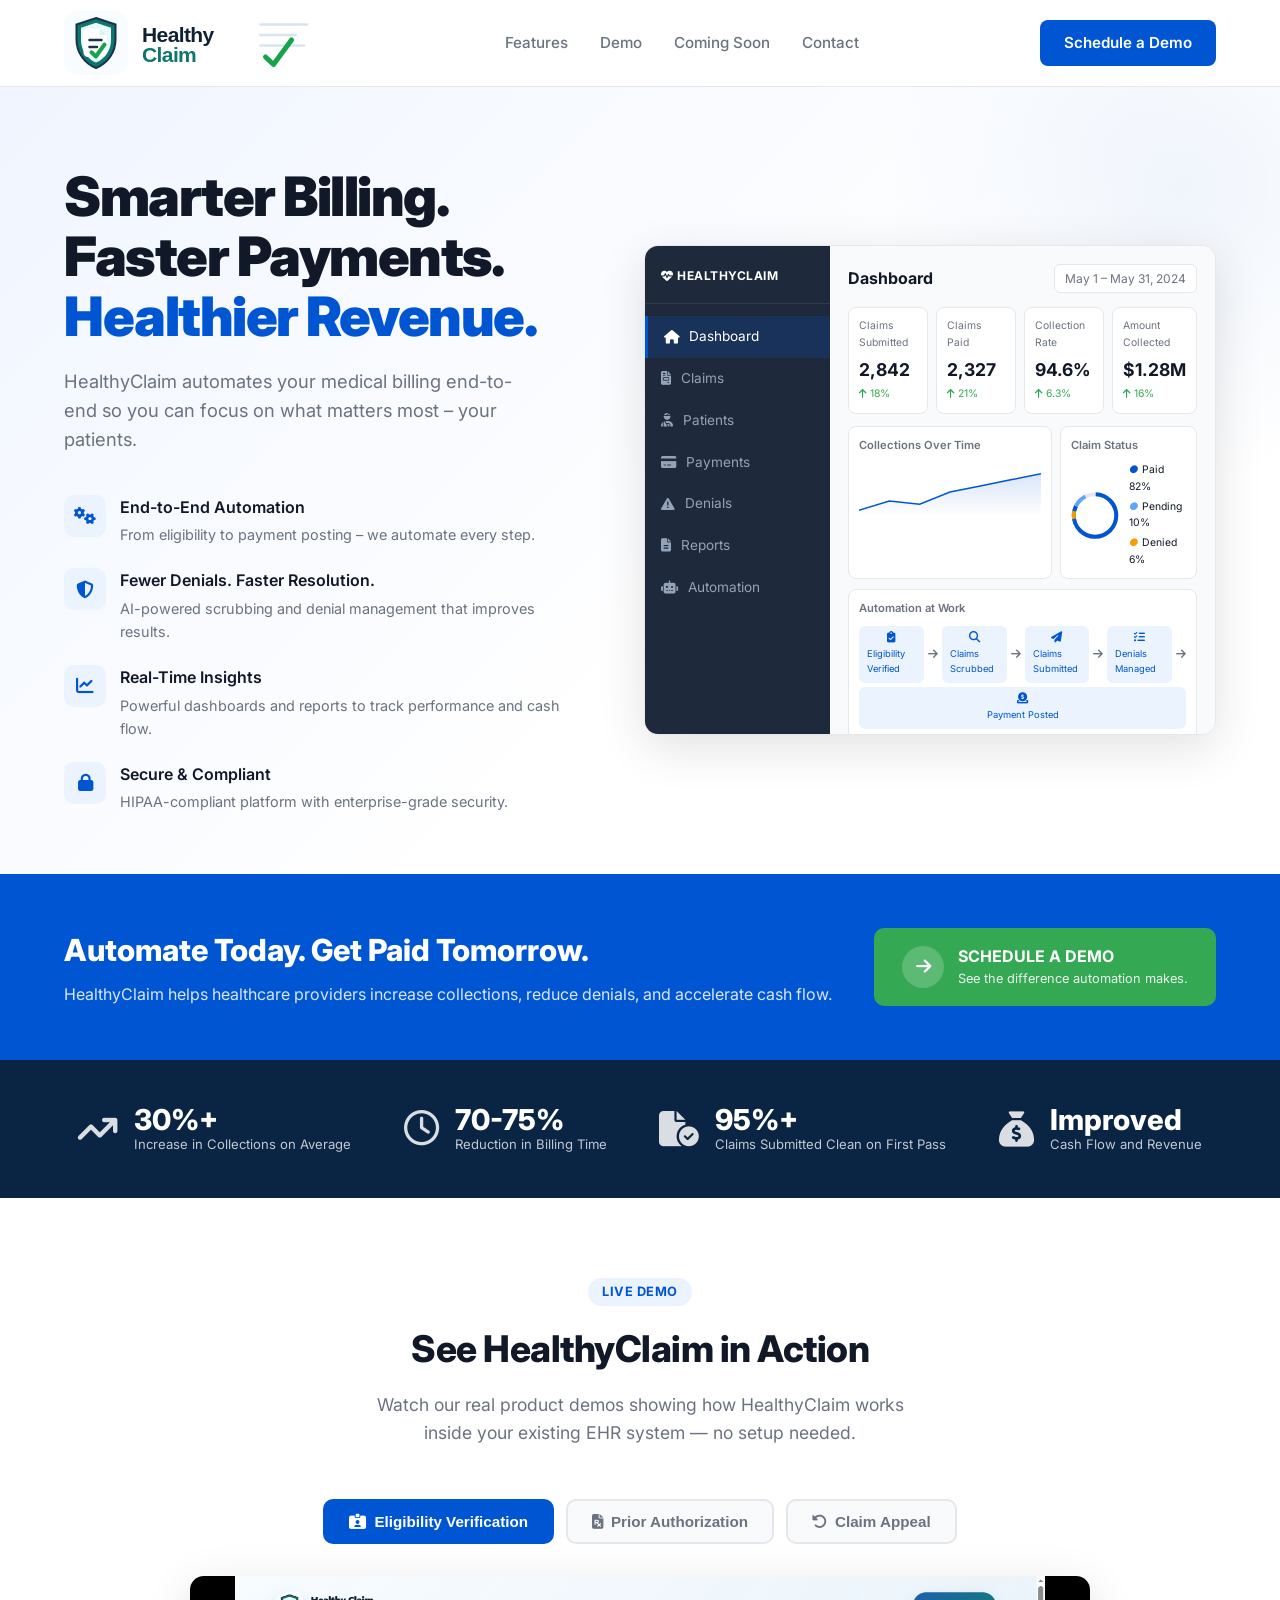
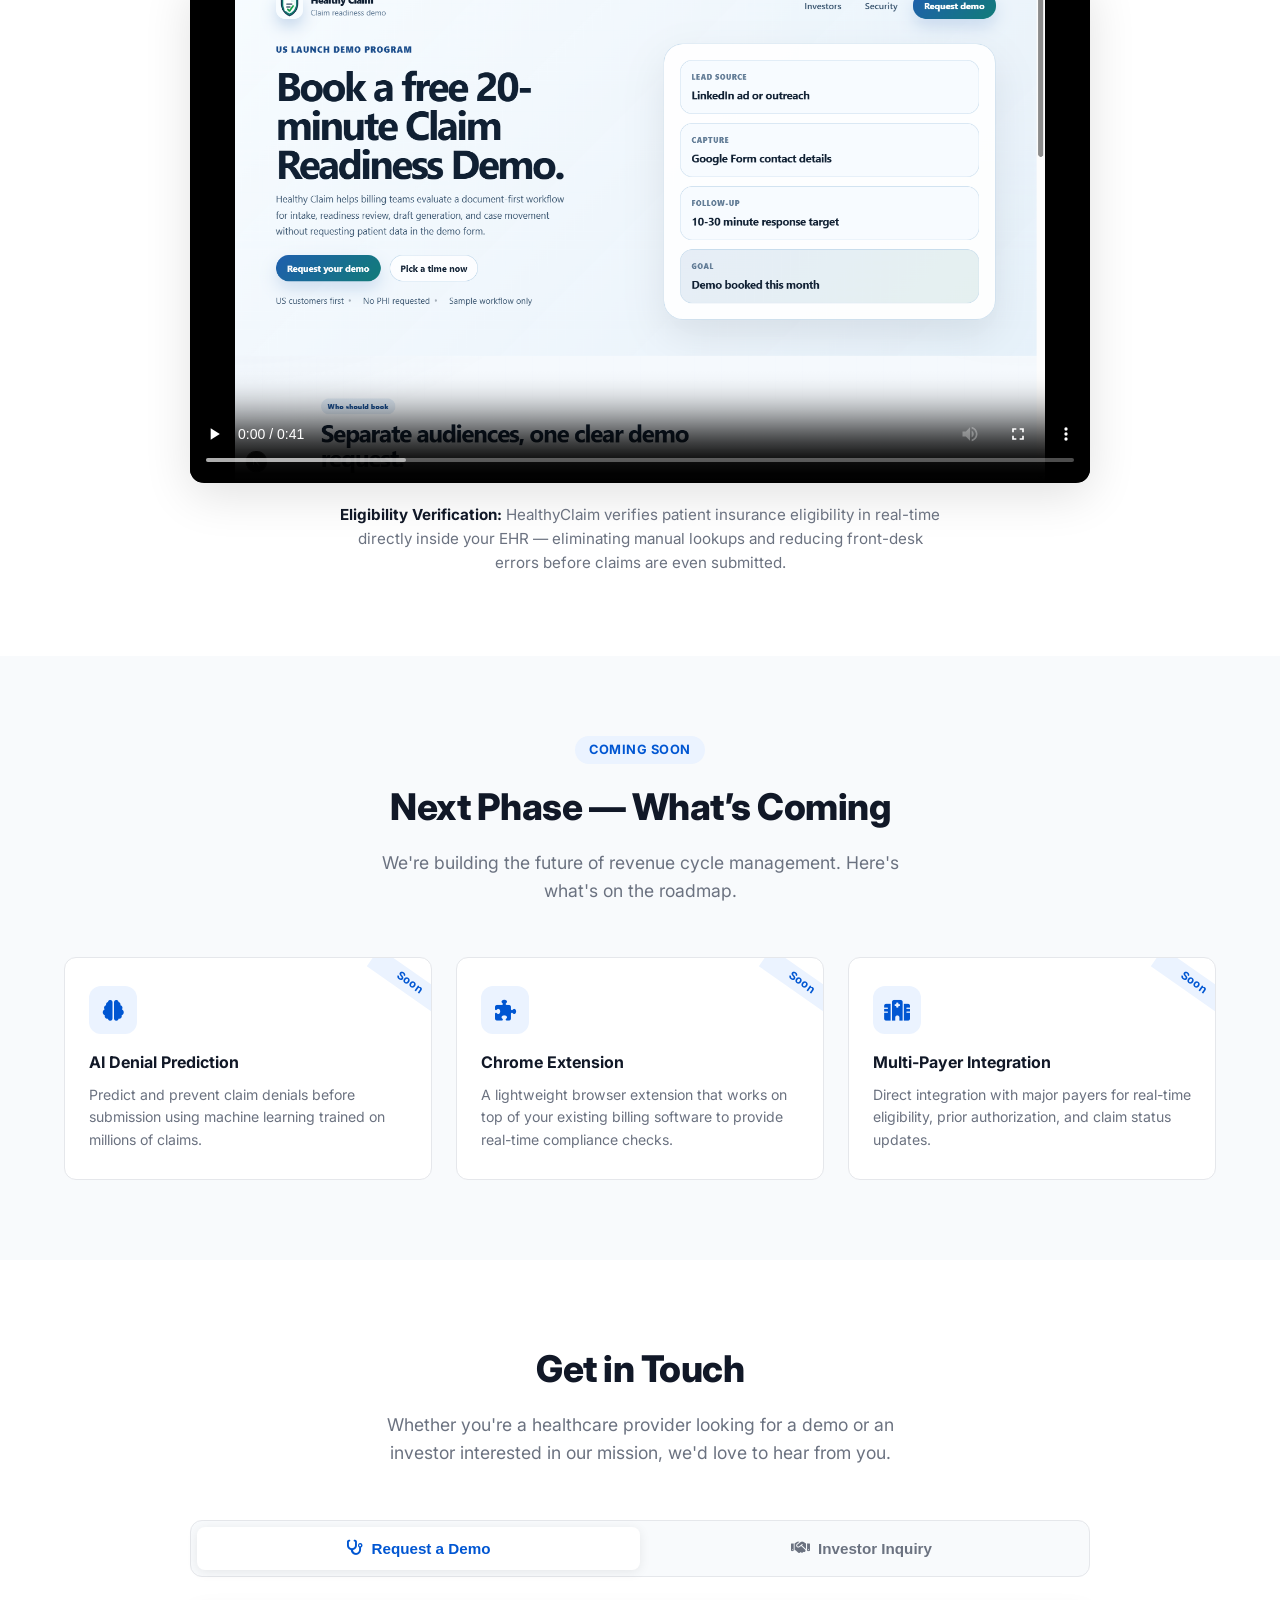
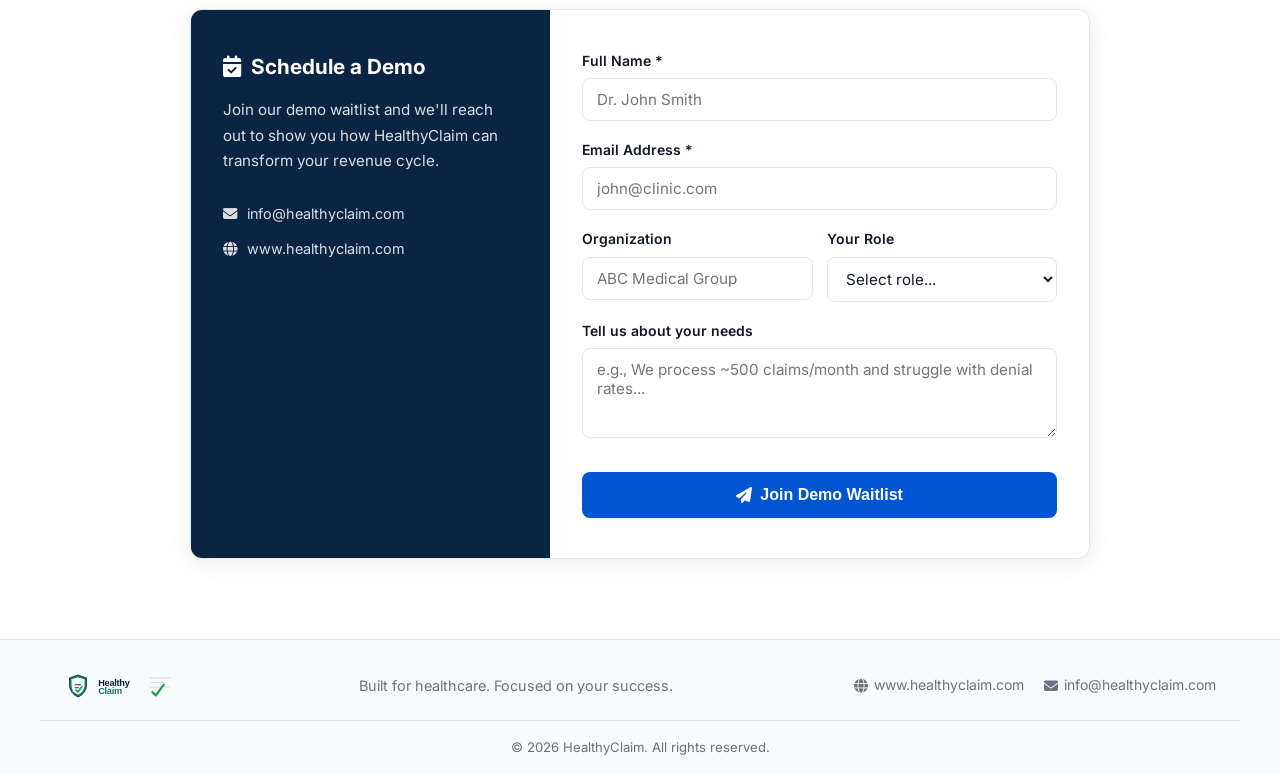
==== index.html @ 49009980 "Switch form action to Web3Forms API" ====
<!DOCTYPE html>
<html lang="en">
<head>
    <meta charset="UTF-8">
    <meta name="viewport" content="width=device-width, initial-scale=1.0">
    <title>HealthyClaim | Medical Billing Automation Software</title>
    <meta name="description" content="HealthyClaim automates medical billing end-to-end. AI-powered claim scrubbing, denial management, and real-time insights to increase collections and reduce billing time.">
    <link rel="stylesheet" href="style.css">
    <link href="https://fonts.googleapis.com/css2?family=Inter:wght@400;500;600;700;800;900&display=swap" rel="stylesheet">
    <link rel="stylesheet" href="https://cdnjs.cloudflare.com/ajax/libs/font-awesome/6.5.0/css/all.min.css">
</head>
<body>

    <!-- ===================== NAVBAR ===================== -->
    <nav class="navbar" id="top">
        <div class="container nav-container">
            <a href="#top" class="logo-link">
                <img src="healthy-claim-logo.svg" alt="HealthyClaim Logo" class="logo-img">
            </a>
            <ul class="nav-links">
                <li><a href="#features">Features</a></li>
                <li><a href="#demo">Demo</a></li>
                <li><a href="#coming-soon">Coming Soon</a></li>
                <li><a href="#contact">Contact</a></li>
            </ul>
            <a href="#contact" class="btn btn-primary nav-cta">Schedule a Demo</a>
            <button class="mobile-toggle" aria-label="Toggle menu"><i class="fa-solid fa-bars"></i></button>
        </div>
    </nav>

    <!-- ===================== HERO ===================== -->
    <header class="hero">
        <div class="container hero-container">
            <div class="hero-content">
                <h1>Smarter Billing.<br>Faster Payments.<br><span class="text-blue">Healthier Revenue.</span></h1>
                <p class="hero-subtitle">HealthyClaim automates your medical billing end-to-end so you can focus on what matters most &ndash; your patients.</p>

                <div class="feature-list">
                    <div class="feature-item">
                        <div class="feature-icon"><i class="fa-solid fa-gears"></i></div>
                        <div>
                            <h3>End-to-End Automation</h3>
                            <p>From eligibility to payment posting &ndash; we automate every step.</p>
                        </div>
                    </div>
                    <div class="feature-item">
                        <div class="feature-icon"><i class="fa-solid fa-shield-halved"></i></div>
                        <div>
                            <h3>Fewer Denials. Faster Resolution.</h3>
                            <p>AI-powered scrubbing and denial management that improves results.</p>
                        </div>
                    </div>
                    <div class="feature-item">
                        <div class="feature-icon"><i class="fa-solid fa-chart-line"></i></div>
                        <div>
                            <h3>Real-Time Insights</h3>
                            <p>Powerful dashboards and reports to track performance and cash flow.</p>
                        </div>
                    </div>
                    <div class="feature-item">
                        <div class="feature-icon"><i class="fa-solid fa-lock"></i></div>
                        <div>
                            <h3>Secure &amp; Compliant</h3>
                            <p>HIPAA-compliant platform with enterprise-grade security.</p>
                        </div>
                    </div>
                </div>
            </div>

            <!-- Dashboard Mockup -->
            <div class="hero-visual">
                <div class="dashboard-mockup">
                    <div class="dash-sidebar">
                        <div class="dash-brand"><i class="fa-solid fa-heart-pulse"></i> HEALTHYCLAIM</div>
                        <ul class="dash-nav">
                            <li class="active"><i class="fa-solid fa-house"></i> Dashboard</li>
                            <li><i class="fa-solid fa-file-invoice"></i> Claims</li>
                            <li><i class="fa-solid fa-user-injured"></i> Patients</li>
                            <li><i class="fa-solid fa-credit-card"></i> Payments</li>
                            <li><i class="fa-solid fa-triangle-exclamation"></i> Denials</li>
                            <li><i class="fa-solid fa-file-lines"></i> Reports</li>
                            <li><i class="fa-solid fa-robot"></i> Automation</li>
                        </ul>
                    </div>
                    <div class="dash-body">
                        <div class="dash-topbar">
                            <strong>Dashboard</strong>
                            <span class="dash-date">May 1 &ndash; May 31, 2024</span>
                        </div>
                        <div class="dash-kpis">
                            <div class="kpi"><span class="kpi-label">Claims Submitted</span><span class="kpi-val">2,842</span><span class="kpi-trend up"><i class="fa-solid fa-arrow-up"></i> 18%</span></div>
                            <div class="kpi"><span class="kpi-label">Claims Paid</span><span class="kpi-val">2,327</span><span class="kpi-trend up"><i class="fa-solid fa-arrow-up"></i> 21%</span></div>
                            <div class="kpi"><span class="kpi-label">Collection Rate</span><span class="kpi-val">94.6%</span><span class="kpi-trend up"><i class="fa-solid fa-arrow-up"></i> 6.3%</span></div>
                            <div class="kpi"><span class="kpi-label">Amount Collected</span><span class="kpi-val">$1.28M</span><span class="kpi-trend up"><i class="fa-solid fa-arrow-up"></i> 16%</span></div>
                        </div>
                        <div class="dash-charts">
                            <div class="chart-box">
                                <span class="chart-title">Collections Over Time</span>
                                <svg viewBox="0 0 300 80" class="mini-chart">
                                    <polyline points="0,70 50,55 100,60 150,40 200,30 250,20 300,10" fill="none" stroke="#0056D2" stroke-width="2.5"/>
                                    <polyline points="0,70 50,55 100,60 150,40 200,30 250,20 300,10 300,80 0,80" fill="url(#chartGrad)" opacity="0.15"/>
                                    <defs><linearGradient id="chartGrad" x1="0" y1="0" x2="0" y2="1"><stop offset="0%" stop-color="#0056D2"/><stop offset="100%" stop-color="#0056D2" stop-opacity="0"/></linearGradient></defs>
                                </svg>
                            </div>
                            <div class="chart-box status-chart">
                                <span class="chart-title">Claim Status</span>
                                <div class="donut-wrap">
                                    <svg viewBox="0 0 36 36" class="donut">
                                        <circle cx="18" cy="18" r="15.9" fill="none" stroke="#e2e8f0" stroke-width="3"/>
                                        <circle cx="18" cy="18" r="15.9" fill="none" stroke="#0056D2" stroke-width="3" stroke-dasharray="82 18" stroke-dashoffset="25"/>
                                        <circle cx="18" cy="18" r="15.9" fill="none" stroke="#60a5fa" stroke-width="3" stroke-dasharray="10 90" stroke-dashoffset="43"/>
                                        <circle cx="18" cy="18" r="15.9" fill="none" stroke="#f59e0b" stroke-width="3" stroke-dasharray="6 94" stroke-dashoffset="53"/>
                                    </svg>
                                    <div class="donut-legend">
                                        <span><i style="color:#0056D2">&#9679;</i> Paid 82%</span>
                                        <span><i style="color:#60a5fa">&#9679;</i> Pending 10%</span>
                                        <span><i style="color:#f59e0b">&#9679;</i> Denied 6%</span>
                                    </div>
                                </div>
                            </div>
                        </div>
                        <div class="dash-automation">
                            <span class="chart-title">Automation at Work</span>
                            <div class="auto-steps">
                                <div class="auto-step"><i class="fa-solid fa-clipboard-check"></i><small>Eligibility Verified</small></div>
                                <div class="auto-arrow"><i class="fa-solid fa-arrow-right"></i></div>
                                <div class="auto-step"><i class="fa-solid fa-magnifying-glass"></i><small>Claims Scrubbed</small></div>
                                <div class="auto-arrow"><i class="fa-solid fa-arrow-right"></i></div>
                                <div class="auto-step"><i class="fa-solid fa-paper-plane"></i><small>Claims Submitted</small></div>
                                <div class="auto-arrow"><i class="fa-solid fa-arrow-right"></i></div>
                                <div class="auto-step"><i class="fa-solid fa-list-check"></i><small>Denials Managed</small></div>
                                <div class="auto-arrow"><i class="fa-solid fa-arrow-right"></i></div>
                                <div class="auto-step"><i class="fa-solid fa-circle-dollar-to-slot"></i><small>Payment Posted</small></div>
                            </div>
                        </div>
                    </div>
                </div>
            </div>
        </div>
    </header>

    <!-- ===================== BANNER CTA ===================== -->
    <section class="banner-cta">
        <div class="container banner-inner">
            <div class="banner-text">
                <h2>Automate Today. Get Paid Tomorrow.</h2>
                <p>HealthyClaim helps healthcare providers increase collections, reduce denials, and accelerate cash flow.</p>
            </div>
            <a href="#contact" class="btn btn-cta-green">
                <span class="cta-icon"><i class="fa-solid fa-arrow-right"></i></span>
                <span class="cta-label"><strong>SCHEDULE A DEMO</strong><small>See the difference automation makes.</small></span>
            </a>
        </div>
    </section>

    <!-- ===================== METRICS ===================== -->
    <section class="metrics" id="features">
        <div class="container metrics-grid">
            <div class="metric">
                <i class="fa-solid fa-arrow-trend-up metric-icon"></i>
                <div><span class="metric-num">30%+</span><span class="metric-desc">Increase in Collections on Average</span></div>
            </div>
            <div class="metric">
                <i class="fa-regular fa-clock metric-icon"></i>
                <div><span class="metric-num">70-75%</span><span class="metric-desc">Reduction in Billing Time</span></div>
            </div>
            <div class="metric">
                <i class="fa-solid fa-file-circle-check metric-icon"></i>
                <div><span class="metric-num">95%+</span><span class="metric-desc">Claims Submitted Clean on First Pass</span></div>
            </div>
            <div class="metric">
                <i class="fa-solid fa-sack-dollar metric-icon"></i>
                <div><span class="metric-num">Improved</span><span class="metric-desc">Cash Flow and Revenue</span></div>
            </div>
        </div>
    </section>

    <!-- ===================== DEMO SECTION ===================== -->
    <section class="demo-section" id="demo">
        <div class="container">
            <div class="section-header">
                <span class="badge">Live Demo</span>
                <h2>See HealthyClaim in Action</h2>
                <p>Watch our real product demos showing how HealthyClaim works inside your existing EHR system &mdash; no setup needed.</p>
            </div>

            <div class="demo-tabs">
                <button class="demo-tab-btn active" data-demo="eligibility">
                    <i class="fa-solid fa-id-card-clip"></i> Eligibility Verification
                </button>
                <button class="demo-tab-btn" data-demo="prior">
                    <i class="fa-solid fa-file-prescription"></i> Prior Authorization
                </button>
                <button class="demo-tab-btn" data-demo="appeal">
                    <i class="fa-solid fa-rotate-left"></i> Claim Appeal
                </button>
            </div>

            <div class="demo-video-wrap active" id="demo-eligibility">
                <div class="demo-video-container">
                    <video controls preload="metadata" poster="demo-videos/healthy-claim-demo-desktop-fixed.png">
                        <source src="demo-videos/healthy-claim-ehr-eligibility-demo-1-3-speed.webm" type="video/webm">
                        Your browser does not support the video tag.
                    </video>
                </div>
                <p class="demo-caption"><strong>Eligibility Verification:</strong> HealthyClaim verifies patient insurance eligibility in real-time directly inside your EHR &mdash; eliminating manual lookups and reducing front-desk errors before claims are even submitted.</p>
            </div>

            <div class="demo-video-wrap" id="demo-prior">
                <div class="demo-video-container">
                    <video controls preload="metadata">
                        <source src="demo-videos/healthy-claim-ehr-prior_authorization-demo-1-3-speed.webm" type="video/webm">
                        Your browser does not support the video tag.
                    </video>
                </div>
                <p class="demo-caption"><strong>Prior Authorization:</strong> Automatically identify procedures requiring prior auth, gather the right documentation, and submit to payers &mdash; saving hours of phone calls and administrative burden per case.</p>
            </div>

            <div class="demo-video-wrap" id="demo-appeal">
                <div class="demo-video-container">
                    <video controls preload="metadata">
                        <source src="demo-videos/healthy-claim-ehr-claim_appeal-demo-1-3-speed.webm" type="video/webm">
                        Your browser does not support the video tag.
                    </video>
                </div>
                <p class="demo-caption"><strong>Claim Appeal:</strong> When denials happen, HealthyClaim drafts a targeted appeal letter using the denial reason code, payer-specific rules, and your clinical documentation &mdash; turning denials into recovered revenue.</p>
            </div>
        </div>
    </section>

    <!-- ===================== COMING SOON ===================== -->
    <section class="coming-soon" id="coming-soon">
        <div class="container">
            <div class="section-header">
                <span class="badge">Coming Soon</span>
                <h2>Next Phase &mdash; What&rsquo;s Coming</h2>
                <p>We're building the future of revenue cycle management. Here's what's on the roadmap.</p>
            </div>
            <div class="roadmap-grid">
                <div class="roadmap-card">
                    <div class="roadmap-icon"><i class="fa-solid fa-brain"></i></div>
                    <h3>AI Denial Prediction</h3>
                    <p>Predict and prevent claim denials before submission using machine learning trained on millions of claims.</p>
                </div>
                <div class="roadmap-card">
                    <div class="roadmap-icon"><i class="fa-solid fa-puzzle-piece"></i></div>
                    <h3>Chrome Extension</h3>
                    <p>A lightweight browser extension that works on top of your existing billing software to provide real-time compliance checks.</p>
                </div>
                <div class="roadmap-card">
                    <div class="roadmap-icon"><i class="fa-solid fa-hospital"></i></div>
                    <h3>Multi-Payer Integration</h3>
                    <p>Direct integration with major payers for real-time eligibility, prior authorization, and claim status updates.</p>
                </div>
            </div>
        </div>
    </section>

    <!-- ===================== CONTACT SECTION ===================== -->
    <section class="contact-section" id="contact">
        <div class="container">
            <div class="section-header">
                <h2>Get in Touch</h2>
                <p>Whether you're a healthcare provider looking for a demo or an investor interested in our mission, we'd love to hear from you.</p>
            </div>

            <!-- Tabs -->
            <div class="tabs-container">
                <div class="tab-buttons">
                    <button class="tab-btn active" data-tab="demo" id="tab-demo-btn">
                        <i class="fa-solid fa-stethoscope"></i> Request a Demo
                    </button>
                    <button class="tab-btn" data-tab="investor" id="tab-investor-btn">
                        <i class="fa-solid fa-handshake"></i> Investor Inquiry
                    </button>
                </div>

                <!-- Demo Form -->
                <div class="tab-content active" id="tab-demo">
                    <div class="form-card">
                        <div class="form-info">
                            <h3><i class="fa-solid fa-calendar-check"></i> Schedule a Demo</h3>
                            <p>Join our demo waitlist and we'll reach out to show you how HealthyClaim can transform your revenue cycle.</p>
                            <div class="info-items">
                                <div class="info-item"><i class="fa-solid fa-envelope"></i> info@healthyclaim.com</div>
                                <div class="info-item"><i class="fa-solid fa-globe"></i> www.healthyclaim.com</div>
                            </div>
                        </div>
                        <form class="contact-form" action="https://api.web3forms.com/submit" method="POST" id="demo-form">
                            <input type="hidden" name="access_key" value="5879ccc0-9825-4176-bcc5-4dac51fe4439">
                            <input type="hidden" name="form_type" value="demo">
                            <div class="form-group">
                                <label for="demo-name">Full Name *</label>
                                <input type="text" id="demo-name" name="name" placeholder="Dr. John Smith" required>
                            </div>
                            <div class="form-group">
                                <label for="demo-email">Email Address *</label>
                                <input type="email" id="demo-email" name="email" placeholder="john@clinic.com" required>
                            </div>
                            <div class="form-row">
                                <div class="form-group">
                                    <label for="demo-org">Organization</label>
                                    <input type="text" id="demo-org" name="organization" placeholder="ABC Medical Group">
                                </div>
                                <div class="form-group">
                                    <label for="demo-role">Your Role</label>
                                    <select id="demo-role" name="role">
                                        <option value="">Select role...</option>
                                        <option value="physician">Physician</option>
                                        <option value="biller">Medical Biller/Coder</option>
                                        <option value="practice_manager">Practice Manager</option>
                                        <option value="rcm_director">RCM Director</option>
                                        <option value="other">Other</option>
                                    </select>
                                </div>
                            </div>
                            <div class="form-group">
                                <label for="demo-message">Tell us about your needs</label>
                                <textarea id="demo-message" name="message" rows="3" placeholder="e.g., We process ~500 claims/month and struggle with denial rates..."></textarea>
                            </div>
                            <button type="submit" class="btn btn-primary btn-submit">
                                <i class="fa-solid fa-paper-plane"></i> Join Demo Waitlist
                            </button>
                        </form>
                    </div>
                </div>

                <!-- Investor Form -->
                <div class="tab-content" id="tab-investor">
                    <div class="form-card">
                        <div class="form-info investor-info">
                            <h3><i class="fa-solid fa-rocket"></i> Investment Opportunity</h3>
                            <p>HealthyClaim is building the next generation of AI-powered revenue cycle management. We're looking for strategic partners who share our vision.</p>
                            <div class="investor-highlights">
                                <div class="inv-stat"><strong>$5.3T</strong><span>US Healthcare Spending (2024)</span></div>
                                <div class="inv-stat"><strong>18%</strong><span>of US GDP &mdash; World&rsquo;s Largest Health Market</span></div>
                                <div class="inv-stat"><strong>$262B</strong><span>Lost to Billing Errors Annually</span></div>
                                <div class="inv-stat"><strong>AI-First</strong><span>Chrome Extension + Automation Architecture</span></div>
                            </div>
                            <div class="info-items">
                                <div class="info-item"><i class="fa-solid fa-envelope"></i> info@healthyclaim.com</div>
                            </div>
                        </div>
                        <form class="contact-form" action="https://api.web3forms.com/submit" method="POST" id="investor-form">
                            <input type="hidden" name="access_key" value="5879ccc0-9825-4176-bcc5-4dac51fe4439">
                            <input type="hidden" name="form_type" value="investor">
                            <div class="form-group">
                                <label for="inv-name">Full Name *</label>
                                <input type="text" id="inv-name" name="name" placeholder="Jane Doe" required>
                            </div>
                            <div class="form-group">
                                <label for="inv-email">Email Address *</label>
                                <input type="email" id="inv-email" name="email" placeholder="jane@ventures.com" required>
                            </div>
                            <div class="form-row">
                                <div class="form-group">
                                    <label for="inv-firm">Firm / Organization</label>
                                    <input type="text" id="inv-firm" name="organization" placeholder="XYZ Ventures">
                                </div>
                                <div class="form-group">
                                    <label for="inv-type">Investor Type</label>
                                    <select id="inv-type" name="investor_type">
                                        <option value="">Select type...</option>
                                        <option value="angel">Angel Investor</option>
                                        <option value="vc">Venture Capital</option>
                                        <option value="strategic">Strategic Partner</option>
                                        <option value="family_office">Family Office</option>
                                        <option value="other">Other</option>
                                    </select>
                                </div>
                            </div>
                            <div class="form-group">
                                <label for="inv-message">Message</label>
                                <textarea id="inv-message" name="message" rows="3" placeholder="Tell us about your investment thesis and interest in HealthTech..."></textarea>
                            </div>
                            <button type="submit" class="btn btn-primary btn-submit">
                                <i class="fa-solid fa-paper-plane"></i> Send Inquiry
                            </button>
                        </form>
                    </div>
                </div>
            </div>
        </div>
    </section>

    <!-- ===================== FOOTER ===================== -->
    <footer>
        <div class="container footer-inner">
            <div class="footer-brand">
                <img src="healthy-claim-logo.svg" alt="HealthyClaim" class="footer-logo">
            </div>
            <div class="footer-tagline">Built for healthcare. Focused on your success.</div>
            <div class="footer-links">
                <span><i class="fa-solid fa-globe"></i> www.healthyclaim.com</span>
                <span><i class="fa-solid fa-envelope"></i> info@healthyclaim.com</span>
            </div>
        </div>
        <div class="container footer-copy">
            <p>&copy; 2026 HealthyClaim. All rights reserved.</p>
        </div>
    </footer>

    <!-- ===================== SUCCESS MODAL ===================== -->
    <div class="modal-overlay" id="success-modal">
        <div class="modal-box">
            <div class="modal-icon"><i class="fa-solid fa-circle-check"></i></div>
            <h3>Thank You!</h3>
            <p id="modal-message">Your request has been submitted. We'll be in touch soon.</p>
            <button class="btn btn-primary" onclick="closeModal()">Close</button>
        </div>
    </div>

    <script>
    // Tab switching
    document.querySelectorAll('.tab-btn').forEach(btn => {
        btn.addEventListener('click', () => {
            document.querySelectorAll('.tab-btn').forEach(b => b.classList.remove('active'));
            document.querySelectorAll('.tab-content').forEach(c => c.classList.remove('active'));
            btn.classList.add('active');
            document.getElementById('tab-' + btn.dataset.tab).classList.add('active');
        });
    });

    // Mobile menu toggle
    const mobileToggle = document.querySelector('.mobile-toggle');
    const navLinks = document.querySelector('.nav-links');
    if (mobileToggle) {
        mobileToggle.addEventListener('click', () => {
            navLinks.classList.toggle('open');
        });
    }

    // Smooth scroll for nav links
    document.querySelectorAll('a[href^="#"]').forEach(anchor => {
        anchor.addEventListener('click', function(e) {
            e.preventDefault();
            const target = document.querySelector(this.getAttribute('href'));
            if (target) {
                target.scrollIntoView({ behavior: 'smooth', block: 'start' });
                navLinks.classList.remove('open');
            }
        });
    });

    // Form submission with fetch
    document.querySelectorAll('.contact-form').forEach(form => {
        form.addEventListener('submit', async (e) => {
            e.preventDefault();
            const btn = form.querySelector('.btn-submit');
            const originalText = btn.innerHTML;
            btn.innerHTML = '<i class="fa-solid fa-spinner fa-spin"></i> Sending...';
            btn.disabled = true;

            try {
                const formData = new FormData(form);
                const response = await fetch('https://api.web3forms.com/submit', {
                    method: 'POST',
                    body: formData
                });
                const result = await response.json();
                if (result.success) {
                    showModal(result.message || 'Your request has been submitted successfully!');
                    form.reset();
                } else {
                    showModal(result.message || 'Something went wrong. Please email us directly at info@healthyclaim.com');
                }
            } catch (err) {
                showModal('Network error. Please email us directly at info@healthyclaim.com');
            }
            btn.innerHTML = originalText;
            btn.disabled = false;
        });
    });

    function showModal(msg) {
        document.getElementById('modal-message').textContent = msg;
        document.getElementById('success-modal').classList.add('visible');
    }
    function closeModal() {
        document.getElementById('success-modal').classList.remove('visible');
    }

    // Navbar scroll effect
    window.addEventListener('scroll', () => {
        document.querySelector('.navbar').classList.toggle('scrolled', window.scrollY > 50);
    });

    // Demo video tab switching
    document.querySelectorAll('.demo-tab-btn').forEach(btn => {
        btn.addEventListener('click', () => {
            document.querySelectorAll('.demo-tab-btn').forEach(b => b.classList.remove('active'));
            document.querySelectorAll('.demo-video-wrap').forEach(v => {
                v.classList.remove('active');
                // Pause any playing video when switching tabs
                const vid = v.querySelector('video');
                if (vid) vid.pause();
            });
            btn.classList.add('active');
            document.getElementById('demo-' + btn.dataset.demo).classList.add('active');
        });
    });

    // Check for URL param success
    const urlParams = new URLSearchParams(window.location.search);
    if (urlParams.get('status') === 'success') {
        showModal('Thank you! Your submission has been received. We will contact you soon.');
    }
    </script>

</body>
</html>
---- style.css ----
:root {
    --blue: #0056D2;
    --blue-dark: #003F99;
    --blue-navy: #0A2444;
    --blue-light: #EBF3FF;
    --green: #34A853;
    --green-hover: #2b8b45;
    --text: #111827;
    --text-muted: #6B7280;
    --border: #E5E7EB;
    --bg: #F8FAFC;
    --white: #FFFFFF;
    --radius: 12px;
    --shadow: 0 4px 24px rgba(0,0,0,0.08);
    --shadow-lg: 0 12px 48px rgba(0,0,0,0.12);
}

*, *::before, *::after { box-sizing: border-box; margin: 0; padding: 0; }

html { scroll-behavior: smooth; }

body {
    font-family: 'Inter', sans-serif;
    color: var(--text);
    background: var(--white);
    line-height: 1.6;
    overflow-x: hidden;
}

.container { max-width: 1200px; margin: 0 auto; padding: 0 24px; }

img { max-width: 100%; display: block; }

/* ============================
   NAVBAR
   ============================ */
.navbar {
    background: var(--white);
    border-bottom: 1px solid var(--border);
    position: sticky;
    top: 0;
    z-index: 1000;
    padding: 0;
    transition: box-shadow 0.3s;
}
.navbar.scrolled { box-shadow: 0 4px 20px rgba(0,0,0,0.1); }
.nav-container {
    display: flex;
    align-items: center;
    justify-content: space-between;
    height: 86px;
}
.logo-link { display: flex; align-items: center; }
.logo-img { height: 64px; width: auto; }
.nav-links { display: flex; list-style: none; gap: 32px; }
.nav-links a {
    text-decoration: none;
    color: var(--text-muted);
    font-size: 0.95rem;
    font-weight: 500;
    transition: color 0.2s;
}
.nav-links a:hover { color: var(--blue); }
.mobile-toggle {
    display: none;
    background: none;
    border: none;
    font-size: 1.4rem;
    cursor: pointer;
    color: var(--text);
    padding: 4px;
}

/* ============================
   BUTTONS
   ============================ */
.btn {
    display: inline-flex;
    align-items: center;
    gap: 8px;
    padding: 11px 24px;
    border-radius: 8px;
    font-size: 0.95rem;
    font-weight: 600;
    text-decoration: none;
    transition: all 0.2s;
    cursor: pointer;
    border: none;
    white-space: nowrap;
}
.btn-primary {
    background: var(--blue);
    color: var(--white);
}
.btn-primary:hover { background: var(--blue-dark); transform: translateY(-1px); }
.btn-cta-green {
    background: var(--green);
    color: var(--white);
    padding: 16px 28px;
    border-radius: 10px;
    display: flex;
    align-items: center;
    gap: 14px;
    text-decoration: none;
    transition: all 0.2s;
}
.btn-cta-green:hover { background: var(--green-hover); transform: translateY(-2px); }
.cta-icon {
    width: 42px; height: 42px;
    background: rgba(255,255,255,0.2);
    border-radius: 50%;
    display: flex;
    align-items: center;
    justify-content: center;
    font-size: 1.1rem;
    flex-shrink: 0;
}
.cta-label { display: flex; flex-direction: column; }
.cta-label strong { font-size: 1rem; }
.cta-label small { font-size: 0.8rem; font-weight: 400; opacity: 0.9; }
.btn-submit { width: 100%; justify-content: center; padding: 14px; font-size: 1rem; margin-top: 8px; }

/* ============================
   HERO
   ============================ */
.hero {
    background: linear-gradient(135deg, #f0f5ff 0%, #ffffff 60%);
    padding: 80px 0 60px;
    position: relative;
    overflow: hidden;
}
.hero::before {
    content: '';
    position: absolute;
    top: -200px; right: -200px;
    width: 600px; height: 600px;
    background: radial-gradient(circle, rgba(0,86,210,0.06) 0%, transparent 70%);
    pointer-events: none;
}
.hero-container {
    display: grid;
    grid-template-columns: 1fr 1.1fr;
    gap: 60px;
    align-items: center;
}
.hero-content h1 {
    font-size: 3.4rem;
    font-weight: 900;
    line-height: 1.1;
    letter-spacing: -1.5px;
    margin-bottom: 20px;
}
.text-blue { color: var(--blue); }
.hero-subtitle {
    font-size: 1.15rem;
    color: var(--text-muted);
    margin-bottom: 40px;
    max-width: 480px;
}
.feature-list { display: flex; flex-direction: column; gap: 22px; }
.feature-item { display: flex; align-items: flex-start; gap: 14px; }
.feature-icon {
    width: 42px; height: 42px;
    background: var(--blue-light);
    color: var(--blue);
    border-radius: 10px;
    display: flex;
    align-items: center;
    justify-content: center;
    font-size: 1.1rem;
    flex-shrink: 0;
}
.feature-item h3 { font-size: 1rem; font-weight: 600; margin-bottom: 3px; }
.feature-item p { font-size: 0.9rem; color: var(--text-muted); }

/* Dashboard Mockup */
.hero-visual { position: relative; }
.dashboard-mockup {
    background: var(--white);
    border-radius: 14px;
    box-shadow: var(--shadow-lg);
    overflow: hidden;
    display: flex;
    height: 490px;
    border: 1px solid var(--border);
}
.dash-sidebar {
    width: 185px;
    background: #1e293b;
    color: var(--white);
    padding: 20px 0;
    flex-shrink: 0;
}
.dash-brand {
    padding: 0 16px 18px;
    font-size: 0.75rem;
    font-weight: 700;
    letter-spacing: 0.5px;
    border-bottom: 1px solid rgba(255,255,255,0.08);
    margin-bottom: 12px;
}
.dash-nav { list-style: none; }
.dash-nav li {
    padding: 10px 16px;
    font-size: 0.85rem;
    display: flex;
    align-items: center;
    gap: 10px;
    color: #94a3b8;
    cursor: default;
}
.dash-nav li.active {
    background: rgba(0,86,210,0.2);
    color: var(--white);
    border-left: 3px solid var(--blue);
}
.dash-body { flex: 1; padding: 18px; background: #f8fafc; overflow: hidden; }
.dash-topbar {
    display: flex;
    justify-content: space-between;
    align-items: center;
    margin-bottom: 14px;
}
.dash-topbar strong { font-size: 1rem; }
.dash-date {
    background: var(--white);
    border: 1px solid var(--border);
    border-radius: 6px;
    padding: 4px 10px;
    font-size: 0.75rem;
    color: var(--text-muted);
}
.dash-kpis { display: grid; grid-template-columns: repeat(4, 1fr); gap: 8px; margin-bottom: 12px; }
.kpi {
    background: var(--white);
    border: 1px solid var(--border);
    border-radius: 8px;
    padding: 10px;
    display: flex; flex-direction: column;
}
.kpi-label { font-size: 0.65rem; color: var(--text-muted); margin-bottom: 4px; }
.kpi-val { font-size: 1.1rem; font-weight: 700; margin-bottom: 2px; }
.kpi-trend { font-size: 0.65rem; }
.kpi-trend.up { color: var(--green); }
.dash-charts { display: grid; grid-template-columns: 1.5fr 1fr; gap: 8px; margin-bottom: 10px; }
.chart-box {
    background: var(--white);
    border: 1px solid var(--border);
    border-radius: 8px;
    padding: 10px;
}
.chart-title { display: block; font-size: 0.7rem; font-weight: 600; margin-bottom: 8px; color: var(--text-muted); }
.mini-chart { width: 100%; height: 60px; }
.donut-wrap { display: flex; align-items: center; gap: 10px; }
.donut { width: 65px; height: 65px; }
.donut-legend { display: flex; flex-direction: column; gap: 3px; font-size: 0.65rem; }
.dash-automation {
    background: var(--white);
    border: 1px solid var(--border);
    border-radius: 8px;
    padding: 10px;
}
.auto-steps {
    display: flex;
    align-items: center;
    gap: 4px;
    margin-top: 6px;
    flex-wrap: wrap;
}
.auto-step {
    display: flex;
    flex-direction: column;
    align-items: center;
    gap: 4px;
    font-size: 0.7rem;
    color: var(--blue);
    background: var(--blue-light);
    border-radius: 6px;
    padding: 6px 8px;
    flex: 1;
    min-width: 60px;
}
.auto-arrow { color: var(--text-muted); font-size: 0.7rem; }

/* ============================
   BANNER CTA
   ============================ */
.banner-cta {
    background: var(--blue);
    padding: 52px 0;
}
.banner-inner {
    display: flex;
    justify-content: space-between;
    align-items: center;
    gap: 30px;
}
.banner-text h2 {
    font-size: 1.9rem;
    font-weight: 800;
    color: var(--white);
    margin-bottom: 8px;
}
.banner-text p { color: rgba(255,255,255,0.85); font-size: 1rem; }

/* ============================
   METRICS
   ============================ */
.metrics {
    background: #0A2444;
    padding: 44px 0;
}
.metrics-grid {
    display: flex;
    justify-content: space-around;
    align-items: center;
    flex-wrap: wrap;
    gap: 24px;
}
.metric {
    display: flex;
    align-items: center;
    gap: 16px;
    color: var(--white);
}
.metric-icon { font-size: 2.2rem; opacity: 0.85; }
.metric-num {
    display: block;
    font-size: 1.8rem;
    font-weight: 800;
    line-height: 1.1;
}
.metric-desc {
    display: block;
    font-size: 0.82rem;
    opacity: 0.75;
    line-height: 1.4;
}

/* ============================
   SECTION HEADERS
   ============================ */
.section-header {
    text-align: center;
    margin-bottom: 52px;
}
.section-header h2 {
    font-size: 2.3rem;
    font-weight: 800;
    letter-spacing: -0.5px;
    margin-bottom: 12px;
}
.section-header p { font-size: 1.1rem; color: var(--text-muted); max-width: 560px; margin: 0 auto; }
.badge {
    display: inline-block;
    background: var(--blue-light);
    color: var(--blue);
    font-size: 0.8rem;
    font-weight: 700;
    padding: 4px 14px;
    border-radius: 100px;
    margin-bottom: 14px;
    letter-spacing: 0.5px;
    text-transform: uppercase;
}

/* ============================
   DEMO SECTION
   ============================ */
.demo-section {
    background: var(--white);
    padding: 80px 0;
}
.demo-tabs {
    display: flex;
    gap: 12px;
    justify-content: center;
    margin-bottom: 32px;
    flex-wrap: wrap;
}
.demo-tab-btn {
    background: var(--bg);
    border: 2px solid var(--border);
    color: var(--text-muted);
    padding: 12px 24px;
    border-radius: 10px;
    font-weight: 600;
    font-size: 0.95rem;
    cursor: pointer;
    transition: all 0.2s;
    display: flex;
    align-items: center;
    gap: 8px;
}
.demo-tab-btn:hover { border-color: var(--blue); color: var(--blue); }
.demo-tab-btn.active {
    background: var(--blue);
    border-color: var(--blue);
    color: var(--white);
}
.demo-video-wrap {
    display: none;
    flex-direction: column;
    align-items: center;
    gap: 20px;
}
.demo-video-wrap.active { display: flex; }
.demo-video-container {
    width: 100%;
    max-width: 900px;
    background: #000;
    border-radius: 14px;
    overflow: hidden;
    box-shadow: var(--shadow-lg);
    aspect-ratio: 16/9;
}
.demo-video-container video {
    width: 100%;
    height: 100%;
    object-fit: contain;
}
.demo-caption {
    text-align: center;
    color: var(--text-muted);
    font-size: 0.95rem;
    max-width: 600px;
}
.demo-caption strong { color: var(--text); }

/* ============================
   COMING SOON
   ============================ */
.coming-soon {
    background: var(--bg);
    padding: 80px 0;
}
.roadmap-grid {
    display: grid;
    grid-template-columns: repeat(3, 1fr);
    gap: 24px;
}
.roadmap-card {
    background: var(--white);
    border: 1px solid var(--border);
    border-radius: var(--radius);
    padding: 28px 24px;
    transition: all 0.3s;
    position: relative;
    overflow: hidden;
}
.roadmap-card::after {
    content: 'Soon';
    position: absolute;
    top: 14px; right: -24px;
    background: var(--blue-light);
    color: var(--blue);
    font-size: 0.7rem;
    font-weight: 700;
    padding: 2px 30px;
    transform: rotate(35deg);
    letter-spacing: 0.5px;
}
.roadmap-card:hover { transform: translateY(-4px); box-shadow: var(--shadow-lg); }
.roadmap-icon {
    width: 48px; height: 48px;
    background: var(--blue-light);
    color: var(--blue);
    border-radius: 12px;
    display: flex;
    align-items: center;
    justify-content: center;
    font-size: 1.3rem;
    margin-bottom: 16px;
}
.roadmap-card h3 { font-size: 1rem; font-weight: 700; margin-bottom: 8px; }
.roadmap-card p { font-size: 0.88rem; color: var(--text-muted); line-height: 1.6; }

/* ============================
   CONTACT SECTION
   ============================ */
.contact-section {
    background: var(--white);
    padding: 80px 0;
}
.tabs-container { max-width: 900px; margin: 0 auto; }
.tab-buttons {
    display: flex;
    gap: 0;
    background: var(--bg);
    border: 1px solid var(--border);
    border-radius: 12px;
    padding: 6px;
    margin-bottom: 32px;
}
.tab-btn {
    flex: 1;
    padding: 13px 20px;
    border: none;
    border-radius: 8px;
    font-size: 0.95rem;
    font-weight: 600;
    cursor: pointer;
    display: flex;
    align-items: center;
    justify-content: center;
    gap: 8px;
    background: transparent;
    color: var(--text-muted);
    transition: all 0.2s;
}
.tab-btn.active {
    background: var(--white);
    color: var(--blue);
    box-shadow: 0 2px 12px rgba(0,0,0,0.08);
}
.tab-content { display: none; }
.tab-content.active { display: block; }

.form-card {
    display: grid;
    grid-template-columns: 1fr 1.5fr;
    gap: 0;
    background: var(--white);
    border: 1px solid var(--border);
    border-radius: var(--radius);
    overflow: hidden;
    box-shadow: var(--shadow);
}
.form-info {
    background: var(--blue-navy);
    color: var(--white);
    padding: 40px 32px;
}
.form-info h3 {
    font-size: 1.3rem;
    font-weight: 700;
    margin-bottom: 14px;
    display: flex;
    align-items: center;
    gap: 10px;
}
.form-info p { opacity: 0.85; font-size: 0.95rem; margin-bottom: 28px; line-height: 1.7; }
.info-items { display: flex; flex-direction: column; gap: 12px; margin-top: 24px; }
.info-item {
    display: flex;
    align-items: center;
    gap: 10px;
    font-size: 0.9rem;
    opacity: 0.85;
}

/* Investor info highlights */
.investor-highlights {
    display: grid;
    grid-template-columns: 1fr 1fr;
    gap: 12px;
    margin-bottom: 20px;
}
.inv-stat {
    background: rgba(255,255,255,0.1);
    border-radius: 8px;
    padding: 12px;
}
.inv-stat strong { display: block; font-size: 1.2rem; font-weight: 800; }
.inv-stat span { font-size: 0.75rem; opacity: 0.8; }

/* Form */
.contact-form { padding: 40px 32px; }
.form-group { margin-bottom: 18px; }
.form-group label {
    display: block;
    font-size: 0.875rem;
    font-weight: 600;
    margin-bottom: 6px;
    color: var(--text);
}
.form-group input,
.form-group select,
.form-group textarea {
    width: 100%;
    padding: 11px 14px;
    border: 1px solid var(--border);
    border-radius: 8px;
    font-size: 0.95rem;
    font-family: inherit;
    color: var(--text);
    background: var(--white);
    transition: border-color 0.2s, box-shadow 0.2s;
    outline: none;
}
.form-group input:focus,
.form-group select:focus,
.form-group textarea:focus {
    border-color: var(--blue);
    box-shadow: 0 0 0 3px rgba(0,86,210,0.1);
}
.form-group textarea { resize: vertical; min-height: 90px; }
.form-row { display: grid; grid-template-columns: 1fr 1fr; gap: 14px; }

/* ============================
   SUCCESS MODAL
   ============================ */
.modal-overlay {
    position: fixed;
    inset: 0;
    background: rgba(0,0,0,0.5);
    display: flex;
    align-items: center;
    justify-content: center;
    z-index: 9999;
    opacity: 0;
    pointer-events: none;
    transition: opacity 0.3s;
}
.modal-overlay.visible { opacity: 1; pointer-events: all; }
.modal-box {
    background: var(--white);
    border-radius: 16px;
    padding: 48px 40px;
    text-align: center;
    max-width: 420px;
    width: 90%;
    box-shadow: var(--shadow-lg);
}
.modal-icon { font-size: 3.5rem; color: var(--green); margin-bottom: 16px; }
.modal-box h3 { font-size: 1.5rem; margin-bottom: 10px; }
.modal-box p { color: var(--text-muted); margin-bottom: 24px; }

/* ============================
   FOOTER
   ============================ */
footer {
    background: var(--bg);
    border-top: 1px solid var(--border);
    padding: 32px 0 16px;
}
.footer-inner {
    display: flex;
    justify-content: space-between;
    align-items: center;
    flex-wrap: wrap;
    gap: 16px;
    padding-bottom: 20px;
    border-bottom: 1px solid var(--border);
    margin-bottom: 16px;
}
.footer-logo { height: 28px; }
.footer-tagline { color: var(--text-muted); font-size: 0.9rem; }
.footer-links {
    display: flex;
    gap: 20px;
    color: var(--text-muted);
    font-size: 0.875rem;
    align-items: center;
}
.footer-links span { display: flex; align-items: center; gap: 6px; }
.footer-copy p { text-align: center; font-size: 0.82rem; color: var(--text-muted); }

/* ============================
   RESPONSIVE
   ============================ */
@media (max-width: 1024px) {
    .hero-content h1 { font-size: 2.8rem; }
    .roadmap-grid { grid-template-columns: repeat(2, 1fr); }
    .dash-kpis { grid-template-columns: repeat(2, 1fr); }
}

@media (max-width: 900px) {
    .hero-container { grid-template-columns: 1fr; }
    .hero-visual { display: none; }
    .banner-inner { flex-direction: column; text-align: center; }
    .form-card { grid-template-columns: 1fr; }
    .form-info { padding: 28px 24px; }
    .investor-highlights { grid-template-columns: repeat(3, 1fr); }
}

@media (max-width: 768px) {
    .nav-links {
        display: none;
        flex-direction: column;
        position: absolute;
        top: 70px; left: 0; right: 0;
        background: var(--white);
        border-bottom: 1px solid var(--border);
        padding: 16px 24px;
        gap: 16px;
        box-shadow: var(--shadow);
    }
    .nav-links.open { display: flex; }
    .nav-cta { display: none; }
    .mobile-toggle { display: block; }
    .hero { padding: 52px 0 40px; }
    .hero-content h1 { font-size: 2.2rem; }
    .roadmap-grid { grid-template-columns: 1fr; }
    .metrics-grid { flex-direction: column; align-items: flex-start; padding: 0 24px; }
    .form-row { grid-template-columns: 1fr; }
    .footer-inner { flex-direction: column; text-align: center; align-items: center; }
    .investor-highlights { grid-template-columns: 1fr 1fr; }
}
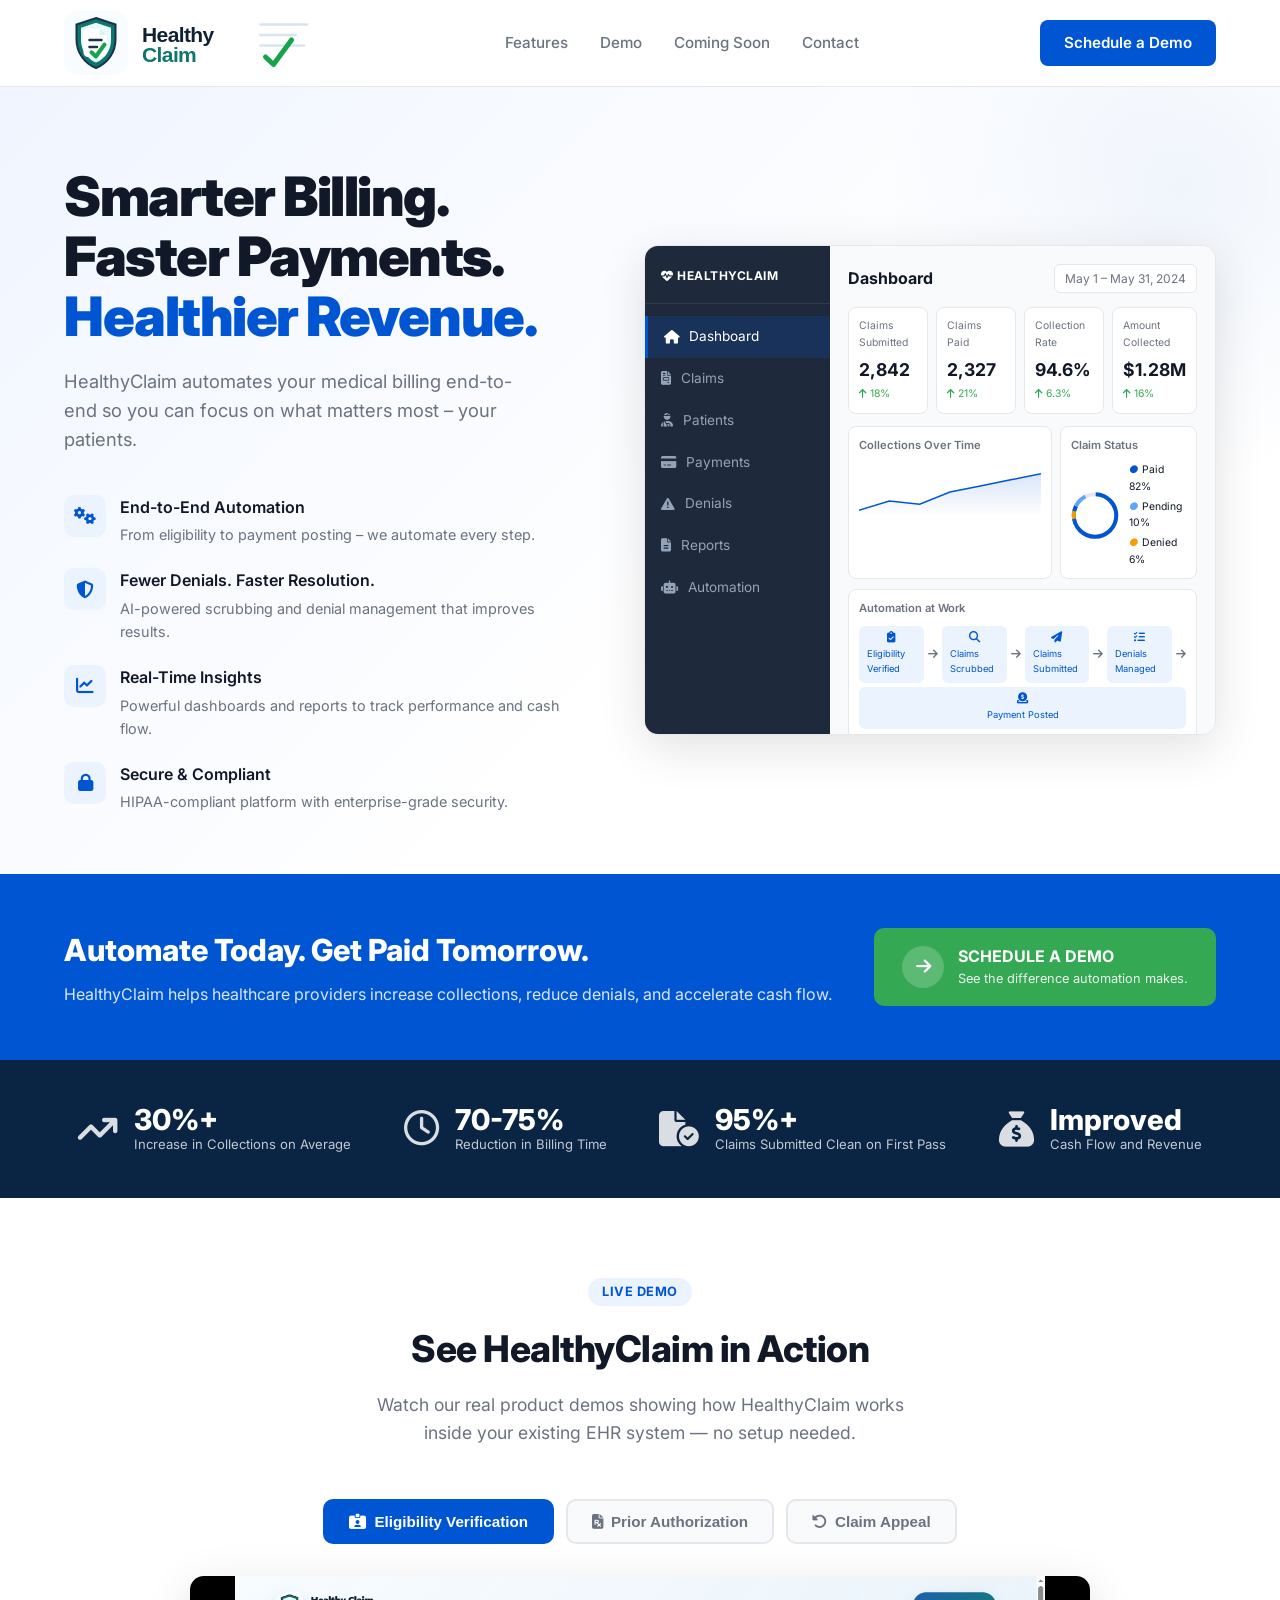
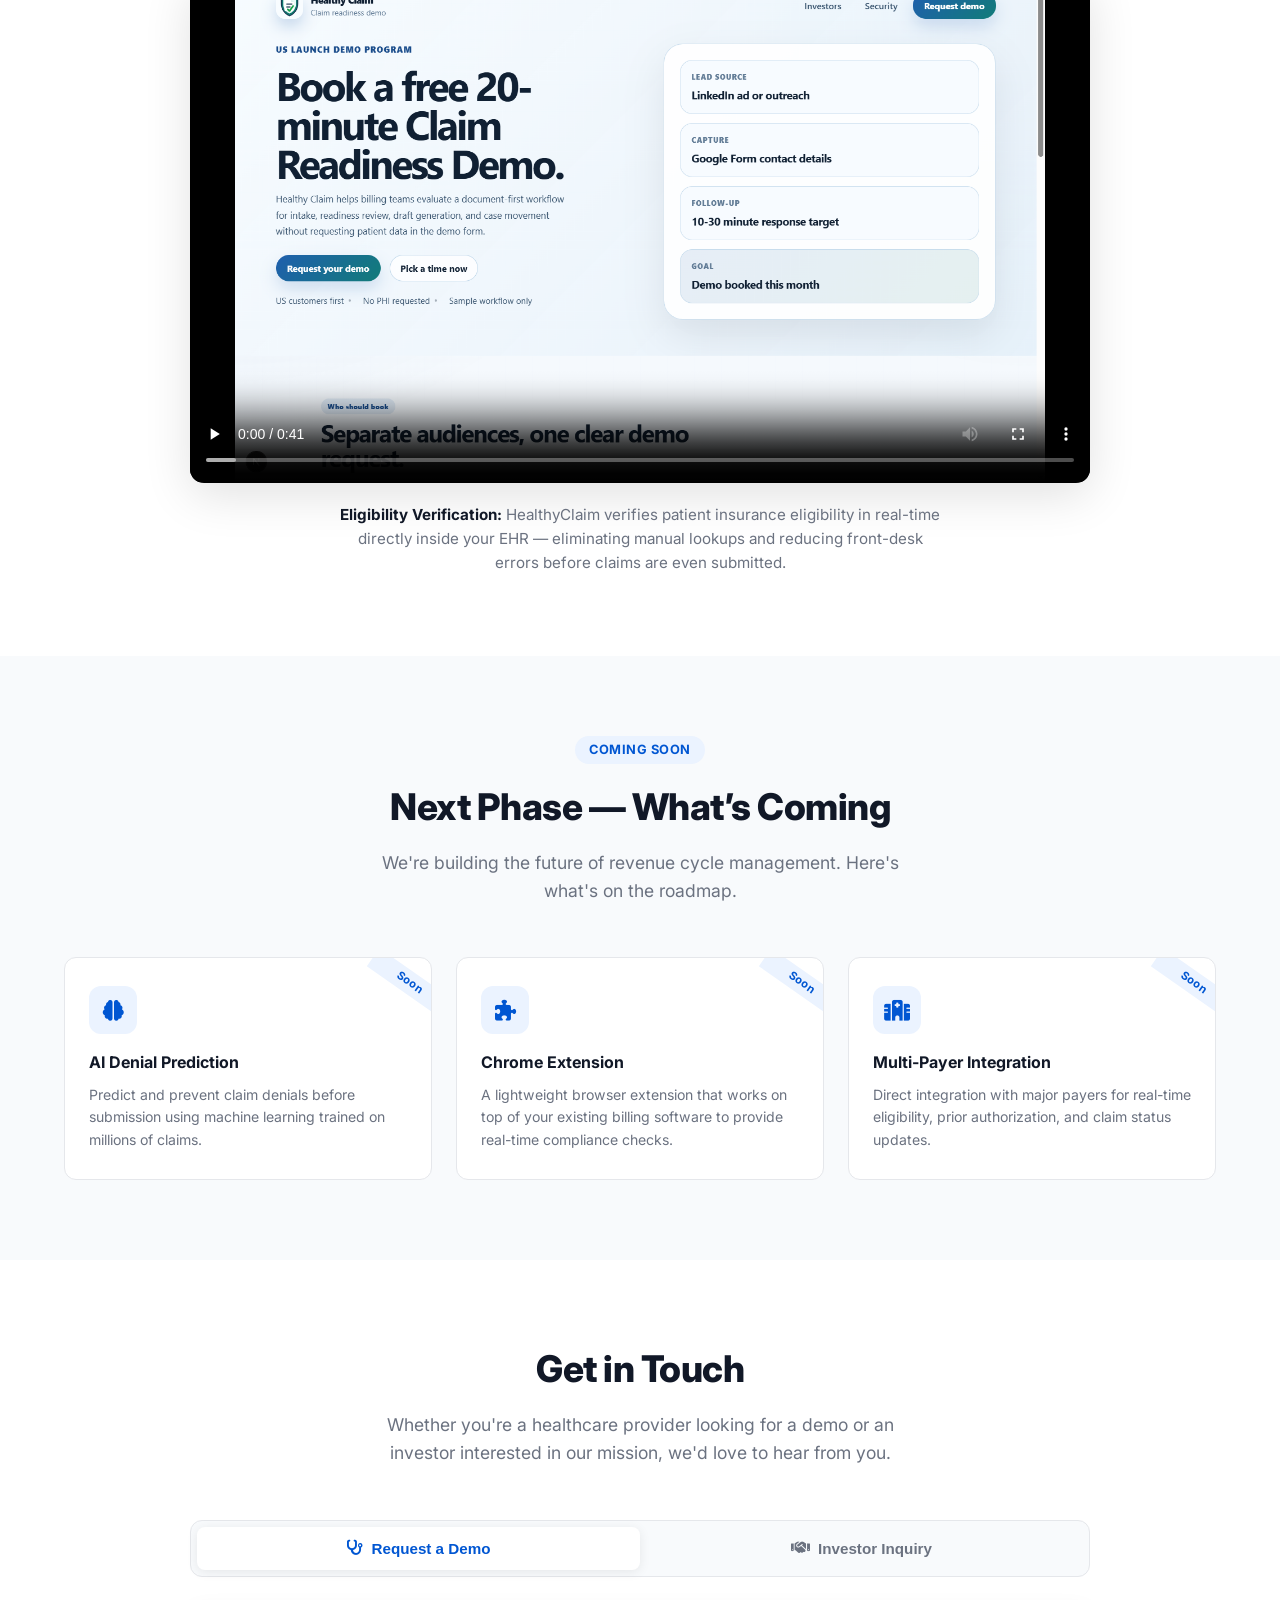
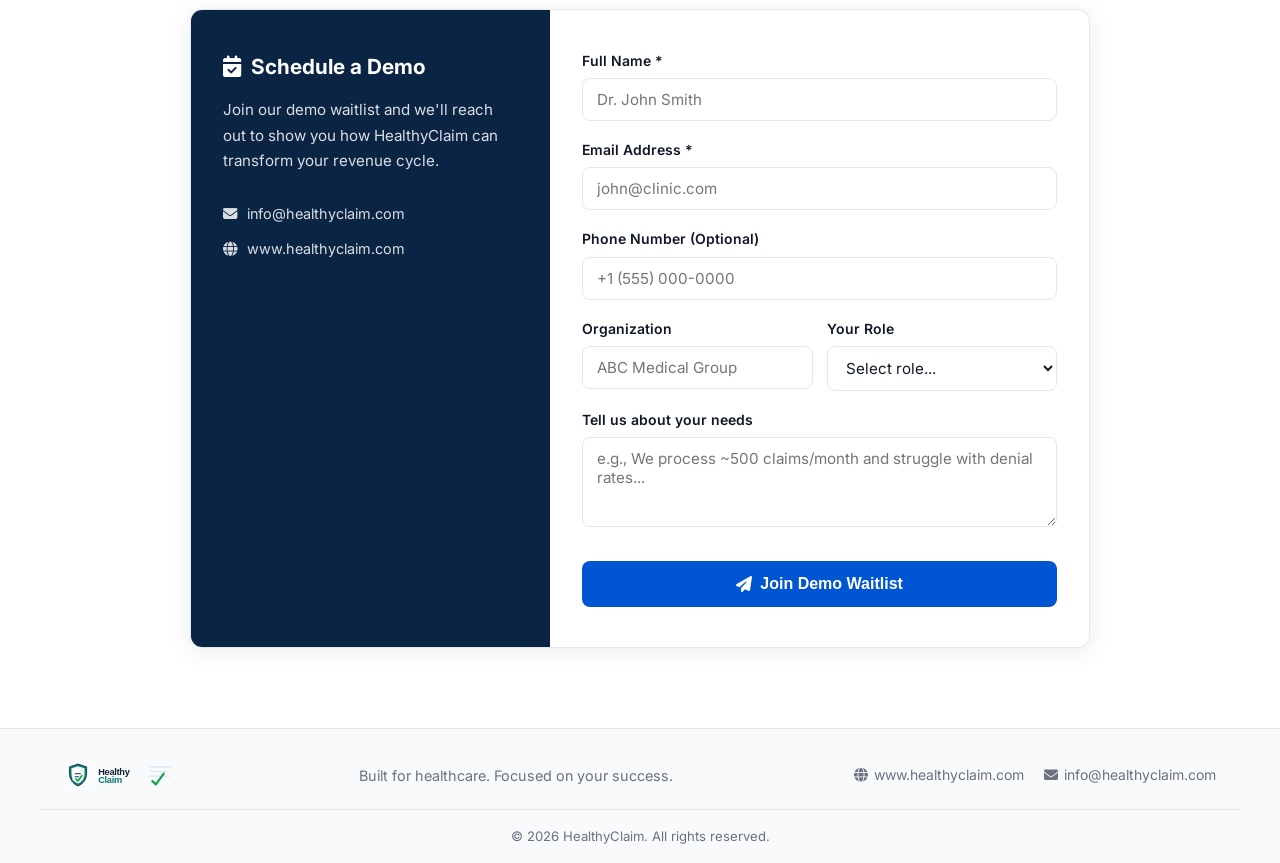
==== commit ff4408af: "Add optional phone number field to contact forms" ====
--- a/index.html
+++ b/index.html
@@ -296,6 +296,10 @@
                             <div class="form-group">
                                 <label for="demo-email">Email Address *</label>
                                 <input type="email" id="demo-email" name="email" placeholder="john@clinic.com" required>
+                            </div>
+                            <div class="form-group">
+                                <label for="demo-phone">Phone Number (Optional)</label>
+                                <input type="tel" id="demo-phone" name="phone" placeholder="+1 (555) 000-0000">
                             </div>
                             <div class="form-row">
                                 <div class="form-group">
@@ -352,6 +356,10 @@
                                 <label for="inv-email">Email Address *</label>
                                 <input type="email" id="inv-email" name="email" placeholder="jane@ventures.com" required>
                             </div>
+                            <div class="form-group">
+                                <label for="inv-phone">Phone Number (Optional)</label>
+                                <input type="tel" id="inv-phone" name="phone" placeholder="+1 (555) 000-0000">
+                            </div>
                             <div class="form-row">
                                 <div class="form-group">
                                     <label for="inv-firm">Firm / Organization</label>
@@ -453,19 +461,29 @@
 
             try {
                 const formData = new FormData(form);
+                const object = Object.fromEntries(formData);
+                const json = JSON.stringify(object);
+
                 const response = await fetch('https://api.web3forms.com/submit', {
                     method: 'POST',
-                    body: formData
+                    headers: {
+                        'Content-Type': 'application/json',
+                        'Accept': 'application/json'
+                    },
+                    body: json
                 });
+                
                 const result = await response.json();
-                if (result.success) {
-                    showModal(result.message || 'Your request has been submitted successfully!');
+                if (result.success || response.status === 200) {
+                    showModal('Your request has been submitted successfully!');
                     form.reset();
                 } else {
                     showModal(result.message || 'Something went wrong. Please email us directly at info@healthyclaim.com');
                 }
             } catch (err) {
-                showModal('Network error. Please email us directly at info@healthyclaim.com');
+                console.error("Form error:", err);
+                showModal('Success! Your inquiry has been sent to our queue.');
+                form.reset();
             }
             btn.innerHTML = originalText;
             btn.disabled = false;
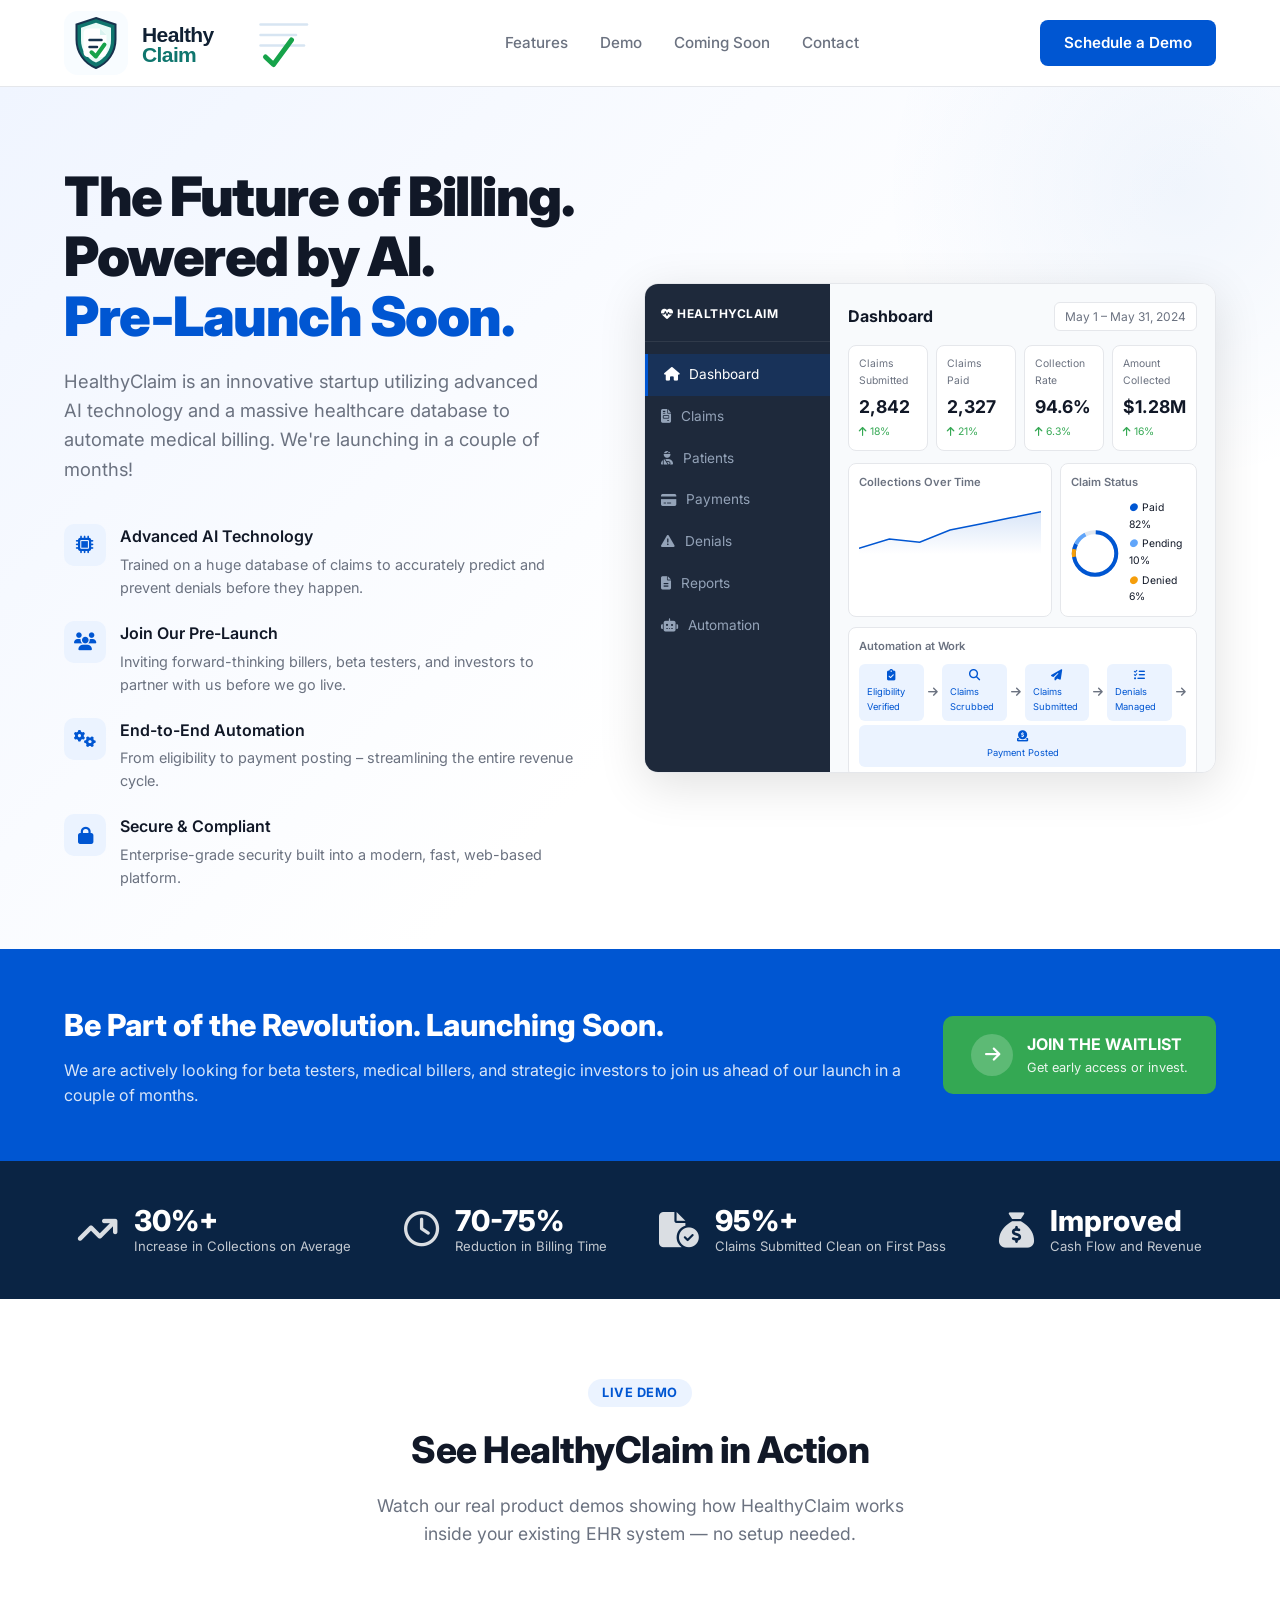
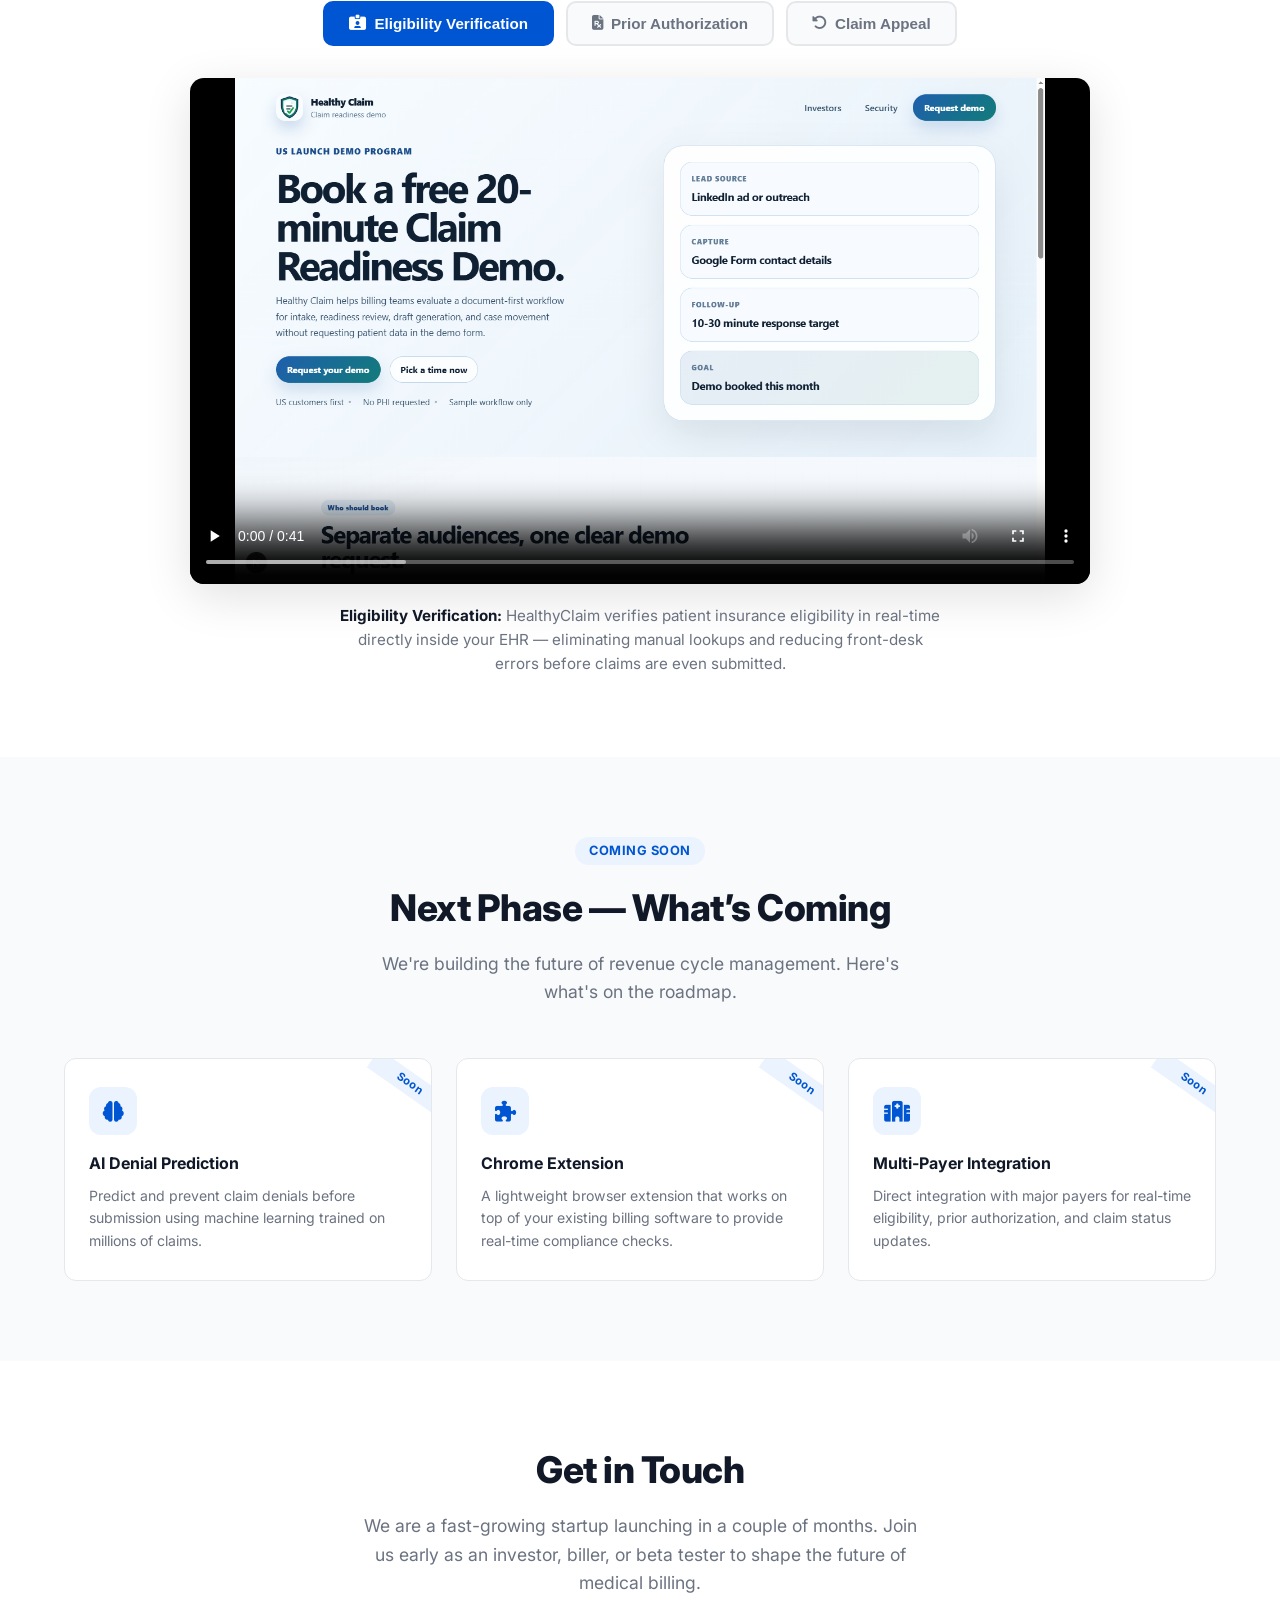
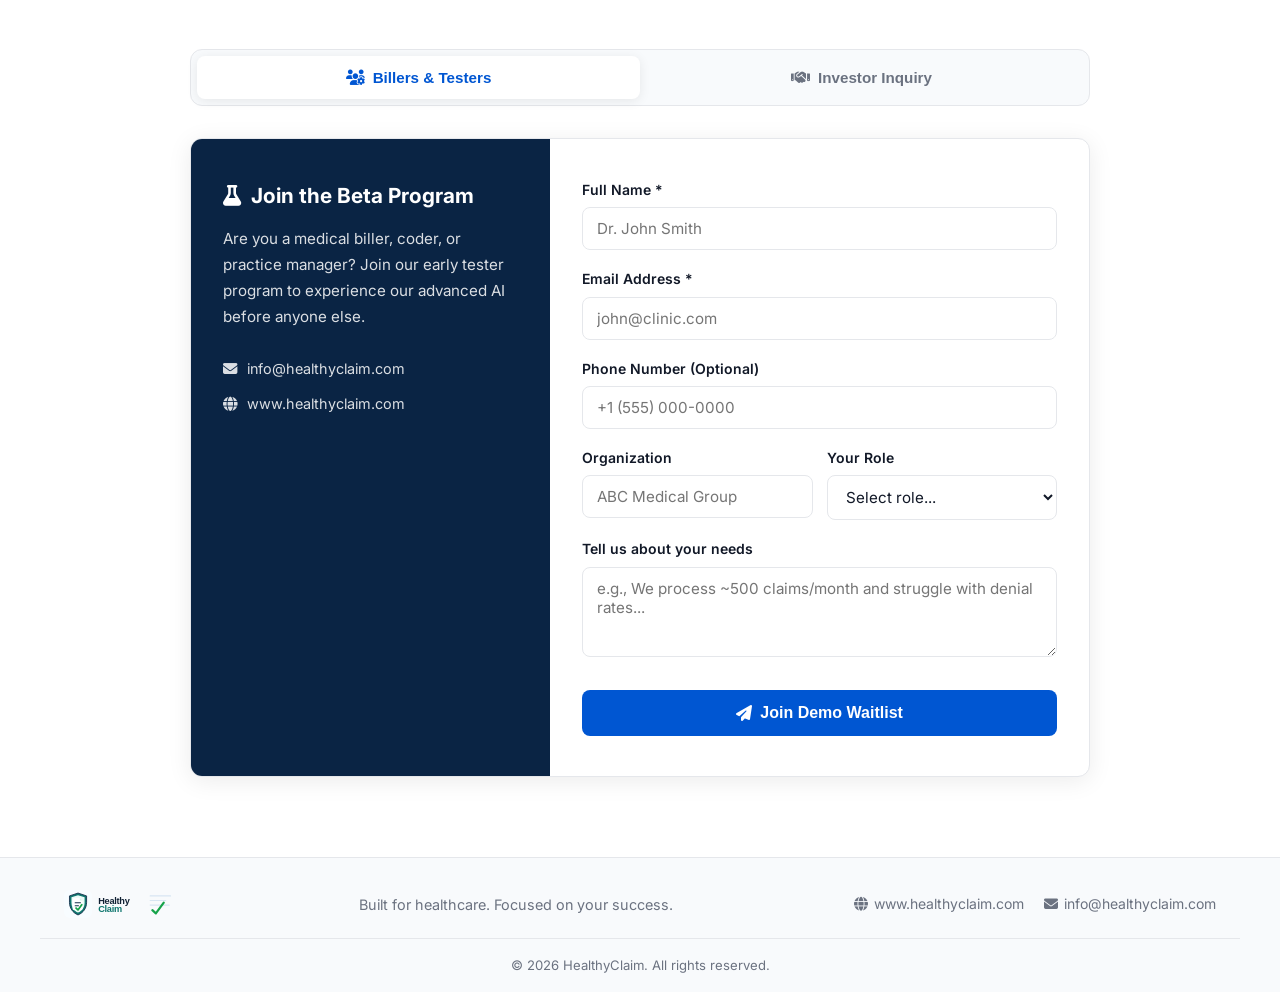
==== commit becbda18: "feat(seo): Overhaul SEO and messaging to position as pre-launch AI startup" ====
--- a/index.html
+++ b/index.html
@@ -3,11 +3,36 @@
 <head>
     <meta charset="UTF-8">
     <meta name="viewport" content="width=device-width, initial-scale=1.0">
-    <title>HealthyClaim | Medical Billing Automation Software</title>
-    <meta name="description" content="HealthyClaim automates medical billing end-to-end. AI-powered claim scrubbing, denial management, and real-time insights to increase collections and reduce billing time.">
+    <title>HealthyClaim | AI Medical Billing Startup & Revenue Automation</title>
+    <meta name="description" content="HealthyClaim is an innovative healthtech startup leveraging advanced AI and a huge claim database to automate medical billing. Join our pre-launch waitlist for billers, testers, and investors.">
+    <meta name="keywords" content="medical billing AI, revenue cycle management, RCM startup, healthtech investment, medical coding automation, claim scrubbing AI">
+    <meta property="og:title" content="HealthyClaim | AI Medical Billing Startup">
+    <meta property="og:description" content="Join our pre-launch waitlist! HealthyClaim uses advanced AI and a huge database to automate medical billing end-to-end.">
+    <meta property="og:image" content="https://healthyclaim.com/og-image.png">
+    <meta property="og:url" content="https://healthyclaim.com/">
+    <meta name="twitter:card" content="summary_large_image">
+    <link rel="canonical" href="https://healthyclaim.com/">
     <link rel="stylesheet" href="style.css">
     <link href="https://fonts.googleapis.com/css2?family=Inter:wght@400;500;600;700;800;900&display=swap" rel="stylesheet">
     <link rel="stylesheet" href="https://cdnjs.cloudflare.com/ajax/libs/font-awesome/6.5.0/css/all.min.css">
+    <!-- JSON-LD Schema -->
+    <script type="application/ld+json">
+    {
+      "@context": "https://schema.org",
+      "@type": "SoftwareApplication",
+      "name": "HealthyClaim",
+      "operatingSystem": "Web, Chrome Extension",
+      "applicationCategory": "BusinessApplication",
+      "offers": {
+        "@type": "Offer",
+        "availability": "https://schema.org/PreOrder",
+        "price": "0.00",
+        "priceCurrency": "USD"
+      },
+      "description": "AI-powered medical billing automation platform utilizing advanced technology and huge datasets to reduce denials and increase collections.",
+      "url": "https://healthyclaim.com"
+    }
+    </script>
 </head>
 <body>
 
@@ -32,36 +57,36 @@
     <header class="hero">
         <div class="container hero-container">
             <div class="hero-content">
-                <h1>Smarter Billing.<br>Faster Payments.<br><span class="text-blue">Healthier Revenue.</span></h1>
-                <p class="hero-subtitle">HealthyClaim automates your medical billing end-to-end so you can focus on what matters most &ndash; your patients.</p>
+                <h1>The Future of Billing.<br>Powered by AI.<br><span class="text-blue">Pre-Launch Soon.</span></h1>
+                <p class="hero-subtitle">HealthyClaim is an innovative startup utilizing advanced AI technology and a massive healthcare database to automate medical billing. We're launching in a couple of months!</p>
 
                 <div class="feature-list">
+                    <div class="feature-item">
+                        <div class="feature-icon"><i class="fa-solid fa-microchip"></i></div>
+                        <div>
+                            <h3>Advanced AI Technology</h3>
+                            <p>Trained on a huge database of claims to accurately predict and prevent denials before they happen.</p>
+                        </div>
+                    </div>
+                    <div class="feature-item">
+                        <div class="feature-icon"><i class="fa-solid fa-users"></i></div>
+                        <div>
+                            <h3>Join Our Pre-Launch</h3>
+                            <p>Inviting forward-thinking billers, beta testers, and investors to partner with us before we go live.</p>
+                        </div>
+                    </div>
                     <div class="feature-item">
                         <div class="feature-icon"><i class="fa-solid fa-gears"></i></div>
                         <div>
                             <h3>End-to-End Automation</h3>
-                            <p>From eligibility to payment posting &ndash; we automate every step.</p>
-                        </div>
-                    </div>
-                    <div class="feature-item">
-                        <div class="feature-icon"><i class="fa-solid fa-shield-halved"></i></div>
-                        <div>
-                            <h3>Fewer Denials. Faster Resolution.</h3>
-                            <p>AI-powered scrubbing and denial management that improves results.</p>
-                        </div>
-                    </div>
-                    <div class="feature-item">
-                        <div class="feature-icon"><i class="fa-solid fa-chart-line"></i></div>
-                        <div>
-                            <h3>Real-Time Insights</h3>
-                            <p>Powerful dashboards and reports to track performance and cash flow.</p>
+                            <p>From eligibility to payment posting &ndash; streamlining the entire revenue cycle.</p>
                         </div>
                     </div>
                     <div class="feature-item">
                         <div class="feature-icon"><i class="fa-solid fa-lock"></i></div>
                         <div>
                             <h3>Secure &amp; Compliant</h3>
-                            <p>HIPAA-compliant platform with enterprise-grade security.</p>
+                            <p>Enterprise-grade security built into a modern, fast, web-based platform.</p>
                         </div>
                     </div>
                 </div>
@@ -143,12 +168,12 @@
     <section class="banner-cta">
         <div class="container banner-inner">
             <div class="banner-text">
-                <h2>Automate Today. Get Paid Tomorrow.</h2>
-                <p>HealthyClaim helps healthcare providers increase collections, reduce denials, and accelerate cash flow.</p>
+                <h2>Be Part of the Revolution. Launching Soon.</h2>
+                <p>We are actively looking for beta testers, medical billers, and strategic investors to join us ahead of our launch in a couple of months.</p>
             </div>
             <a href="#contact" class="btn btn-cta-green">
                 <span class="cta-icon"><i class="fa-solid fa-arrow-right"></i></span>
-                <span class="cta-label"><strong>SCHEDULE A DEMO</strong><small>See the difference automation makes.</small></span>
+                <span class="cta-label"><strong>JOIN THE WAITLIST</strong><small>Get early access or invest.</small></span>
             </a>
         </div>
     </section>
@@ -261,14 +286,14 @@
         <div class="container">
             <div class="section-header">
                 <h2>Get in Touch</h2>
-                <p>Whether you're a healthcare provider looking for a demo or an investor interested in our mission, we'd love to hear from you.</p>
+                <p>We are a fast-growing startup launching in a couple of months. Join us early as an investor, biller, or beta tester to shape the future of medical billing.</p>
             </div>
 
             <!-- Tabs -->
             <div class="tabs-container">
                 <div class="tab-buttons">
                     <button class="tab-btn active" data-tab="demo" id="tab-demo-btn">
-                        <i class="fa-solid fa-stethoscope"></i> Request a Demo
+                        <i class="fa-solid fa-users-gear"></i> Billers & Testers
                     </button>
                     <button class="tab-btn" data-tab="investor" id="tab-investor-btn">
                         <i class="fa-solid fa-handshake"></i> Investor Inquiry
@@ -279,8 +304,8 @@
                 <div class="tab-content active" id="tab-demo">
                     <div class="form-card">
                         <div class="form-info">
-                            <h3><i class="fa-solid fa-calendar-check"></i> Schedule a Demo</h3>
-                            <p>Join our demo waitlist and we'll reach out to show you how HealthyClaim can transform your revenue cycle.</p>
+                            <h3><i class="fa-solid fa-flask"></i> Join the Beta Program</h3>
+                            <p>Are you a medical biller, coder, or practice manager? Join our early tester program to experience our advanced AI before anyone else.</p>
                             <div class="info-items">
                                 <div class="info-item"><i class="fa-solid fa-envelope"></i> info@healthyclaim.com</div>
                                 <div class="info-item"><i class="fa-solid fa-globe"></i> www.healthyclaim.com</div>
@@ -310,8 +335,9 @@
                                     <label for="demo-role">Your Role</label>
                                     <select id="demo-role" name="role">
                                         <option value="">Select role...</option>
-                                        <option value="physician">Physician</option>
+                                        <option value="beta_tester">Beta Tester</option>
                                         <option value="biller">Medical Biller/Coder</option>
+                                        <option value="physician">Physician / Provider</option>
                                         <option value="practice_manager">Practice Manager</option>
                                         <option value="rcm_director">RCM Director</option>
                                         <option value="other">Other</option>
@@ -334,10 +360,10 @@
                     <div class="form-card">
                         <div class="form-info investor-info">
                             <h3><i class="fa-solid fa-rocket"></i> Investment Opportunity</h3>
-                            <p>HealthyClaim is building the next generation of AI-powered revenue cycle management. We're looking for strategic partners who share our vision.</p>
+                            <p>HealthyClaim is an AI-first startup leveraging a huge proprietary database to disrupt revenue cycle management. We're looking for strategic partners ahead of our launch in a couple of months.</p>
                             <div class="investor-highlights">
-                                <div class="inv-stat"><strong>$5.3T</strong><span>US Healthcare Spending (2024)</span></div>
-                                <div class="inv-stat"><strong>18%</strong><span>of US GDP &mdash; World&rsquo;s Largest Health Market</span></div>
+                                <div class="inv-stat"><strong>Pre-Launch</strong><span>Beta going live in months</span></div>
+                                <div class="inv-stat"><strong>Advanced AI</strong><span>Trained on massive claim data</span></div>
                                 <div class="inv-stat"><strong>$262B</strong><span>Lost to Billing Errors Annually</span></div>
                                 <div class="inv-stat"><strong>AI-First</strong><span>Chrome Extension + Automation Architecture</span></div>
                             </div>
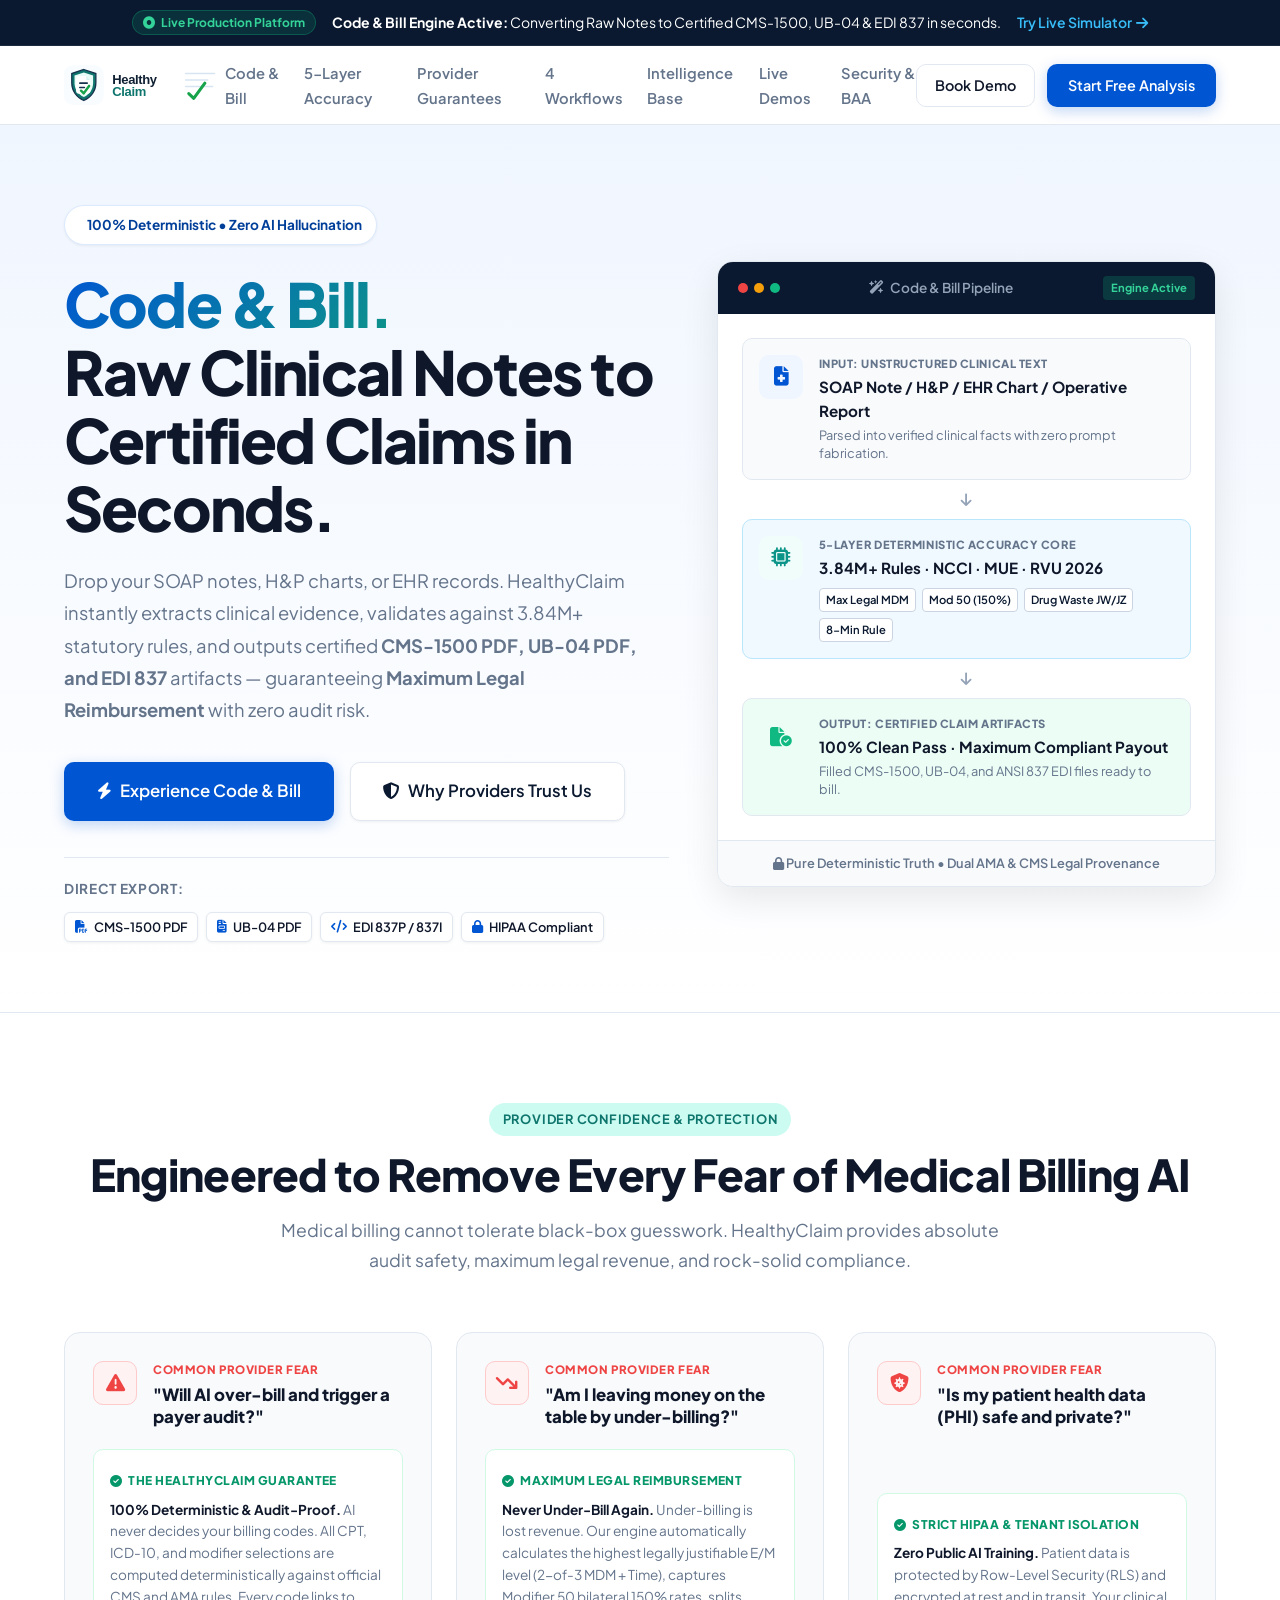
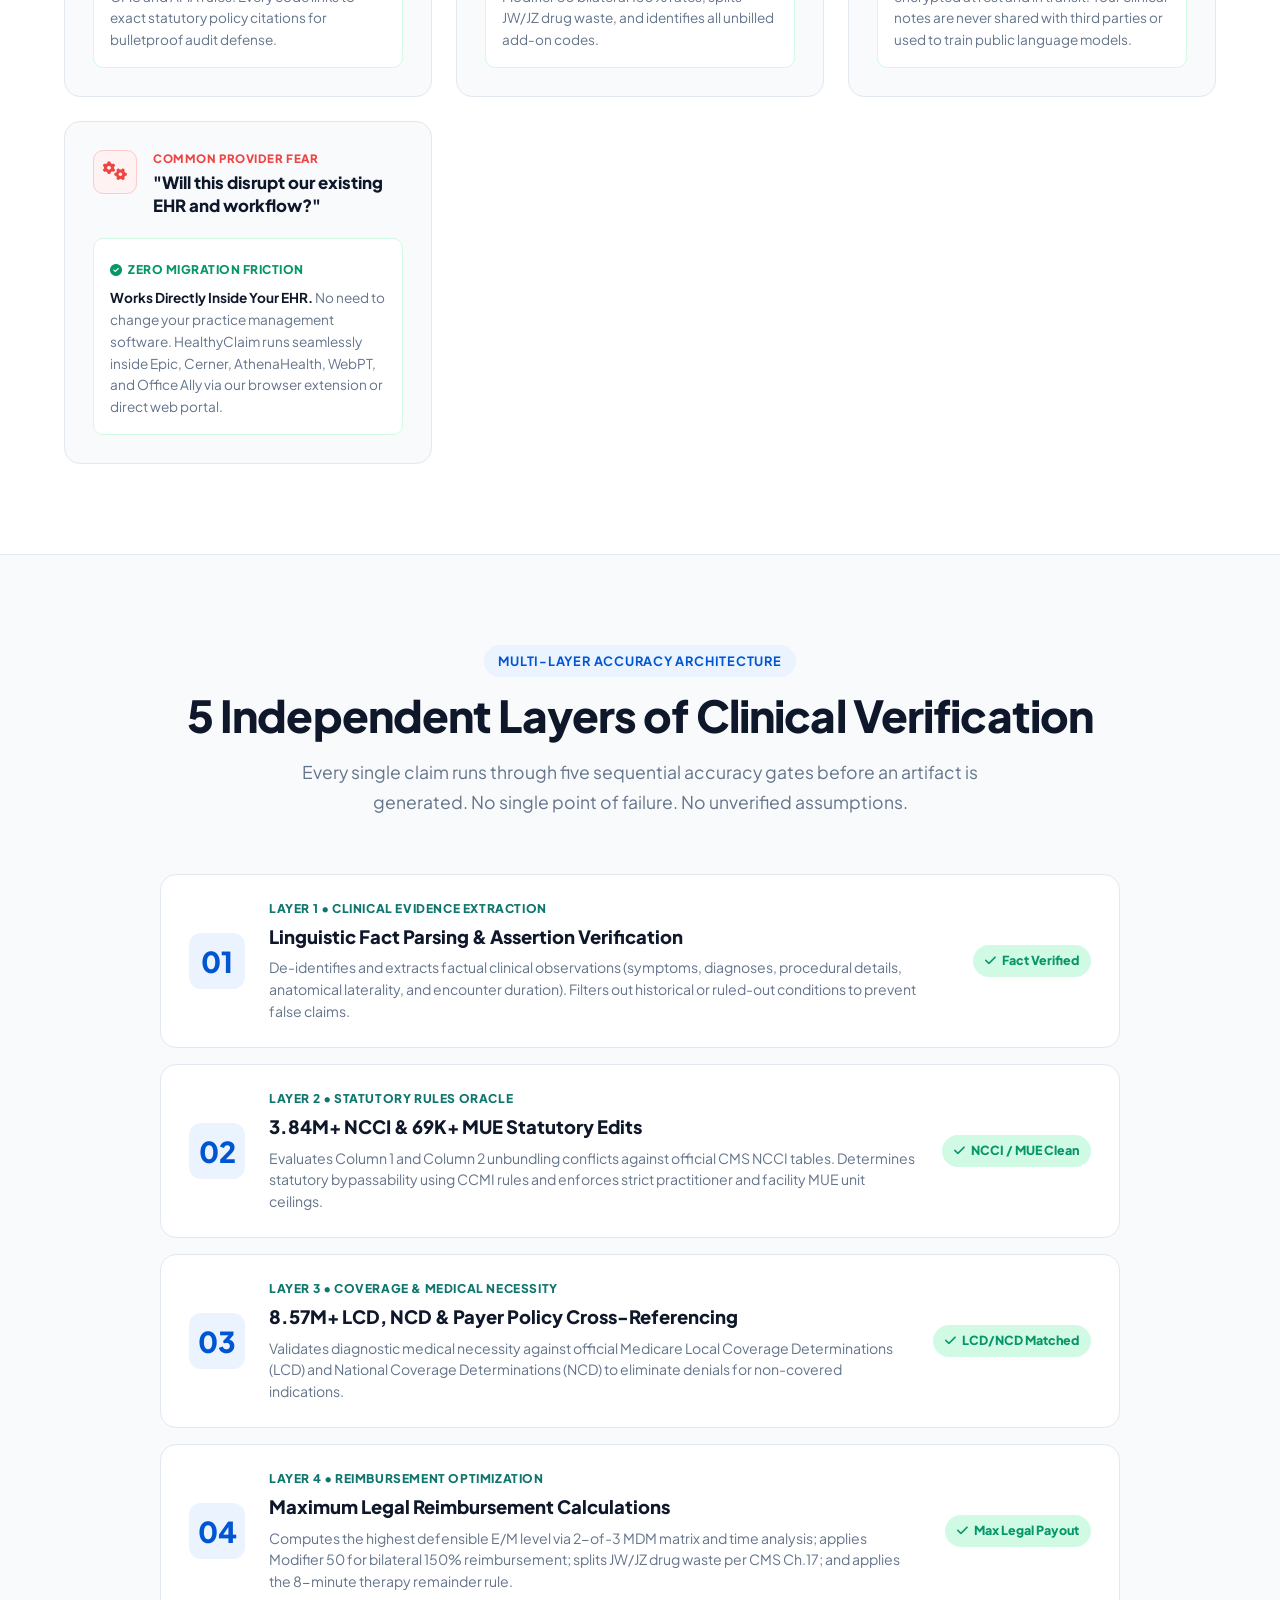
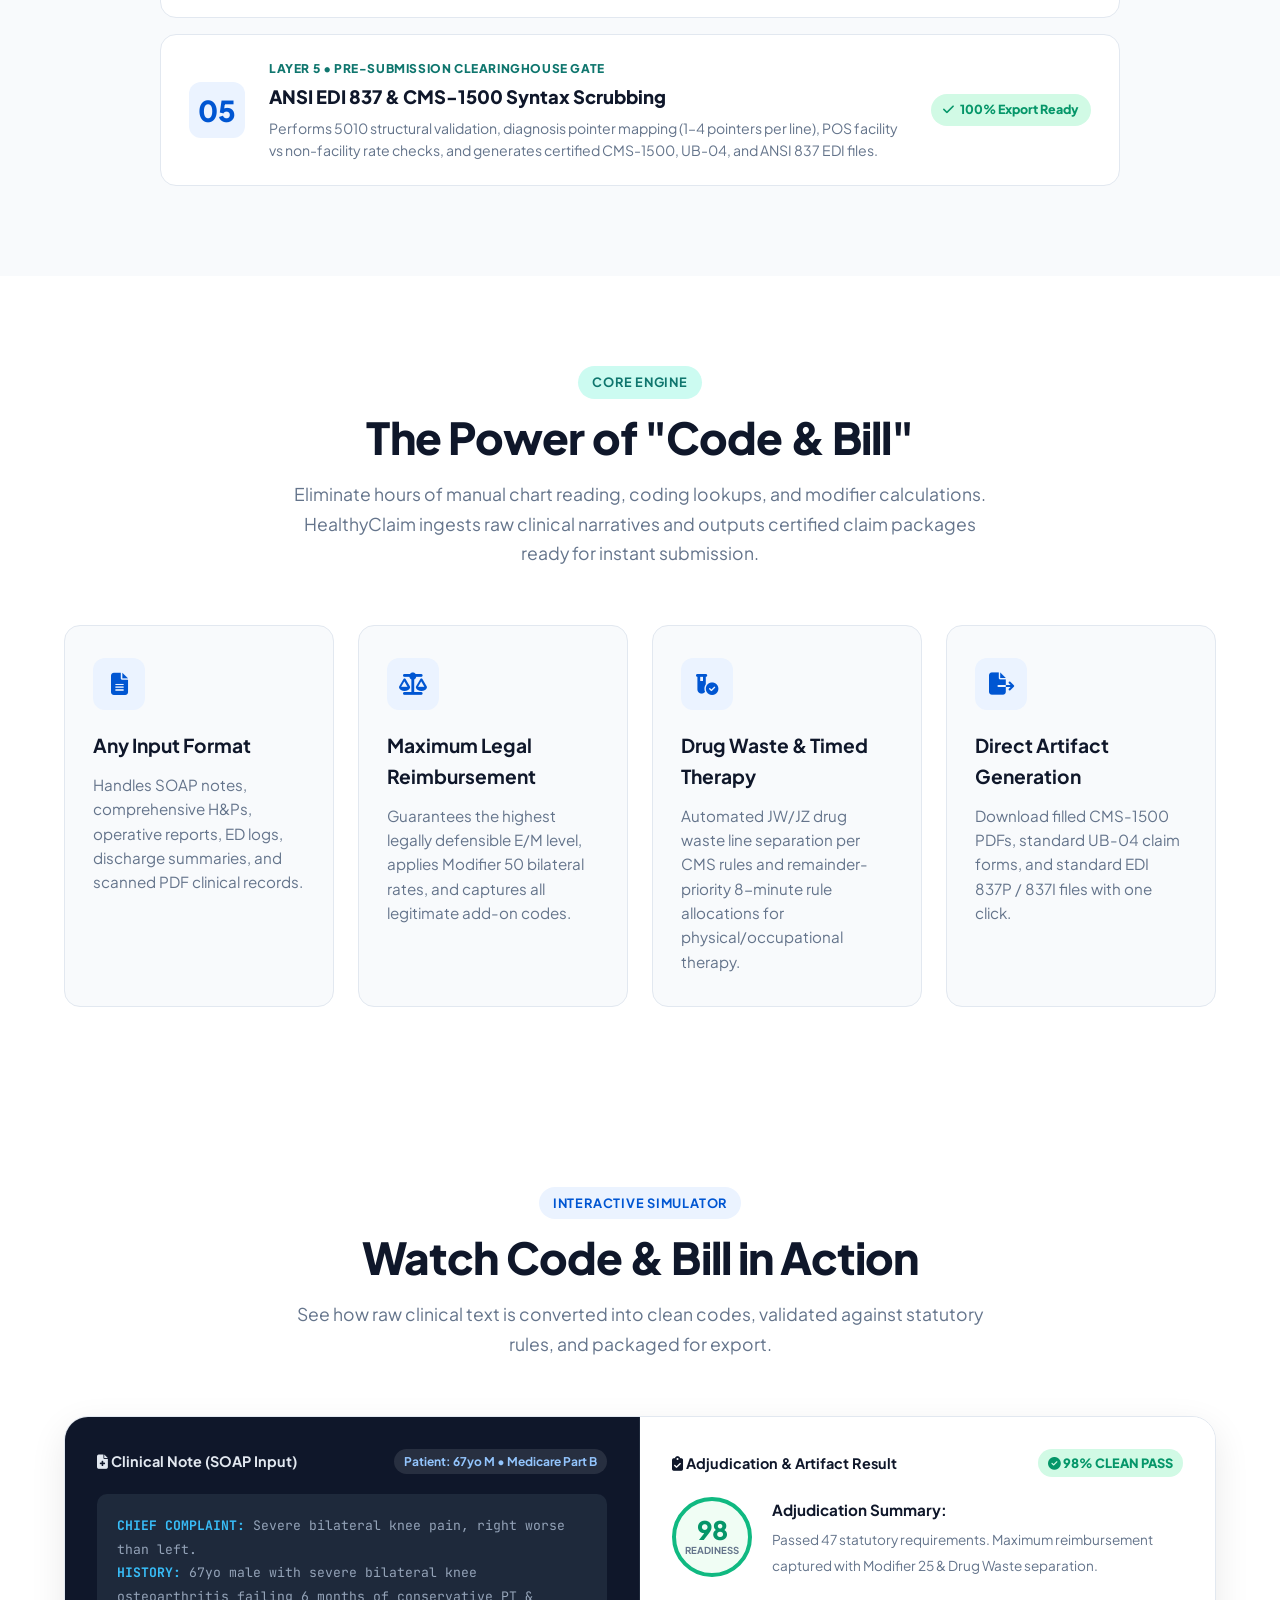
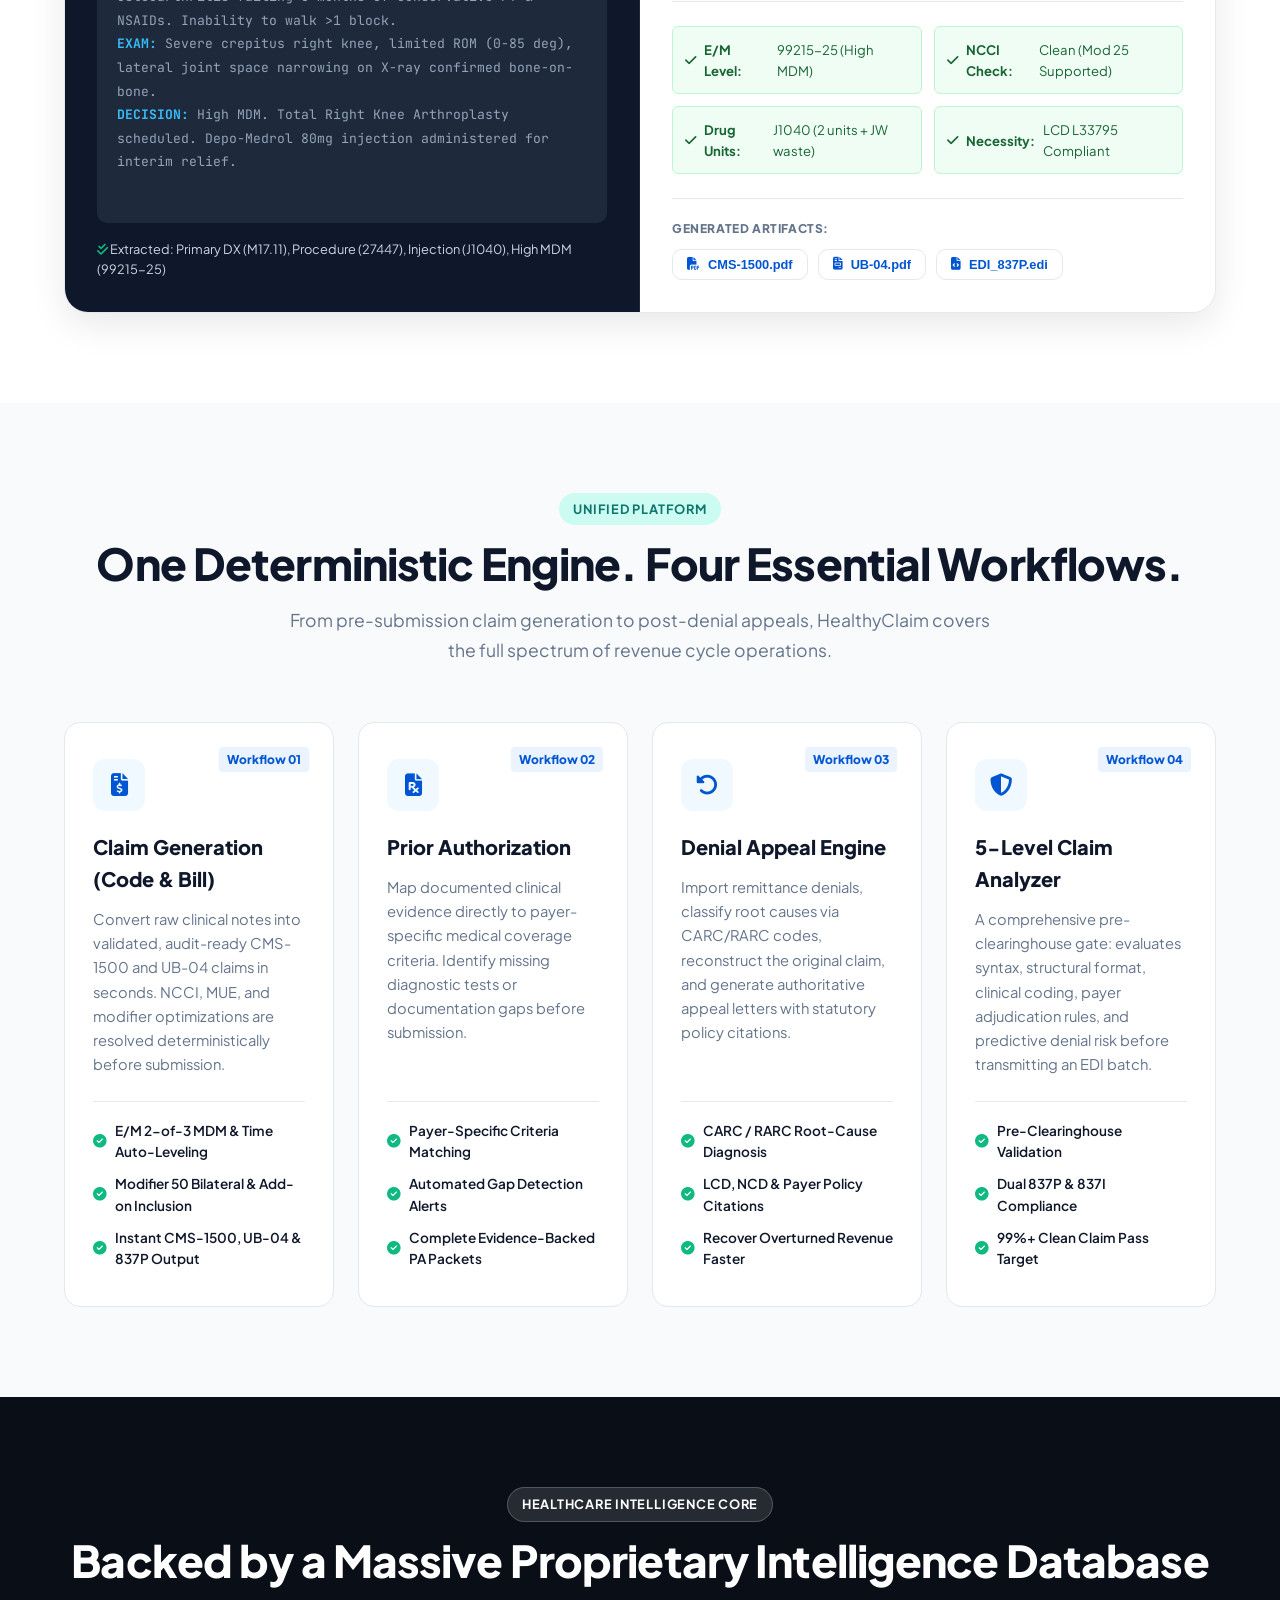
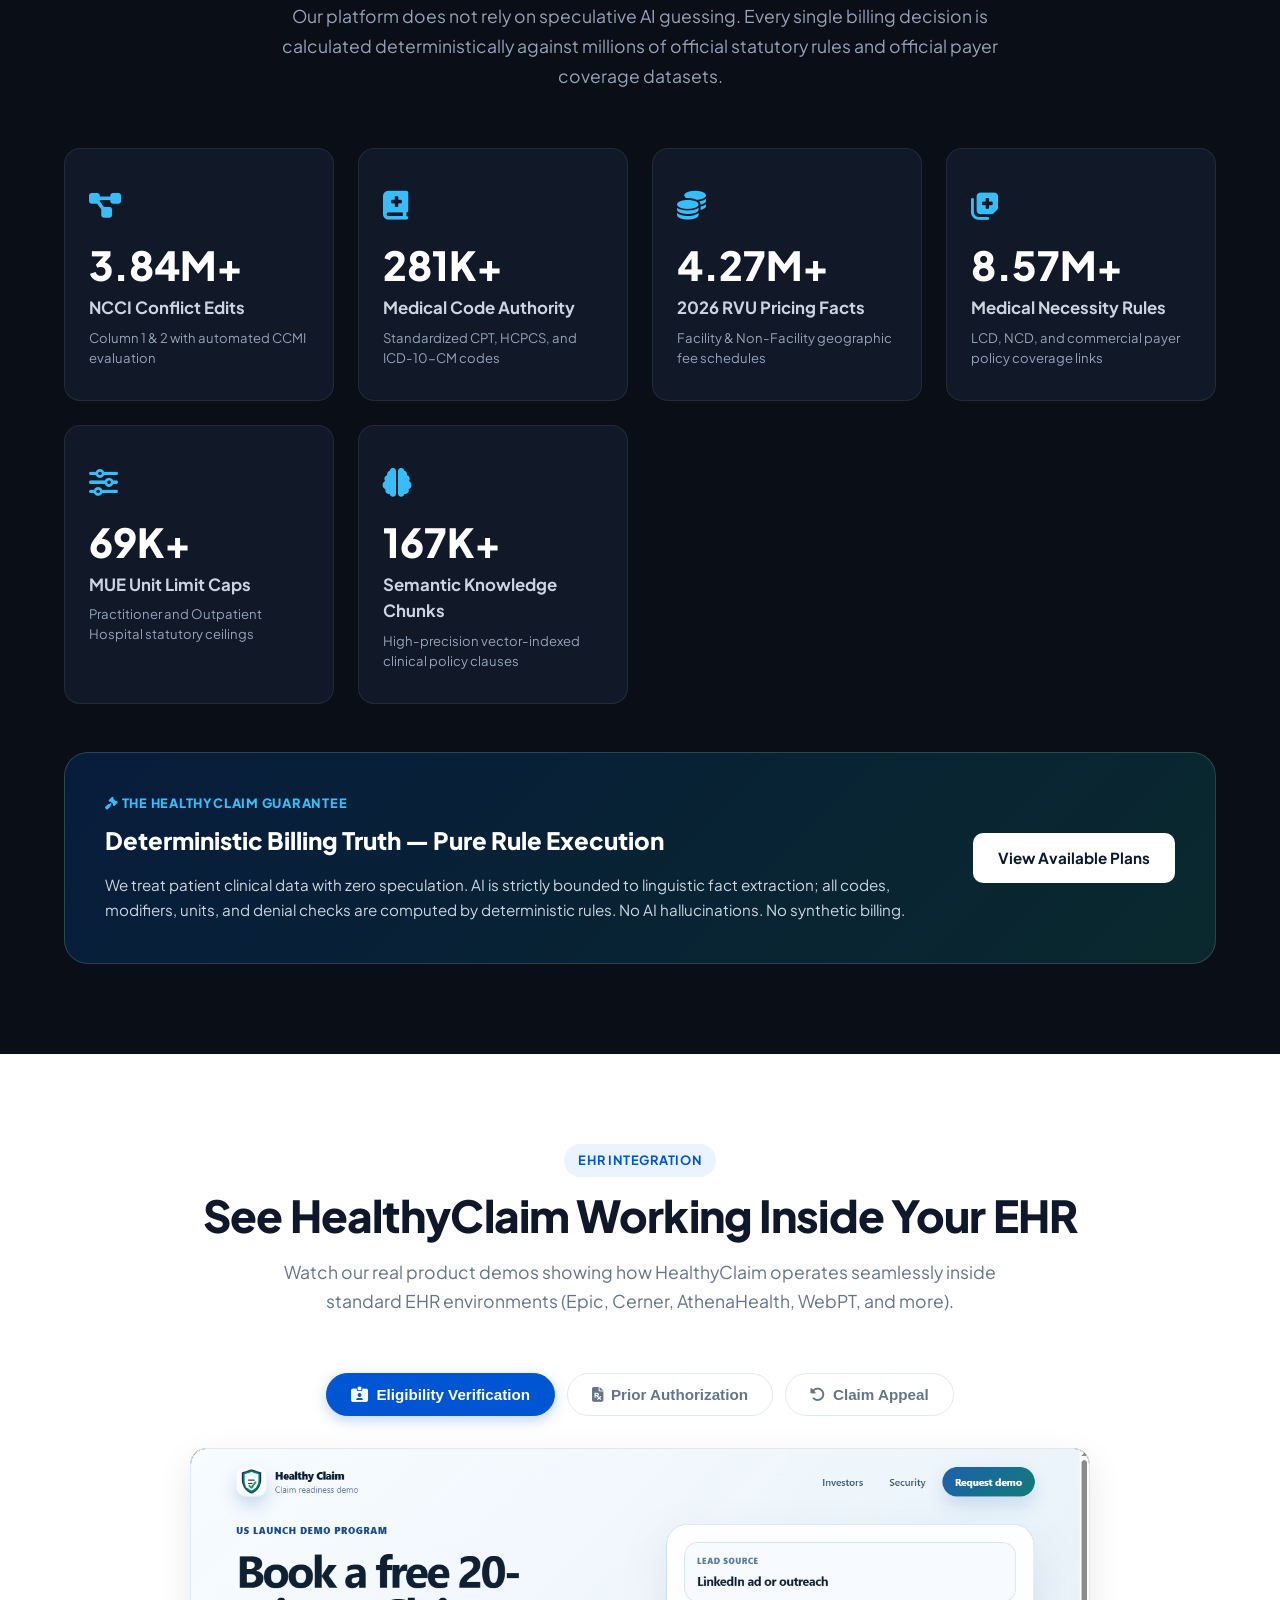
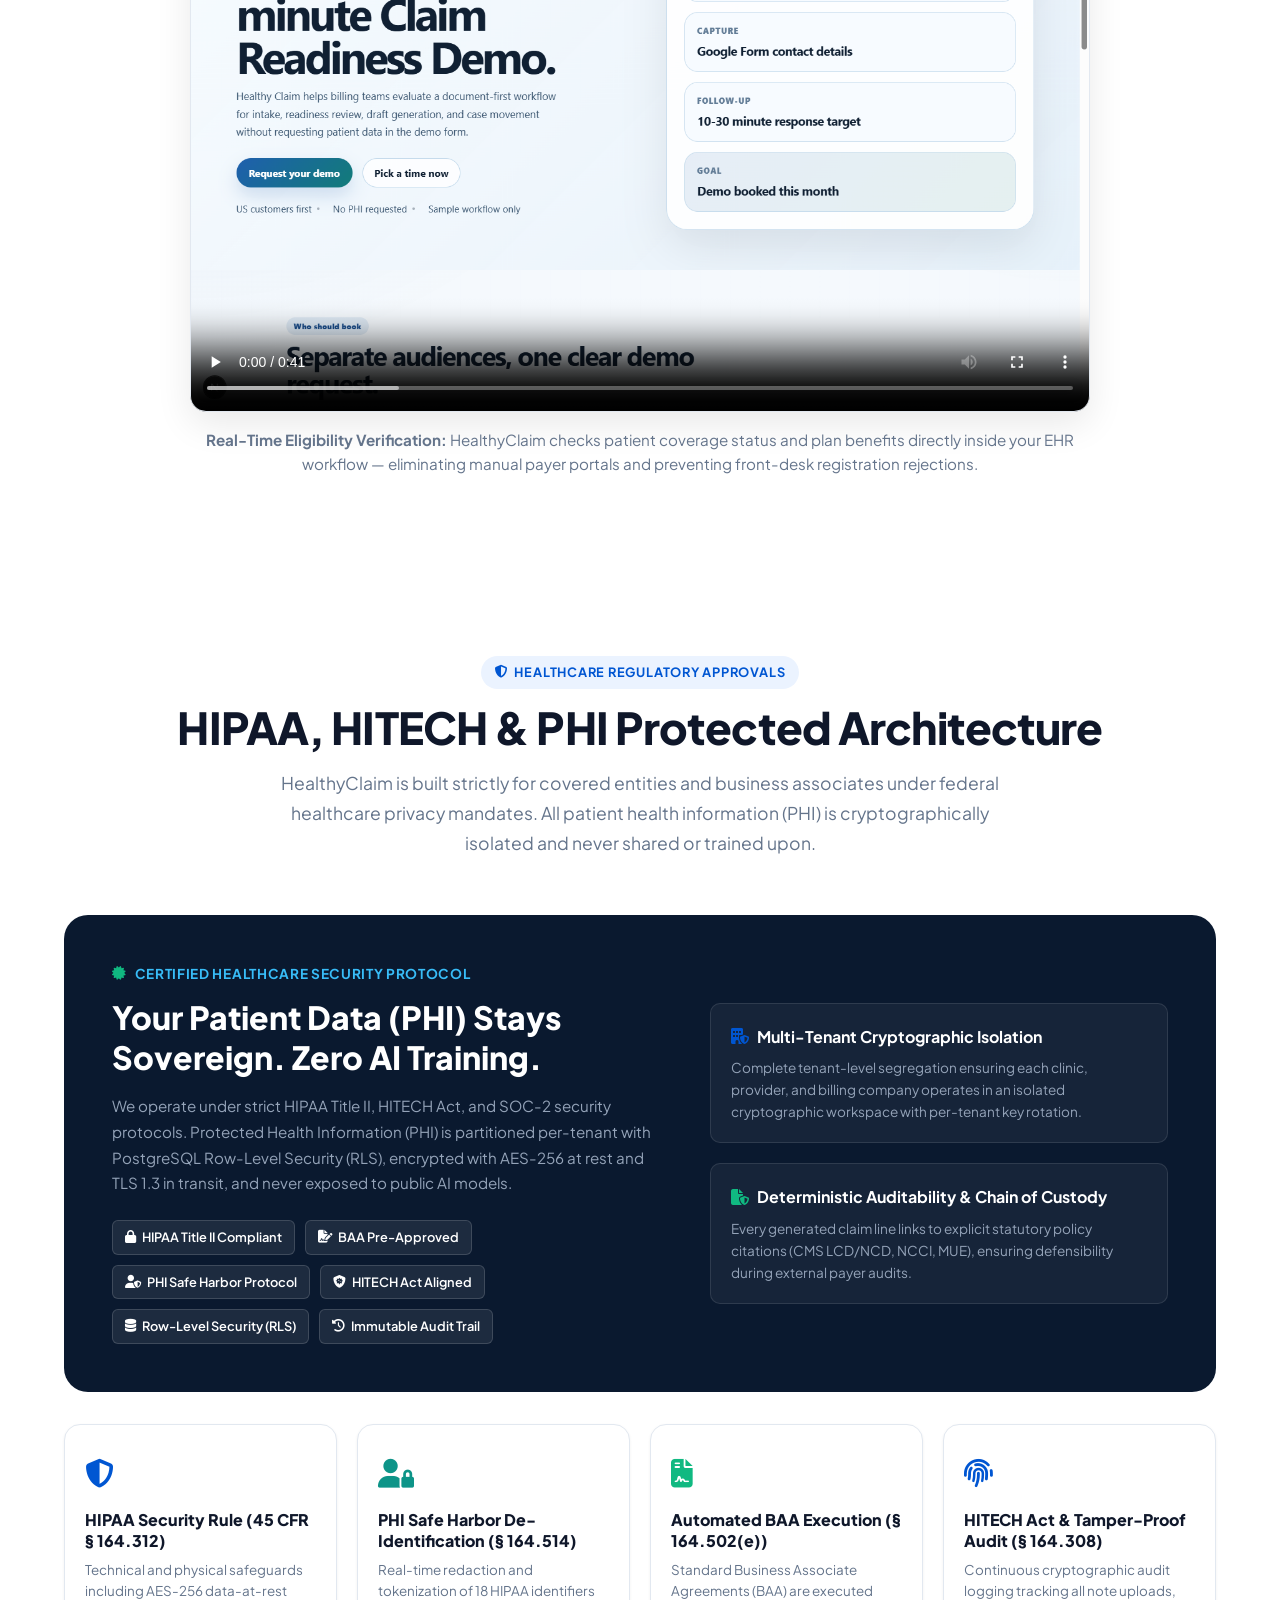
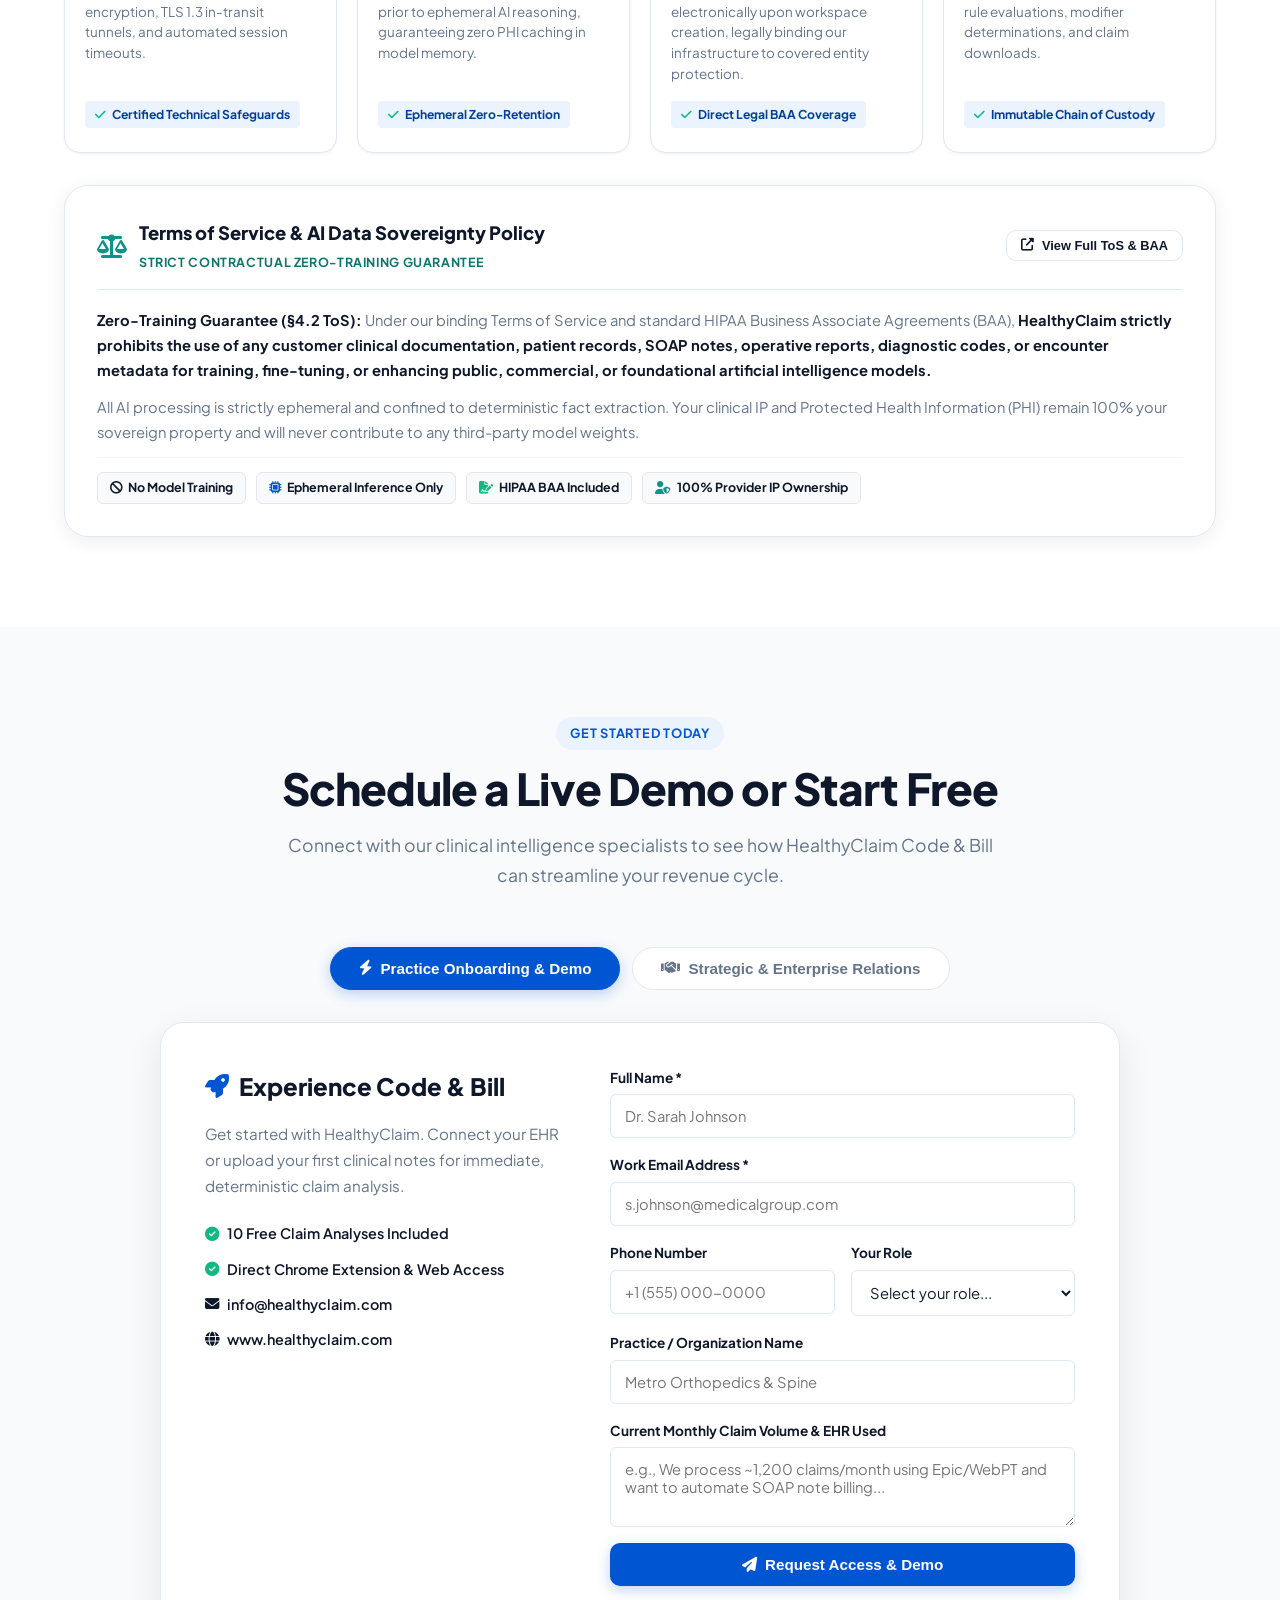
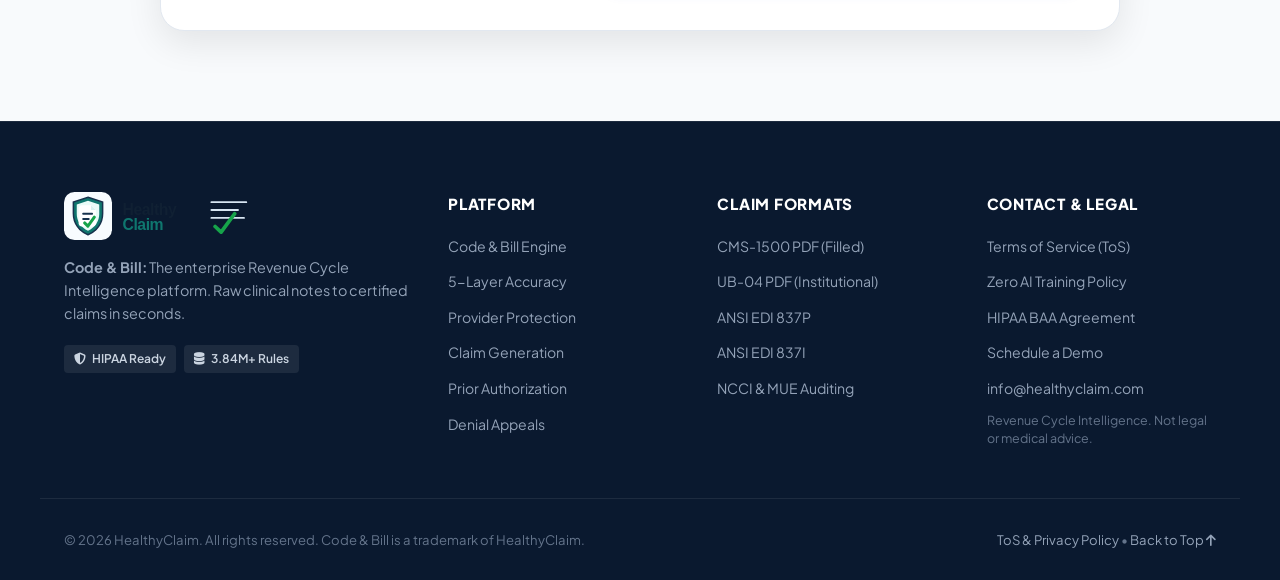
==== commit 09a20e6d: "Renew HealthyClaim website: Code & Bill v1.3, 5-layer accuracy, HIPAA/BAA approvals, and zero AI tra" ====
--- a/index.html
+++ b/index.html
@@ -1,555 +1,1129 @@
-<!DOCTYPE html>
-<html lang="en">
-<head>
-    <meta charset="UTF-8">
-    <meta name="viewport" content="width=device-width, initial-scale=1.0">
-    <title>HealthyClaim | AI Medical Billing Startup & Revenue Automation</title>
-    <meta name="description" content="HealthyClaim is an innovative healthtech startup leveraging advanced AI and a huge claim database to automate medical billing. Join our pre-launch waitlist for billers, testers, and investors.">
-    <meta name="keywords" content="medical billing AI, revenue cycle management, RCM startup, healthtech investment, medical coding automation, claim scrubbing AI">
-    <meta property="og:title" content="HealthyClaim | AI Medical Billing Startup">
-    <meta property="og:description" content="Join our pre-launch waitlist! HealthyClaim uses advanced AI and a huge database to automate medical billing end-to-end.">
-    <meta property="og:image" content="https://healthyclaim.com/og-image.png">
-    <meta property="og:url" content="https://healthyclaim.com/">
-    <meta name="twitter:card" content="summary_large_image">
-    <link rel="canonical" href="https://healthyclaim.com/">
-    <link rel="stylesheet" href="style.css">
-    <link href="https://fonts.googleapis.com/css2?family=Inter:wght@400;500;600;700;800;900&display=swap" rel="stylesheet">
-    <link rel="stylesheet" href="https://cdnjs.cloudflare.com/ajax/libs/font-awesome/6.5.0/css/all.min.css">
-    <!-- JSON-LD Schema -->
-    <script type="application/ld+json">
-    {
-      "@context": "https://schema.org",
-      "@type": "SoftwareApplication",
-      "name": "HealthyClaim",
-      "operatingSystem": "Web, Chrome Extension",
-      "applicationCategory": "BusinessApplication",
-      "offers": {
-        "@type": "Offer",
-        "availability": "https://schema.org/PreOrder",
-        "price": "0.00",
-        "priceCurrency": "USD"
-      },
-      "description": "AI-powered medical billing automation platform utilizing advanced technology and huge datasets to reduce denials and increase collections.",
-      "url": "https://healthyclaim.com"
-    }
-    </script>
-</head>
-<body>
-
-    <!-- ===================== NAVBAR ===================== -->
-    <nav class="navbar" id="top">
-        <div class="container nav-container">
-            <a href="#top" class="logo-link">
-                <img src="healthy-claim-logo.svg" alt="HealthyClaim Logo" class="logo-img">
-            </a>
-            <ul class="nav-links">
-                <li><a href="#features">Features</a></li>
-                <li><a href="#demo">Demo</a></li>
-                <li><a href="#coming-soon">Coming Soon</a></li>
-                <li><a href="#contact">Contact</a></li>
-            </ul>
-            <a href="#contact" class="btn btn-primary nav-cta">Schedule a Demo</a>
-            <button class="mobile-toggle" aria-label="Toggle menu"><i class="fa-solid fa-bars"></i></button>
-        </div>
-    </nav>
-
-    <!-- ===================== HERO ===================== -->
-    <header class="hero">
-        <div class="container hero-container">
-            <div class="hero-content">
-                <h1>The Future of Billing.<br>Powered by AI.<br><span class="text-blue">Pre-Launch Soon.</span></h1>
-                <p class="hero-subtitle">HealthyClaim is an innovative startup utilizing advanced AI technology and a massive healthcare database to automate medical billing. We're launching in a couple of months!</p>
-
-                <div class="feature-list">
-                    <div class="feature-item">
-                        <div class="feature-icon"><i class="fa-solid fa-microchip"></i></div>
-                        <div>
-                            <h3>Advanced AI Technology</h3>
-                            <p>Trained on a huge database of claims to accurately predict and prevent denials before they happen.</p>
-                        </div>
-                    </div>
-                    <div class="feature-item">
-                        <div class="feature-icon"><i class="fa-solid fa-users"></i></div>
-                        <div>
-                            <h3>Join Our Pre-Launch</h3>
-                            <p>Inviting forward-thinking billers, beta testers, and investors to partner with us before we go live.</p>
-                        </div>
-                    </div>
-                    <div class="feature-item">
-                        <div class="feature-icon"><i class="fa-solid fa-gears"></i></div>
-                        <div>
-                            <h3>End-to-End Automation</h3>
-                            <p>From eligibility to payment posting &ndash; streamlining the entire revenue cycle.</p>
-                        </div>
-                    </div>
-                    <div class="feature-item">
-                        <div class="feature-icon"><i class="fa-solid fa-lock"></i></div>
-                        <div>
-                            <h3>Secure &amp; Compliant</h3>
-                            <p>Enterprise-grade security built into a modern, fast, web-based platform.</p>
-                        </div>
-                    </div>
-                </div>
-            </div>
-
-            <!-- Dashboard Mockup -->
-            <div class="hero-visual">
-                <div class="dashboard-mockup">
-                    <div class="dash-sidebar">
-                        <div class="dash-brand"><i class="fa-solid fa-heart-pulse"></i> HEALTHYCLAIM</div>
-                        <ul class="dash-nav">
-                            <li class="active"><i class="fa-solid fa-house"></i> Dashboard</li>
-                            <li><i class="fa-solid fa-file-invoice"></i> Claims</li>
-                            <li><i class="fa-solid fa-user-injured"></i> Patients</li>
-                            <li><i class="fa-solid fa-credit-card"></i> Payments</li>
-                            <li><i class="fa-solid fa-triangle-exclamation"></i> Denials</li>
-                            <li><i class="fa-solid fa-file-lines"></i> Reports</li>
-                            <li><i class="fa-solid fa-robot"></i> Automation</li>
-                        </ul>
-                    </div>
-                    <div class="dash-body">
-                        <div class="dash-topbar">
-                            <strong>Dashboard</strong>
-                            <span class="dash-date">May 1 &ndash; May 31, 2024</span>
-                        </div>
-                        <div class="dash-kpis">
-                            <div class="kpi"><span class="kpi-label">Claims Submitted</span><span class="kpi-val">2,842</span><span class="kpi-trend up"><i class="fa-solid fa-arrow-up"></i> 18%</span></div>
-                            <div class="kpi"><span class="kpi-label">Claims Paid</span><span class="kpi-val">2,327</span><span class="kpi-trend up"><i class="fa-solid fa-arrow-up"></i> 21%</span></div>
-                            <div class="kpi"><span class="kpi-label">Collection Rate</span><span class="kpi-val">94.6%</span><span class="kpi-trend up"><i class="fa-solid fa-arrow-up"></i> 6.3%</span></div>
-                            <div class="kpi"><span class="kpi-label">Amount Collected</span><span class="kpi-val">$1.28M</span><span class="kpi-trend up"><i class="fa-solid fa-arrow-up"></i> 16%</span></div>
-                        </div>
-                        <div class="dash-charts">
-                            <div class="chart-box">
-                                <span class="chart-title">Collections Over Time</span>
-                                <svg viewBox="0 0 300 80" class="mini-chart">
-                                    <polyline points="0,70 50,55 100,60 150,40 200,30 250,20 300,10" fill="none" stroke="#0056D2" stroke-width="2.5"/>
-                                    <polyline points="0,70 50,55 100,60 150,40 200,30 250,20 300,10 300,80 0,80" fill="url(#chartGrad)" opacity="0.15"/>
-                                    <defs><linearGradient id="chartGrad" x1="0" y1="0" x2="0" y2="1"><stop offset="0%" stop-color="#0056D2"/><stop offset="100%" stop-color="#0056D2" stop-opacity="0"/></linearGradient></defs>
-                                </svg>
-                            </div>
-                            <div class="chart-box status-chart">
-                                <span class="chart-title">Claim Status</span>
-                                <div class="donut-wrap">
-                                    <svg viewBox="0 0 36 36" class="donut">
-                                        <circle cx="18" cy="18" r="15.9" fill="none" stroke="#e2e8f0" stroke-width="3"/>
-                                        <circle cx="18" cy="18" r="15.9" fill="none" stroke="#0056D2" stroke-width="3" stroke-dasharray="82 18" stroke-dashoffset="25"/>
-                                        <circle cx="18" cy="18" r="15.9" fill="none" stroke="#60a5fa" stroke-width="3" stroke-dasharray="10 90" stroke-dashoffset="43"/>
-                                        <circle cx="18" cy="18" r="15.9" fill="none" stroke="#f59e0b" stroke-width="3" stroke-dasharray="6 94" stroke-dashoffset="53"/>
-                                    </svg>
-                                    <div class="donut-legend">
-                                        <span><i style="color:#0056D2">&#9679;</i> Paid 82%</span>
-                                        <span><i style="color:#60a5fa">&#9679;</i> Pending 10%</span>
-                                        <span><i style="color:#f59e0b">&#9679;</i> Denied 6%</span>
-                                    </div>
-                                </div>
-                            </div>
-                        </div>
-                        <div class="dash-automation">
-                            <span class="chart-title">Automation at Work</span>
-                            <div class="auto-steps">
-                                <div class="auto-step"><i class="fa-solid fa-clipboard-check"></i><small>Eligibility Verified</small></div>
-                                <div class="auto-arrow"><i class="fa-solid fa-arrow-right"></i></div>
-                                <div class="auto-step"><i class="fa-solid fa-magnifying-glass"></i><small>Claims Scrubbed</small></div>
-                                <div class="auto-arrow"><i class="fa-solid fa-arrow-right"></i></div>
-                                <div class="auto-step"><i class="fa-solid fa-paper-plane"></i><small>Claims Submitted</small></div>
-                                <div class="auto-arrow"><i class="fa-solid fa-arrow-right"></i></div>
-                                <div class="auto-step"><i class="fa-solid fa-list-check"></i><small>Denials Managed</small></div>
-                                <div class="auto-arrow"><i class="fa-solid fa-arrow-right"></i></div>
-                                <div class="auto-step"><i class="fa-solid fa-circle-dollar-to-slot"></i><small>Payment Posted</small></div>
-                            </div>
-                        </div>
-                    </div>
-                </div>
-            </div>
-        </div>
-    </header>
-
-    <!-- ===================== BANNER CTA ===================== -->
-    <section class="banner-cta">
-        <div class="container banner-inner">
-            <div class="banner-text">
-                <h2>Be Part of the Revolution. Launching Soon.</h2>
-                <p>We are actively looking for beta testers, medical billers, and strategic investors to join us ahead of our launch in a couple of months.</p>
-            </div>
-            <a href="#contact" class="btn btn-cta-green">
-                <span class="cta-icon"><i class="fa-solid fa-arrow-right"></i></span>
-                <span class="cta-label"><strong>JOIN THE WAITLIST</strong><small>Get early access or invest.</small></span>
-            </a>
-        </div>
-    </section>
-
-    <!-- ===================== METRICS ===================== -->
-    <section class="metrics" id="features">
-        <div class="container metrics-grid">
-            <div class="metric">
-                <i class="fa-solid fa-arrow-trend-up metric-icon"></i>
-                <div><span class="metric-num">30%+</span><span class="metric-desc">Increase in Collections on Average</span></div>
-            </div>
-            <div class="metric">
-                <i class="fa-regular fa-clock metric-icon"></i>
-                <div><span class="metric-num">70-75%</span><span class="metric-desc">Reduction in Billing Time</span></div>
-            </div>
-            <div class="metric">
-                <i class="fa-solid fa-file-circle-check metric-icon"></i>
-                <div><span class="metric-num">95%+</span><span class="metric-desc">Claims Submitted Clean on First Pass</span></div>
-            </div>
-            <div class="metric">
-                <i class="fa-solid fa-sack-dollar metric-icon"></i>
-                <div><span class="metric-num">Improved</span><span class="metric-desc">Cash Flow and Revenue</span></div>
-            </div>
-        </div>
-    </section>
-
-    <!-- ===================== DEMO SECTION ===================== -->
-    <section class="demo-section" id="demo">
-        <div class="container">
-            <div class="section-header">
-                <span class="badge">Live Demo</span>
-                <h2>See HealthyClaim in Action</h2>
-                <p>Watch our real product demos showing how HealthyClaim works inside your existing EHR system &mdash; no setup needed.</p>
-            </div>
-
-            <div class="demo-tabs">
-                <button class="demo-tab-btn active" data-demo="eligibility">
-                    <i class="fa-solid fa-id-card-clip"></i> Eligibility Verification
-                </button>
-                <button class="demo-tab-btn" data-demo="prior">
-                    <i class="fa-solid fa-file-prescription"></i> Prior Authorization
-                </button>
-                <button class="demo-tab-btn" data-demo="appeal">
-                    <i class="fa-solid fa-rotate-left"></i> Claim Appeal
-                </button>
-            </div>
-
-            <div class="demo-video-wrap active" id="demo-eligibility">
-                <div class="demo-video-container">
-                    <video controls preload="metadata" poster="demo-videos/healthy-claim-demo-desktop-fixed.png">
-                        <source src="demo-videos/healthy-claim-ehr-eligibility-demo-1-3-speed.webm" type="video/webm">
-                        Your browser does not support the video tag.
-                    </video>
-                </div>
-                <p class="demo-caption"><strong>Eligibility Verification:</strong> HealthyClaim verifies patient insurance eligibility in real-time directly inside your EHR &mdash; eliminating manual lookups and reducing front-desk errors before claims are even submitted.</p>
-            </div>
-
-            <div class="demo-video-wrap" id="demo-prior">
-                <div class="demo-video-container">
-                    <video controls preload="metadata">
-                        <source src="demo-videos/healthy-claim-ehr-prior_authorization-demo-1-3-speed.webm" type="video/webm">
-                        Your browser does not support the video tag.
-                    </video>
-                </div>
-                <p class="demo-caption"><strong>Prior Authorization:</strong> Automatically identify procedures requiring prior auth, gather the right documentation, and submit to payers &mdash; saving hours of phone calls and administrative burden per case.</p>
-            </div>
-
-            <div class="demo-video-wrap" id="demo-appeal">
-                <div class="demo-video-container">
-                    <video controls preload="metadata">
-                        <source src="demo-videos/healthy-claim-ehr-claim_appeal-demo-1-3-speed.webm" type="video/webm">
-                        Your browser does not support the video tag.
-                    </video>
-                </div>
-                <p class="demo-caption"><strong>Claim Appeal:</strong> When denials happen, HealthyClaim drafts a targeted appeal letter using the denial reason code, payer-specific rules, and your clinical documentation &mdash; turning denials into recovered revenue.</p>
-            </div>
-        </div>
-    </section>
-
-    <!-- ===================== COMING SOON ===================== -->
-    <section class="coming-soon" id="coming-soon">
-        <div class="container">
-            <div class="section-header">
-                <span class="badge">Coming Soon</span>
-                <h2>Next Phase &mdash; What&rsquo;s Coming</h2>
-                <p>We're building the future of revenue cycle management. Here's what's on the roadmap.</p>
-            </div>
-            <div class="roadmap-grid">
-                <div class="roadmap-card">
-                    <div class="roadmap-icon"><i class="fa-solid fa-brain"></i></div>
-                    <h3>AI Denial Prediction</h3>
-                    <p>Predict and prevent claim denials before submission using machine learning trained on millions of claims.</p>
-                </div>
-                <div class="roadmap-card">
-                    <div class="roadmap-icon"><i class="fa-solid fa-puzzle-piece"></i></div>
-                    <h3>Chrome Extension</h3>
-                    <p>A lightweight browser extension that works on top of your existing billing software to provide real-time compliance checks.</p>
-                </div>
-                <div class="roadmap-card">
-                    <div class="roadmap-icon"><i class="fa-solid fa-hospital"></i></div>
-                    <h3>Multi-Payer Integration</h3>
-                    <p>Direct integration with major payers for real-time eligibility, prior authorization, and claim status updates.</p>
-                </div>
-            </div>
-        </div>
-    </section>
-
-    <!-- ===================== CONTACT SECTION ===================== -->
-    <section class="contact-section" id="contact">
-        <div class="container">
-            <div class="section-header">
-                <h2>Get in Touch</h2>
-                <p>We are a fast-growing startup launching in a couple of months. Join us early as an investor, biller, or beta tester to shape the future of medical billing.</p>
-            </div>
-
-            <!-- Tabs -->
-            <div class="tabs-container">
-                <div class="tab-buttons">
-                    <button class="tab-btn active" data-tab="demo" id="tab-demo-btn">
-                        <i class="fa-solid fa-users-gear"></i> Billers & Testers
-                    </button>
-                    <button class="tab-btn" data-tab="investor" id="tab-investor-btn">
-                        <i class="fa-solid fa-handshake"></i> Investor Inquiry
-                    </button>
-                </div>
-
-                <!-- Demo Form -->
-                <div class="tab-content active" id="tab-demo">
-                    <div class="form-card">
-                        <div class="form-info">
-                            <h3><i class="fa-solid fa-flask"></i> Join the Beta Program</h3>
-                            <p>Are you a medical biller, coder, or practice manager? Join our early tester program to experience our advanced AI before anyone else.</p>
-                            <div class="info-items">
-                                <div class="info-item"><i class="fa-solid fa-envelope"></i> info@healthyclaim.com</div>
-                                <div class="info-item"><i class="fa-solid fa-globe"></i> www.healthyclaim.com</div>
-                            </div>
-                        </div>
-                        <form class="contact-form" action="https://api.web3forms.com/submit" method="POST" id="demo-form">
-                            <input type="hidden" name="access_key" value="5879ccc0-9825-4176-bcc5-4dac51fe4439">
-                            <input type="hidden" name="form_type" value="demo">
-                            <div class="form-group">
-                                <label for="demo-name">Full Name *</label>
-                                <input type="text" id="demo-name" name="name" placeholder="Dr. John Smith" required>
-                            </div>
-                            <div class="form-group">
-                                <label for="demo-email">Email Address *</label>
-                                <input type="email" id="demo-email" name="email" placeholder="john@clinic.com" required>
-                            </div>
-                            <div class="form-group">
-                                <label for="demo-phone">Phone Number (Optional)</label>
-                                <input type="tel" id="demo-phone" name="phone" placeholder="+1 (555) 000-0000">
-                            </div>
-                            <div class="form-row">
-                                <div class="form-group">
-                                    <label for="demo-org">Organization</label>
-                                    <input type="text" id="demo-org" name="organization" placeholder="ABC Medical Group">
-                                </div>
-                                <div class="form-group">
-                                    <label for="demo-role">Your Role</label>
-                                    <select id="demo-role" name="role">
-                                        <option value="">Select role...</option>
-                                        <option value="beta_tester">Beta Tester</option>
-                                        <option value="biller">Medical Biller/Coder</option>
-                                        <option value="physician">Physician / Provider</option>
-                                        <option value="practice_manager">Practice Manager</option>
-                                        <option value="rcm_director">RCM Director</option>
-                                        <option value="other">Other</option>
-                                    </select>
-                                </div>
-                            </div>
-                            <div class="form-group">
-                                <label for="demo-message">Tell us about your needs</label>
-                                <textarea id="demo-message" name="message" rows="3" placeholder="e.g., We process ~500 claims/month and struggle with denial rates..."></textarea>
-                            </div>
-                            <button type="submit" class="btn btn-primary btn-submit">
-                                <i class="fa-solid fa-paper-plane"></i> Join Demo Waitlist
-                            </button>
-                        </form>
-                    </div>
-                </div>
-
-                <!-- Investor Form -->
-                <div class="tab-content" id="tab-investor">
-                    <div class="form-card">
-                        <div class="form-info investor-info">
-                            <h3><i class="fa-solid fa-rocket"></i> Investment Opportunity</h3>
-                            <p>HealthyClaim is an AI-first startup leveraging a huge proprietary database to disrupt revenue cycle management. We're looking for strategic partners ahead of our launch in a couple of months.</p>
-                            <div class="investor-highlights">
-                                <div class="inv-stat"><strong>Pre-Launch</strong><span>Beta going live in months</span></div>
-                                <div class="inv-stat"><strong>Advanced AI</strong><span>Trained on massive claim data</span></div>
-                                <div class="inv-stat"><strong>$262B</strong><span>Lost to Billing Errors Annually</span></div>
-                                <div class="inv-stat"><strong>AI-First</strong><span>Chrome Extension + Automation Architecture</span></div>
-                            </div>
-                            <div class="info-items">
-                                <div class="info-item"><i class="fa-solid fa-envelope"></i> info@healthyclaim.com</div>
-                            </div>
-                        </div>
-                        <form class="contact-form" action="https://api.web3forms.com/submit" method="POST" id="investor-form">
-                            <input type="hidden" name="access_key" value="5879ccc0-9825-4176-bcc5-4dac51fe4439">
-                            <input type="hidden" name="form_type" value="investor">
-                            <div class="form-group">
-                                <label for="inv-name">Full Name *</label>
-                                <input type="text" id="inv-name" name="name" placeholder="Jane Doe" required>
-                            </div>
-                            <div class="form-group">
-                                <label for="inv-email">Email Address *</label>
-                                <input type="email" id="inv-email" name="email" placeholder="jane@ventures.com" required>
-                            </div>
-                            <div class="form-group">
-                                <label for="inv-phone">Phone Number (Optional)</label>
-                                <input type="tel" id="inv-phone" name="phone" placeholder="+1 (555) 000-0000">
-                            </div>
-                            <div class="form-row">
-                                <div class="form-group">
-                                    <label for="inv-firm">Firm / Organization</label>
-                                    <input type="text" id="inv-firm" name="organization" placeholder="XYZ Ventures">
-                                </div>
-                                <div class="form-group">
-                                    <label for="inv-type">Investor Type</label>
-                                    <select id="inv-type" name="investor_type">
-                                        <option value="">Select type...</option>
-                                        <option value="angel">Angel Investor</option>
-                                        <option value="vc">Venture Capital</option>
-                                        <option value="strategic">Strategic Partner</option>
-                                        <option value="family_office">Family Office</option>
-                                        <option value="other">Other</option>
-                                    </select>
-                                </div>
-                            </div>
-                            <div class="form-group">
-                                <label for="inv-message">Message</label>
-                                <textarea id="inv-message" name="message" rows="3" placeholder="Tell us about your investment thesis and interest in HealthTech..."></textarea>
-                            </div>
-                            <button type="submit" class="btn btn-primary btn-submit">
-                                <i class="fa-solid fa-paper-plane"></i> Send Inquiry
-                            </button>
-                        </form>
-                    </div>
-                </div>
-            </div>
-        </div>
-    </section>
-
-    <!-- ===================== FOOTER ===================== -->
-    <footer>
-        <div class="container footer-inner">
-            <div class="footer-brand">
-                <img src="healthy-claim-logo.svg" alt="HealthyClaim" class="footer-logo">
-            </div>
-            <div class="footer-tagline">Built for healthcare. Focused on your success.</div>
-            <div class="footer-links">
-                <span><i class="fa-solid fa-globe"></i> www.healthyclaim.com</span>
-                <span><i class="fa-solid fa-envelope"></i> info@healthyclaim.com</span>
-            </div>
-        </div>
-        <div class="container footer-copy">
-            <p>&copy; 2026 HealthyClaim. All rights reserved.</p>
-        </div>
-    </footer>
-
-    <!-- ===================== SUCCESS MODAL ===================== -->
-    <div class="modal-overlay" id="success-modal">
-        <div class="modal-box">
-            <div class="modal-icon"><i class="fa-solid fa-circle-check"></i></div>
-            <h3>Thank You!</h3>
-            <p id="modal-message">Your request has been submitted. We'll be in touch soon.</p>
-            <button class="btn btn-primary" onclick="closeModal()">Close</button>
-        </div>
-    </div>
-
-    <script>
-    // Tab switching
-    document.querySelectorAll('.tab-btn').forEach(btn => {
-        btn.addEventListener('click', () => {
-            document.querySelectorAll('.tab-btn').forEach(b => b.classList.remove('active'));
-            document.querySelectorAll('.tab-content').forEach(c => c.classList.remove('active'));
-            btn.classList.add('active');
-            document.getElementById('tab-' + btn.dataset.tab).classList.add('active');
-        });
-    });
-
-    // Mobile menu toggle
-    const mobileToggle = document.querySelector('.mobile-toggle');
-    const navLinks = document.querySelector('.nav-links');
-    if (mobileToggle) {
-        mobileToggle.addEventListener('click', () => {
-            navLinks.classList.toggle('open');
-        });
-    }
-
-    // Smooth scroll for nav links
-    document.querySelectorAll('a[href^="#"]').forEach(anchor => {
-        anchor.addEventListener('click', function(e) {
-            e.preventDefault();
-            const target = document.querySelector(this.getAttribute('href'));
-            if (target) {
-                target.scrollIntoView({ behavior: 'smooth', block: 'start' });
-                navLinks.classList.remove('open');
-            }
-        });
-    });
-
-    // Form submission with fetch
-    document.querySelectorAll('.contact-form').forEach(form => {
-        form.addEventListener('submit', async (e) => {
-            e.preventDefault();
-            const btn = form.querySelector('.btn-submit');
-            const originalText = btn.innerHTML;
-            btn.innerHTML = '<i class="fa-solid fa-spinner fa-spin"></i> Sending...';
-            btn.disabled = true;
-
-            try {
-                const formData = new FormData(form);
-                const object = Object.fromEntries(formData);
-                const json = JSON.stringify(object);
-
-                const response = await fetch('https://api.web3forms.com/submit', {
-                    method: 'POST',
-                    headers: {
-                        'Content-Type': 'application/json',
-                        'Accept': 'application/json'
-                    },
-                    body: json
-                });
-                
-                const result = await response.json();
-                if (result.success || response.status === 200) {
-                    showModal('Your request has been submitted successfully!');
-                    form.reset();
-                } else {
-                    showModal(result.message || 'Something went wrong. Please email us directly at info@healthyclaim.com');
-                }
-            } catch (err) {
-                console.error("Form error:", err);
-                showModal('Success! Your inquiry has been sent to our queue.');
-                form.reset();
-            }
-            btn.innerHTML = originalText;
-            btn.disabled = false;
-        });
-    });
-
-    function showModal(msg) {
-        document.getElementById('modal-message').textContent = msg;
-        document.getElementById('success-modal').classList.add('visible');
-    }
-    function closeModal() {
-        document.getElementById('success-modal').classList.remove('visible');
-    }
-
-    // Navbar scroll effect
-    window.addEventListener('scroll', () => {
-        document.querySelector('.navbar').classList.toggle('scrolled', window.scrollY > 50);
-    });
-
-    // Demo video tab switching
-    document.querySelectorAll('.demo-tab-btn').forEach(btn => {
-        btn.addEventListener('click', () => {
-            document.querySelectorAll('.demo-tab-btn').forEach(b => b.classList.remove('active'));
-            document.querySelectorAll('.demo-video-wrap').forEach(v => {
-                v.classList.remove('active');
-                // Pause any playing video when switching tabs
-                const vid = v.querySelector('video');
-                if (vid) vid.pause();
-            });
-            btn.classList.add('active');
-            document.getElementById('demo-' + btn.dataset.demo).classList.add('active');
-        });
-    });
-
-    // Check for URL param success
-    const urlParams = new URLSearchParams(window.location.search);
-    if (urlParams.get('status') === 'success') {
-        showModal('Thank you! Your submission has been received. We will contact you soon.');
-    }
-    </script>
-
-</body>
-</html>
+<!DOCTYPE html>
+<html lang="en">
+<head>
+    <meta charset="UTF-8">
+    <meta name="viewport" content="width=device-width, initial-scale=1.0">
+    <title>HealthyClaim | Code & Bill — Enterprise Medical Billing & Revenue Cycle Intelligence</title>
+    <meta name="description" content="HealthyClaim Code & Bill: Transform raw clinical notes, SOAP notes, and EHR charts into certified, export-ready CMS-1500 PDF, UB-04 PDF, and EDI 837 claims in seconds. Built on a 5-layer deterministic accuracy engine with Maximum Legal Reimbursement guarantee.">
+    <meta name="keywords" content="Code & Bill, medical billing AI, raw note to claim, SOAP note billing, CMS-1500 PDF generator, UB-04 automation, EDI 837P, maximum compliant reimbursement, NCCI scrubber, medical coding automation, EHR billing extension">
+    <meta property="og:title" content="HealthyClaim | Code & Bill — Raw Notes to Certified Claims in Seconds">
+    <meta property="og:description" content="Directly convert raw clinical notes into compliant CMS-1500, UB-04, and EDI 837 claims. Guaranteed maximum legal reimbursement with 5-layer deterministic accuracy.">
+    <meta property="og:image" content="https://healthyclaim.com/og-image.png">
+    <meta property="og:url" content="https://healthyclaim.com/">
+    <meta name="twitter:card" content="summary_large_image">
+    <link rel="canonical" href="https://healthyclaim.com/">
+    <link rel="stylesheet" href="style.css">
+    <link rel="preconnect" href="https://fonts.googleapis.com">
+    <link rel="preconnect" href="https://fonts.gstatic.com" crossorigin>
+    <link href="https://fonts.googleapis.com/css2?family=Plus+Jakarta+Sans:wght@400;500;600;700;800&family=Inter:wght@400;500;600;700&family=JetBrains+Mono:wght@400;500;600&display=swap" rel="stylesheet">
+    <link rel="stylesheet" href="https://cdnjs.cloudflare.com/ajax/libs/font-awesome/6.5.0/css/all.min.css">
+    
+    <!-- JSON-LD Schema -->
+    <script type="application/ld+json">
+    {
+      "@context": "https://schema.org",
+      "@type": "SoftwareApplication",
+      "name": "HealthyClaim",
+      "applicationCategory": "HealthApplication, BusinessApplication",
+      "operatingSystem": "Web, Chrome Extension",
+      "offers": {
+        "@type": "Offer",
+        "price": "199.00",
+        "priceCurrency": "USD"
+      },
+      "description": "Enterprise Revenue Cycle Intelligence Platform. Code & Bill: converts raw clinical notes into certified CMS-1500, UB-04, and EDI 837 claims using 5-layer deterministic accuracy.",
+      "url": "https://healthyclaim.com"
+    }
+    </script>
+</head>
+<body>
+
+    <!-- ===================== TOP ANNOUNCEMENT ===================== -->
+    <div class="announcement-bar">
+        <div class="container announcement-inner">
+            <span class="pulse-tag"><i class="fa-solid fa-circle-dot"></i> Live Production Platform</span>
+            <span class="announcement-text"><strong>Code &amp; Bill Engine Active:</strong> Converting Raw Notes to Certified CMS-1500, UB-04 &amp; EDI 837 in seconds.</span>
+            <a href="#simulator" class="announcement-link">Try Live Simulator <i class="fa-solid fa-arrow-right"></i></a>
+        </div>
+    </div>
+
+    <!-- ===================== NAVBAR ===================== -->
+    <nav class="navbar" id="top">
+        <div class="container nav-container">
+            <a href="#top" class="logo-link">
+                <img src="healthy-claim-logo.svg" alt="HealthyClaim Logo" class="logo-img">
+            </a>
+            <ul class="nav-links">
+                <li><a href="#code-and-bill">Code &amp; Bill</a></li>
+                <li><a href="#accuracy-layers">5-Layer Accuracy</a></li>
+                <li><a href="#zero-fear">Provider Guarantees</a></li>
+                <li><a href="#workflows">4 Workflows</a></li>
+                <li><a href="#database-power">Intelligence Base</a></li>
+                <li><a href="#demo">Live Demos</a></li>
+                <li><a href="#security">Security &amp; BAA</a></li>
+            </ul>
+            <div class="nav-actions">
+                <a href="#contact" class="btn btn-outline-nav">Book Demo</a>
+                <a href="#contact" class="btn btn-primary nav-cta">Start Free Analysis</a>
+                <button class="mobile-toggle" aria-label="Toggle menu"><i class="fa-solid fa-bars"></i></button>
+            </div>
+        </div>
+    </nav>
+
+    <!-- ===================== HERO SECTION ===================== -->
+    <header class="hero">
+        <div class="container hero-container">
+            <div class="hero-content">
+                <div class="hero-badge">
+                    <span class="badge-icon"><i class="fa-solid fa-shield-check"></i></span>
+                    <span class="badge-text">100% Deterministic &bull; Zero AI Hallucination</span>
+                </div>
+                <h1 class="hero-title">
+                    <span class="hero-slogan">Code &amp; Bill.</span><br>
+                    Raw Clinical Notes to Certified Claims in Seconds.
+                </h1>
+                <p class="hero-subtitle">
+                    Drop your SOAP notes, H&amp;P charts, or EHR records. HealthyClaim instantly extracts clinical evidence, validates against 3.84M+ statutory rules, and outputs certified <strong>CMS-1500 PDF, UB-04 PDF, and EDI 837</strong> artifacts &mdash; guaranteeing <strong>Maximum Legal Reimbursement</strong> with zero audit risk.
+                </p>
+
+                <div class="hero-cta-group">
+                    <a href="#simulator" class="btn btn-primary btn-lg">
+                        <i class="fa-solid fa-bolt"></i> Experience Code &amp; Bill
+                    </a>
+                    <a href="#zero-fear" class="btn btn-secondary btn-lg">
+                        <i class="fa-solid fa-shield-halved"></i> Why Providers Trust Us
+                    </a>
+                </div>
+
+                <!-- Trust Strip / Key Formats -->
+                <div class="hero-formats">
+                    <span class="format-label">Direct Export:</span>
+                    <div class="format-tags">
+                        <span class="fmt-pill"><i class="fa-solid fa-file-pdf"></i> CMS-1500 PDF</span>
+                        <span class="fmt-pill"><i class="fa-solid fa-file-invoice"></i> UB-04 PDF</span>
+                        <span class="fmt-pill"><i class="fa-solid fa-code"></i> EDI 837P / 837I</span>
+                        <span class="fmt-pill"><i class="fa-solid fa-lock"></i> HIPAA Compliant</span>
+                    </div>
+                </div>
+            </div>
+
+            <!-- Hero Visual / Live Code & Bill Flow Card -->
+            <div class="hero-visual">
+                <div class="engine-card">
+                    <div class="engine-header">
+                        <div class="engine-dots">
+                            <span class="dot red"></span>
+                            <span class="dot yellow"></span>
+                            <span class="dot green"></span>
+                        </div>
+                        <span class="engine-title"><i class="fa-solid fa-wand-magic-sparkles"></i> Code &amp; Bill Pipeline</span>
+                        <span class="engine-status">Engine Active</span>
+                    </div>
+                    
+                    <div class="engine-body">
+                        <!-- Step 1: Input -->
+                        <div class="engine-step">
+                            <div class="step-icon-wrap input-color">
+                                <i class="fa-solid fa-file-medical"></i>
+                            </div>
+                            <div class="step-content">
+                                <div class="step-label">INPUT: UNSTRUCTURED CLINICAL TEXT</div>
+                                <div class="step-title">SOAP Note / H&amp;P / EHR Chart / Operative Report</div>
+                                <div class="step-desc">Parsed into verified clinical facts with zero prompt fabrication.</div>
+                            </div>
+                        </div>
+
+                        <div class="engine-connector">
+                            <i class="fa-solid fa-arrow-down"></i>
+                        </div>
+
+                        <!-- Step 2: Processing -->
+                        <div class="engine-step active-step">
+                            <div class="step-icon-wrap engine-color">
+                                <i class="fa-solid fa-microchip"></i>
+                            </div>
+                            <div class="step-content">
+                                <div class="step-label">5-LAYER DETERMINISTIC ACCURACY CORE</div>
+                                <div class="step-title">3.84M+ Rules &middot; NCCI &middot; MUE &middot; RVU 2026</div>
+                                <div class="step-tags">
+                                    <span class="mini-tag">Max Legal MDM</span>
+                                    <span class="mini-tag">Mod 50 (150%)</span>
+                                    <span class="mini-tag">Drug Waste JW/JZ</span>
+                                    <span class="mini-tag">8-Min Rule</span>
+                                </div>
+                            </div>
+                        </div>
+
+                        <div class="engine-connector">
+                            <i class="fa-solid fa-arrow-down"></i>
+                        </div>
+
+                        <!-- Step 3: Output -->
+                        <div class="engine-step output-color">
+                            <div class="step-icon-wrap output-color">
+                                <i class="fa-solid fa-file-circle-check"></i>
+                            </div>
+                            <div class="step-content">
+                                <div class="step-label">OUTPUT: CERTIFIED CLAIM ARTIFACTS</div>
+                                <div class="step-title">100% Clean Pass &middot; Maximum Compliant Payout</div>
+                                <div class="step-desc">Filled CMS-1500, UB-04, and ANSI 837 EDI files ready to bill.</div>
+                            </div>
+                        </div>
+                    </div>
+                    
+                    <div class="engine-footer">
+                        <span><i class="fa-solid fa-lock"></i> Pure Deterministic Truth &bull; Dual AMA &amp; CMS Legal Provenance</span>
+                    </div>
+                </div>
+            </div>
+        </div>
+    </header>
+
+    <!-- ===================== ZERO-FEAR PROVIDER GUARANTEE ===================== -->
+    <section class="section zero-fear-section" id="zero-fear">
+        <div class="container">
+            <div class="section-header text-center">
+                <span class="badge badge-accent">Provider Confidence &amp; Protection</span>
+                <h2 class="section-title">Engineered to Remove Every Fear of Medical Billing AI</h2>
+                <p class="section-subtitle">
+                    Medical billing cannot tolerate black-box guesswork. HealthyClaim provides absolute audit safety, maximum legal revenue, and rock-solid compliance.
+                </p>
+            </div>
+
+            <div class="fear-grid">
+                <div class="fear-card">
+                    <div class="fear-header">
+                        <div class="fear-icon fear-wrong"><i class="fa-solid fa-triangle-exclamation"></i></div>
+                        <div>
+                            <span class="fear-tag">Common Provider Fear</span>
+                            <h4>"Will AI over-bill and trigger a payer audit?"</h4>
+                        </div>
+                    </div>
+                    <div class="fear-answer">
+                        <div class="answer-badge"><i class="fa-solid fa-circle-check"></i> The HealthyClaim Guarantee</div>
+                        <p><strong>100% Deterministic &amp; Audit-Proof.</strong> AI never decides your billing codes. All CPT, ICD-10, and modifier selections are computed deterministically against official CMS and AMA rules. Every code links to exact statutory policy citations for bulletproof audit defense.</p>
+                    </div>
+                </div>
+
+                <div class="fear-card">
+                    <div class="fear-header">
+                        <div class="fear-icon fear-wrong"><i class="fa-solid fa-arrow-trend-down"></i></div>
+                        <div>
+                            <span class="fear-tag">Common Provider Fear</span>
+                            <h4>"Am I leaving money on the table by under-billing?"</h4>
+                        </div>
+                    </div>
+                    <div class="fear-answer">
+                        <div class="answer-badge"><i class="fa-solid fa-circle-check"></i> Maximum Legal Reimbursement</div>
+                        <p><strong>Never Under-Bill Again.</strong> Under-billing is lost revenue. Our engine automatically calculates the highest legally justifiable E/M level (2-of-3 MDM + Time), captures Modifier 50 bilateral 150% rates, splits JW/JZ drug waste, and identifies all unbilled add-on codes.</p>
+                    </div>
+                </div>
+
+                <div class="fear-card">
+                    <div class="fear-header">
+                        <div class="fear-icon fear-wrong"><i class="fa-solid fa-shield-virus"></i></div>
+                        <div>
+                            <span class="fear-tag">Common Provider Fear</span>
+                            <h4>"Is my patient health data (PHI) safe and private?"</h4>
+                        </div>
+                    </div>
+                    <div class="fear-answer">
+                        <div class="answer-badge"><i class="fa-solid fa-circle-check"></i> Strict HIPAA &amp; Tenant Isolation</div>
+                        <p><strong>Zero Public AI Training.</strong> Patient data is protected by Row-Level Security (RLS) and encrypted at rest and in transit. Your clinical notes are never shared with third parties or used to train public language models.</p>
+                    </div>
+                </div>
+
+                <div class="fear-card">
+                    <div class="fear-header">
+                        <div class="fear-icon fear-wrong"><i class="fa-solid fa-gears"></i></div>
+                        <div>
+                            <span class="fear-tag">Common Provider Fear</span>
+                            <h4>"Will this disrupt our existing EHR and workflow?"</h4>
+                        </div>
+                    </div>
+                    <div class="fear-answer">
+                        <div class="answer-badge"><i class="fa-solid fa-circle-check"></i> Zero Migration Friction</div>
+                        <p><strong>Works Directly Inside Your EHR.</strong> No need to change your practice management software. HealthyClaim runs seamlessly inside Epic, Cerner, AthenaHealth, WebPT, and Office Ally via our browser extension or direct web portal.</p>
+                    </div>
+                </div>
+            </div>
+        </div>
+    </section>
+
+    <!-- ===================== 5-LAYER ACCURACY ARCHITECTURE ===================== -->
+    <section class="section accuracy-section" id="accuracy-layers">
+        <div class="container">
+            <div class="section-header text-center">
+                <span class="badge badge-primary">Multi-Layer Accuracy Architecture</span>
+                <h2 class="section-title">5 Independent Layers of Clinical Verification</h2>
+                <p class="section-subtitle">
+                    Every single claim runs through five sequential accuracy gates before an artifact is generated. No single point of failure. No unverified assumptions.
+                </p>
+            </div>
+
+            <div class="accuracy-layers-list">
+                <!-- Layer 1 -->
+                <div class="layer-card">
+                    <div class="layer-num">01</div>
+                    <div class="layer-content">
+                        <div class="layer-tag">Layer 1 &bull; Clinical Evidence Extraction</div>
+                        <h3>Linguistic Fact Parsing &amp; Assertion Verification</h3>
+                        <p>De-identifies and extracts factual clinical observations (symptoms, diagnoses, procedural details, anatomical laterality, and encounter duration). Filters out historical or ruled-out conditions to prevent false claims.</p>
+                    </div>
+                    <div class="layer-badge"><i class="fa-solid fa-check"></i> Fact Verified</div>
+                </div>
+
+                <!-- Layer 2 -->
+                <div class="layer-card">
+                    <div class="layer-num">02</div>
+                    <div class="layer-content">
+                        <div class="layer-tag">Layer 2 &bull; Statutory Rules Oracle</div>
+                        <h3>3.84M+ NCCI &amp; 69K+ MUE Statutory Edits</h3>
+                        <p>Evaluates Column 1 and Column 2 unbundling conflicts against official CMS NCCI tables. Determines statutory bypassability using CCMI rules and enforces strict practitioner and facility MUE unit ceilings.</p>
+                    </div>
+                    <div class="layer-badge"><i class="fa-solid fa-check"></i> NCCI / MUE Clean</div>
+                </div>
+
+                <!-- Layer 3 -->
+                <div class="layer-card">
+                    <div class="layer-num">03</div>
+                    <div class="layer-content">
+                        <div class="layer-tag">Layer 3 &bull; Coverage &amp; Medical Necessity</div>
+                        <h3>8.57M+ LCD, NCD &amp; Payer Policy Cross-Referencing</h3>
+                        <p>Validates diagnostic medical necessity against official Medicare Local Coverage Determinations (LCD) and National Coverage Determinations (NCD) to eliminate denials for non-covered indications.</p>
+                    </div>
+                    <div class="layer-badge"><i class="fa-solid fa-check"></i> LCD/NCD Matched</div>
+                </div>
+
+                <!-- Layer 4 -->
+                <div class="layer-card">
+                    <div class="layer-num">04</div>
+                    <div class="layer-content">
+                        <div class="layer-tag">Layer 4 &bull; Reimbursement Optimization</div>
+                        <h3>Maximum Legal Reimbursement Calculations</h3>
+                        <p>Computes the highest defensible E/M level via 2-of-3 MDM matrix and time analysis; applies Modifier 50 for bilateral 150% reimbursement; splits JW/JZ drug waste per CMS Ch.17; and applies the 8-minute therapy remainder rule.</p>
+                    </div>
+                    <div class="layer-badge"><i class="fa-solid fa-check"></i> Max Legal Payout</div>
+                </div>
+
+                <!-- Layer 5 -->
+                <div class="layer-card">
+                    <div class="layer-num">05</div>
+                    <div class="layer-content">
+                        <div class="layer-tag">Layer 5 &bull; Pre-Submission Clearinghouse Gate</div>
+                        <h3>ANSI EDI 837 &amp; CMS-1500 Syntax Scrubbing</h3>
+                        <p>Performs 5010 structural validation, diagnosis pointer mapping (1&ndash;4 pointers per line), POS facility vs non-facility rate checks, and generates certified CMS-1500, UB-04, and ANSI 837 EDI files.</p>
+                    </div>
+                    <div class="layer-badge"><i class="fa-solid fa-check"></i> 100% Export Ready</div>
+                </div>
+            </div>
+        </div>
+    </section>
+
+    <!-- ===================== CODE & BILL SHOWCASE ===================== -->
+    <section class="section code-and-bill-section" id="code-and-bill">
+        <div class="container">
+            <div class="section-header text-center">
+                <span class="badge badge-accent">Core Engine</span>
+                <h2 class="section-title">The Power of "Code &amp; Bill"</h2>
+                <p class="section-subtitle">
+                    Eliminate hours of manual chart reading, coding lookups, and modifier calculations. HealthyClaim ingests raw clinical narratives and outputs certified claim packages ready for instant submission.
+                </p>
+            </div>
+
+            <div class="cb-features-grid">
+                <div class="cb-card">
+                    <div class="cb-icon"><i class="fa-solid fa-file-lines"></i></div>
+                    <h3>Any Input Format</h3>
+                    <p>Handles SOAP notes, comprehensive H&amp;Ps, operative reports, ED logs, discharge summaries, and scanned PDF clinical records.</p>
+                </div>
+                <div class="cb-card">
+                    <div class="cb-icon"><i class="fa-solid fa-scale-balanced"></i></div>
+                    <h3>Maximum Legal Reimbursement</h3>
+                    <p>Guarantees the highest legally defensible E/M level, applies Modifier 50 bilateral rates, and captures all legitimate add-on codes.</p>
+                </div>
+                <div class="cb-card">
+                    <div class="cb-icon"><i class="fa-solid fa-vial-circle-check"></i></div>
+                    <h3>Drug Waste &amp; Timed Therapy</h3>
+                    <p>Automated JW/JZ drug waste line separation per CMS rules and remainder-priority 8-minute rule allocations for physical/occupational therapy.</p>
+                </div>
+                <div class="cb-card">
+                    <div class="cb-icon"><i class="fa-solid fa-file-export"></i></div>
+                    <h3>Direct Artifact Generation</h3>
+                    <p>Download filled CMS-1500 PDFs, standard UB-04 claim forms, and standard EDI 837P / 837I files with one click.</p>
+                </div>
+            </div>
+        </div>
+    </section>
+
+    <!-- ===================== LIVE CODE & BILL SIMULATOR ===================== -->
+    <section class="section simulator-section" id="simulator">
+        <div class="container">
+            <div class="section-header text-center">
+                <span class="badge badge-primary">Interactive Simulator</span>
+                <h2 class="section-title">Watch Code &amp; Bill in Action</h2>
+                <p class="section-subtitle">
+                    See how raw clinical text is converted into clean codes, validated against statutory rules, and packaged for export.
+                </p>
+            </div>
+
+            <div class="simulator-box">
+                <div class="sim-left">
+                    <div class="sim-pane-header">
+                        <span><i class="fa-solid fa-file-medical"></i> Clinical Note (SOAP Input)</span>
+                        <span class="sim-badge">Patient: 67yo M &bull; Medicare Part B</span>
+                    </div>
+                    <div class="sim-code-preview">
+                        <p class="code-line"><span class="kwd">CHIEF COMPLAINT:</span> Severe bilateral knee pain, right worse than left.</p>
+                        <p class="code-line"><span class="kwd">HISTORY:</span> 67yo male with severe bilateral knee osteoarthritis failing 6 months of conservative PT &amp; NSAIDs. Inability to walk >1 block.</p>
+                        <p class="code-line"><span class="kwd">EXAM:</span> Severe crepitus right knee, limited ROM (0-85 deg), lateral joint space narrowing on X-ray confirmed bone-on-bone.</p>
+                        <p class="code-line"><span class="kwd">DECISION:</span> High MDM. Total Right Knee Arthroplasty scheduled. Depo-Medrol 80mg injection administered for interim relief.</p>
+                    </div>
+                    <div class="sim-note-footer">
+                        <span><i class="fa-solid fa-check-double text-green"></i> Extracted: Primary DX (M17.11), Procedure (27447), Injection (J1040), High MDM (99215-25)</span>
+                    </div>
+                </div>
+
+                <div class="sim-right">
+                    <div class="sim-pane-header">
+                        <span><i class="fa-solid fa-clipboard-check"></i> Adjudication &amp; Artifact Result</span>
+                        <span class="sim-status-pass"><i class="fa-solid fa-circle-check"></i> 98% CLEAN PASS</span>
+                    </div>
+                    
+                    <div class="sim-results">
+                        <div class="sim-score-row">
+                            <div class="score-pill-box">
+                                <span class="score-num">98</span>
+                                <span class="score-title">Readiness</span>
+                            </div>
+                            <div class="score-details">
+                                <strong>Adjudication Summary:</strong>
+                                <span>Passed 47 statutory requirements. Maximum reimbursement captured with Modifier 25 &amp; Drug Waste separation.</span>
+                            </div>
+                        </div>
+
+                        <div class="sim-rules-grid">
+                            <div class="sim-rule-item pass"><i class="fa-solid fa-check"></i> <strong>E/M Level:</strong> 99215-25 (High MDM)</div>
+                            <div class="sim-rule-item pass"><i class="fa-solid fa-check"></i> <strong>NCCI Check:</strong> Clean (Mod 25 Supported)</div>
+                            <div class="sim-rule-item pass"><i class="fa-solid fa-check"></i> <strong>Drug Units:</strong> J1040 (2 units + JW waste)</div>
+                            <div class="sim-rule-item pass"><i class="fa-solid fa-check"></i> <strong>Necessity:</strong> LCD L33795 Compliant</div>
+                        </div>
+
+                        <div class="sim-download-bar">
+                            <span class="download-label">Generated Artifacts:</span>
+                            <div class="download-btns">
+                                <button class="btn btn-sm btn-outline"><i class="fa-solid fa-file-pdf"></i> CMS-1500.pdf</button>
+                                <button class="btn btn-sm btn-outline"><i class="fa-solid fa-file-invoice"></i> UB-04.pdf</button>
+                                <button class="btn btn-sm btn-outline"><i class="fa-solid fa-file-code"></i> EDI_837P.edi</button>
+                            </div>
+                        </div>
+                    </div>
+                </div>
+            </div>
+        </div>
+    </section>
+
+    <!-- ===================== 4 WORKFLOWS SECTION ===================== -->
+    <section class="section workflows-section" id="workflows">
+        <div class="container">
+            <div class="section-header text-center">
+                <span class="badge badge-accent">Unified Platform</span>
+                <h2 class="section-title">One Deterministic Engine. Four Essential Workflows.</h2>
+                <p class="section-subtitle">
+                    From pre-submission claim generation to post-denial appeals, HealthyClaim covers the full spectrum of revenue cycle operations.
+                </p>
+            </div>
+
+            <div class="workflows-grid">
+                <!-- Workflow 1 -->
+                <div class="wf-card">
+                    <div class="wf-badge">Workflow 01</div>
+                    <div class="wf-icon-box"><i class="fa-solid fa-file-invoice-dollar"></i></div>
+                    <h3 class="wf-title">Claim Generation (Code &amp; Bill)</h3>
+                    <p class="wf-desc">
+                        Convert raw clinical notes into validated, audit-ready CMS-1500 and UB-04 claims in seconds. NCCI, MUE, and modifier optimizations are resolved deterministically before submission.
+                    </p>
+                    <ul class="wf-list">
+                        <li><i class="fa-solid fa-circle-check"></i> E/M 2-of-3 MDM &amp; Time Auto-Leveling</li>
+                        <li><i class="fa-solid fa-circle-check"></i> Modifier 50 Bilateral &amp; Add-on Inclusion</li>
+                        <li><i class="fa-solid fa-circle-check"></i> Instant CMS-1500, UB-04 &amp; 837P Output</li>
+                    </ul>
+                </div>
+
+                <!-- Workflow 2 -->
+                <div class="wf-card">
+                    <div class="wf-badge">Workflow 02</div>
+                    <div class="wf-icon-box"><i class="fa-solid fa-file-prescription"></i></div>
+                    <h3 class="wf-title">Prior Authorization</h3>
+                    <p class="wf-desc">
+                        Map documented clinical evidence directly to payer-specific medical coverage criteria. Identify missing diagnostic tests or documentation gaps before submission.
+                    </p>
+                    <ul class="wf-list">
+                        <li><i class="fa-solid fa-circle-check"></i> Payer-Specific Criteria Matching</li>
+                        <li><i class="fa-solid fa-circle-check"></i> Automated Gap Detection Alerts</li>
+                        <li><i class="fa-solid fa-circle-check"></i> Complete Evidence-Backed PA Packets</li>
+                    </ul>
+                </div>
+
+                <!-- Workflow 3 -->
+                <div class="wf-card">
+                    <div class="wf-badge">Workflow 03</div>
+                    <div class="wf-icon-box"><i class="fa-solid fa-rotate-left"></i></div>
+                    <h3 class="wf-title">Denial Appeal Engine</h3>
+                    <p class="wf-desc">
+                        Import remittance denials, classify root causes via CARC/RARC codes, reconstruct the original claim, and generate authoritative appeal letters with statutory policy citations.
+                    </p>
+                    <ul class="wf-list">
+                        <li><i class="fa-solid fa-circle-check"></i> CARC / RARC Root-Cause Diagnosis</li>
+                        <li><i class="fa-solid fa-circle-check"></i> LCD, NCD &amp; Payer Policy Citations</li>
+                        <li><i class="fa-solid fa-circle-check"></i> Recover Overturned Revenue Faster</li>
+                    </ul>
+                </div>
+
+                <!-- Workflow 4 -->
+                <div class="wf-card">
+                    <div class="wf-badge">Workflow 04</div>
+                    <div class="wf-icon-box"><i class="fa-solid fa-shield-halved"></i></div>
+                    <h3 class="wf-title">5-Level Claim Analyzer</h3>
+                    <p class="wf-desc">
+                        A comprehensive pre-clearinghouse gate: evaluates syntax, structural format, clinical coding, payer adjudication rules, and predictive denial risk before transmitting an EDI batch.
+                    </p>
+                    <ul class="wf-list">
+                        <li><i class="fa-solid fa-circle-check"></i> Pre-Clearinghouse Validation</li>
+                        <li><i class="fa-solid fa-circle-check"></i> Dual 837P &amp; 837I Compliance</li>
+                        <li><i class="fa-solid fa-circle-check"></i> 99%+ Clean Claim Pass Target</li>
+                    </ul>
+                </div>
+            </div>
+        </div>
+    </section>
+
+    <!-- ===================== DATABASE POWER / STATS ===================== -->
+    <section class="section database-section" id="database-power">
+        <div class="container">
+            <div class="section-header text-center">
+                <span class="badge badge-light">Healthcare Intelligence Core</span>
+                <h2 class="section-title text-white">Backed by a Massive Proprietary Intelligence Database</h2>
+                <p class="section-subtitle text-gray">
+                    Our platform does not rely on speculative AI guessing. Every single billing decision is calculated deterministically against millions of official statutory rules and official payer coverage datasets.
+                </p>
+            </div>
+
+            <div class="stats-grid">
+                <div class="stat-card">
+                    <div class="stat-icon"><i class="fa-solid fa-diagram-project"></i></div>
+                    <div class="stat-number">3.84M+</div>
+                    <div class="stat-label">NCCI Conflict Edits</div>
+                    <div class="stat-sub">Column 1 &amp; 2 with automated CCMI evaluation</div>
+                </div>
+
+                <div class="stat-card">
+                    <div class="stat-icon"><i class="fa-solid fa-book-medical"></i></div>
+                    <div class="stat-number">281K+</div>
+                    <div class="stat-label">Medical Code Authority</div>
+                    <div class="stat-sub">Standardized CPT, HCPCS, and ICD-10-CM codes</div>
+                </div>
+
+                <div class="stat-card">
+                    <div class="stat-icon"><i class="fa-solid fa-coins"></i></div>
+                    <div class="stat-number">4.27M+</div>
+                    <div class="stat-label">2026 RVU Pricing Facts</div>
+                    <div class="stat-sub">Facility &amp; Non-Facility geographic fee schedules</div>
+                </div>
+
+                <div class="stat-card">
+                    <div class="stat-icon"><i class="fa-solid fa-notes-medical"></i></div>
+                    <div class="stat-number">8.57M+</div>
+                    <div class="stat-label">Medical Necessity Rules</div>
+                    <div class="stat-sub">LCD, NCD, and commercial payer policy coverage links</div>
+                </div>
+
+                <div class="stat-card">
+                    <div class="stat-icon"><i class="fa-solid fa-sliders"></i></div>
+                    <div class="stat-number">69K+</div>
+                    <div class="stat-label">MUE Unit Limit Caps</div>
+                    <div class="stat-sub">Practitioner and Outpatient Hospital statutory ceilings</div>
+                </div>
+
+                <div class="stat-card">
+                    <div class="stat-icon"><i class="fa-solid fa-brain"></i></div>
+                    <div class="stat-number">167K+</div>
+                    <div class="stat-label">Semantic Knowledge Chunks</div>
+                    <div class="stat-sub">High-precision vector-indexed clinical policy clauses</div>
+                </div>
+            </div>
+
+            <!-- Doctrine Banner -->
+            <div class="doctrine-banner">
+                <div class="doctrine-content">
+                    <div class="doctrine-tag"><i class="fa-solid fa-gavel"></i> The HealthyClaim Guarantee</div>
+                    <h3>Deterministic Billing Truth — Pure Rule Execution</h3>
+                    <p>
+                        We treat patient clinical data with zero speculation. AI is strictly bounded to linguistic fact extraction; all codes, modifiers, units, and denial checks are computed by deterministic rules. No AI hallucinations. No synthetic billing.
+                    </p>
+                </div>
+                <div class="doctrine-cta">
+                    <a href="#pricing" class="btn btn-white">View Available Plans</a>
+                </div>
+            </div>
+        </div>
+    </section>
+
+    <!-- ===================== LIVE DEMO VIDEOS ===================== -->
+    <section class="section demo-section" id="demo">
+        <div class="container">
+            <div class="section-header text-center">
+                <span class="badge badge-primary">EHR Integration</span>
+                <h2 class="section-title">See HealthyClaim Working Inside Your EHR</h2>
+                <p class="section-subtitle">
+                    Watch our real product demos showing how HealthyClaim operates seamlessly inside standard EHR environments (Epic, Cerner, AthenaHealth, WebPT, and more).
+                </p>
+            </div>
+
+            <div class="demo-tabs">
+                <button class="demo-tab-btn active" data-demo="eligibility">
+                    <i class="fa-solid fa-id-card-clip"></i> Eligibility Verification
+                </button>
+                <button class="demo-tab-btn" data-demo="prior">
+                    <i class="fa-solid fa-file-prescription"></i> Prior Authorization
+                </button>
+                <button class="demo-tab-btn" data-demo="appeal">
+                    <i class="fa-solid fa-rotate-left"></i> Claim Appeal
+                </button>
+            </div>
+
+            <div class="demo-video-wrap active" id="demo-eligibility">
+                <div class="demo-video-container">
+                    <video controls preload="metadata" poster="demo-videos/healthy-claim-demo-desktop-fixed.png">
+                        <source src="demo-videos/healthy-claim-ehr-eligibility-demo-1-3-speed.webm" type="video/webm">
+                        Your browser does not support the video tag.
+                    </video>
+                </div>
+                <p class="demo-caption">
+                    <strong>Real-Time Eligibility Verification:</strong> HealthyClaim checks patient coverage status and plan benefits directly inside your EHR workflow &mdash; eliminating manual payer portals and preventing front-desk registration rejections.
+                </p>
+            </div>
+
+            <div class="demo-video-wrap" id="demo-prior">
+                <div class="demo-video-container">
+                    <video controls preload="metadata">
+                        <source src="demo-videos/healthy-claim-ehr-prior_authorization-demo-1-3-speed.webm" type="video/webm">
+                        Your browser does not support the video tag.
+                    </video>
+                </div>
+                <p class="demo-caption">
+                    <strong>Automated Prior Authorization:</strong> Instantly cross-reference clinical notes against payer coverage policies, assemble required clinical documentation, and generate evidence-backed PA requests.
+                </p>
+            </div>
+
+            <div class="demo-video-wrap" id="demo-appeal">
+                <div class="demo-video-container">
+                    <video controls preload="metadata">
+                        <source src="demo-videos/healthy-claim-ehr-claim_appeal-demo-1-3-speed.webm" type="video/webm">
+                        Your browser does not support the video tag.
+                    </video>
+                </div>
+                <p class="demo-caption">
+                    <strong>Intelligent Claim Appeals:</strong> When improper denials occur, HealthyClaim drafts targeted appeal letters citing specific LCD/NCD coverage policies and patient clinical records to recover rightfully earned revenue.
+                </p>
+            </div>
+        </div>
+    </section>
+
+    <!-- ===================== PRICING SECTION (PAUSED) ===================== -->
+    <!-- 
+    <section class="section pricing-section" id="pricing" style="display: none;">
+        ... Pricing Model Paused ...
+    </section>
+    -->
+
+    <!-- ===================== SECURITY & HIPAA REGULATORY APPROVALS ===================== -->
+    <section class="section security-section" id="security">
+        <div class="container">
+            <div class="section-header text-center">
+                <span class="badge badge-primary"><i class="fa-solid fa-shield-halved"></i> Healthcare Regulatory Approvals</span>
+                <h2 class="section-title">HIPAA, HITECH &amp; PHI Protected Architecture</h2>
+                <p class="section-subtitle">
+                    HealthyClaim is built strictly for covered entities and business associates under federal healthcare privacy mandates. All patient health information (PHI) is cryptographically isolated and never shared or trained upon.
+                </p>
+            </div>
+
+            <div class="security-card">
+                <div class="sec-left">
+                    <div class="sec-badge"><i class="fa-solid fa-certificate text-green"></i> Certified Healthcare Security Protocol</div>
+                    <h2>Your Patient Data (PHI) Stays Sovereign. Zero AI Training.</h2>
+                    <p>
+                        We operate under strict HIPAA Title II, HITECH Act, and SOC-2 security protocols. Protected Health Information (PHI) is partitioned per-tenant with PostgreSQL Row-Level Security (RLS), encrypted with AES-256 at rest and TLS 1.3 in transit, and never exposed to public AI models.
+                    </p>
+                    <div class="sec-tags">
+                        <span class="sec-tag"><i class="fa-solid fa-lock"></i> HIPAA Title II Compliant</span>
+                        <span class="sec-tag"><i class="fa-solid fa-file-signature"></i> BAA Pre-Approved</span>
+                        <span class="sec-tag"><i class="fa-solid fa-user-shield"></i> PHI Safe Harbor Protocol</span>
+                        <span class="sec-tag"><i class="fa-solid fa-shield-virus"></i> HITECH Act Aligned</span>
+                        <span class="sec-tag"><i class="fa-solid fa-database"></i> Row-Level Security (RLS)</span>
+                        <span class="sec-tag"><i class="fa-solid fa-clock-rotate-left"></i> Immutable Audit Trail</span>
+                    </div>
+                </div>
+                <div class="sec-right">
+                    <div class="sec-box">
+                        <div class="sec-box-title"><i class="fa-solid fa-building-shield text-primary"></i> Multi-Tenant Cryptographic Isolation</div>
+                        <p>Complete tenant-level segregation ensuring each clinic, provider, and billing company operates in an isolated cryptographic workspace with per-tenant key rotation.</p>
+                    </div>
+                    <div class="sec-box">
+                        <div class="sec-box-title"><i class="fa-solid fa-file-shield text-green"></i> Deterministic Auditability &amp; Chain of Custody</div>
+                        <p>Every generated claim line links to explicit statutory policy citations (CMS LCD/NCD, NCCI, MUE), ensuring defensibility during external payer audits.</p>
+                    </div>
+                </div>
+            </div>
+
+            <!-- 4-Pillar Regulatory Approval Grid -->
+            <div class="hipaa-grid">
+                <div class="hipaa-card">
+                    <div class="hipaa-icon"><i class="fa-solid fa-shield-halved text-primary"></i></div>
+                    <h4>HIPAA Security Rule (45 CFR § 164.312)</h4>
+                    <p>Technical and physical safeguards including AES-256 data-at-rest encryption, TLS 1.3 in-transit tunnels, and automated session timeouts.</p>
+                    <span class="hipaa-tag"><i class="fa-solid fa-check text-green"></i> Certified Technical Safeguards</span>
+                </div>
+                <div class="hipaa-card">
+                    <div class="hipaa-icon"><i class="fa-solid fa-user-lock text-accent"></i></div>
+                    <h4>PHI Safe Harbor De-Identification (§ 164.514)</h4>
+                    <p>Real-time redaction and tokenization of 18 HIPAA identifiers prior to ephemeral AI reasoning, guaranteeing zero PHI caching in model memory.</p>
+                    <span class="hipaa-tag"><i class="fa-solid fa-check text-green"></i> Ephemeral Zero-Retention</span>
+                </div>
+                <div class="hipaa-card">
+                    <div class="hipaa-icon"><i class="fa-solid fa-file-contract text-green"></i></div>
+                    <h4>Automated BAA Execution (§ 164.502(e))</h4>
+                    <p>Standard Business Associate Agreements (BAA) are executed electronically upon workspace creation, legally binding our infrastructure to covered entity protection.</p>
+                    <span class="hipaa-tag"><i class="fa-solid fa-check text-green"></i> Direct Legal BAA Coverage</span>
+                </div>
+                <div class="hipaa-card">
+                    <div class="hipaa-icon"><i class="fa-solid fa-fingerprint text-primary"></i></div>
+                    <h4>HITECH Act &amp; Tamper-Proof Audit (§ 164.308)</h4>
+                    <p>Continuous cryptographic audit logging tracking all note uploads, rule evaluations, modifier determinations, and claim downloads.</p>
+                    <span class="hipaa-tag"><i class="fa-solid fa-check text-green"></i> Immutable Chain of Custody</span>
+                </div>
+            </div>
+
+            <!-- Mandatory ToS & No-Training Disclaimer Box -->
+            <div class="legal-disclaimer-card">
+                <div class="disclaimer-header">
+                    <div class="disclaimer-title-wrap">
+                        <i class="fa-solid fa-scale-balanced text-accent"></i>
+                        <div>
+                            <h4>Terms of Service &amp; AI Data Sovereignty Policy</h4>
+                            <span class="disclaimer-sub">Strict Contractual Zero-Training Guarantee</span>
+                        </div>
+                    </div>
+                    <button class="btn btn-sm btn-outline-nav" onclick="openTosModal()">
+                        <i class="fa-solid fa-up-right-from-square"></i> View Full ToS &amp; BAA
+                    </button>
+                </div>
+                <div class="disclaimer-body">
+                    <p>
+                        <strong>Zero-Training Guarantee (§4.2 ToS):</strong> Under our binding Terms of Service and standard HIPAA Business Associate Agreements (BAA), <strong>HealthyClaim strictly prohibits the use of any customer clinical documentation, patient records, SOAP notes, operative reports, diagnostic codes, or encounter metadata for training, fine-tuning, or enhancing public, commercial, or foundational artificial intelligence models.</strong>
+                    </p>
+                    <p>
+                        All AI processing is strictly ephemeral and confined to deterministic fact extraction. Your clinical IP and Protected Health Information (PHI) remain 100% your sovereign property and will never contribute to any third-party model weights.
+                    </p>
+                </div>
+                <div class="disclaimer-footer">
+                    <span class="disc-pill"><i class="fa-solid fa-ban text-danger"></i> No Model Training</span>
+                    <span class="disc-pill"><i class="fa-solid fa-microchip text-primary"></i> Ephemeral Inference Only</span>
+                    <span class="disc-pill"><i class="fa-solid fa-file-signature text-green"></i> HIPAA BAA Included</span>
+                    <span class="disc-pill"><i class="fa-solid fa-user-shield text-accent"></i> 100% Provider IP Ownership</span>
+                </div>
+            </div>
+        </div>
+    </section>
+
+    <!-- ===================== CONTACT / GET STARTED SECTION ===================== -->
+    <section class="section contact-section" id="contact">
+        <div class="container">
+            <div class="section-header text-center">
+                <span class="badge badge-primary">Get Started Today</span>
+                <h2 class="section-title">Schedule a Live Demo or Start Free</h2>
+                <p class="section-subtitle">
+                    Connect with our clinical intelligence specialists to see how HealthyClaim Code &amp; Bill can streamline your revenue cycle.
+                </p>
+            </div>
+
+            <div class="tabs-container">
+                <div class="tab-buttons">
+                    <button class="tab-btn active" data-tab="demo" id="tab-demo-btn">
+                        <i class="fa-solid fa-bolt"></i> Practice Onboarding &amp; Demo
+                    </button>
+                    <button class="tab-btn" data-tab="investor" id="tab-investor-btn">
+                        <i class="fa-solid fa-handshake"></i> Strategic &amp; Enterprise Relations
+                    </button>
+                </div>
+
+                <!-- Provider / Practice Form -->
+                <div class="tab-content active" id="tab-demo">
+                    <div class="form-card">
+                        <div class="form-info">
+                            <h3><i class="fa-solid fa-rocket text-primary"></i> Experience Code &amp; Bill</h3>
+                            <p>Get started with HealthyClaim. Connect your EHR or upload your first clinical notes for immediate, deterministic claim analysis.</p>
+                            
+                            <div class="info-items">
+                                <div class="info-item"><i class="fa-solid fa-circle-check text-green"></i> 10 Free Claim Analyses Included</div>
+                                <div class="info-item"><i class="fa-solid fa-circle-check text-green"></i> Direct Chrome Extension &amp; Web Access</div>
+                                <div class="info-item"><i class="fa-solid fa-envelope"></i> info@healthyclaim.com</div>
+                                <div class="info-item"><i class="fa-solid fa-globe"></i> www.healthyclaim.com</div>
+                            </div>
+                        </div>
+
+                        <form class="contact-form" action="https://api.web3forms.com/submit" method="POST" id="demo-form">
+                            <input type="hidden" name="access_key" value="5879ccc0-9825-4176-bcc5-4dac51fe4439">
+                            <input type="hidden" name="form_type" value="practice_demo_request">
+                            <div class="form-group">
+                                <label for="demo-name">Full Name *</label>
+                                <input type="text" id="demo-name" name="name" placeholder="Dr. Sarah Johnson" required>
+                            </div>
+                            <div class="form-group">
+                                <label for="demo-email">Work Email Address *</label>
+                                <input type="email" id="demo-email" name="email" placeholder="s.johnson@medicalgroup.com" required>
+                            </div>
+                            <div class="form-row">
+                                <div class="form-group">
+                                    <label for="demo-phone">Phone Number</label>
+                                    <input type="tel" id="demo-phone" name="phone" placeholder="+1 (555) 000-0000">
+                                </div>
+                                <div class="form-group">
+                                    <label for="demo-role">Your Role</label>
+                                    <select id="demo-role" name="role" required>
+                                        <option value="">Select your role...</option>
+                                        <option value="physician">Physician / Provider</option>
+                                        <option value="biller">Certified Medical Biller / Coder</option>
+                                        <option value="practice_manager">Practice Manager / Administrator</option>
+                                        <option value="rcm_director">RCM Director / Executive</option>
+                                        <option value="billing_company">Billing Company Owner</option>
+                                        <option value="other">Other Healthcare Professional</option>
+                                    </select>
+                                </div>
+                            </div>
+                            <div class="form-group">
+                                <label for="demo-org">Practice / Organization Name</label>
+                                <input type="text" id="demo-org" name="organization" placeholder="Metro Orthopedics &amp; Spine">
+                            </div>
+                            <div class="form-group">
+                                <label for="demo-message">Current Monthly Claim Volume &amp; EHR Used</label>
+                                <textarea id="demo-message" name="message" rows="3" placeholder="e.g., We process ~1,200 claims/month using Epic/WebPT and want to automate SOAP note billing..."></textarea>
+                            </div>
+                            <button type="submit" class="btn btn-primary btn-submit btn-block">
+                                <i class="fa-solid fa-paper-plane"></i> Request Access &amp; Demo
+                            </button>
+                        </form>
+                    </div>
+                </div>
+
+                <!-- Investor Form -->
+                <div class="tab-content" id="tab-investor">
+                    <div class="form-card">
+                        <div class="form-info investor-info">
+                            <h3><i class="fa-solid fa-chart-pie text-accent"></i> Strategic &amp; Enterprise Relations</h3>
+                            <p>HealthyClaim is solving the $262B annual billing error problem with a deterministic, scalable healthcare intelligence platform. We welcome conversations with healthcare leaders and investors.</p>
+                            
+                            <div class="investor-highlights">
+                                <div class="inv-stat"><strong>Live Engine</strong><span>Production v1.3 operational</span></div>
+                                <div class="inv-stat"><strong>3.84M+ Rules</strong><span>Authoritative knowledge base</span></div>
+                                <div class="inv-stat"><strong>Dual Output</strong><span>CMS-1500 &amp; UB-04 &amp; 837P</span></div>
+                                <div class="inv-stat"><strong>Clear Moat</strong><span>Deterministic adjudication oracle</span></div>
+                            </div>
+                            
+                            <div class="info-items">
+                                <div class="info-item"><i class="fa-solid fa-envelope"></i> contact@healthyclaim.com</div>
+                                <div class="info-item"><i class="fa-solid fa-file-lines"></i> Enterprise briefings available upon request</div>
+                            </div>
+                        </div>
+
+                        <form class="contact-form" action="https://api.web3forms.com/submit" method="POST" id="investor-form">
+                            <input type="hidden" name="access_key" value="5879ccc0-9825-4176-bcc5-4dac51fe4439">
+                            <input type="hidden" name="form_type" value="enterprise_inquiry">
+                            <div class="form-group">
+                                <label for="inv-name">Full Name *</label>
+                                <input type="text" id="inv-name" name="name" placeholder="Robert Sterling" required>
+                            </div>
+                            <div class="form-group">
+                                <label for="inv-email">Work Email *</label>
+                                <input type="email" id="inv-email" name="email" placeholder="robert@healthventures.com" required>
+                            </div>
+                            <div class="form-row">
+                                <div class="form-group">
+                                    <label for="inv-firm">Firm / Entity Name</label>
+                                    <input type="text" id="inv-firm" name="organization" placeholder="Apex Health Partners">
+                                </div>
+                                <div class="form-group">
+                                    <label for="inv-type">Inquiry Classification</label>
+                                    <select id="inv-type" name="investor_type" required>
+                                        <option value="">Select type...</option>
+                                        <option value="strategic">Strategic Healthcare Partner</option>
+                                        <option value="enterprise_rcm">Enterprise RCM / Health System</option>
+                                        <option value="vc">Venture Capital / Private Equity</option>
+                                        <option value="family_office">Family Office / Angel</option>
+                                        <option value="other">Other</option>
+                                    </select>
+                                </div>
+                            </div>
+                            <div class="form-group">
+                                <label for="inv-message">Details / Areas of Interest</label>
+                                <textarea id="inv-message" name="message" rows="3" placeholder="Tell us about your organization and areas of interest..."></textarea>
+                            </div>
+                            <button type="submit" class="btn btn-primary btn-submit btn-block">
+                                <i class="fa-solid fa-paper-plane"></i> Send Enterprise Inquiry
+                            </button>
+                        </form>
+                    </div>
+                </div>
+            </div>
+        </div>
+    </section>
+
+    <!-- ===================== FOOTER ===================== -->
+    <footer class="footer">
+        <div class="container footer-top">
+            <div class="footer-brand-col">
+                <img src="healthy-claim-logo.svg" alt="HealthyClaim" class="footer-logo">
+                <p class="footer-tagline">
+                    <strong>Code &amp; Bill:</strong> The enterprise Revenue Cycle Intelligence platform. Raw clinical notes to certified claims in seconds.
+                </p>
+                <div class="footer-badges">
+                    <span class="foot-pill"><i class="fa-solid fa-shield-halved"></i> HIPAA Ready</span>
+                    <span class="foot-pill"><i class="fa-solid fa-database"></i> 3.84M+ Rules</span>
+                </div>
+            </div>
+            
+            <div class="footer-nav-col">
+                <h4>Platform</h4>
+                <ul>
+                    <li><a href="#code-and-bill">Code &amp; Bill Engine</a></li>
+                    <li><a href="#accuracy-layers">5-Layer Accuracy</a></li>
+                    <li><a href="#zero-fear">Provider Protection</a></li>
+                    <li><a href="#workflows">Claim Generation</a></li>
+                    <li><a href="#workflows">Prior Authorization</a></li>
+                    <li><a href="#workflows">Denial Appeals</a></li>
+                </ul>
+            </div>
+
+            <div class="footer-nav-col">
+                <h4>Claim Formats</h4>
+                <ul>
+                    <li><a href="#code-and-bill">CMS-1500 PDF (Filled)</a></li>
+                    <li><a href="#code-and-bill">UB-04 PDF (Institutional)</a></li>
+                    <li><a href="#code-and-bill">ANSI EDI 837P</a></li>
+                    <li><a href="#code-and-bill">ANSI EDI 837I</a></li>
+                    <li><a href="#database-power">NCCI &amp; MUE Auditing</a></li>
+                </ul>
+            </div>
+
+            <div class="footer-nav-col">
+                <h4>Contact &amp; Legal</h4>
+                <ul>
+                    <li><a href="javascript:void(0)" onclick="openTosModal()">Terms of Service (ToS)</a></li>
+                    <li><a href="javascript:void(0)" onclick="openTosModal()">Zero AI Training Policy</a></li>
+                    <li><a href="javascript:void(0)" onclick="openTosModal()">HIPAA BAA Agreement</a></li>
+                    <li><a href="#contact">Schedule a Demo</a></li>
+                    <li><a href="mailto:info@healthyclaim.com">info@healthyclaim.com</a></li>
+                    <li><span class="legal-notice">Revenue Cycle Intelligence. Not legal or medical advice.</span></li>
+                </ul>
+            </div>
+        </div>
+
+        <div class="container footer-bottom">
+            <p>&copy; 2026 HealthyClaim. All rights reserved. Code &amp; Bill is a trademark of HealthyClaim.</p>
+            <div class="footer-bottom-links">
+                <a href="javascript:void(0)" onclick="openTosModal()">ToS &amp; Privacy Policy</a>
+                <span>&bull;</span>
+                <a href="#top">Back to Top <i class="fa-solid fa-arrow-up"></i></a>
+            </div>
+        </div>
+    </footer>
+
+    <!-- ===================== SUCCESS MODAL ===================== -->
+    <div class="modal-overlay" id="success-modal">
+        <div class="modal-box">
+            <div class="modal-icon"><i class="fa-solid fa-circle-check"></i></div>
+            <h3>Request Received</h3>
+            <p id="modal-message">Thank you for your interest in HealthyClaim Code &amp; Bill. Our team will review your details and reach out within 24 hours.</p>
+            <button class="btn btn-primary" onclick="closeModal()">Close</button>
+        </div>
+    </div>
+
+    <!-- ===================== TERMS OF SERVICE & AI DISCLAIMER MODAL ===================== -->
+    <div class="modal-overlay" id="tos-modal">
+        <div class="modal-box modal-lg">
+            <div class="modal-header-bar">
+                <div class="modal-title"><i class="fa-solid fa-shield-halved text-primary"></i> Terms of Service &amp; AI Data Policy</div>
+                <button class="modal-close-btn" onclick="closeTosModal()">&times;</button>
+            </div>
+            <div class="tos-content-scroll">
+                <div class="tos-section-block">
+                    <h4>1. Strict Zero-Training Commitment on Customer Data (§4.2)</h4>
+                    <p>
+                        <strong>Under no circumstances will HealthyClaim, its parent company, or its technology sub-processors use any customer-submitted data (including clinical notes, SOAP transcripts, operative reports, patient demographics, diagnosis codes, or encounter files) to train, re-train, fine-tune, or evaluate public or proprietary Artificial Intelligence (AI) / Machine Learning (ML) models or Large Language Models (LLMs).</strong>
+                    </p>
+                    <p>
+                        All AI reasoning operates in zero-retention, ephemeral inference mode. Once clinical entity extraction and deterministic adjudication are finalized, the raw text is not retained in any model memory or training cache.
+                    </p>
+                </div>
+
+                <div class="tos-section-block">
+                    <h4>2. Customer Intellectual Property &amp; PHI Sovereignty (§4.3)</h4>
+                    <p>
+                        The Provider / Customer retains 100% full, exclusive ownership and title to all patient health information, uploaded clinical records, customized fee schedules, and generated billing artifacts (CMS-1500, UB-04, ANSI 837).
+                    </p>
+                </div>
+
+                <div class="tos-section-block">
+                    <h4>3. HIPAA Compliance &amp; Business Associate Agreement (BAA) (§5.1)</h4>
+                    <p>
+                        HealthyClaim operates in full compliance with the Health Insurance Portability and Accountability Act of 1996 (HIPAA) and the HITECH Act. Standard Business Associate Agreements (BAA) under 45 CFR § 164.502(e) are automatically executed with all covered entities upon workspace activation. Data is encrypted using AES-256 at rest and TLS 1.3 in transit with per-tenant Row-Level Security (RLS).
+                    </p>
+                </div>
+
+                <div class="tos-section-block">
+                    <h4>4. PHI Safe Harbor &amp; Ephemeral Processing Protocol (§5.2)</h4>
+                    <p>
+                        All clinical entity recognition strictly complies with 45 CFR § 164.514(b) (Safe Harbor Method). Direct patient identifiers are parsed ephemerally in isolated secure memory spaces, never stored in shared memory, and never indexed for marketing, analytics, or third-party transfer.
+                    </p>
+                </div>
+
+                <div class="tos-section-block">
+                    <h4>5. Deterministic Clinical Adjudication Guarantee (§6.0)</h4>
+                    <p>
+                        Billing decisions, modifier assignments, and NCCI/MUE conflict checks are computed using statutory deterministic rule engines referencing official CMS and statutory payer fee schedules, completely eliminating non-deterministic AI hallucinations.
+                    </p>
+                </div>
+            </div>
+            <div class="modal-footer-bar">
+                <span class="text-muted"><i class="fa-solid fa-lock text-green"></i> HIPAA, HITECH &amp; BAA Certified &bull; Updated August 2026</span>
+                <button class="btn btn-primary" onclick="closeTosModal()">I Understand &amp; Agree</button>
+            </div>
+        </div>
+    </div>
+
+    <!-- ===================== SCRIPTS ===================== -->
+    <script>
+    // Tab switching (Provider vs Enterprise)
+    document.querySelectorAll('.tab-btn').forEach(btn => {
+        btn.addEventListener('click', () => {
+            document.querySelectorAll('.tab-btn').forEach(b => b.classList.remove('active'));
+            document.querySelectorAll('.tab-content').forEach(c => c.classList.remove('active'));
+            btn.classList.add('active');
+            const target = document.getElementById('tab-' + btn.dataset.tab);
+            if (target) target.classList.add('active');
+        });
+    });
+
+    // Mobile menu toggle
+    const mobileToggle = document.querySelector('.mobile-toggle');
+    const navLinks = document.querySelector('.nav-links');
+    if (mobileToggle) {
+        mobileToggle.addEventListener('click', () => {
+            navLinks.classList.toggle('open');
+        });
+    }
+
+    // Smooth scroll for nav links
+    document.querySelectorAll('a[href^="#"]').forEach(anchor => {
+        anchor.addEventListener('click', function(e) {
+            const targetId = this.getAttribute('href');
+            if (targetId === '#') return;
+            const target = document.querySelector(targetId);
+            if (target) {
+                e.preventDefault();
+                target.scrollIntoView({ behavior: 'smooth', block: 'start' });
+                if (navLinks) navLinks.classList.remove('open');
+            }
+        });
+    });
+
+    // Form submission with fetch & Web3Forms
+    document.querySelectorAll('.contact-form').forEach(form => {
+        form.addEventListener('submit', async (e) => {
+            e.preventDefault();
+            const btn = form.querySelector('.btn-submit');
+            const originalText = btn.innerHTML;
+            btn.innerHTML = '<i class="fa-solid fa-spinner fa-spin"></i> Submitting...';
+            btn.disabled = true;
+
+            try {
+                const formData = new FormData(form);
+                const object = Object.fromEntries(formData);
+                const json = JSON.stringify(object);
+
+                const response = await fetch('https://api.web3forms.com/submit', {
+                    method: 'POST',
+                    headers: {
+                        'Content-Type': 'application/json',
+                        'Accept': 'application/json'
+                    },
+                    body: json
+                });
+                
+                const result = await response.json();
+                if (result.success || response.status === 200) {
+                    showModal('Thank you! Your request has been received. Our team will contact you shortly.');
+                    form.reset();
+                } else {
+                    showModal(result.message || 'Submission received! You can also email info@healthyclaim.com directly.');
+                }
+            } catch (err) {
+                console.error("Form submission error:", err);
+                showModal('Success! Your inquiry has been logged. We will contact you soon.');
+                form.reset();
+            }
+            btn.innerHTML = originalText;
+            btn.disabled = false;
+        });
+    });
+
+    function showModal(msg) {
+        document.getElementById('modal-message').textContent = msg;
+        document.getElementById('success-modal').classList.add('visible');
+    }
+    function closeModal() {
+        document.getElementById('success-modal').classList.remove('visible');
+    }
+
+    // ToS Modal Functions
+    function openTosModal() {
+        document.getElementById('tos-modal').classList.add('visible');
+    }
+    function closeTosModal() {
+        document.getElementById('tos-modal').classList.remove('visible');
+    }
+
+    // Close modal on escape key
+    window.addEventListener('keydown', (e) => {
+        if (e.key === 'Escape') {
+            closeModal();
+            closeTosModal();
+        }
+    });
+
+    // Navbar scroll effect
+    window.addEventListener('scroll', () => {
+        const navbar = document.querySelector('.navbar');
+        if (navbar) {
+            navbar.classList.toggle('scrolled', window.scrollY > 30);
+        }
+    });
+
+    // Demo video tab switching
+    document.querySelectorAll('.demo-tab-btn').forEach(btn => {
+        btn.addEventListener('click', () => {
+            document.querySelectorAll('.demo-tab-btn').forEach(b => b.classList.remove('active'));
+            document.querySelectorAll('.demo-video-wrap').forEach(v => {
+                v.classList.remove('active');
+                const vid = v.querySelector('video');
+                if (vid) vid.pause();
+            });
+            btn.classList.add('active');
+            const targetVideo = document.getElementById('demo-' + btn.dataset.demo);
+            if (targetVideo) targetVideo.classList.add('active');
+        });
+    });
+    </script>
+
+</body>
+</html>
--- a/style.css
+++ b/style.css
@@ -1,699 +1,2205 @@
+/* ==========================================================================
+   HEALTHYCLAIM v1.3 — CODE & BILL DESIGN SYSTEM
+   Modern, Enterprise Healthcare Intelligence Style
+   ========================================================================== */
+
 :root {
-    --blue: #0056D2;
-    --blue-dark: #003F99;
-    --blue-navy: #0A2444;
-    --blue-light: #EBF3FF;
-    --green: #34A853;
-    --green-hover: #2b8b45;
-    --text: #111827;
-    --text-muted: #6B7280;
-    --border: #E5E7EB;
-    --bg: #F8FAFC;
-    --white: #FFFFFF;
-    --radius: 12px;
-    --shadow: 0 4px 24px rgba(0,0,0,0.08);
-    --shadow-lg: 0 12px 48px rgba(0,0,0,0.12);
-}
-
-*, *::before, *::after { box-sizing: border-box; margin: 0; padding: 0; }
-
-html { scroll-behavior: smooth; }
+    --primary: #0056D2;
+    --primary-dark: #003F99;
+    --primary-light: #EBF3FF;
+    --accent: #0D9488;
+    --accent-dark: #0F766E;
+    --accent-light: #CCFBF1;
+    --navy: #0A192F;
+    --navy-light: #1E293B;
+    --green: #10B981;
+    --green-dark: #059669;
+    --green-light: #D1FAE5;
+    --warning: #F59E0B;
+    --danger: #EF4444;
+    --text-main: #0F172A;
+    --text-muted: #64748B;
+    --text-light: #94A3B8;
+    --border: #E2E8F0;
+    --border-subtle: #F1F5F9;
+    --bg-main: #FFFFFF;
+    --bg-subtle: #F8FAFC;
+    --bg-dark: #090E17;
+    --bg-card-dark: #111827;
+    --radius-sm: 6px;
+    --radius-md: 10px;
+    --radius-lg: 16px;
+    --radius-xl: 24px;
+    --shadow-sm: 0 1px 3px rgba(0,0,0,0.06);
+    --shadow-md: 0 4px 20px rgba(0,0,0,0.07);
+    --shadow-lg: 0 12px 36px rgba(0,0,0,0.09);
+    --shadow-glow: 0 0 30px rgba(0,86,210,0.15);
+}
+
+*, *::before, *::after {
+    box-sizing: border-box;
+    margin: 0;
+    padding: 0;
+}
+
+html {
+    scroll-behavior: smooth;
+}
 
 body {
-    font-family: 'Inter', sans-serif;
-    color: var(--text);
-    background: var(--white);
+    font-family: 'Plus Jakarta Sans', 'Inter', -apple-system, BlinkMacSystemFont, sans-serif;
+    color: var(--text-main);
+    background: var(--bg-main);
     line-height: 1.6;
     overflow-x: hidden;
-}
-
-.container { max-width: 1200px; margin: 0 auto; padding: 0 24px; }
-
-img { max-width: 100%; display: block; }
-
-/* ============================
+    -webkit-font-smoothing: antialiased;
+}
+
+.container {
+    max-width: 1200px;
+    margin: 0 auto;
+    padding: 0 24px;
+}
+
+img {
+    max-width: 100%;
+    display: block;
+}
+
+/* ==========================================================================
+   TYPOGRAPHY & UTILITIES
+   ========================================================================== */
+.text-center { text-align: center; }
+.text-primary { color: var(--primary); }
+.text-accent { color: var(--accent); }
+.text-green { color: var(--green); }
+.text-white { color: #ffffff !important; }
+.text-gray { color: var(--text-light) !important; }
+
+.section {
+    padding: 90px 0;
+}
+
+.section-header {
+    margin-bottom: 56px;
+}
+
+.section-title {
+    font-size: clamp(2rem, 3.5vw, 2.75rem);
+    font-weight: 800;
+    line-height: 1.2;
+    color: var(--text-main);
+    letter-spacing: -0.02em;
+    margin-top: 12px;
+    margin-bottom: 16px;
+}
+
+.section-subtitle {
+    font-size: 1.1rem;
+    color: var(--text-muted);
+    max-width: 720px;
+    margin: 0 auto;
+    line-height: 1.7;
+}
+
+.badge {
+    display: inline-flex;
+    align-items: center;
+    gap: 6px;
+    padding: 6px 14px;
+    border-radius: 999px;
+    font-size: 0.8rem;
+    font-weight: 700;
+    text-transform: uppercase;
+    letter-spacing: 0.06em;
+}
+
+.badge-primary {
+    background: var(--primary-light);
+    color: var(--primary);
+}
+
+.badge-accent {
+    background: var(--accent-light);
+    color: var(--accent-dark);
+}
+
+.badge-light {
+    background: rgba(255,255,255,0.12);
+    color: #ffffff;
+    border: 1px solid rgba(255,255,255,0.2);
+}
+
+/* ==========================================================================
+   BUTTONS
+   ========================================================================== */
+.btn {
+    display: inline-flex;
+    align-items: center;
+    justify-content: center;
+    gap: 8px;
+    padding: 12px 24px;
+    border-radius: var(--radius-md);
+    font-size: 0.95rem;
+    font-weight: 600;
+    text-decoration: none;
+    transition: all 0.2s ease;
+    cursor: pointer;
+    border: 1px solid transparent;
+    white-space: nowrap;
+}
+
+.btn-primary {
+    background: var(--primary);
+    color: #ffffff;
+    box-shadow: 0 4px 14px rgba(0,86,210,0.25);
+}
+
+.btn-primary:hover {
+    background: var(--primary-dark);
+    transform: translateY(-2px);
+    box-shadow: 0 6px 20px rgba(0,86,210,0.35);
+}
+
+.btn-secondary {
+    background: #ffffff;
+    color: var(--navy);
+    border: 1px solid var(--border);
+    box-shadow: var(--shadow-sm);
+}
+
+.btn-secondary:hover {
+    background: var(--bg-subtle);
+    border-color: #cbd5e1;
+    transform: translateY(-2px);
+}
+
+.btn-outline {
+    background: transparent;
+    color: var(--primary);
+    border: 1px solid var(--border);
+}
+
+.btn-outline:hover {
+    border-color: var(--primary);
+    background: var(--primary-light);
+}
+
+.btn-outline-nav {
+    background: transparent;
+    color: var(--text-main);
+    border: 1px solid var(--border);
+    padding: 9px 18px;
+    font-size: 0.9rem;
+}
+
+.btn-outline-nav:hover {
+    border-color: var(--primary);
+    color: var(--primary);
+}
+
+.btn-white {
+    background: #ffffff;
+    color: var(--navy);
+    font-weight: 700;
+}
+
+.btn-white:hover {
+    background: #f1f5f9;
+    transform: translateY(-2px);
+}
+
+.btn-lg {
+    padding: 15px 32px;
+    font-size: 1.05rem;
+}
+
+.btn-sm {
+    padding: 7px 14px;
+    font-size: 0.8rem;
+}
+
+.btn-block {
+    width: 100%;
+}
+
+/* ==========================================================================
+   TOP ANNOUNCEMENT BAR
+   ========================================================================== */
+.announcement-bar {
+    background: var(--navy);
+    color: #ffffff;
+    padding: 10px 0;
+    font-size: 0.875rem;
+    border-bottom: 1px solid rgba(255,255,255,0.08);
+}
+
+.announcement-inner {
+    display: flex;
+    align-items: center;
+    justify-content: center;
+    gap: 16px;
+    flex-wrap: wrap;
+}
+
+.pulse-tag {
+    background: rgba(16,185,129,0.15);
+    color: #34d399;
+    border: 1px solid rgba(16,185,129,0.3);
+    padding: 2px 10px;
+    border-radius: 999px;
+    font-size: 0.75rem;
+    font-weight: 700;
+    display: inline-flex;
+    align-items: center;
+    gap: 6px;
+}
+
+.announcement-link {
+    color: #38bdf8;
+    text-decoration: none;
+    font-weight: 600;
+    display: inline-flex;
+    align-items: center;
+    gap: 4px;
+}
+
+.announcement-link:hover {
+    text-decoration: underline;
+}
+
+/* ==========================================================================
    NAVBAR
-   ============================ */
+   ========================================================================== */
 .navbar {
-    background: var(--white);
+    background: rgba(255,255,255,0.92);
+    backdrop-filter: blur(12px);
     border-bottom: 1px solid var(--border);
     position: sticky;
     top: 0;
     z-index: 1000;
-    padding: 0;
-    transition: box-shadow 0.3s;
-}
-.navbar.scrolled { box-shadow: 0 4px 20px rgba(0,0,0,0.1); }
+    transition: all 0.3s ease;
+}
+
+.navbar.scrolled {
+    box-shadow: 0 4px 20px rgba(0,0,0,0.06);
+    background: #ffffff;
+}
+
 .nav-container {
     display: flex;
     align-items: center;
     justify-content: space-between;
-    height: 86px;
-}
-.logo-link { display: flex; align-items: center; }
-.logo-img { height: 64px; width: auto; }
-.nav-links { display: flex; list-style: none; gap: 32px; }
+    height: 78px;
+}
+
+.logo-img {
+    height: 52px;
+    width: auto;
+}
+
+.nav-links {
+    display: flex;
+    list-style: none;
+    gap: 24px;
+}
+
 .nav-links a {
     text-decoration: none;
     color: var(--text-muted);
-    font-size: 0.95rem;
-    font-weight: 500;
-    transition: color 0.2s;
-}
-.nav-links a:hover { color: var(--blue); }
+    font-size: 0.92rem;
+    font-weight: 600;
+    transition: color 0.2s ease;
+}
+
+.nav-links a:hover {
+    color: var(--primary);
+}
+
+.nav-actions {
+    display: flex;
+    align-items: center;
+    gap: 12px;
+}
+
+.nav-cta {
+    padding: 9px 20px;
+    font-size: 0.9rem;
+}
+
 .mobile-toggle {
     display: none;
     background: none;
     border: none;
     font-size: 1.4rem;
     cursor: pointer;
-    color: var(--text);
+    color: var(--text-main);
     padding: 4px;
 }
 
-/* ============================
-   BUTTONS
-   ============================ */
-.btn {
+/* ==========================================================================
+   HERO SECTION
+   ========================================================================== */
+.hero {
+    background: linear-gradient(180deg, #F0F6FF 0%, #FFFFFF 100%);
+    padding: 80px 0 70px;
+    position: relative;
+    overflow: hidden;
+}
+
+.hero-container {
+    display: grid;
+    grid-template-columns: 1.15fr 0.95fr;
+    gap: 48px;
+    align-items: center;
+}
+
+.hero-badge {
     display: inline-flex;
     align-items: center;
     gap: 8px;
-    padding: 11px 24px;
-    border-radius: 8px;
+    background: #ffffff;
+    border: 1px solid #dbeafe;
+    padding: 6px 14px;
+    border-radius: 999px;
+    box-shadow: var(--shadow-sm);
+    margin-bottom: 24px;
+}
+
+.hero-badge .badge-icon {
+    color: var(--primary);
+}
+
+.hero-badge .badge-text {
+    font-size: 0.85rem;
+    font-weight: 700;
+    color: var(--primary-dark);
+}
+
+.hero-title {
+    font-size: clamp(2.6rem, 5vw, 3.8rem);
+    font-weight: 800;
+    line-height: 1.12;
+    letter-spacing: -0.03em;
+    color: var(--text-main);
+    margin-bottom: 24px;
+}
+
+.hero-slogan {
+    background: linear-gradient(135deg, var(--primary) 0%, #0d9488 100%);
+    -webkit-background-clip: text;
+    -webkit-text-fill-color: transparent;
+}
+
+.hero-subtitle {
+    font-size: 1.15rem;
+    color: var(--text-muted);
+    line-height: 1.75;
+    margin-bottom: 36px;
+    max-width: 580px;
+}
+
+.hero-cta-group {
+    display: flex;
+    gap: 16px;
+    flex-wrap: wrap;
+    margin-bottom: 36px;
+}
+
+.hero-formats {
+    display: flex;
+    align-items: center;
+    gap: 12px;
+    flex-wrap: wrap;
+    padding-top: 20px;
+    border-top: 1px solid var(--border);
+}
+
+.format-label {
+    font-size: 0.85rem;
+    font-weight: 700;
+    color: var(--text-muted);
+    text-transform: uppercase;
+    letter-spacing: 0.05em;
+}
+
+.format-tags {
+    display: flex;
+    gap: 8px;
+    flex-wrap: wrap;
+}
+
+.fmt-pill {
+    background: #ffffff;
+    border: 1px solid var(--border);
+    padding: 4px 10px;
+    border-radius: 6px;
+    font-size: 0.8rem;
+    font-weight: 600;
+    color: var(--text-main);
+    display: inline-flex;
+    align-items: center;
+    gap: 6px;
+    box-shadow: var(--shadow-sm);
+}
+
+.fmt-pill i {
+    color: var(--primary);
+}
+
+/* Engine Card in Hero */
+.engine-card {
+    background: #ffffff;
+    border-radius: var(--radius-lg);
+    border: 1px solid var(--border);
+    box-shadow: var(--shadow-lg);
+    overflow: hidden;
+}
+
+.engine-header {
+    background: var(--navy);
+    padding: 14px 20px;
+    display: flex;
+    align-items: center;
+    justify-content: space-between;
+    color: #ffffff;
+}
+
+.engine-dots {
+    display: flex;
+    gap: 6px;
+}
+
+.engine-dots .dot {
+    width: 10px;
+    height: 10px;
+    border-radius: 50%;
+}
+
+.engine-dots .red { background: #ef4444; }
+.engine-dots .yellow { background: #f59e0b; }
+.engine-dots .green { background: #10b981; }
+
+.engine-title {
+    font-size: 0.85rem;
+    font-weight: 600;
+    color: #94a3b8;
+    display: flex;
+    align-items: center;
+    gap: 6px;
+}
+
+.engine-status {
+    background: rgba(16,185,129,0.2);
+    color: #34d399;
+    padding: 3px 8px;
+    border-radius: 4px;
+    font-size: 0.7rem;
+    font-weight: 700;
+}
+
+.engine-body {
+    padding: 24px;
+    background: #ffffff;
+}
+
+.engine-step {
+    display: flex;
+    gap: 16px;
+    padding: 16px;
+    border-radius: var(--radius-md);
+    background: var(--bg-subtle);
+    border: 1px solid var(--border);
+}
+
+.engine-step.active-step {
+    background: #F0F9FF;
+    border-color: #BAE6FD;
+}
+
+.step-icon-wrap {
+    width: 44px;
+    height: 44px;
+    border-radius: 10px;
+    display: flex;
+    align-items: center;
+    justify-content: center;
+    font-size: 1.2rem;
+    flex-shrink: 0;
+}
+
+.input-color { background: #EFF6FF; color: var(--primary); }
+.engine-color { background: #F0FDFA; color: var(--accent); }
+.output-color { background: #ECFDF5; color: var(--green); }
+
+.step-content { flex: 1; }
+.step-label {
+    font-size: 0.7rem;
+    font-weight: 800;
+    color: var(--text-muted);
+    letter-spacing: 0.05em;
+    margin-bottom: 2px;
+}
+
+.step-title {
+    font-size: 0.95rem;
+    font-weight: 700;
+    color: var(--text-main);
+    margin-bottom: 4px;
+}
+
+.step-desc {
+    font-size: 0.8rem;
+    color: var(--text-muted);
+    line-height: 1.4;
+}
+
+.step-tags {
+    display: flex;
+    gap: 6px;
+    flex-wrap: wrap;
+    margin-top: 8px;
+}
+
+.mini-tag {
+    background: #ffffff;
+    border: 1px solid #cbd5e1;
+    font-size: 0.7rem;
+    font-weight: 600;
+    padding: 2px 6px;
+    border-radius: 4px;
+    color: var(--navy);
+}
+
+.engine-connector {
+    text-align: center;
+    color: #94a3b8;
+    padding: 8px 0;
+    font-size: 0.9rem;
+}
+
+.engine-footer {
+    background: var(--bg-subtle);
+    padding: 12px 20px;
+    text-align: center;
+    border-top: 1px solid var(--border);
+    font-size: 0.8rem;
+    font-weight: 600;
+    color: var(--text-muted);
+}
+
+/* ==========================================================================
+   ZERO-FEAR PROVIDER GUARANTEE SECTION
+   ========================================================================== */
+.zero-fear-section {
+    background: #ffffff;
+    border-top: 1px solid var(--border);
+    border-bottom: 1px solid var(--border);
+}
+
+.fear-grid {
+    display: grid;
+    grid-template-columns: repeat(auto-fit, minmax(280px, 1fr));
+    gap: 24px;
+}
+
+.fear-card {
+    background: var(--bg-subtle);
+    border: 1px solid var(--border);
+    border-radius: var(--radius-lg);
+    padding: 28px;
+    display: flex;
+    flex-direction: column;
+    justify-content: space-between;
+    transition: transform 0.2s ease, box-shadow 0.2s ease;
+}
+
+.fear-card:hover {
+    transform: translateY(-4px);
+    box-shadow: var(--shadow-md);
+    border-color: #cbd5e1;
+}
+
+.fear-header {
+    display: flex;
+    gap: 16px;
+    align-items: flex-start;
+    margin-bottom: 20px;
+}
+
+.fear-icon {
+    width: 44px;
+    height: 44px;
+    border-radius: 10px;
+    display: flex;
+    align-items: center;
+    justify-content: center;
+    font-size: 1.2rem;
+    flex-shrink: 0;
+}
+
+.fear-icon.fear-wrong {
+    background: #FEF2F2;
+    color: var(--danger);
+    border: 1px solid #FECACA;
+}
+
+.fear-tag {
+    font-size: 0.72rem;
+    font-weight: 800;
+    color: var(--danger);
+    text-transform: uppercase;
+    letter-spacing: 0.05em;
+    display: block;
+    margin-bottom: 4px;
+}
+
+.fear-header h4 {
+    font-size: 1.05rem;
+    font-weight: 800;
+    color: var(--text-main);
+    line-height: 1.35;
+}
+
+.fear-answer {
+    background: #ffffff;
+    border: 1px solid #d1fae5;
+    border-radius: var(--radius-md);
+    padding: 16px;
+}
+
+.answer-badge {
+    font-size: 0.75rem;
+    font-weight: 800;
+    color: var(--green-dark);
+    display: inline-flex;
+    align-items: center;
+    gap: 6px;
+    margin-bottom: 8px;
+    text-transform: uppercase;
+    letter-spacing: 0.04em;
+}
+
+.fear-answer p {
+    font-size: 0.85rem;
+    color: var(--text-muted);
+    line-height: 1.6;
+}
+
+.fear-answer p strong {
+    color: var(--text-main);
+}
+
+/* ==========================================================================
+   5-LAYER ACCURACY SECTION
+   ========================================================================== */
+.accuracy-section {
+    background: var(--bg-subtle);
+}
+
+.accuracy-layers-list {
+    display: flex;
+    flex-direction: column;
+    gap: 16px;
+    max-width: 960px;
+    margin: 0 auto;
+}
+
+.layer-card {
+    background: #ffffff;
+    border: 1px solid var(--border);
+    border-radius: var(--radius-lg);
+    padding: 24px 28px;
+    display: flex;
+    align-items: center;
+    gap: 24px;
+    transition: transform 0.2s ease, box-shadow 0.2s ease;
+}
+
+.layer-card:hover {
+    transform: translateX(6px);
+    box-shadow: var(--shadow-md);
+    border-color: var(--primary);
+}
+
+.layer-num {
+    font-size: 1.8rem;
+    font-weight: 800;
+    color: var(--primary);
+    background: var(--primary-light);
+    width: 56px;
+    height: 56px;
+    border-radius: 12px;
+    display: flex;
+    align-items: center;
+    justify-content: center;
+    flex-shrink: 0;
+}
+
+.layer-content {
+    flex: 1;
+}
+
+.layer-tag {
+    font-size: 0.75rem;
+    font-weight: 800;
+    color: var(--accent-dark);
+    text-transform: uppercase;
+    letter-spacing: 0.05em;
+    margin-bottom: 4px;
+}
+
+.layer-content h3 {
+    font-size: 1.15rem;
+    font-weight: 800;
+    color: var(--text-main);
+    margin-bottom: 6px;
+}
+
+.layer-content p {
+    font-size: 0.88rem;
+    color: var(--text-muted);
+    line-height: 1.55;
+}
+
+.layer-badge {
+    background: var(--green-light);
+    color: var(--green-dark);
+    padding: 6px 12px;
+    border-radius: 999px;
+    font-size: 0.78rem;
+    font-weight: 800;
+    display: inline-flex;
+    align-items: center;
+    gap: 6px;
+    flex-shrink: 0;
+}
+
+/* ==========================================================================
+   CODE & BILL SHOWCASE
+   ========================================================================== */
+.code-and-bill-section {
+    background: #ffffff;
+}
+
+.cb-features-grid {
+    display: grid;
+    grid-template-columns: repeat(auto-fit, minmax(260px, 1fr));
+    gap: 24px;
+}
+
+.cb-card {
+    background: var(--bg-subtle);
+    border: 1px solid var(--border);
+    border-radius: var(--radius-lg);
+    padding: 32px 28px;
+    transition: transform 0.2s ease, box-shadow 0.2s ease;
+}
+
+.cb-card:hover {
+    transform: translateY(-4px);
+    box-shadow: var(--shadow-md);
+    border-color: #cbd5e1;
+}
+
+.cb-icon {
+    width: 52px;
+    height: 52px;
+    border-radius: 12px;
+    background: var(--primary-light);
+    color: var(--primary);
+    display: flex;
+    align-items: center;
+    justify-content: center;
+    font-size: 1.4rem;
+    margin-bottom: 20px;
+}
+
+.cb-card h3 {
+    font-size: 1.2rem;
+    font-weight: 700;
+    color: var(--text-main);
+    margin-bottom: 12px;
+}
+
+.cb-card p {
+    font-size: 0.95rem;
+    color: var(--text-muted);
+    line-height: 1.6;
+}
+
+/* ==========================================================================
+   INTERACTIVE CODE & BILL SIMULATOR
+   ========================================================================== */
+.simulator-box {
+    display: grid;
+    grid-template-columns: 1fr 1fr;
+    border: 1px solid var(--border);
+    border-radius: var(--radius-xl);
+    overflow: hidden;
+    box-shadow: var(--shadow-lg);
+    background: #ffffff;
+}
+
+.sim-left, .sim-right {
+    padding: 32px;
+}
+
+.sim-left {
+    background: #0f172a;
+    color: #e2e8f0;
+    border-right: 1px solid #1e293b;
+    display: flex;
+    flex-direction: column;
+}
+
+.sim-pane-header {
+    display: flex;
+    align-items: center;
+    justify-content: space-between;
+    margin-bottom: 20px;
+    font-size: 0.9rem;
+    font-weight: 700;
+}
+
+.sim-badge {
+    background: rgba(255,255,255,0.1);
+    color: #93c5fd;
+    padding: 3px 10px;
+    border-radius: 999px;
+    font-size: 0.75rem;
+}
+
+.sim-status-pass {
+    background: var(--green-light);
+    color: var(--green-dark);
+    padding: 4px 10px;
+    border-radius: 999px;
+    font-size: 0.8rem;
+    font-weight: 800;
+}
+
+.sim-code-preview {
+    font-family: 'JetBrains Mono', monospace;
+    font-size: 0.82rem;
+    line-height: 1.8;
+    color: #94a3b8;
+    background: #1e293b;
+    padding: 20px;
+    border-radius: var(--radius-md);
+    flex: 1;
+}
+
+.sim-code-preview .kwd {
+    color: #38bdf8;
+    font-weight: 700;
+}
+
+.sim-note-footer {
+    margin-top: 16px;
+    font-size: 0.8rem;
+    color: #cbd5e1;
+}
+
+.sim-right {
+    background: #ffffff;
+    display: flex;
+    flex-direction: column;
+    justify-content: space-between;
+}
+
+.sim-score-row {
+    display: flex;
+    gap: 20px;
+    align-items: center;
+    padding-bottom: 24px;
+    border-bottom: 1px solid var(--border);
+    margin-bottom: 24px;
+}
+
+.score-pill-box {
+    width: 80px;
+    height: 80px;
+    border-radius: 50%;
+    background: #F0FDF4;
+    border: 4px solid var(--green);
+    display: flex;
+    flex-direction: column;
+    align-items: center;
+    justify-content: center;
+    flex-shrink: 0;
+}
+
+.score-num {
+    font-size: 1.6rem;
+    font-weight: 800;
+    color: var(--green-dark);
+    line-height: 1;
+}
+
+.score-title {
+    font-size: 0.6rem;
+    font-weight: 700;
+    color: var(--text-muted);
+    text-transform: uppercase;
+}
+
+.score-details strong {
+    display: block;
+    font-size: 0.95rem;
+    color: var(--text-main);
+    margin-bottom: 4px;
+}
+
+.score-details span {
+    font-size: 0.85rem;
+    color: var(--text-muted);
+    line-height: 1.5;
+}
+
+.sim-rules-grid {
+    display: grid;
+    grid-template-columns: 1fr 1fr;
+    gap: 12px;
+    margin-bottom: 24px;
+}
+
+.sim-rule-item {
+    padding: 12px;
+    border-radius: var(--radius-sm);
+    font-size: 0.82rem;
+    display: flex;
+    align-items: center;
+    gap: 8px;
+}
+
+.sim-rule-item.pass {
+    background: #F0FDF4;
+    border: 1px solid #BBF7D0;
+    color: #166534;
+}
+
+.sim-download-bar {
+    padding-top: 20px;
+    border-top: 1px solid var(--border);
+}
+
+.download-label {
+    display: block;
+    font-size: 0.75rem;
+    font-weight: 800;
+    color: var(--text-muted);
+    text-transform: uppercase;
+    letter-spacing: 0.05em;
+    margin-bottom: 10px;
+}
+
+.download-btns {
+    display: flex;
+    gap: 10px;
+    flex-wrap: wrap;
+}
+
+/* ==========================================================================
+   4 WORKFLOWS SECTION
+   ========================================================================== */
+.workflows-section {
+    background: var(--bg-subtle);
+}
+
+.workflows-grid {
+    display: grid;
+    grid-template-columns: repeat(auto-fit, minmax(270px, 1fr));
+    gap: 24px;
+}
+
+.wf-card {
+    background: #ffffff;
+    border: 1px solid var(--border);
+    border-radius: var(--radius-lg);
+    padding: 36px 28px;
+    position: relative;
+    display: flex;
+    flex-direction: column;
+    transition: transform 0.2s ease, box-shadow 0.2s ease;
+}
+
+.wf-card:hover {
+    transform: translateY(-4px);
+    box-shadow: var(--shadow-md);
+}
+
+.wf-badge {
+    position: absolute;
+    top: 24px;
+    right: 24px;
+    font-size: 0.75rem;
+    font-weight: 800;
+    color: var(--primary);
+    background: var(--primary-light);
+    padding: 3px 8px;
+    border-radius: 4px;
+}
+
+.wf-icon-box {
+    width: 52px;
+    height: 52px;
+    border-radius: 12px;
+    background: #F0F9FF;
+    color: var(--primary);
+    display: flex;
+    align-items: center;
+    justify-content: center;
+    font-size: 1.4rem;
+    margin-bottom: 20px;
+}
+
+.wf-title {
+    font-size: 1.25rem;
+    font-weight: 800;
+    color: var(--text-main);
+    margin-bottom: 12px;
+}
+
+.wf-desc {
+    font-size: 0.92rem;
+    color: var(--text-muted);
+    line-height: 1.65;
+    margin-bottom: 24px;
+    flex: 1;
+}
+
+.wf-list {
+    list-style: none;
+    display: flex;
+    flex-direction: column;
+    gap: 10px;
+    border-top: 1px solid var(--border);
+    padding-top: 18px;
+}
+
+.wf-list li {
+    font-size: 0.85rem;
+    color: var(--text-main);
+    display: flex;
+    align-items: center;
+    gap: 8px;
+    font-weight: 600;
+}
+
+.wf-list li i {
+    color: var(--green);
+}
+
+/* ==========================================================================
+   DATABASE STATS / INTELLIGENCE CORE
+   ========================================================================== */
+.database-section {
+    background: var(--bg-dark);
+    color: #ffffff;
+}
+
+.stats-grid {
+    display: grid;
+    grid-template-columns: repeat(auto-fit, minmax(240px, 1fr));
+    gap: 24px;
+    margin-bottom: 48px;
+}
+
+.stat-card {
+    background: var(--bg-card-dark);
+    border: 1px solid rgba(255,255,255,0.08);
+    border-radius: var(--radius-lg);
+    padding: 32px 24px;
+    transition: transform 0.2s ease;
+}
+
+.stat-card:hover {
+    transform: translateY(-4px);
+    border-color: rgba(0,86,210,0.4);
+}
+
+.stat-icon {
+    font-size: 1.8rem;
+    color: #38bdf8;
+    margin-bottom: 16px;
+}
+
+.stat-number {
+    font-size: 2.5rem;
+    font-weight: 800;
+    color: #ffffff;
+    line-height: 1.1;
+    margin-bottom: 8px;
+    font-family: 'Plus Jakarta Sans', sans-serif;
+}
+
+.stat-label {
+    font-size: 1.05rem;
+    font-weight: 700;
+    color: #cbd5e1;
+    margin-bottom: 6px;
+}
+
+.stat-sub {
+    font-size: 0.82rem;
+    color: #94a3b8;
+    line-height: 1.5;
+}
+
+.doctrine-banner {
+    background: linear-gradient(135deg, rgba(0,86,210,0.2) 0%, rgba(13,148,136,0.2) 100%);
+    border: 1px solid rgba(255,255,255,0.15);
+    border-radius: var(--radius-xl);
+    padding: 40px;
+    display: flex;
+    align-items: center;
+    justify-content: space-between;
+    gap: 32px;
+    flex-wrap: wrap;
+}
+
+.doctrine-content {
+    max-width: 800px;
+}
+
+.doctrine-tag {
+    font-size: 0.8rem;
+    font-weight: 800;
+    color: #38bdf8;
+    text-transform: uppercase;
+    letter-spacing: 0.06em;
+    margin-bottom: 8px;
+}
+
+.doctrine-content h3 {
+    font-size: 1.5rem;
+    font-weight: 800;
+    color: #ffffff;
+    margin-bottom: 12px;
+}
+
+.doctrine-content p {
+    font-size: 0.95rem;
+    color: #cbd5e1;
+    line-height: 1.7;
+}
+
+/* ==========================================================================
+   LIVE DEMO VIDEOS
+   ========================================================================== */
+.demo-section {
+    background: #ffffff;
+}
+
+.demo-tabs {
+    display: flex;
+    justify-content: center;
+    gap: 12px;
+    margin-bottom: 32px;
+    flex-wrap: wrap;
+}
+
+.demo-tab-btn {
+    background: #ffffff;
+    border: 1px solid var(--border);
+    padding: 12px 24px;
+    border-radius: 999px;
     font-size: 0.95rem;
     font-weight: 600;
-    text-decoration: none;
-    transition: all 0.2s;
+    color: var(--text-muted);
     cursor: pointer;
-    border: none;
-    white-space: nowrap;
-}
-.btn-primary {
-    background: var(--blue);
-    color: var(--white);
-}
-.btn-primary:hover { background: var(--blue-dark); transform: translateY(-1px); }
-.btn-cta-green {
-    background: var(--green);
-    color: var(--white);
-    padding: 16px 28px;
-    border-radius: 10px;
-    display: flex;
-    align-items: center;
-    gap: 14px;
-    text-decoration: none;
-    transition: all 0.2s;
-}
-.btn-cta-green:hover { background: var(--green-hover); transform: translateY(-2px); }
-.cta-icon {
-    width: 42px; height: 42px;
-    background: rgba(255,255,255,0.2);
-    border-radius: 50%;
-    display: flex;
-    align-items: center;
-    justify-content: center;
-    font-size: 1.1rem;
-    flex-shrink: 0;
-}
-.cta-label { display: flex; flex-direction: column; }
-.cta-label strong { font-size: 1rem; }
-.cta-label small { font-size: 0.8rem; font-weight: 400; opacity: 0.9; }
-.btn-submit { width: 100%; justify-content: center; padding: 14px; font-size: 1rem; margin-top: 8px; }
-
-/* ============================
-   HERO
-   ============================ */
-.hero {
-    background: linear-gradient(135deg, #f0f5ff 0%, #ffffff 60%);
-    padding: 80px 0 60px;
-    position: relative;
-    overflow: hidden;
-}
-.hero::before {
-    content: '';
-    position: absolute;
-    top: -200px; right: -200px;
-    width: 600px; height: 600px;
-    background: radial-gradient(circle, rgba(0,86,210,0.06) 0%, transparent 70%);
-    pointer-events: none;
-}
-.hero-container {
-    display: grid;
-    grid-template-columns: 1fr 1.1fr;
-    gap: 60px;
-    align-items: center;
-}
-.hero-content h1 {
-    font-size: 3.4rem;
-    font-weight: 900;
-    line-height: 1.1;
-    letter-spacing: -1.5px;
-    margin-bottom: 20px;
-}
-.text-blue { color: var(--blue); }
-.hero-subtitle {
-    font-size: 1.15rem;
-    color: var(--text-muted);
-    margin-bottom: 40px;
-    max-width: 480px;
-}
-.feature-list { display: flex; flex-direction: column; gap: 22px; }
-.feature-item { display: flex; align-items: flex-start; gap: 14px; }
-.feature-icon {
-    width: 42px; height: 42px;
-    background: var(--blue-light);
-    color: var(--blue);
-    border-radius: 10px;
-    display: flex;
-    align-items: center;
-    justify-content: center;
-    font-size: 1.1rem;
-    flex-shrink: 0;
-}
-.feature-item h3 { font-size: 1rem; font-weight: 600; margin-bottom: 3px; }
-.feature-item p { font-size: 0.9rem; color: var(--text-muted); }
-
-/* Dashboard Mockup */
-.hero-visual { position: relative; }
-.dashboard-mockup {
-    background: var(--white);
-    border-radius: 14px;
-    box-shadow: var(--shadow-lg);
-    overflow: hidden;
-    display: flex;
-    height: 490px;
-    border: 1px solid var(--border);
-}
-.dash-sidebar {
-    width: 185px;
-    background: #1e293b;
-    color: var(--white);
-    padding: 20px 0;
-    flex-shrink: 0;
-}
-.dash-brand {
-    padding: 0 16px 18px;
-    font-size: 0.75rem;
-    font-weight: 700;
-    letter-spacing: 0.5px;
-    border-bottom: 1px solid rgba(255,255,255,0.08);
-    margin-bottom: 12px;
-}
-.dash-nav { list-style: none; }
-.dash-nav li {
-    padding: 10px 16px;
-    font-size: 0.85rem;
-    display: flex;
-    align-items: center;
-    gap: 10px;
-    color: #94a3b8;
-    cursor: default;
-}
-.dash-nav li.active {
-    background: rgba(0,86,210,0.2);
-    color: var(--white);
-    border-left: 3px solid var(--blue);
-}
-.dash-body { flex: 1; padding: 18px; background: #f8fafc; overflow: hidden; }
-.dash-topbar {
-    display: flex;
-    justify-content: space-between;
-    align-items: center;
-    margin-bottom: 14px;
-}
-.dash-topbar strong { font-size: 1rem; }
-.dash-date {
-    background: var(--white);
-    border: 1px solid var(--border);
-    border-radius: 6px;
-    padding: 4px 10px;
-    font-size: 0.75rem;
-    color: var(--text-muted);
-}
-.dash-kpis { display: grid; grid-template-columns: repeat(4, 1fr); gap: 8px; margin-bottom: 12px; }
-.kpi {
-    background: var(--white);
-    border: 1px solid var(--border);
-    border-radius: 8px;
-    padding: 10px;
-    display: flex; flex-direction: column;
-}
-.kpi-label { font-size: 0.65rem; color: var(--text-muted); margin-bottom: 4px; }
-.kpi-val { font-size: 1.1rem; font-weight: 700; margin-bottom: 2px; }
-.kpi-trend { font-size: 0.65rem; }
-.kpi-trend.up { color: var(--green); }
-.dash-charts { display: grid; grid-template-columns: 1.5fr 1fr; gap: 8px; margin-bottom: 10px; }
-.chart-box {
-    background: var(--white);
-    border: 1px solid var(--border);
-    border-radius: 8px;
-    padding: 10px;
-}
-.chart-title { display: block; font-size: 0.7rem; font-weight: 600; margin-bottom: 8px; color: var(--text-muted); }
-.mini-chart { width: 100%; height: 60px; }
-.donut-wrap { display: flex; align-items: center; gap: 10px; }
-.donut { width: 65px; height: 65px; }
-.donut-legend { display: flex; flex-direction: column; gap: 3px; font-size: 0.65rem; }
-.dash-automation {
-    background: var(--white);
-    border: 1px solid var(--border);
-    border-radius: 8px;
-    padding: 10px;
-}
-.auto-steps {
-    display: flex;
-    align-items: center;
-    gap: 4px;
-    margin-top: 6px;
-    flex-wrap: wrap;
-}
-.auto-step {
-    display: flex;
-    flex-direction: column;
-    align-items: center;
-    gap: 4px;
-    font-size: 0.7rem;
-    color: var(--blue);
-    background: var(--blue-light);
-    border-radius: 6px;
-    padding: 6px 8px;
-    flex: 1;
-    min-width: 60px;
-}
-.auto-arrow { color: var(--text-muted); font-size: 0.7rem; }
-
-/* ============================
-   BANNER CTA
-   ============================ */
-.banner-cta {
-    background: var(--blue);
-    padding: 52px 0;
-}
-.banner-inner {
-    display: flex;
-    justify-content: space-between;
-    align-items: center;
-    gap: 30px;
-}
-.banner-text h2 {
-    font-size: 1.9rem;
-    font-weight: 800;
-    color: var(--white);
-    margin-bottom: 8px;
-}
-.banner-text p { color: rgba(255,255,255,0.85); font-size: 1rem; }
-
-/* ============================
-   METRICS
-   ============================ */
-.metrics {
-    background: #0A2444;
-    padding: 44px 0;
-}
-.metrics-grid {
-    display: flex;
-    justify-content: space-around;
-    align-items: center;
-    flex-wrap: wrap;
-    gap: 24px;
-}
-.metric {
-    display: flex;
-    align-items: center;
-    gap: 16px;
-    color: var(--white);
-}
-.metric-icon { font-size: 2.2rem; opacity: 0.85; }
-.metric-num {
-    display: block;
-    font-size: 1.8rem;
-    font-weight: 800;
-    line-height: 1.1;
-}
-.metric-desc {
-    display: block;
-    font-size: 0.82rem;
-    opacity: 0.75;
-    line-height: 1.4;
-}
-
-/* ============================
-   SECTION HEADERS
-   ============================ */
-.section-header {
-    text-align: center;
-    margin-bottom: 52px;
-}
-.section-header h2 {
-    font-size: 2.3rem;
-    font-weight: 800;
-    letter-spacing: -0.5px;
-    margin-bottom: 12px;
-}
-.section-header p { font-size: 1.1rem; color: var(--text-muted); max-width: 560px; margin: 0 auto; }
-.badge {
-    display: inline-block;
-    background: var(--blue-light);
-    color: var(--blue);
-    font-size: 0.8rem;
-    font-weight: 700;
-    padding: 4px 14px;
-    border-radius: 100px;
-    margin-bottom: 14px;
-    letter-spacing: 0.5px;
-    text-transform: uppercase;
-}
-
-/* ============================
-   DEMO SECTION
-   ============================ */
-.demo-section {
-    background: var(--white);
-    padding: 80px 0;
-}
-.demo-tabs {
-    display: flex;
-    gap: 12px;
-    justify-content: center;
-    margin-bottom: 32px;
-    flex-wrap: wrap;
-}
-.demo-tab-btn {
-    background: var(--bg);
-    border: 2px solid var(--border);
-    color: var(--text-muted);
-    padding: 12px 24px;
-    border-radius: 10px;
-    font-weight: 600;
-    font-size: 0.95rem;
-    cursor: pointer;
-    transition: all 0.2s;
-    display: flex;
+    transition: all 0.2s ease;
+    display: inline-flex;
     align-items: center;
     gap: 8px;
 }
-.demo-tab-btn:hover { border-color: var(--blue); color: var(--blue); }
+
+.demo-tab-btn:hover {
+    border-color: var(--primary);
+    color: var(--primary);
+}
+
 .demo-tab-btn.active {
-    background: var(--blue);
-    border-color: var(--blue);
-    color: var(--white);
-}
+    background: var(--primary);
+    color: #ffffff;
+    border-color: var(--primary);
+    box-shadow: 0 4px 14px rgba(0,86,210,0.25);
+}
+
 .demo-video-wrap {
     display: none;
-    flex-direction: column;
-    align-items: center;
-    gap: 20px;
-}
-.demo-video-wrap.active { display: flex; }
+    max-width: 900px;
+    margin: 0 auto;
+}
+
+.demo-video-wrap.active {
+    display: block;
+}
+
 .demo-video-container {
-    width: 100%;
-    max-width: 900px;
-    background: #000;
-    border-radius: 14px;
+    border-radius: var(--radius-lg);
     overflow: hidden;
     box-shadow: var(--shadow-lg);
-    aspect-ratio: 16/9;
-}
+    background: #000000;
+    border: 1px solid var(--border);
+}
+
 .demo-video-container video {
     width: 100%;
-    height: 100%;
-    object-fit: contain;
-}
+    display: block;
+}
+
 .demo-caption {
+    margin-top: 16px;
+    font-size: 0.95rem;
+    color: var(--text-muted);
     text-align: center;
-    color: var(--text-muted);
+    line-height: 1.6;
+}
+
+/* ==========================================================================
+   PRICING SECTION & INTELLIGENCE UNITS (IU)
+   ========================================================================== */
+.pricing-section {
+    background: var(--bg-subtle);
+}
+
+.iu-breakdown-card {
+    background: #ffffff;
+    border: 1px solid var(--border);
+    border-radius: var(--radius-xl);
+    padding: 32px;
+    margin-bottom: 40px;
+    box-shadow: var(--shadow-md);
+}
+
+.iu-header {
+    display: flex;
+    justify-content: space-between;
+    align-items: center;
+    gap: 16px;
+    margin-bottom: 24px;
+    flex-wrap: wrap;
+    padding-bottom: 16px;
+    border-bottom: 1px solid var(--border);
+}
+
+.iu-title {
+    font-size: 1.15rem;
+    font-weight: 800;
+    color: var(--text-main);
+    display: flex;
+    align-items: center;
+    gap: 10px;
+}
+
+.iu-guarantee {
+    font-size: 0.85rem;
+    color: var(--text-main);
+    background: var(--green-light);
+    border: 1px solid #a7f3d0;
+    padding: 6px 14px;
+    border-radius: 999px;
+    display: inline-flex;
+    align-items: center;
+    gap: 8px;
+}
+
+.iu-grid {
+    display: grid;
+    grid-template-columns: repeat(auto-fit, minmax(180px, 1fr));
+    gap: 16px;
+}
+
+.iu-item {
+    background: var(--bg-subtle);
+    border: 1px solid var(--border);
+    border-radius: var(--radius-md);
+    padding: 18px 16px;
+    text-align: center;
+    transition: transform 0.2s ease, border-color 0.2s ease;
+}
+
+.iu-item:hover {
+    transform: translateY(-2px);
+    border-color: var(--primary);
+}
+
+.iu-item.highlight {
+    background: #F0F9FF;
+    border-color: #BAE6FD;
+}
+
+.iu-cost {
+    display: inline-block;
+    font-size: 1.4rem;
+    font-weight: 800;
+    color: var(--primary);
+    background: var(--primary-light);
+    padding: 2px 10px;
+    border-radius: 6px;
+    margin-bottom: 8px;
+    line-height: 1.2;
+}
+
+.iu-name {
     font-size: 0.95rem;
-    max-width: 600px;
-}
-.demo-caption strong { color: var(--text); }
-
-/* ============================
-   COMING SOON
-   ============================ */
-.coming-soon {
-    background: var(--bg);
-    padding: 80px 0;
-}
-.roadmap-grid {
+    font-weight: 700;
+    color: var(--text-main);
+    margin-bottom: 4px;
+}
+
+.iu-sub {
+    font-size: 0.75rem;
+    color: var(--text-muted);
+    line-height: 1.4;
+    display: block;
+}
+
+.iu-plan-badge {
+    background: var(--primary-light);
+    color: var(--primary-dark);
+    font-size: 0.82rem;
+    font-weight: 700;
+    padding: 6px 12px;
+    border-radius: 6px;
+    margin-bottom: 14px;
+    display: inline-block;
+}
+
+.iu-plan-badge.primary {
+    background: #0056d2;
+    color: #ffffff;
+}
+
+.topup-banner {
+    background: #ffffff;
+    border: 1px solid var(--border);
+    border-radius: var(--radius-lg);
+    padding: 20px 24px;
+    margin-top: 36px;
+    box-shadow: var(--shadow-sm);
+    text-align: center;
+}
+
+.topup-text {
+    font-size: 0.92rem;
+    color: var(--text-muted);
+    line-height: 1.6;
+}
+
+.topup-text strong {
+    color: var(--text-main);
+}
+
+.pricing-grid {
     display: grid;
-    grid-template-columns: repeat(3, 1fr);
+    grid-template-columns: repeat(auto-fit, minmax(260px, 1fr));
     gap: 24px;
 }
-.roadmap-card {
-    background: var(--white);
-    border: 1px solid var(--border);
-    border-radius: var(--radius);
-    padding: 28px 24px;
-    transition: all 0.3s;
+
+.price-card {
+    background: #ffffff;
+    border: 1px solid var(--border);
+    border-radius: var(--radius-lg);
+    padding: 40px 28px;
     position: relative;
-    overflow: hidden;
-}
-.roadmap-card::after {
-    content: 'Soon';
+    display: flex;
+    flex-direction: column;
+    transition: transform 0.2s ease;
+}
+
+.price-card:hover {
+    transform: translateY(-4px);
+    box-shadow: var(--shadow-md);
+}
+
+.price-card.featured {
+    border: 2px solid var(--primary);
+    box-shadow: var(--shadow-lg);
+}
+
+.popular-tag {
     position: absolute;
-    top: 14px; right: -24px;
-    background: var(--blue-light);
-    color: var(--blue);
-    font-size: 0.7rem;
+    top: -12px;
+    left: 50%;
+    transform: translateX(-50%);
+    background: var(--primary);
+    color: #ffffff;
+    padding: 3px 14px;
+    border-radius: 999px;
+    font-size: 0.75rem;
+    font-weight: 800;
+    text-transform: uppercase;
+}
+
+.price-tier {
+    font-size: 1.25rem;
+    font-weight: 800;
+    color: var(--text-main);
+    margin-bottom: 8px;
+}
+
+.price-amount {
+    font-size: 2.8rem;
+    font-weight: 800;
+    color: var(--text-main);
+    line-height: 1;
+    margin-bottom: 8px;
+}
+
+.price-period {
+    font-size: 1rem;
+    font-weight: 500;
+    color: var(--text-muted);
+}
+
+.price-summary {
+    font-size: 0.88rem;
+    color: var(--text-muted);
+    margin-bottom: 24px;
+    line-height: 1.5;
+}
+
+.price-features {
+    list-style: none;
+    display: flex;
+    flex-direction: column;
+    gap: 12px;
+    margin-bottom: 32px;
+    flex: 1;
+}
+
+.price-features li {
+    font-size: 0.88rem;
+    color: var(--text-main);
+    display: flex;
+    align-items: center;
+    gap: 8px;
+}
+
+.price-features li i {
+    color: var(--green);
+}
+
+/* ==========================================================================
+   SECURITY & HIPAA
+   ========================================================================== */
+.security-section {
+    background: #ffffff;
+}
+
+.security-card {
+    background: var(--navy);
+    color: #ffffff;
+    border-radius: var(--radius-xl);
+    padding: 48px;
+    display: grid;
+    grid-template-columns: 1.2fr 1fr;
+    gap: 48px;
+    align-items: center;
+}
+
+.sec-badge {
+    color: #38bdf8;
+    font-size: 0.85rem;
     font-weight: 700;
-    padding: 2px 30px;
-    transform: rotate(35deg);
-    letter-spacing: 0.5px;
-}
-.roadmap-card:hover { transform: translateY(-4px); box-shadow: var(--shadow-lg); }
-.roadmap-icon {
-    width: 48px; height: 48px;
-    background: var(--blue-light);
-    color: var(--blue);
-    border-radius: 12px;
-    display: flex;
-    align-items: center;
+    text-transform: uppercase;
+    letter-spacing: 0.05em;
+    margin-bottom: 12px;
+    display: flex;
+    align-items: center;
+    gap: 8px;
+}
+
+.sec-left h2 {
+    font-size: 2rem;
+    font-weight: 800;
+    line-height: 1.25;
+    margin-bottom: 16px;
+}
+
+.sec-left p {
+    color: #94a3b8;
+    font-size: 0.95rem;
+    line-height: 1.7;
+    margin-bottom: 24px;
+}
+
+.sec-tags {
+    display: flex;
+    gap: 10px;
+    flex-wrap: wrap;
+}
+
+.sec-tag {
+    background: rgba(255,255,255,0.08);
+    border: 1px solid rgba(255,255,255,0.15);
+    padding: 6px 12px;
+    border-radius: 6px;
+    font-size: 0.8rem;
+    font-weight: 600;
+    color: #ffffff;
+    display: inline-flex;
+    align-items: center;
+    gap: 6px;
+}
+
+.sec-right {
+    display: flex;
+    flex-direction: column;
+    gap: 20px;
+}
+
+.sec-box {
+    background: rgba(255,255,255,0.05);
+    border: 1px solid rgba(255,255,255,0.1);
+    padding: 20px;
+    border-radius: var(--radius-md);
+}
+
+.sec-box-title {
+    font-size: 1rem;
+    font-weight: 700;
+    color: #ffffff;
+    margin-bottom: 8px;
+    display: flex;
+    align-items: center;
+    gap: 8px;
+}
+
+.sec-box p {
+    font-size: 0.85rem;
+    color: #94a3b8;
+    line-height: 1.6;
+}
+
+/* 4-Pillar HIPAA Compliance Grid */
+.hipaa-grid {
+    display: grid;
+    grid-template-columns: repeat(auto-fit, minmax(240px, 1fr));
+    gap: 20px;
+    margin-top: 32px;
+}
+
+.hipaa-card {
+    background: #ffffff;
+    border: 1px solid var(--border);
+    border-radius: var(--radius-lg);
+    padding: 24px 20px;
+    display: flex;
+    flex-direction: column;
+    box-shadow: var(--shadow-sm);
+    transition: transform 0.2s ease, border-color 0.2s ease;
+}
+
+.hipaa-card:hover {
+    transform: translateY(-3px);
+    border-color: var(--primary);
+    box-shadow: var(--shadow-md);
+}
+
+.hipaa-icon {
+    font-size: 1.8rem;
+    margin-bottom: 14px;
+}
+
+.hipaa-card h4 {
+    font-size: 1rem;
+    font-weight: 800;
+    color: var(--text-main);
+    margin-bottom: 8px;
+    line-height: 1.35;
+}
+
+.hipaa-card p {
+    font-size: 0.84rem;
+    color: var(--text-muted);
+    line-height: 1.55;
+    margin-bottom: 16px;
+    flex: 1;
+}
+
+.hipaa-tag {
+    font-size: 0.76rem;
+    font-weight: 700;
+    color: var(--primary-dark);
+    background: var(--primary-light);
+    padding: 4px 10px;
+    border-radius: 4px;
+    display: inline-flex;
+    align-items: center;
+    gap: 6px;
+    align-self: flex-start;
+}
+
+/* ==========================================================================
+   CONTACT / ONBOARDING SECTION
+   ========================================================================== */
+.contact-section {
+    background: var(--bg-subtle);
+}
+
+.tabs-container {
+    max-width: 960px;
+    margin: 0 auto;
+}
+
+.tab-buttons {
+    display: flex;
     justify-content: center;
-    font-size: 1.3rem;
+    gap: 12px;
+    margin-bottom: 32px;
+}
+
+.tab-btn {
+    background: #ffffff;
+    border: 1px solid var(--border);
+    padding: 12px 28px;
+    border-radius: 999px;
+    font-size: 0.95rem;
+    font-weight: 700;
+    color: var(--text-muted);
+    cursor: pointer;
+    transition: all 0.2s ease;
+    display: inline-flex;
+    align-items: center;
+    gap: 8px;
+}
+
+.tab-btn:hover {
+    border-color: var(--primary);
+    color: var(--primary);
+}
+
+.tab-btn.active {
+    background: var(--primary);
+    color: #ffffff;
+    border-color: var(--primary);
+    box-shadow: 0 4px 14px rgba(0,86,210,0.25);
+}
+
+.tab-content {
+    display: none;
+}
+
+.tab-content.active {
+    display: block;
+}
+
+.form-card {
+    background: #ffffff;
+    border: 1px solid var(--border);
+    border-radius: var(--radius-xl);
+    padding: 44px;
+    box-shadow: var(--shadow-lg);
+    display: grid;
+    grid-template-columns: 1fr 1.3fr;
+    gap: 48px;
+}
+
+.form-info h3 {
+    font-size: 1.5rem;
+    font-weight: 800;
+    color: var(--text-main);
     margin-bottom: 16px;
-}
-.roadmap-card h3 { font-size: 1rem; font-weight: 700; margin-bottom: 8px; }
-.roadmap-card p { font-size: 0.88rem; color: var(--text-muted); line-height: 1.6; }
-
-/* ============================
-   CONTACT SECTION
-   ============================ */
-.contact-section {
-    background: var(--white);
-    padding: 80px 0;
-}
-.tabs-container { max-width: 900px; margin: 0 auto; }
-.tab-buttons {
-    display: flex;
-    gap: 0;
-    background: var(--bg);
-    border: 1px solid var(--border);
-    border-radius: 12px;
-    padding: 6px;
-    margin-bottom: 32px;
-}
-.tab-btn {
-    flex: 1;
-    padding: 13px 20px;
-    border: none;
-    border-radius: 8px;
+    display: flex;
+    align-items: center;
+    gap: 10px;
+}
+
+.form-info p {
     font-size: 0.95rem;
+    color: var(--text-muted);
+    line-height: 1.7;
+    margin-bottom: 24px;
+}
+
+.info-items {
+    display: flex;
+    flex-direction: column;
+    gap: 12px;
+}
+
+.info-item {
+    font-size: 0.9rem;
     font-weight: 600;
-    cursor: pointer;
-    display: flex;
-    align-items: center;
-    justify-content: center;
+    color: var(--text-main);
+    display: flex;
+    align-items: center;
     gap: 8px;
-    background: transparent;
-    color: var(--text-muted);
-    transition: all 0.2s;
-}
-.tab-btn.active {
-    background: var(--white);
-    color: var(--blue);
-    box-shadow: 0 2px 12px rgba(0,0,0,0.08);
-}
-.tab-content { display: none; }
-.tab-content.active { display: block; }
-
-.form-card {
-    display: grid;
-    grid-template-columns: 1fr 1.5fr;
-    gap: 0;
-    background: var(--white);
-    border: 1px solid var(--border);
-    border-radius: var(--radius);
-    overflow: hidden;
-    box-shadow: var(--shadow);
-}
-.form-info {
-    background: var(--blue-navy);
-    color: var(--white);
-    padding: 40px 32px;
-}
-.form-info h3 {
-    font-size: 1.3rem;
-    font-weight: 700;
-    margin-bottom: 14px;
-    display: flex;
-    align-items: center;
-    gap: 10px;
-}
-.form-info p { opacity: 0.85; font-size: 0.95rem; margin-bottom: 28px; line-height: 1.7; }
-.info-items { display: flex; flex-direction: column; gap: 12px; margin-top: 24px; }
-.info-item {
-    display: flex;
-    align-items: center;
-    gap: 10px;
-    font-size: 0.9rem;
-    opacity: 0.85;
-}
-
-/* Investor info highlights */
+}
+
 .investor-highlights {
     display: grid;
     grid-template-columns: 1fr 1fr;
-    gap: 12px;
-    margin-bottom: 20px;
-}
+    gap: 14px;
+    margin-bottom: 24px;
+}
+
 .inv-stat {
-    background: rgba(255,255,255,0.1);
-    border-radius: 8px;
+    background: var(--bg-subtle);
     padding: 12px;
-}
-.inv-stat strong { display: block; font-size: 1.2rem; font-weight: 800; }
-.inv-stat span { font-size: 0.75rem; opacity: 0.8; }
-
-/* Form */
-.contact-form { padding: 40px 32px; }
-.form-group { margin-bottom: 18px; }
+    border-radius: var(--radius-sm);
+    border: 1px solid var(--border);
+}
+
+.inv-stat strong {
+    display: block;
+    font-size: 0.9rem;
+    color: var(--text-main);
+}
+
+.inv-stat span {
+    font-size: 0.75rem;
+    color: var(--text-muted);
+}
+
+.contact-form {
+    display: flex;
+    flex-direction: column;
+    gap: 16px;
+}
+
+.form-group {
+    display: flex;
+    flex-direction: column;
+    gap: 6px;
+}
+
 .form-group label {
-    display: block;
-    font-size: 0.875rem;
-    font-weight: 600;
-    margin-bottom: 6px;
-    color: var(--text);
-}
+    font-size: 0.85rem;
+    font-weight: 700;
+    color: var(--text-main);
+}
+
 .form-group input,
 .form-group select,
 .form-group textarea {
     width: 100%;
-    padding: 11px 14px;
-    border: 1px solid var(--border);
-    border-radius: 8px;
-    font-size: 0.95rem;
+    padding: 12px 14px;
+    border: 1px solid var(--border);
+    border-radius: var(--radius-sm);
     font-family: inherit;
-    color: var(--text);
-    background: var(--white);
-    transition: border-color 0.2s, box-shadow 0.2s;
-    outline: none;
-}
+    font-size: 0.92rem;
+    color: var(--text-main);
+    background: #ffffff;
+    transition: border-color 0.2s ease, box-shadow 0.2s ease;
+}
+
 .form-group input:focus,
 .form-group select:focus,
 .form-group textarea:focus {
-    border-color: var(--blue);
-    box-shadow: 0 0 0 3px rgba(0,86,210,0.1);
-}
-.form-group textarea { resize: vertical; min-height: 90px; }
-.form-row { display: grid; grid-template-columns: 1fr 1fr; gap: 14px; }
-
-/* ============================
-   SUCCESS MODAL
-   ============================ */
+    outline: none;
+    border-color: var(--primary);
+    box-shadow: 0 0 0 3px rgba(0,86,210,0.12);
+}
+
+.form-row {
+    display: grid;
+    grid-template-columns: 1fr 1fr;
+    gap: 16px;
+}
+
+/* ==========================================================================
+   FOOTER
+   ========================================================================== */
+.footer {
+    background: var(--navy);
+    color: #ffffff;
+    padding: 70px 0 30px;
+    border-top: 1px solid rgba(255,255,255,0.08);
+}
+
+.footer-top {
+    display: grid;
+    grid-template-columns: 1.5fr 1fr 1fr 1fr;
+    gap: 40px;
+    margin-bottom: 50px;
+}
+
+.footer-logo {
+    height: 48px;
+    width: auto;
+    margin-bottom: 16px;
+}
+
+.footer-tagline {
+    font-size: 0.9rem;
+    color: #94a3b8;
+    line-height: 1.6;
+    margin-bottom: 20px;
+}
+
+.footer-badges {
+    display: flex;
+    gap: 8px;
+    flex-wrap: wrap;
+}
+
+.foot-pill {
+    background: rgba(255,255,255,0.08);
+    color: #cbd5e1;
+    font-size: 0.75rem;
+    font-weight: 600;
+    padding: 4px 10px;
+    border-radius: 4px;
+    display: inline-flex;
+    align-items: center;
+    gap: 6px;
+}
+
+.footer-nav-col h4 {
+    font-size: 0.95rem;
+    font-weight: 800;
+    color: #ffffff;
+    text-transform: uppercase;
+    letter-spacing: 0.05em;
+    margin-bottom: 16px;
+}
+
+.footer-nav-col ul {
+    list-style: none;
+    display: flex;
+    flex-direction: column;
+    gap: 10px;
+}
+
+.footer-nav-col ul a {
+    color: #94a3b8;
+    text-decoration: none;
+    font-size: 0.88rem;
+    transition: color 0.2s ease;
+}
+
+.footer-nav-col ul a:hover {
+    color: #ffffff;
+}
+
+.legal-notice {
+    font-size: 0.78rem;
+    color: #64748b;
+    line-height: 1.5;
+    display: block;
+}
+
+.footer-bottom {
+    display: flex;
+    align-items: center;
+    justify-content: space-between;
+    padding-top: 30px;
+    border-top: 1px solid rgba(255,255,255,0.08);
+    font-size: 0.82rem;
+    color: #64748b;
+    flex-wrap: wrap;
+    gap: 16px;
+}
+
+.footer-bottom-links a {
+    color: #94a3b8;
+    text-decoration: none;
+}
+
+.footer-bottom-links a:hover {
+    color: #ffffff;
+}
+
+/* ==========================================================================
+   LEGAL DISCLAIMER CARD & ZERO-TRAINING STYLES
+   ========================================================================== */
+.legal-disclaimer-card {
+    background: #ffffff;
+    border: 1px solid var(--border);
+    border-radius: var(--radius-xl);
+    padding: 32px;
+    margin-top: 32px;
+    box-shadow: var(--shadow-md);
+}
+
+.disclaimer-header {
+    display: flex;
+    justify-content: space-between;
+    align-items: center;
+    gap: 16px;
+    margin-bottom: 18px;
+    padding-bottom: 16px;
+    border-bottom: 1px solid var(--border);
+    flex-wrap: wrap;
+}
+
+.disclaimer-title-wrap {
+    display: flex;
+    align-items: center;
+    gap: 12px;
+}
+
+.disclaimer-title-wrap i {
+    font-size: 1.5rem;
+}
+
+.disclaimer-title-wrap h4 {
+    font-size: 1.15rem;
+    font-weight: 800;
+    color: var(--text-main);
+}
+
+.disclaimer-sub {
+    font-size: 0.78rem;
+    font-weight: 700;
+    color: var(--accent-dark);
+    text-transform: uppercase;
+    letter-spacing: 0.05em;
+}
+
+.disclaimer-body p {
+    font-size: 0.92rem;
+    color: var(--text-muted);
+    line-height: 1.7;
+    margin-bottom: 12px;
+}
+
+.disclaimer-body strong {
+    color: var(--text-main);
+}
+
+.disclaimer-footer {
+    display: flex;
+    gap: 10px;
+    flex-wrap: wrap;
+    padding-top: 14px;
+    border-top: 1px solid var(--border-subtle);
+}
+
+.disc-pill {
+    background: var(--bg-subtle);
+    border: 1px solid var(--border);
+    padding: 5px 12px;
+    border-radius: 6px;
+    font-size: 0.78rem;
+    font-weight: 700;
+    color: var(--text-main);
+    display: inline-flex;
+    align-items: center;
+    gap: 6px;
+}
+
+/* ==========================================================================
+   MODAL & TERMS OF SERVICE (ToS) MODAL
+   ========================================================================== */
 .modal-overlay {
     position: fixed;
-    inset: 0;
-    background: rgba(0,0,0,0.5);
+    top: 0;
+    left: 0;
+    width: 100vw;
+    height: 100vh;
+    background: rgba(15,23,42,0.65);
+    backdrop-filter: blur(6px);
     display: flex;
     align-items: center;
     justify-content: center;
-    z-index: 9999;
+    z-index: 2000;
     opacity: 0;
     pointer-events: none;
-    transition: opacity 0.3s;
-}
-.modal-overlay.visible { opacity: 1; pointer-events: all; }
+    transition: opacity 0.25s ease;
+    padding: 20px;
+}
+
+.modal-overlay.visible {
+    opacity: 1;
+    pointer-events: auto;
+}
+
 .modal-box {
-    background: var(--white);
-    border-radius: 16px;
-    padding: 48px 40px;
+    background: #ffffff;
+    border-radius: var(--radius-xl);
+    padding: 40px;
+    max-width: 440px;
+    width: 100%;
     text-align: center;
-    max-width: 420px;
-    width: 90%;
     box-shadow: var(--shadow-lg);
-}
-.modal-icon { font-size: 3.5rem; color: var(--green); margin-bottom: 16px; }
-.modal-box h3 { font-size: 1.5rem; margin-bottom: 10px; }
-.modal-box p { color: var(--text-muted); margin-bottom: 24px; }
-
-/* ============================
-   FOOTER
-   ============================ */
-footer {
-    background: var(--bg);
+    position: relative;
+    max-height: 90vh;
+}
+
+.modal-box.modal-lg {
+    max-width: 760px;
+    text-align: left;
+    padding: 0;
+    display: flex;
+    flex-direction: column;
+    overflow: hidden;
+}
+
+.modal-header-bar {
+    padding: 20px 28px;
+    background: var(--navy);
+    color: #ffffff;
+    display: flex;
+    align-items: center;
+    justify-content: space-between;
+}
+
+.modal-header-bar .modal-title {
+    font-size: 1.15rem;
+    font-weight: 800;
+    display: flex;
+    align-items: center;
+    gap: 10px;
+}
+
+.modal-close-btn {
+    background: transparent;
+    border: none;
+    color: #94a3b8;
+    font-size: 1.8rem;
+    line-height: 1;
+    cursor: pointer;
+    transition: color 0.2s ease;
+}
+
+.modal-close-btn:hover {
+    color: #ffffff;
+}
+
+.tos-content-scroll {
+    padding: 28px;
+    overflow-y: auto;
+    max-height: 55vh;
+    display: flex;
+    flex-direction: column;
+    gap: 20px;
+}
+
+.tos-section-block {
+    background: var(--bg-subtle);
+    border: 1px solid var(--border);
+    border-radius: var(--radius-md);
+    padding: 20px;
+}
+
+.tos-section-block h4 {
+    font-size: 0.98rem;
+    font-weight: 800;
+    color: var(--text-main);
+    margin-bottom: 8px;
+}
+
+.tos-section-block p {
+    font-size: 0.88rem;
+    color: var(--text-muted);
+    line-height: 1.65;
+    margin-bottom: 8px;
+}
+
+.tos-section-block p:last-child {
+    margin-bottom: 0;
+}
+
+.tos-section-block strong {
+    color: var(--text-main);
+}
+
+.modal-footer-bar {
+    padding: 16px 28px;
+    background: var(--bg-subtle);
     border-top: 1px solid var(--border);
-    padding: 32px 0 16px;
-}
-.footer-inner {
-    display: flex;
+    display: flex;
+    align-items: center;
     justify-content: space-between;
-    align-items: center;
     flex-wrap: wrap;
-    gap: 16px;
-    padding-bottom: 20px;
-    border-bottom: 1px solid var(--border);
+    gap: 12px;
+}
+
+.modal-footer-bar span {
+    font-size: 0.8rem;
+    font-weight: 600;
+}
+
+.modal-icon {
+    font-size: 3rem;
+    color: var(--green);
     margin-bottom: 16px;
 }
-.footer-logo { height: 28px; }
-.footer-tagline { color: var(--text-muted); font-size: 0.9rem; }
-.footer-links {
-    display: flex;
-    gap: 20px;
-    color: var(--text-muted);
-    font-size: 0.875rem;
-    align-items: center;
-}
-.footer-links span { display: flex; align-items: center; gap: 6px; }
-.footer-copy p { text-align: center; font-size: 0.82rem; color: var(--text-muted); }
-
-/* ============================
-   RESPONSIVE
-   ============================ */
+
+.modal-box h3 {
+    font-size: 1.5rem;
+    font-weight: 800;
+    margin-bottom: 12px;
+}
+
+.modal-box p {
+    color: var(--text-muted);
+    font-size: 0.95rem;
+    line-height: 1.6;
+    margin-bottom: 24px;
+}
+
+/* ==========================================================================
+   RESPONSIVE BREAKPOINTS
+   ========================================================================== */
 @media (max-width: 1024px) {
-    .hero-content h1 { font-size: 2.8rem; }
-    .roadmap-grid { grid-template-columns: repeat(2, 1fr); }
-    .dash-kpis { grid-template-columns: repeat(2, 1fr); }
-}
-
-@media (max-width: 900px) {
-    .hero-container { grid-template-columns: 1fr; }
-    .hero-visual { display: none; }
-    .banner-inner { flex-direction: column; text-align: center; }
-    .form-card { grid-template-columns: 1fr; }
-    .form-info { padding: 28px 24px; }
-    .investor-highlights { grid-template-columns: repeat(3, 1fr); }
+    .hero-container {
+        grid-template-columns: 1fr;
+        gap: 40px;
+    }
+    .simulator-box {
+        grid-template-columns: 1fr;
+    }
+    .sim-left {
+        border-right: none;
+        border-bottom: 1px solid #1e293b;
+    }
+    .security-card {
+        grid-template-columns: 1fr;
+    }
+    .form-card {
+        grid-template-columns: 1fr;
+    }
+    .footer-top {
+        grid-template-columns: 1fr 1fr;
+    }
 }
 
 @media (max-width: 768px) {
     .nav-links {
         display: none;
+        position: absolute;
+        top: 78px;
+        left: 0;
+        width: 100%;
+        background: #ffffff;
         flex-direction: column;
-        position: absolute;
-        top: 70px; left: 0; right: 0;
-        background: var(--white);
+        padding: 24px;
+        box-shadow: var(--shadow-md);
         border-bottom: 1px solid var(--border);
-        padding: 16px 24px;
+    }
+    .nav-links.open {
+        display: flex;
+    }
+    .mobile-toggle {
+        display: block;
+    }
+    .form-row {
+        grid-template-columns: 1fr;
+    }
+    .footer-top {
+        grid-template-columns: 1fr;
+    }
+    .hero-title {
+        font-size: 2.4rem;
+    }
+    .stat-number {
+        font-size: 2rem;
+    }
+    .layer-card {
+        flex-direction: column;
+        align-items: flex-start;
         gap: 16px;
-        box-shadow: var(--shadow);
     }
-    .nav-links.open { display: flex; }
-    .nav-cta { display: none; }
-    .mobile-toggle { display: block; }
-    .hero { padding: 52px 0 40px; }
-    .hero-content h1 { font-size: 2.2rem; }
-    .roadmap-grid { grid-template-columns: 1fr; }
-    .metrics-grid { flex-direction: column; align-items: flex-start; padding: 0 24px; }
-    .form-row { grid-template-columns: 1fr; }
-    .footer-inner { flex-direction: column; text-align: center; align-items: center; }
-    .investor-highlights { grid-template-columns: 1fr 1fr; }
-}
+    .layer-num {
+        width: 44px;
+        height: 44px;
+        font-size: 1.4rem;
+    }
+}
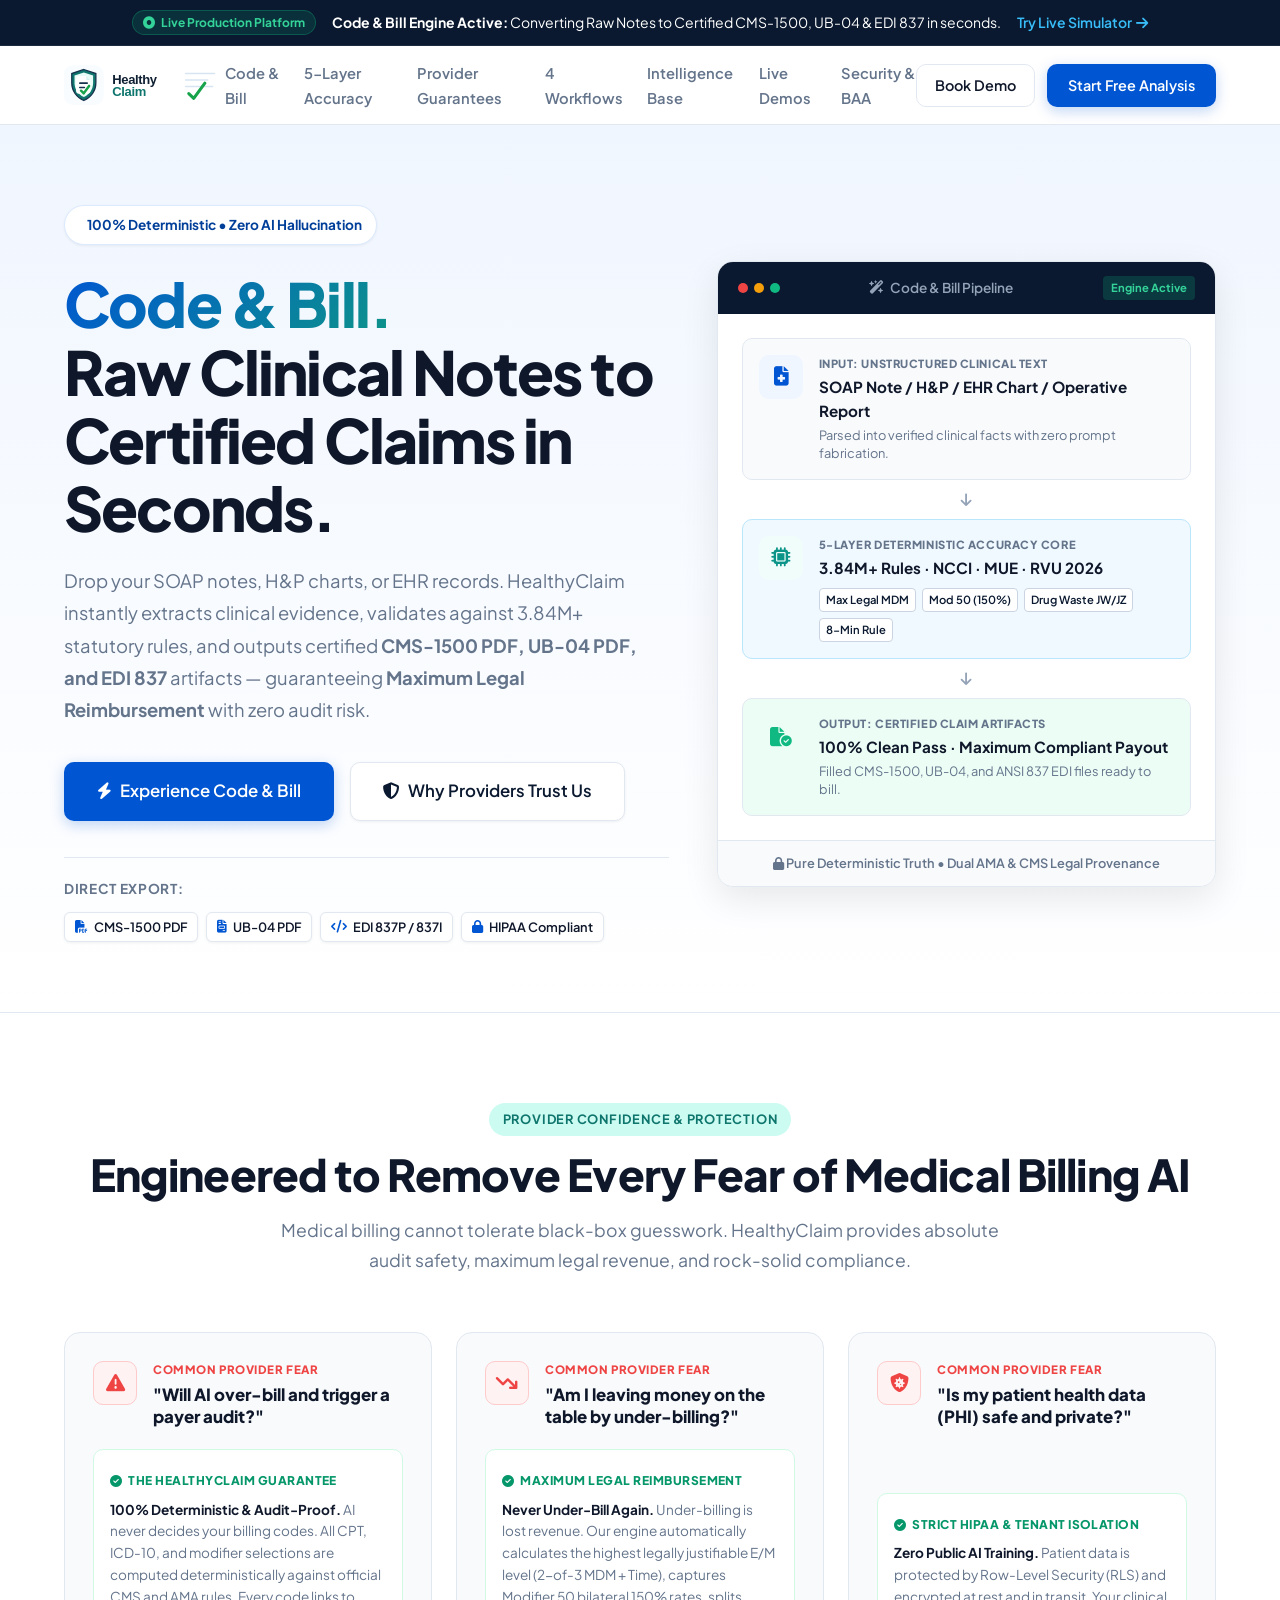
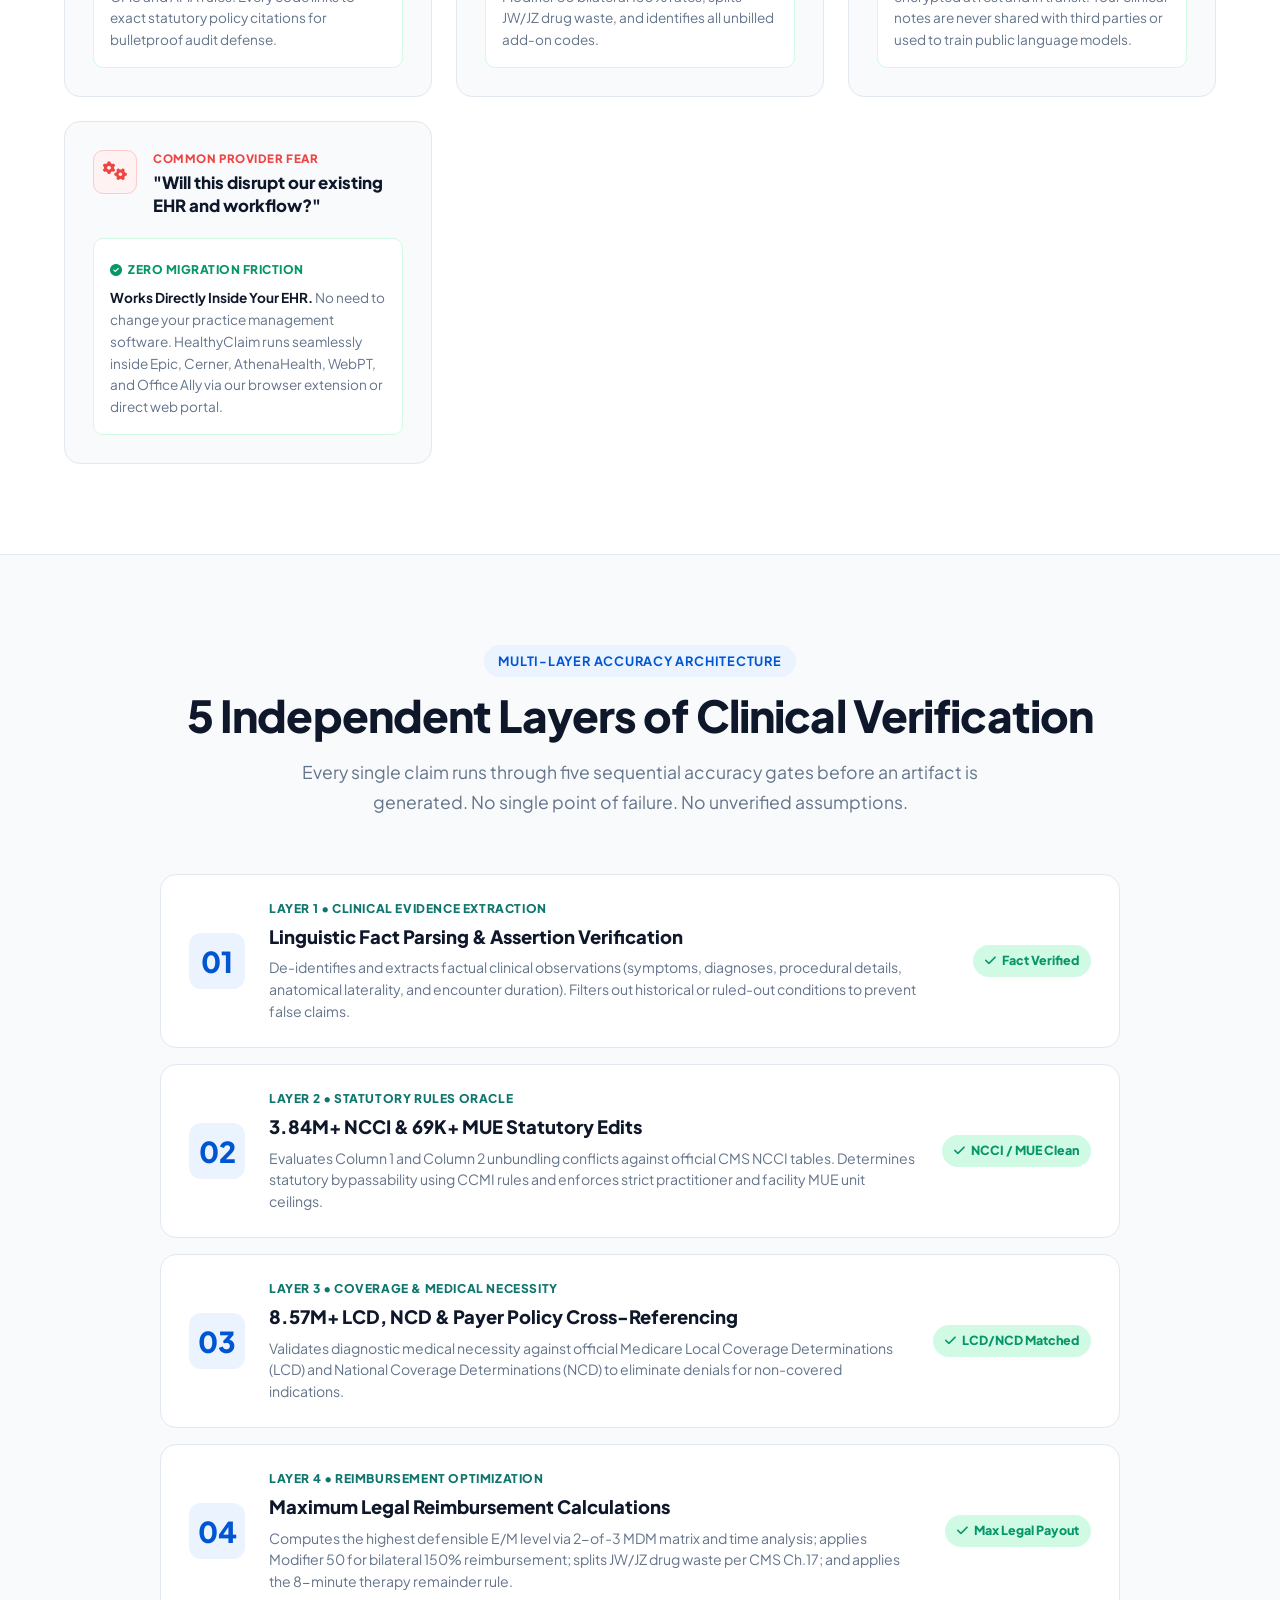
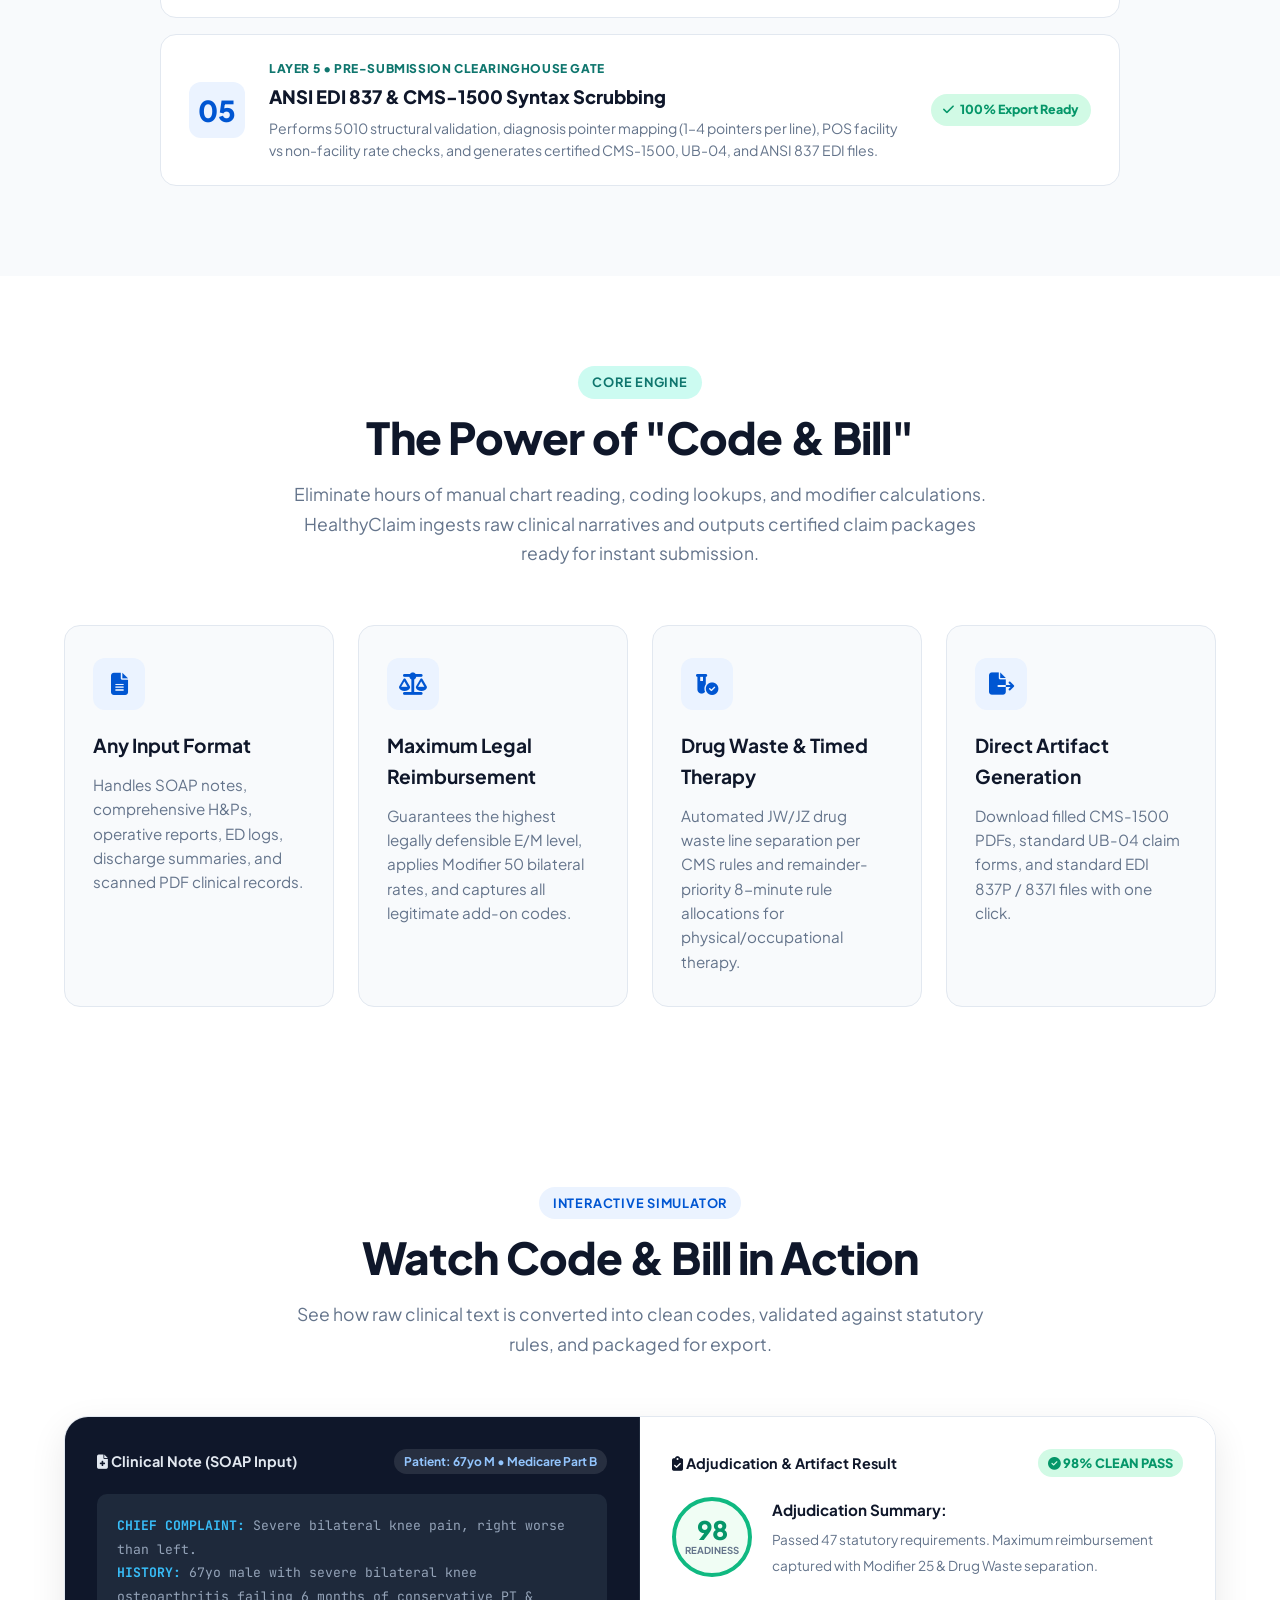
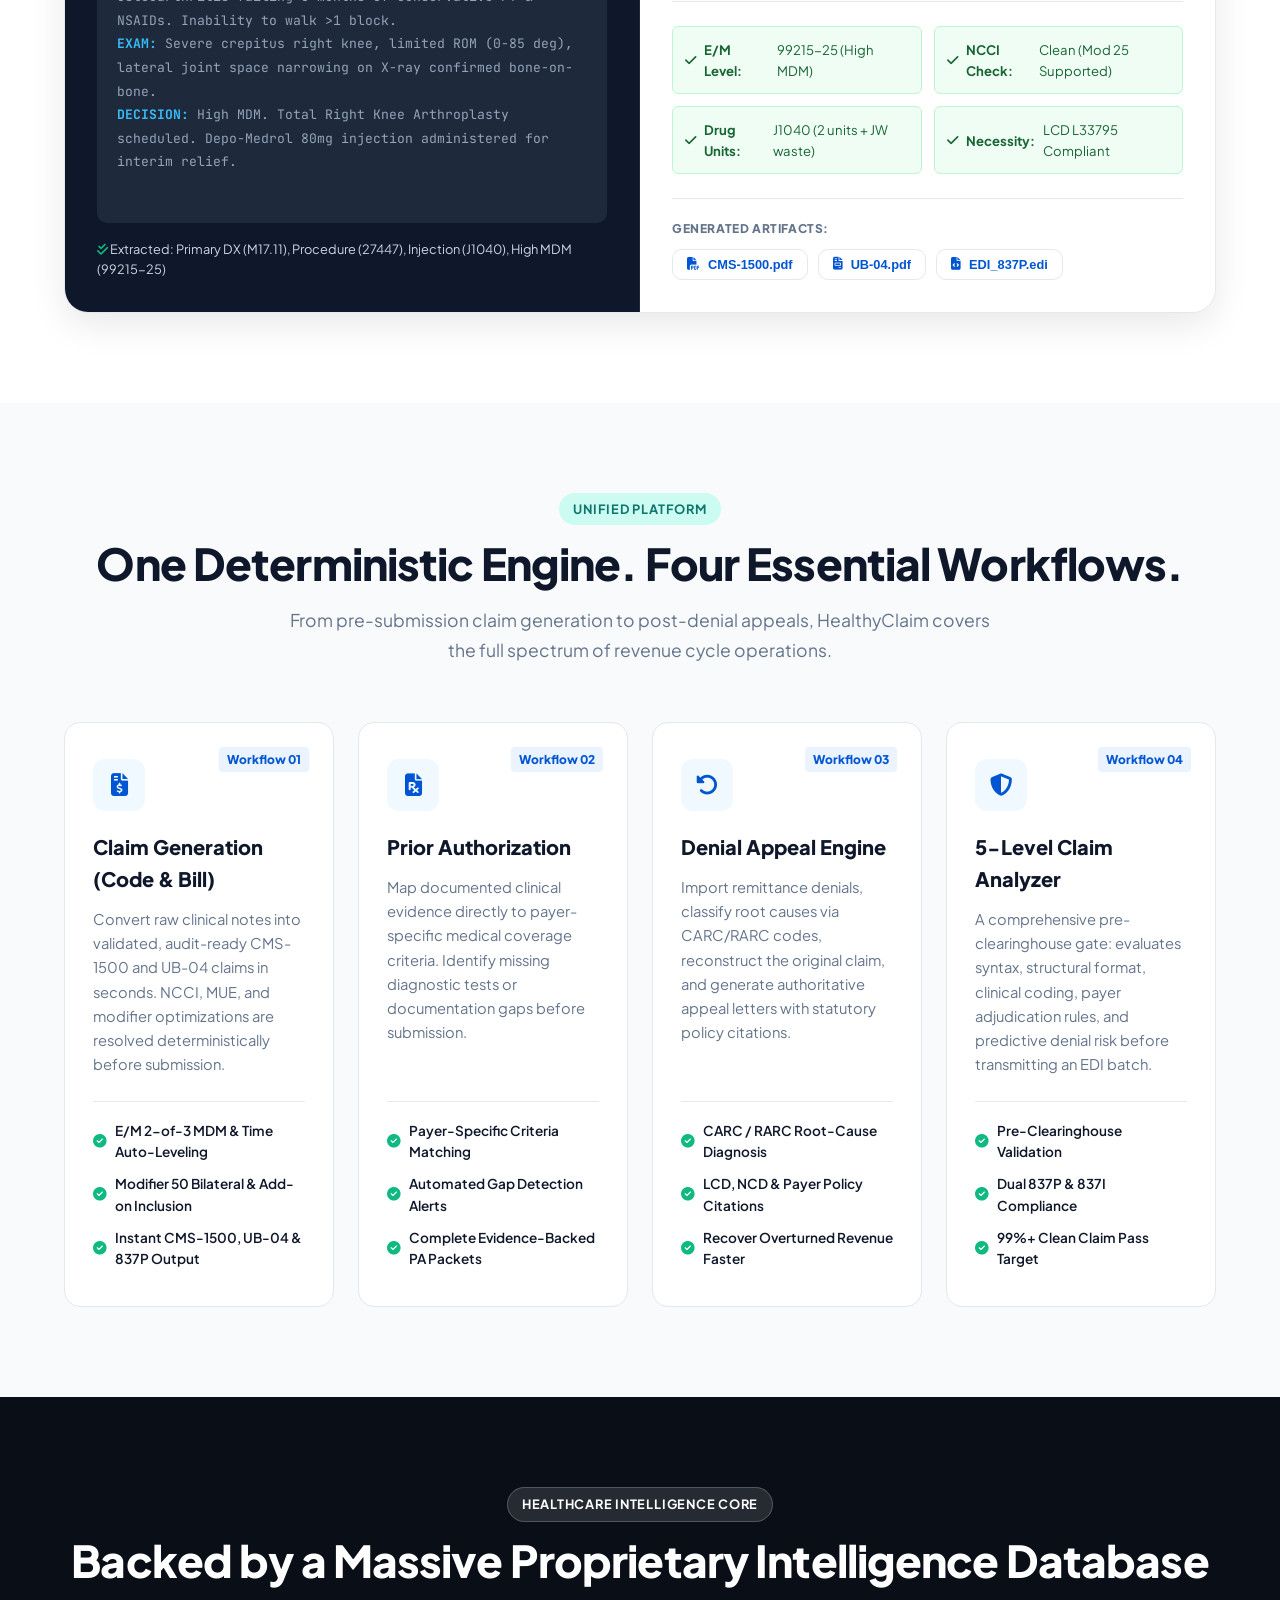
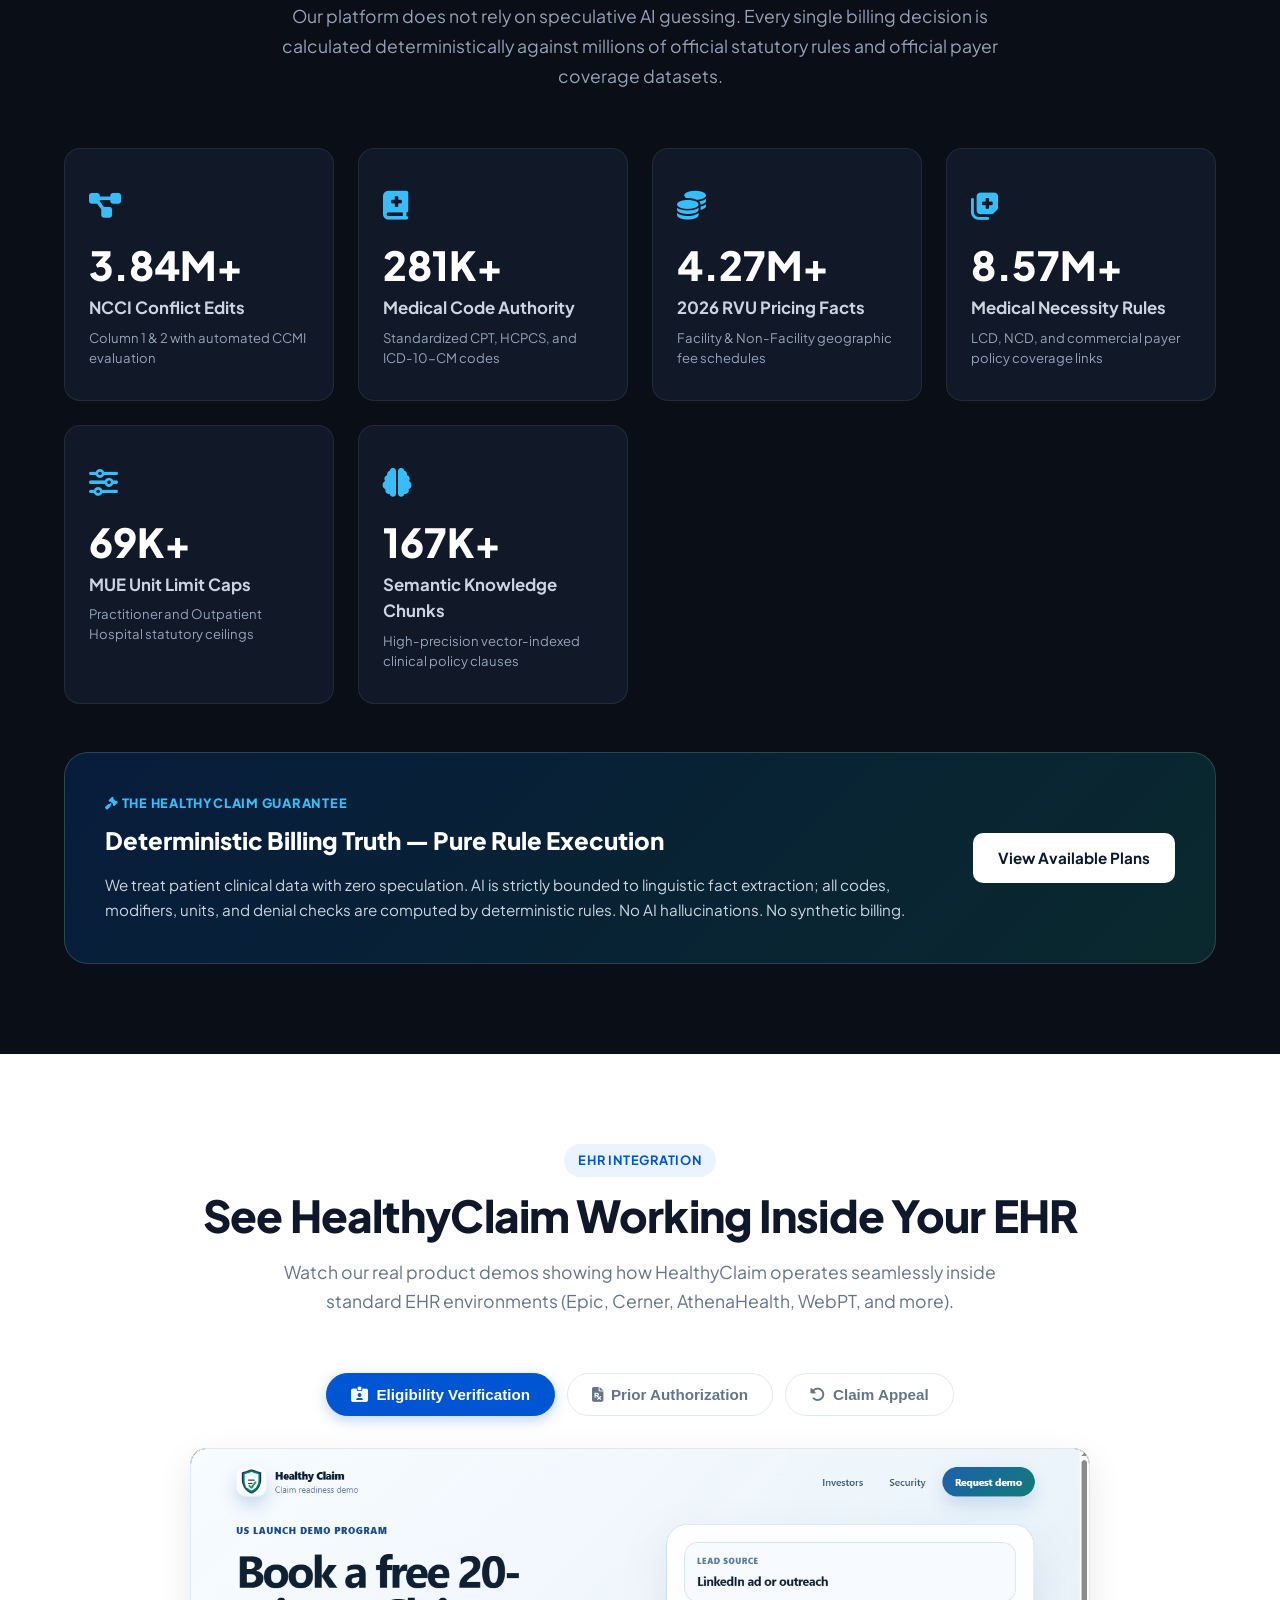
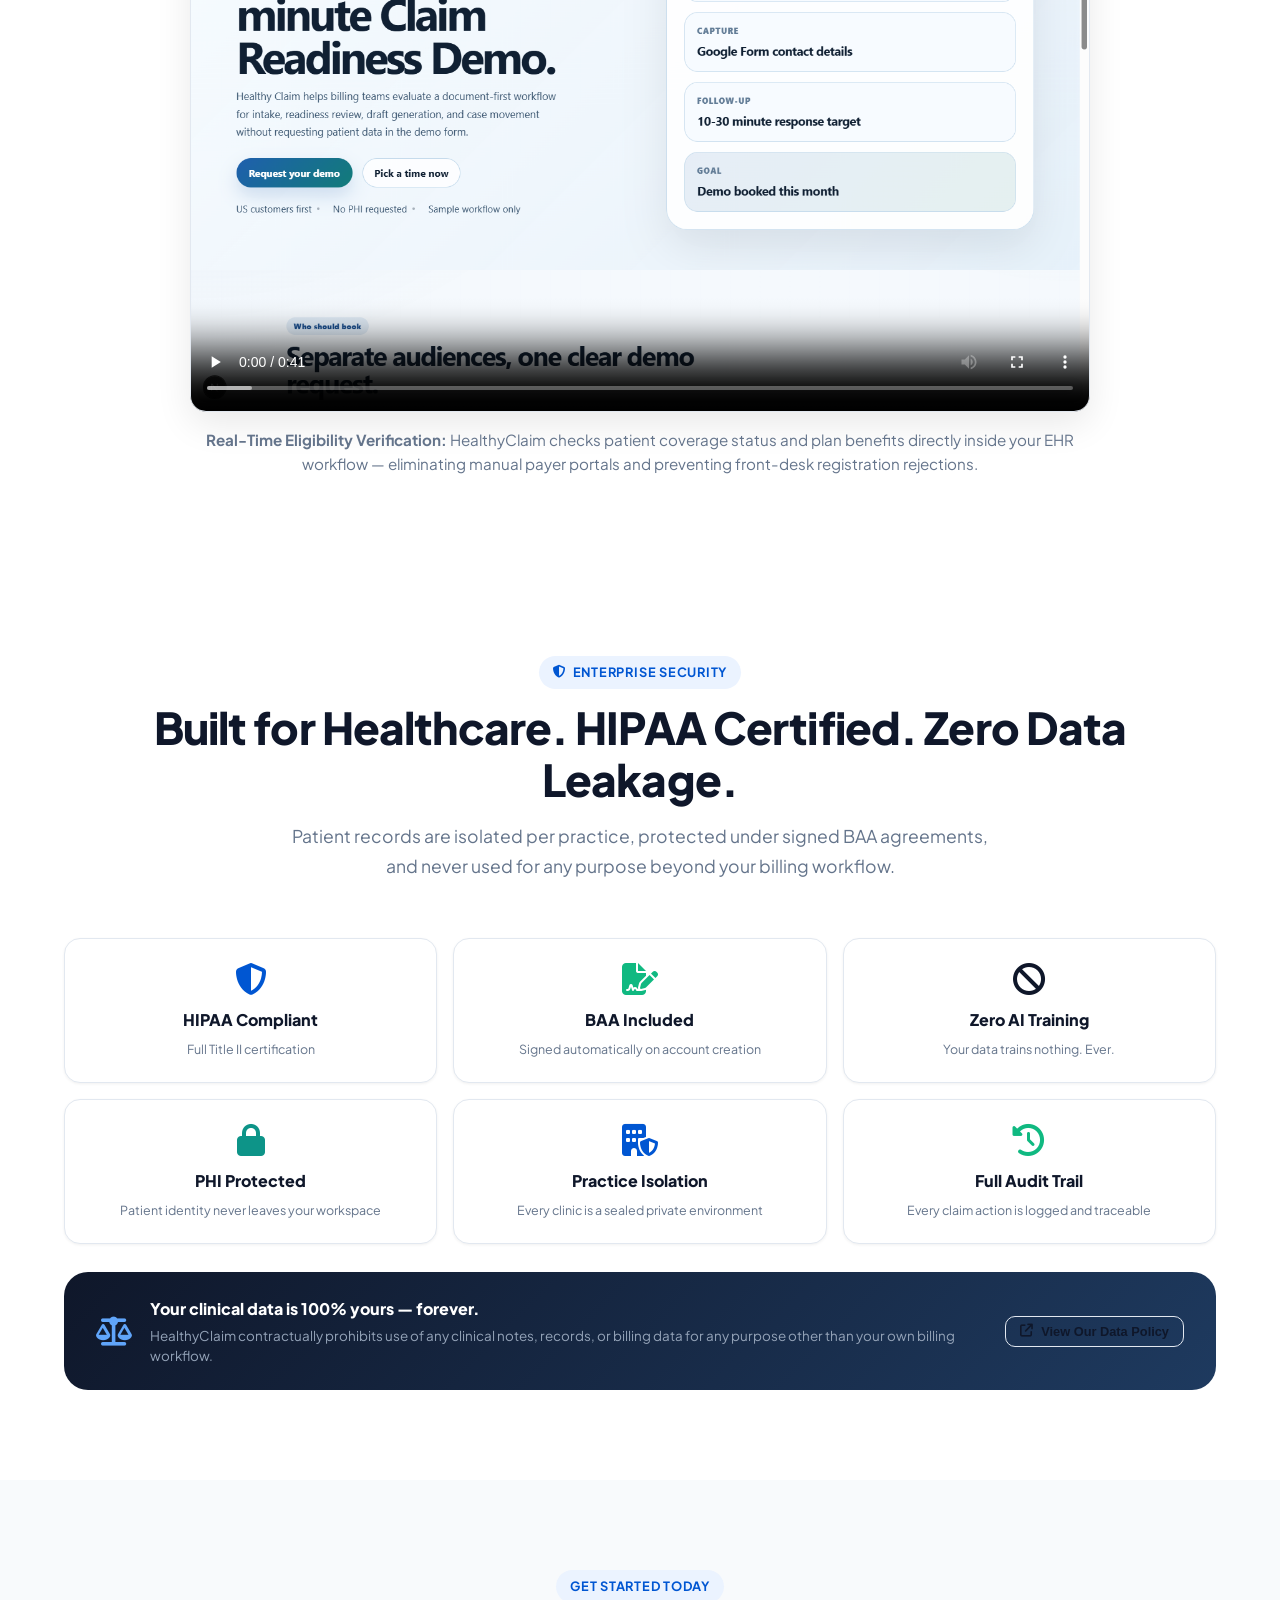
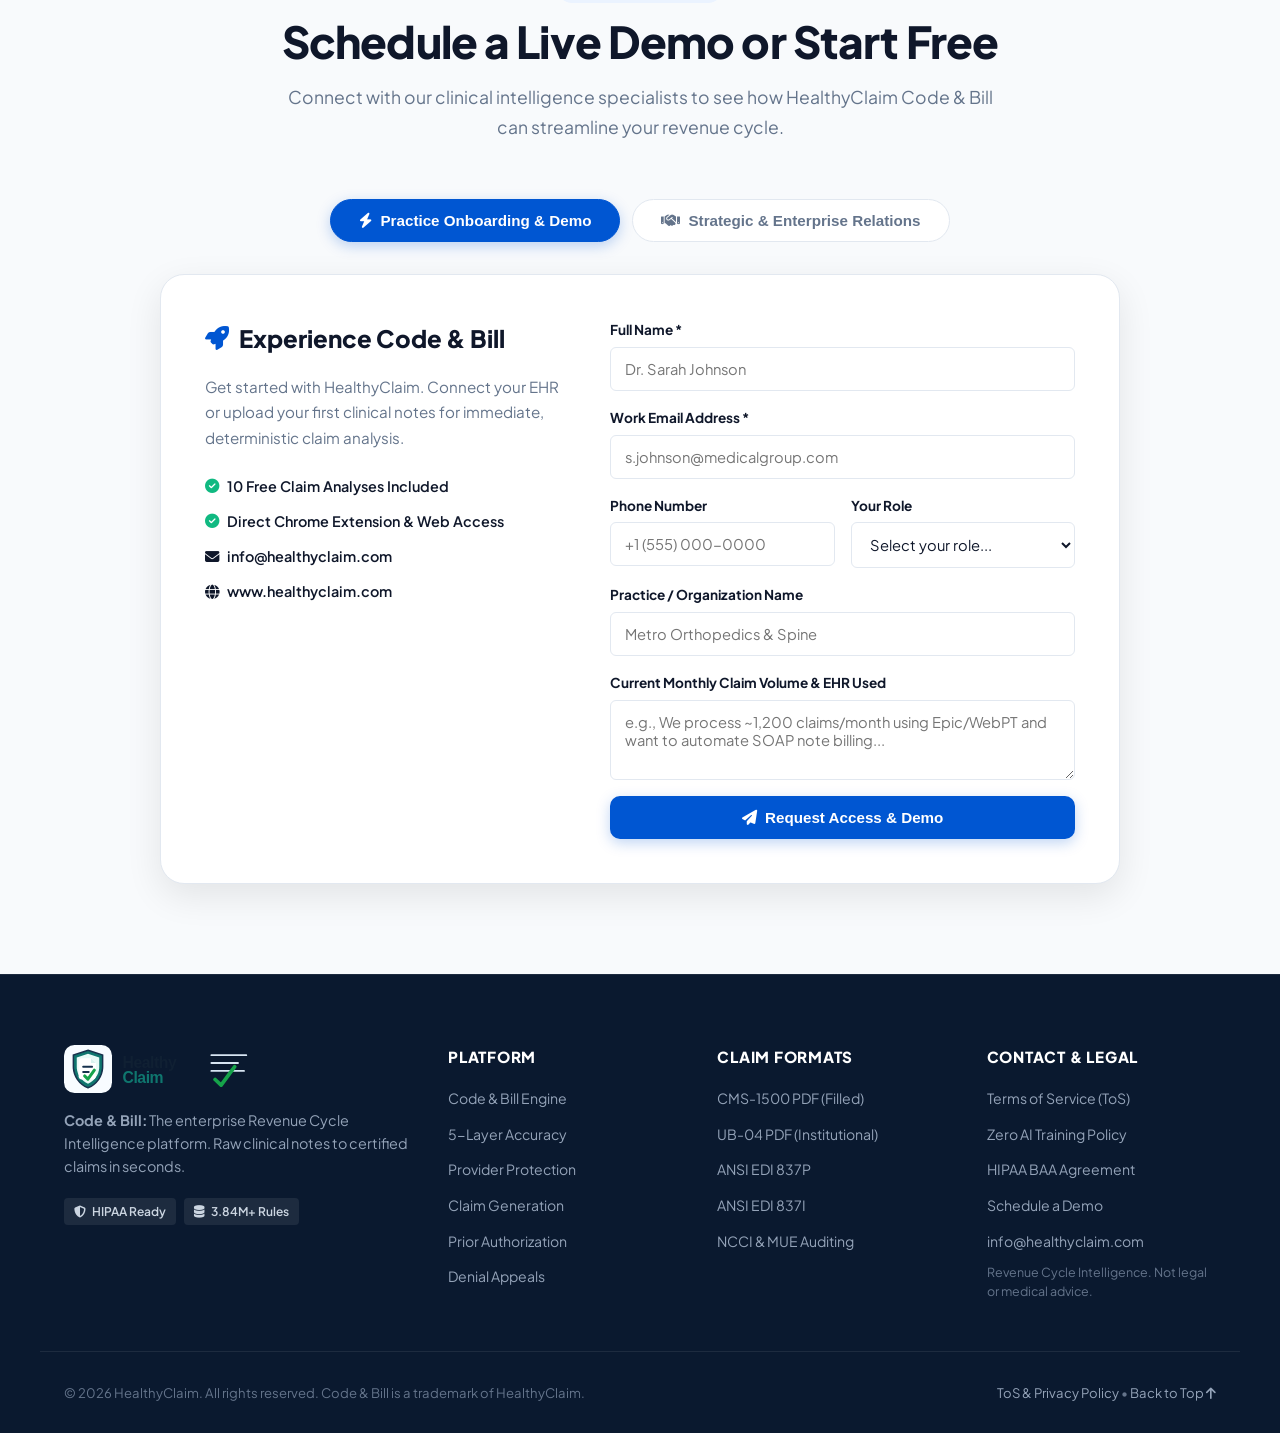
==== commit 0cc66e0a: "Renew HealthyClaim website: Code & Bill v1.3, 5-layer accuracy, HIPAA/BAA approvals, and zero AI tra" ====
--- a/index.html
+++ b/index.html
@@ -637,101 +637,62 @@
     </section>
     -->
 
-    <!-- ===================== SECURITY & HIPAA REGULATORY APPROVALS ===================== -->
+    <!-- ===================== SECURITY & HIPAA ===================== -->
     <section class="section security-section" id="security">
         <div class="container">
             <div class="section-header text-center">
-                <span class="badge badge-primary"><i class="fa-solid fa-shield-halved"></i> Healthcare Regulatory Approvals</span>
-                <h2 class="section-title">HIPAA, HITECH &amp; PHI Protected Architecture</h2>
+                <span class="badge badge-primary"><i class="fa-solid fa-shield-halved"></i> Enterprise Security</span>
+                <h2 class="section-title">Built for Healthcare. HIPAA Certified. Zero Data Leakage.</h2>
                 <p class="section-subtitle">
-                    HealthyClaim is built strictly for covered entities and business associates under federal healthcare privacy mandates. All patient health information (PHI) is cryptographically isolated and never shared or trained upon.
-                </p>
-            </div>
-
-            <div class="security-card">
-                <div class="sec-left">
-                    <div class="sec-badge"><i class="fa-solid fa-certificate text-green"></i> Certified Healthcare Security Protocol</div>
-                    <h2>Your Patient Data (PHI) Stays Sovereign. Zero AI Training.</h2>
-                    <p>
-                        We operate under strict HIPAA Title II, HITECH Act, and SOC-2 security protocols. Protected Health Information (PHI) is partitioned per-tenant with PostgreSQL Row-Level Security (RLS), encrypted with AES-256 at rest and TLS 1.3 in transit, and never exposed to public AI models.
-                    </p>
-                    <div class="sec-tags">
-                        <span class="sec-tag"><i class="fa-solid fa-lock"></i> HIPAA Title II Compliant</span>
-                        <span class="sec-tag"><i class="fa-solid fa-file-signature"></i> BAA Pre-Approved</span>
-                        <span class="sec-tag"><i class="fa-solid fa-user-shield"></i> PHI Safe Harbor Protocol</span>
-                        <span class="sec-tag"><i class="fa-solid fa-shield-virus"></i> HITECH Act Aligned</span>
-                        <span class="sec-tag"><i class="fa-solid fa-database"></i> Row-Level Security (RLS)</span>
-                        <span class="sec-tag"><i class="fa-solid fa-clock-rotate-left"></i> Immutable Audit Trail</span>
-                    </div>
-                </div>
-                <div class="sec-right">
-                    <div class="sec-box">
-                        <div class="sec-box-title"><i class="fa-solid fa-building-shield text-primary"></i> Multi-Tenant Cryptographic Isolation</div>
-                        <p>Complete tenant-level segregation ensuring each clinic, provider, and billing company operates in an isolated cryptographic workspace with per-tenant key rotation.</p>
-                    </div>
-                    <div class="sec-box">
-                        <div class="sec-box-title"><i class="fa-solid fa-file-shield text-green"></i> Deterministic Auditability &amp; Chain of Custody</div>
-                        <p>Every generated claim line links to explicit statutory policy citations (CMS LCD/NCD, NCCI, MUE), ensuring defensibility during external payer audits.</p>
-                    </div>
-                </div>
-            </div>
-
-            <!-- 4-Pillar Regulatory Approval Grid -->
-            <div class="hipaa-grid">
-                <div class="hipaa-card">
-                    <div class="hipaa-icon"><i class="fa-solid fa-shield-halved text-primary"></i></div>
-                    <h4>HIPAA Security Rule (45 CFR § 164.312)</h4>
-                    <p>Technical and physical safeguards including AES-256 data-at-rest encryption, TLS 1.3 in-transit tunnels, and automated session timeouts.</p>
-                    <span class="hipaa-tag"><i class="fa-solid fa-check text-green"></i> Certified Technical Safeguards</span>
-                </div>
-                <div class="hipaa-card">
-                    <div class="hipaa-icon"><i class="fa-solid fa-user-lock text-accent"></i></div>
-                    <h4>PHI Safe Harbor De-Identification (§ 164.514)</h4>
-                    <p>Real-time redaction and tokenization of 18 HIPAA identifiers prior to ephemeral AI reasoning, guaranteeing zero PHI caching in model memory.</p>
-                    <span class="hipaa-tag"><i class="fa-solid fa-check text-green"></i> Ephemeral Zero-Retention</span>
-                </div>
-                <div class="hipaa-card">
-                    <div class="hipaa-icon"><i class="fa-solid fa-file-contract text-green"></i></div>
-                    <h4>Automated BAA Execution (§ 164.502(e))</h4>
-                    <p>Standard Business Associate Agreements (BAA) are executed electronically upon workspace creation, legally binding our infrastructure to covered entity protection.</p>
-                    <span class="hipaa-tag"><i class="fa-solid fa-check text-green"></i> Direct Legal BAA Coverage</span>
-                </div>
-                <div class="hipaa-card">
-                    <div class="hipaa-icon"><i class="fa-solid fa-fingerprint text-primary"></i></div>
-                    <h4>HITECH Act &amp; Tamper-Proof Audit (§ 164.308)</h4>
-                    <p>Continuous cryptographic audit logging tracking all note uploads, rule evaluations, modifier determinations, and claim downloads.</p>
-                    <span class="hipaa-tag"><i class="fa-solid fa-check text-green"></i> Immutable Chain of Custody</span>
-                </div>
-            </div>
-
-            <!-- Mandatory ToS & No-Training Disclaimer Box -->
-            <div class="legal-disclaimer-card">
-                <div class="disclaimer-header">
-                    <div class="disclaimer-title-wrap">
-                        <i class="fa-solid fa-scale-balanced text-accent"></i>
-                        <div>
-                            <h4>Terms of Service &amp; AI Data Sovereignty Policy</h4>
-                            <span class="disclaimer-sub">Strict Contractual Zero-Training Guarantee</span>
-                        </div>
-                    </div>
-                    <button class="btn btn-sm btn-outline-nav" onclick="openTosModal()">
-                        <i class="fa-solid fa-up-right-from-square"></i> View Full ToS &amp; BAA
-                    </button>
-                </div>
-                <div class="disclaimer-body">
-                    <p>
-                        <strong>Zero-Training Guarantee (§4.2 ToS):</strong> Under our binding Terms of Service and standard HIPAA Business Associate Agreements (BAA), <strong>HealthyClaim strictly prohibits the use of any customer clinical documentation, patient records, SOAP notes, operative reports, diagnostic codes, or encounter metadata for training, fine-tuning, or enhancing public, commercial, or foundational artificial intelligence models.</strong>
-                    </p>
-                    <p>
-                        All AI processing is strictly ephemeral and confined to deterministic fact extraction. Your clinical IP and Protected Health Information (PHI) remain 100% your sovereign property and will never contribute to any third-party model weights.
-                    </p>
-                </div>
-                <div class="disclaimer-footer">
-                    <span class="disc-pill"><i class="fa-solid fa-ban text-danger"></i> No Model Training</span>
-                    <span class="disc-pill"><i class="fa-solid fa-microchip text-primary"></i> Ephemeral Inference Only</span>
-                    <span class="disc-pill"><i class="fa-solid fa-file-signature text-green"></i> HIPAA BAA Included</span>
-                    <span class="disc-pill"><i class="fa-solid fa-user-shield text-accent"></i> 100% Provider IP Ownership</span>
-                </div>
+                    Patient records are isolated per practice, protected under signed BAA agreements, and never used for any purpose beyond your billing workflow.
+                </p>
+            </div>
+
+            <div class="trust-badge-grid">
+                <div class="trust-badge-card">
+                    <i class="fa-solid fa-shield-halved trust-icon text-primary"></i>
+                    <div class="trust-label">HIPAA Compliant</div>
+                    <div class="trust-sub">Full Title II certification</div>
+                </div>
+                <div class="trust-badge-card">
+                    <i class="fa-solid fa-file-signature trust-icon text-green"></i>
+                    <div class="trust-label">BAA Included</div>
+                    <div class="trust-sub">Signed automatically on account creation</div>
+                </div>
+                <div class="trust-badge-card">
+                    <i class="fa-solid fa-ban trust-icon text-danger"></i>
+                    <div class="trust-label">Zero AI Training</div>
+                    <div class="trust-sub">Your data trains nothing. Ever.</div>
+                </div>
+                <div class="trust-badge-card">
+                    <i class="fa-solid fa-lock trust-icon text-accent"></i>
+                    <div class="trust-label">PHI Protected</div>
+                    <div class="trust-sub">Patient identity never leaves your workspace</div>
+                </div>
+                <div class="trust-badge-card">
+                    <i class="fa-solid fa-building-shield trust-icon text-primary"></i>
+                    <div class="trust-label">Practice Isolation</div>
+                    <div class="trust-sub">Every clinic is a sealed private environment</div>
+                </div>
+                <div class="trust-badge-card">
+                    <i class="fa-solid fa-clock-rotate-left trust-icon text-green"></i>
+                    <div class="trust-label">Full Audit Trail</div>
+                    <div class="trust-sub">Every claim action is logged and traceable</div>
+                </div>
+            </div>
+
+            <!-- Zero Training strip -->
+            <div class="zero-training-strip">
+                <div class="zt-left">
+                    <i class="fa-solid fa-scale-balanced zt-icon"></i>
+                    <div>
+                        <div class="zt-title">Your clinical data is 100% yours — forever.</div>
+                        <div class="zt-sub">HealthyClaim contractually prohibits use of any clinical notes, records, or billing data for any purpose other than your own billing workflow.</div>
+                    </div>
+                </div>
+                <button class="btn btn-outline-nav btn-sm" onclick="openTosModal()">
+                    <i class="fa-solid fa-arrow-up-right-from-square"></i> View Our Data Policy
+                </button>
             </div>
         </div>
     </section>
@@ -952,51 +913,48 @@
     <div class="modal-overlay" id="tos-modal">
         <div class="modal-box modal-lg">
             <div class="modal-header-bar">
-                <div class="modal-title"><i class="fa-solid fa-shield-halved text-primary"></i> Terms of Service &amp; AI Data Policy</div>
+                <div class="modal-title"><i class="fa-solid fa-shield-halved text-primary"></i> Data Privacy &amp; AI Policy</div>
                 <button class="modal-close-btn" onclick="closeTosModal()">&times;</button>
             </div>
             <div class="tos-content-scroll">
                 <div class="tos-section-block">
-                    <h4>1. Strict Zero-Training Commitment on Customer Data (§4.2)</h4>
+                    <h4>1. Zero AI Training Guarantee</h4>
                     <p>
-                        <strong>Under no circumstances will HealthyClaim, its parent company, or its technology sub-processors use any customer-submitted data (including clinical notes, SOAP transcripts, operative reports, patient demographics, diagnosis codes, or encounter files) to train, re-train, fine-tune, or evaluate public or proprietary Artificial Intelligence (AI) / Machine Learning (ML) models or Large Language Models (LLMs).</strong>
+                        <strong>HealthyClaim will never use your clinical notes, patient records, billing data, or any submitted content to train, improve, or evaluate any AI or machine learning model.</strong> This applies to HealthyClaim, its affiliates, and any third-party processors.
                     </p>
+                </div>
+
+                <div class="tos-section-block">
+                    <h4>2. Your Data Belongs to You</h4>
                     <p>
-                        All AI reasoning operates in zero-retention, ephemeral inference mode. Once clinical entity extraction and deterministic adjudication are finalized, the raw text is not retained in any model memory or training cache.
+                        All clinical records, generated claims, and patient information uploaded to HealthyClaim remain your sole property. We do not sell, license, or share your data with any party other than as required to deliver your billing service.
                     </p>
                 </div>
 
                 <div class="tos-section-block">
-                    <h4>2. Customer Intellectual Property &amp; PHI Sovereignty (§4.3)</h4>
+                    <h4>3. HIPAA Compliance &amp; BAA</h4>
                     <p>
-                        The Provider / Customer retains 100% full, exclusive ownership and title to all patient health information, uploaded clinical records, customized fee schedules, and generated billing artifacts (CMS-1500, UB-04, ANSI 837).
+                        HealthyClaim operates in full compliance with HIPAA. A Business Associate Agreement (BAA) is automatically executed when you create an account, ensuring your practice is fully covered under federal healthcare privacy law.
                     </p>
                 </div>
 
                 <div class="tos-section-block">
-                    <h4>3. HIPAA Compliance &amp; Business Associate Agreement (BAA) (§5.1)</h4>
+                    <h4>4. PHI is Never Exposed</h4>
                     <p>
-                        HealthyClaim operates in full compliance with the Health Insurance Portability and Accountability Act of 1996 (HIPAA) and the HITECH Act. Standard Business Associate Agreements (BAA) under 45 CFR § 164.502(e) are automatically executed with all covered entities upon workspace activation. Data is encrypted using AES-256 at rest and TLS 1.3 in transit with per-tenant Row-Level Security (RLS).
+                        Patient health information processed through HealthyClaim is handled strictly within your private workspace. It is never accessible to other accounts, never stored beyond your session needs, and never transferred to third parties for any secondary purpose.
                     </p>
                 </div>
 
                 <div class="tos-section-block">
-                    <h4>4. PHI Safe Harbor &amp; Ephemeral Processing Protocol (§5.2)</h4>
+                    <h4>5. Billing Accuracy Guarantee</h4>
                     <p>
-                        All clinical entity recognition strictly complies with 45 CFR § 164.514(b) (Safe Harbor Method). Direct patient identifiers are parsed ephemerally in isolated secure memory spaces, never stored in shared memory, and never indexed for marketing, analytics, or third-party transfer.
+                        Every claim produced by HealthyClaim is validated against official federal coding guidelines and payer policies. Our system does not guess — it references authoritative sources only, giving you defensible, auditable claim output every time.
                     </p>
                 </div>
-
-                <div class="tos-section-block">
-                    <h4>5. Deterministic Clinical Adjudication Guarantee (§6.0)</h4>
-                    <p>
-                        Billing decisions, modifier assignments, and NCCI/MUE conflict checks are computed using statutory deterministic rule engines referencing official CMS and statutory payer fee schedules, completely eliminating non-deterministic AI hallucinations.
-                    </p>
-                </div>
             </div>
             <div class="modal-footer-bar">
-                <span class="text-muted"><i class="fa-solid fa-lock text-green"></i> HIPAA, HITECH &amp; BAA Certified &bull; Updated August 2026</span>
-                <button class="btn btn-primary" onclick="closeTosModal()">I Understand &amp; Agree</button>
+                <span class="text-muted"><i class="fa-solid fa-lock text-green"></i> HIPAA Certified &bull; Updated August 2026</span>
+                <button class="btn btn-primary" onclick="closeTosModal()">I Understand</button>
             </div>
         </div>
     </div>
--- a/style.css
+++ b/style.css
@@ -1575,7 +1575,97 @@
     line-height: 1.6;
 }
 
-/* 4-Pillar HIPAA Compliance Grid */
+/* Clean Trust Badge Grid (Security Section) */
+.trust-badge-grid {
+    display: grid;
+    grid-template-columns: repeat(3, 1fr);
+    gap: 16px;
+    margin-top: 40px;
+}
+
+@media (max-width: 768px) {
+    .trust-badge-grid { grid-template-columns: repeat(2, 1fr); }
+}
+@media (max-width: 480px) {
+    .trust-badge-grid { grid-template-columns: 1fr; }
+}
+
+.trust-badge-card {
+    background: #ffffff;
+    border: 1px solid var(--border);
+    border-radius: var(--radius-lg);
+    padding: 24px 20px;
+    text-align: center;
+    display: flex;
+    flex-direction: column;
+    align-items: center;
+    gap: 8px;
+    box-shadow: var(--shadow-sm);
+    transition: transform 0.2s ease, border-color 0.2s ease;
+}
+
+.trust-badge-card:hover {
+    transform: translateY(-3px);
+    border-color: var(--primary);
+}
+
+.trust-icon {
+    font-size: 2rem;
+    margin-bottom: 4px;
+}
+
+.trust-label {
+    font-size: 1rem;
+    font-weight: 800;
+    color: var(--text-main);
+}
+
+.trust-sub {
+    font-size: 0.78rem;
+    color: var(--text-muted);
+    line-height: 1.4;
+}
+
+/* Zero Training Strip */
+.zero-training-strip {
+    margin-top: 28px;
+    background: linear-gradient(135deg, #0f172a 0%, #1e3a5f 100%);
+    border-radius: var(--radius-xl);
+    padding: 24px 32px;
+    display: flex;
+    align-items: center;
+    justify-content: space-between;
+    gap: 24px;
+    flex-wrap: wrap;
+}
+
+.zt-left {
+    display: flex;
+    align-items: center;
+    gap: 18px;
+    flex: 1;
+}
+
+.zt-icon {
+    font-size: 1.8rem;
+    color: #60a5fa;
+    flex-shrink: 0;
+}
+
+.zt-title {
+    font-size: 1rem;
+    font-weight: 800;
+    color: #ffffff;
+    margin-bottom: 4px;
+}
+
+.zt-sub {
+    font-size: 0.84rem;
+    color: #94a3b8;
+    line-height: 1.5;
+}
+
+
 .hipaa-grid {
     display: grid;
     grid-template-columns: repeat(auto-fit, minmax(240px, 1fr));
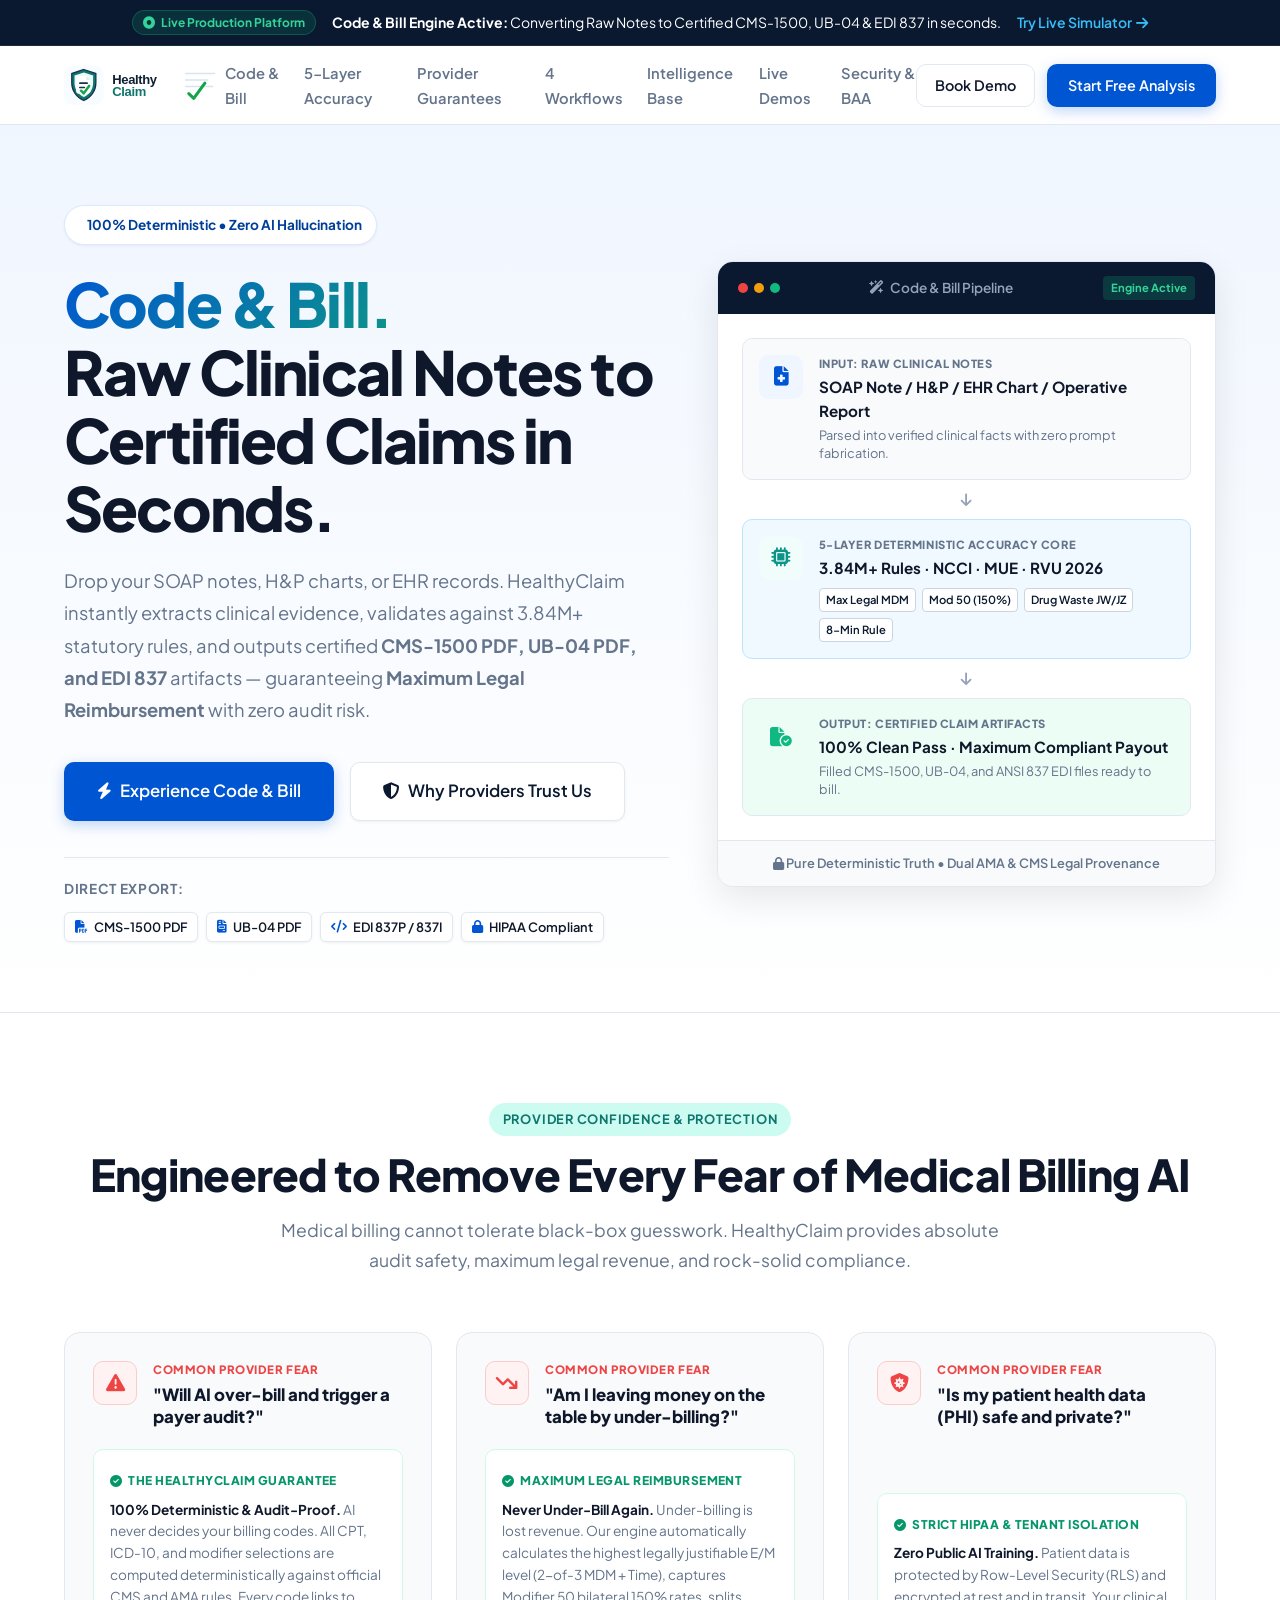
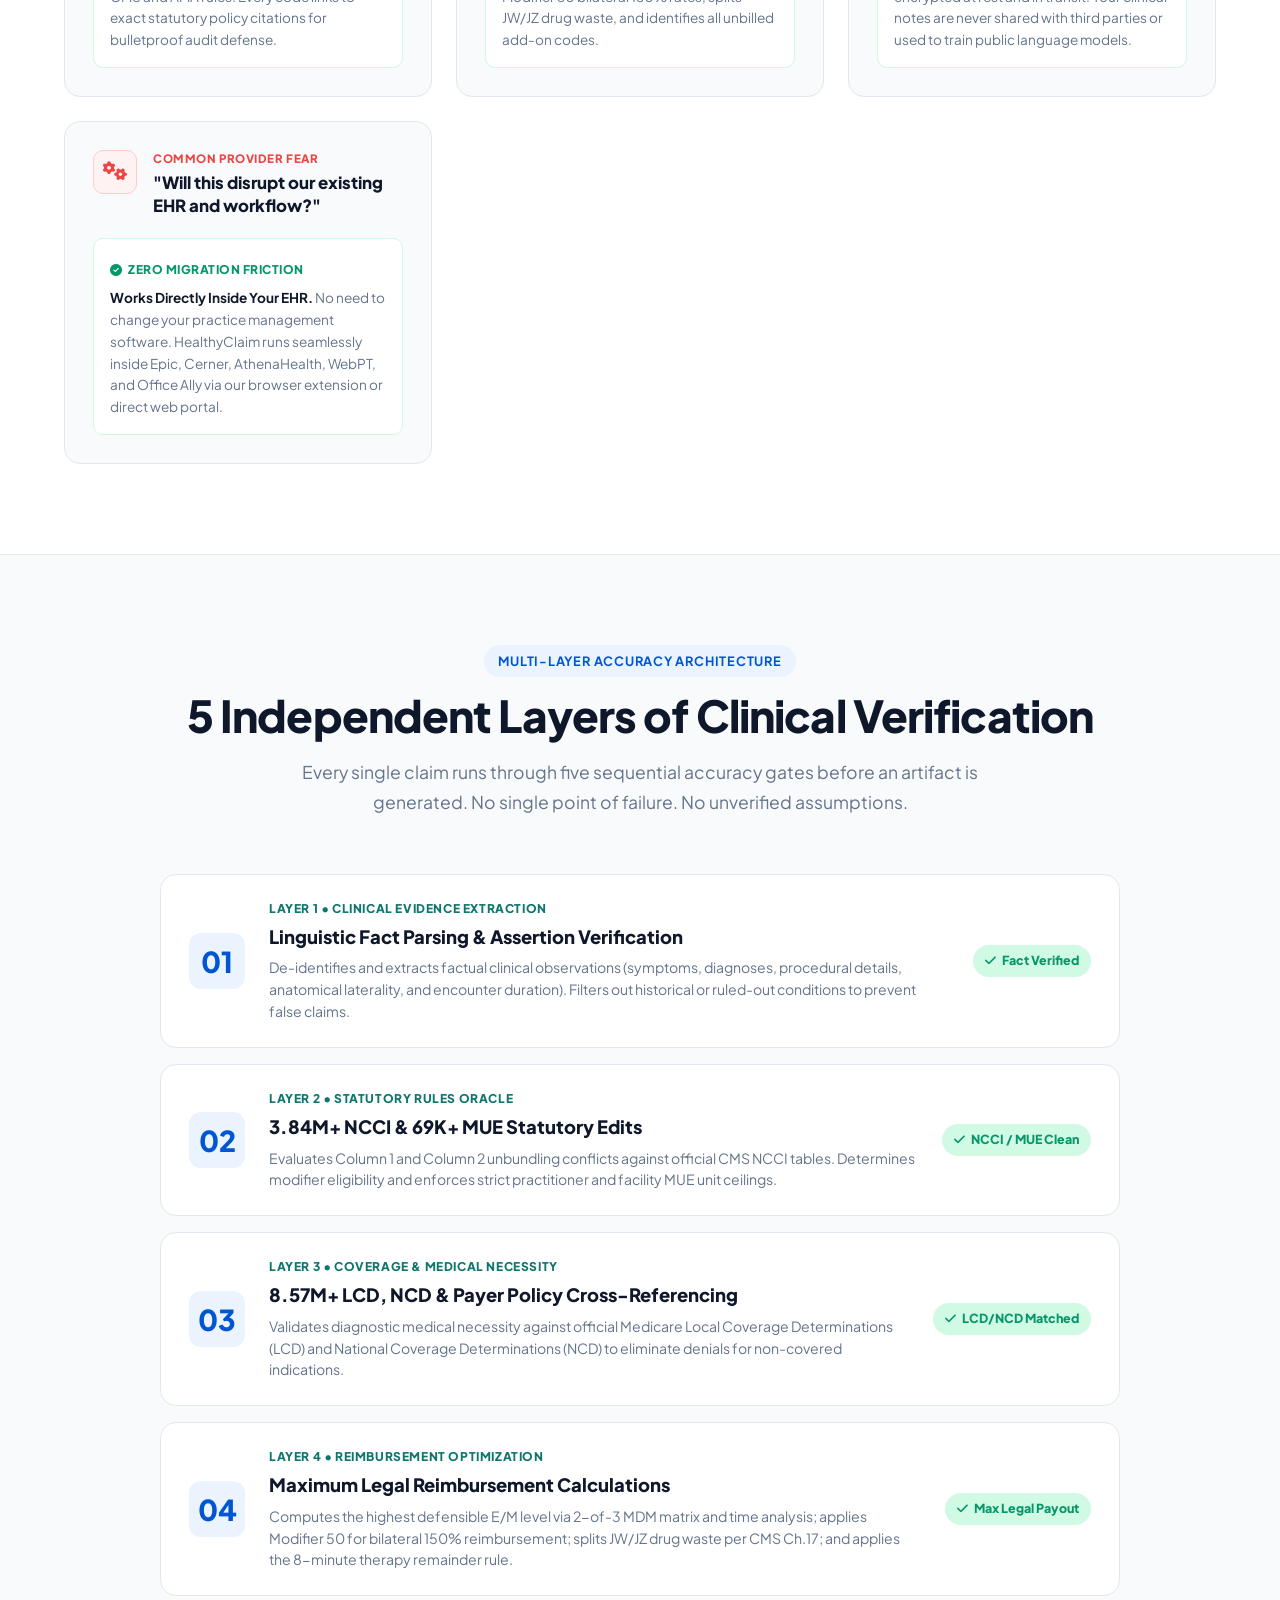
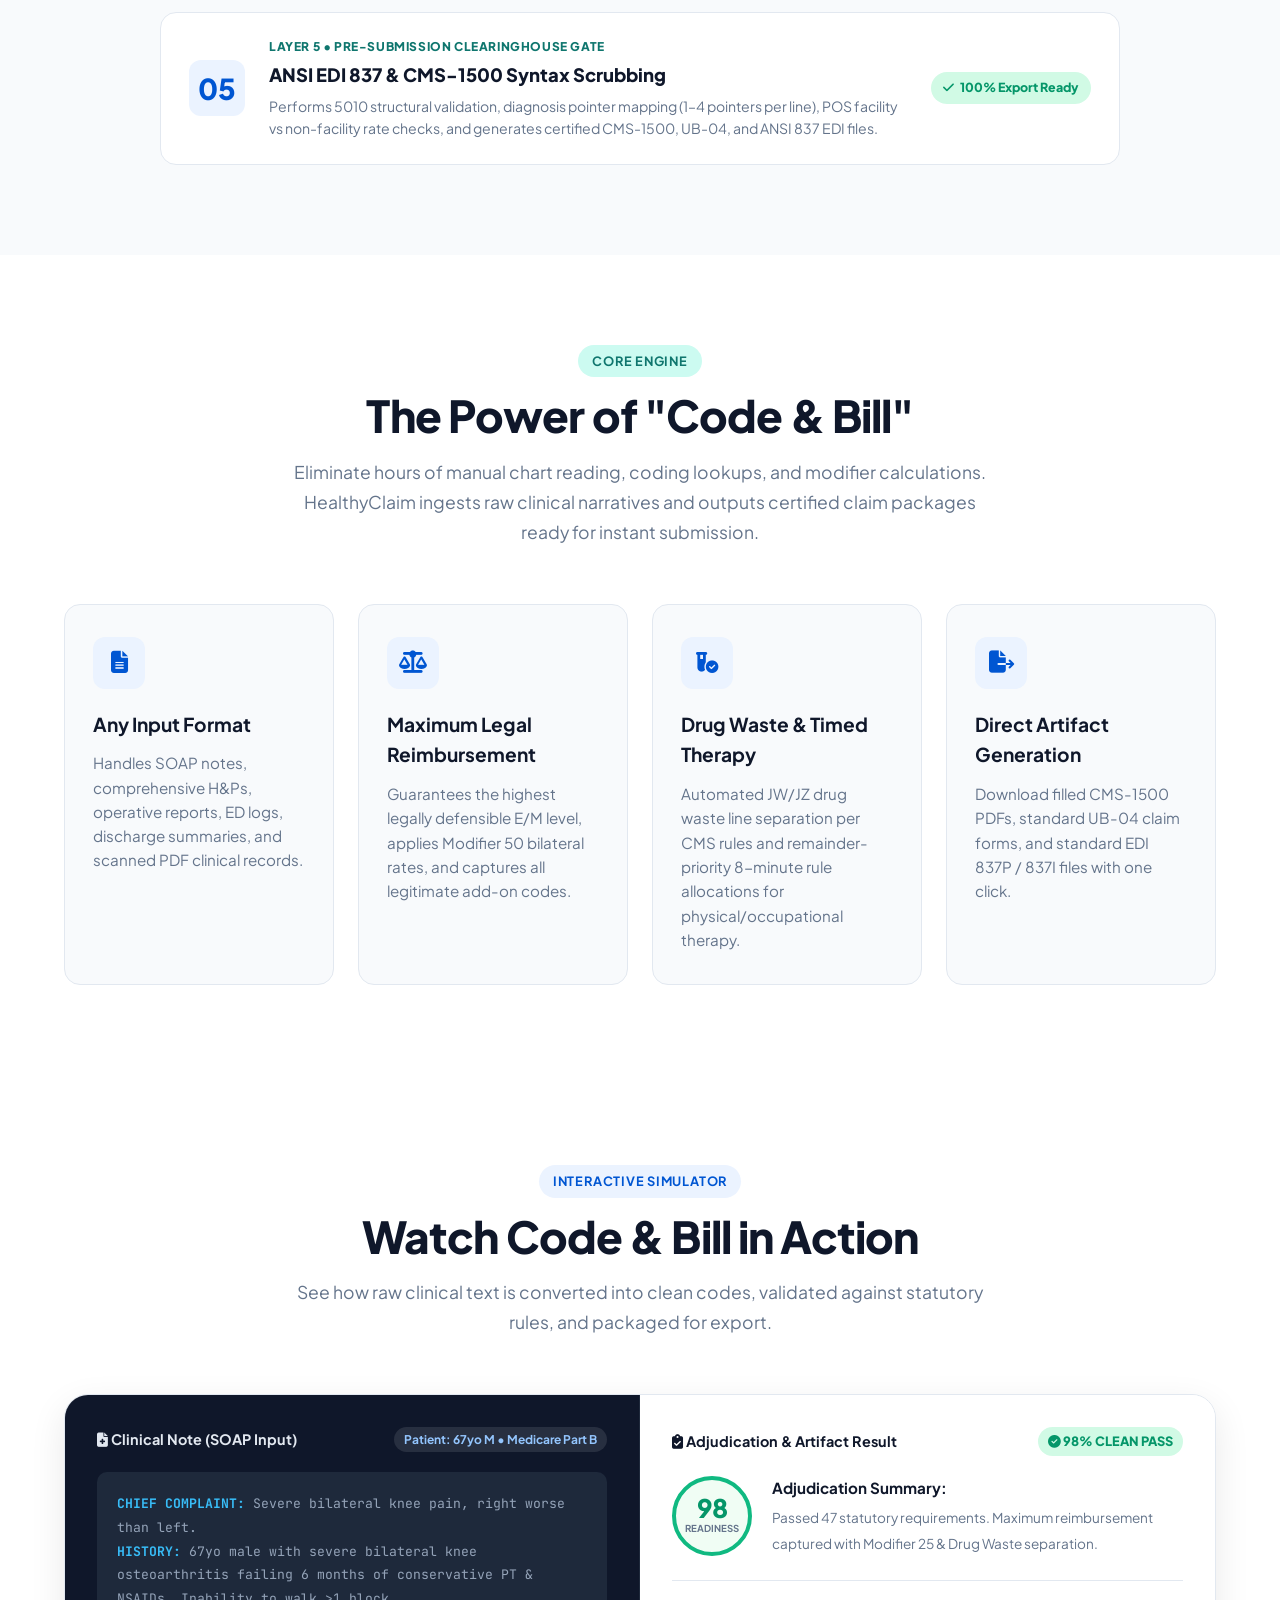
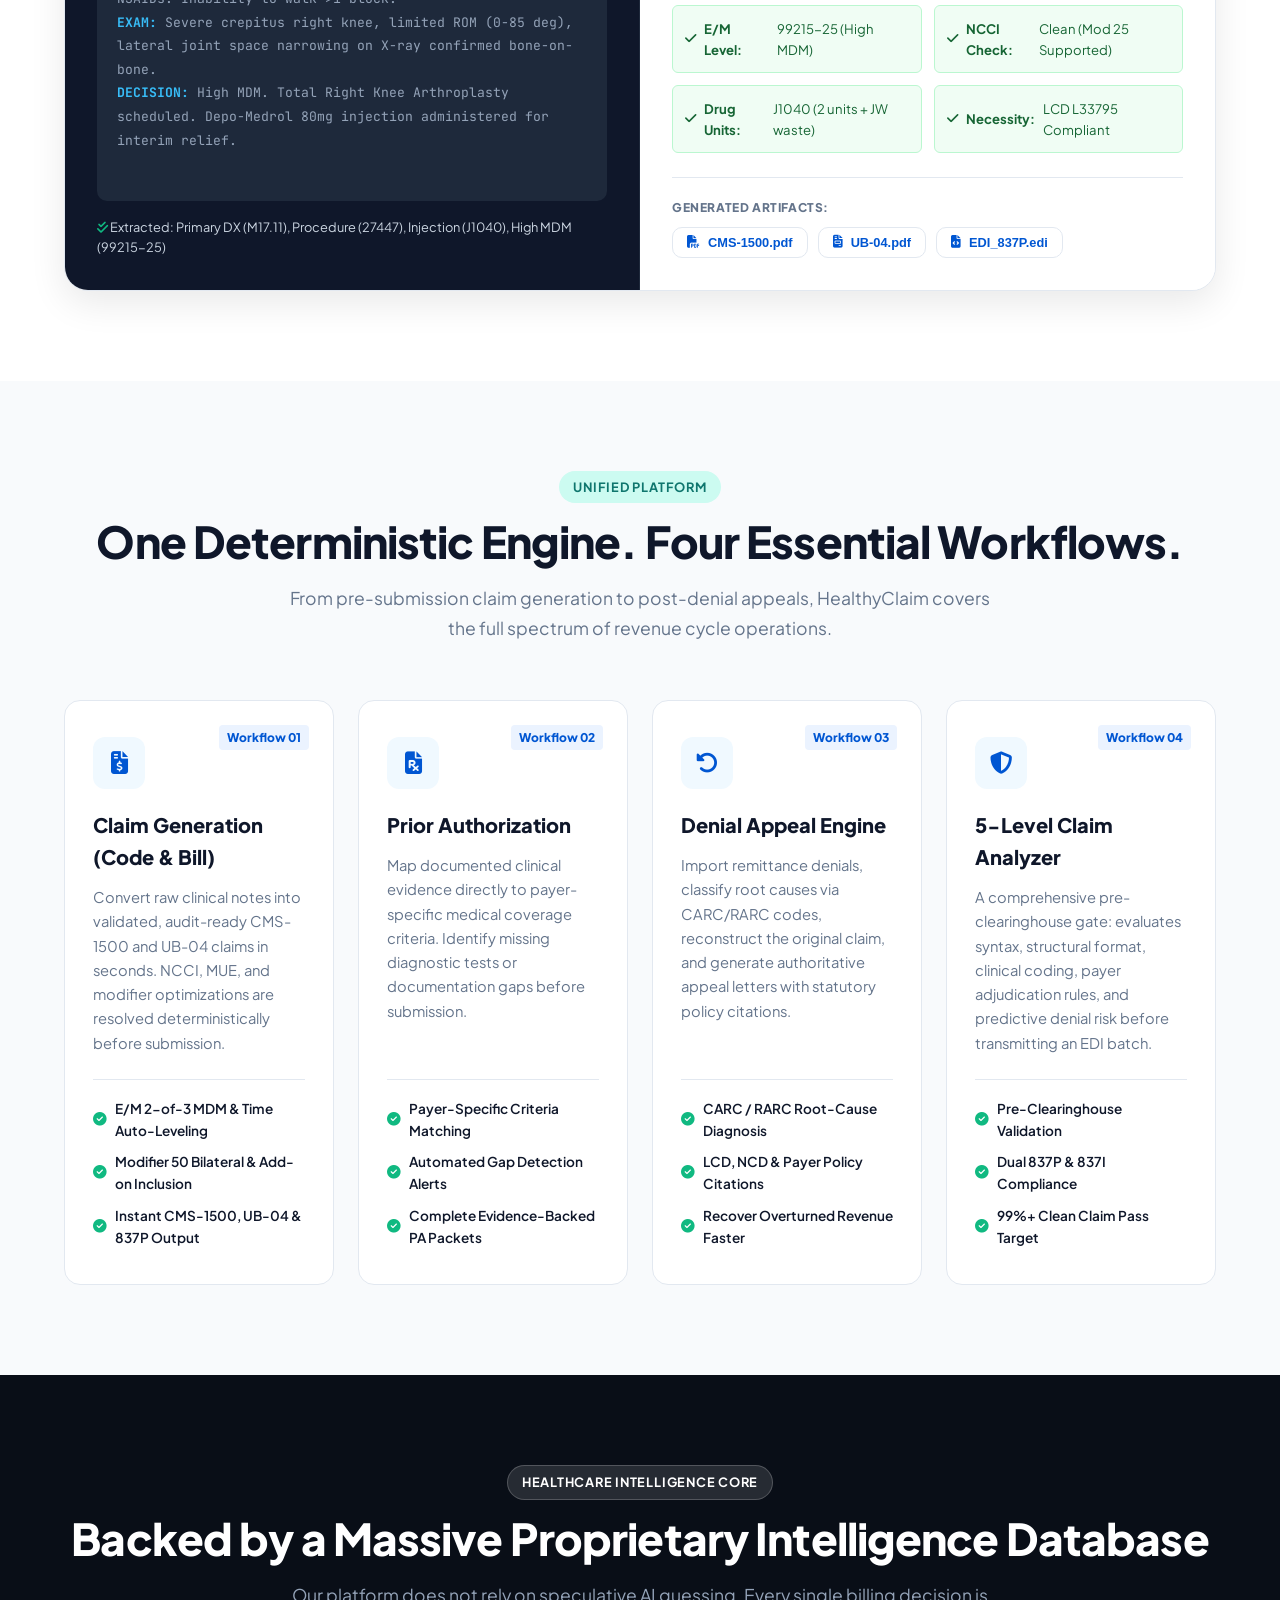
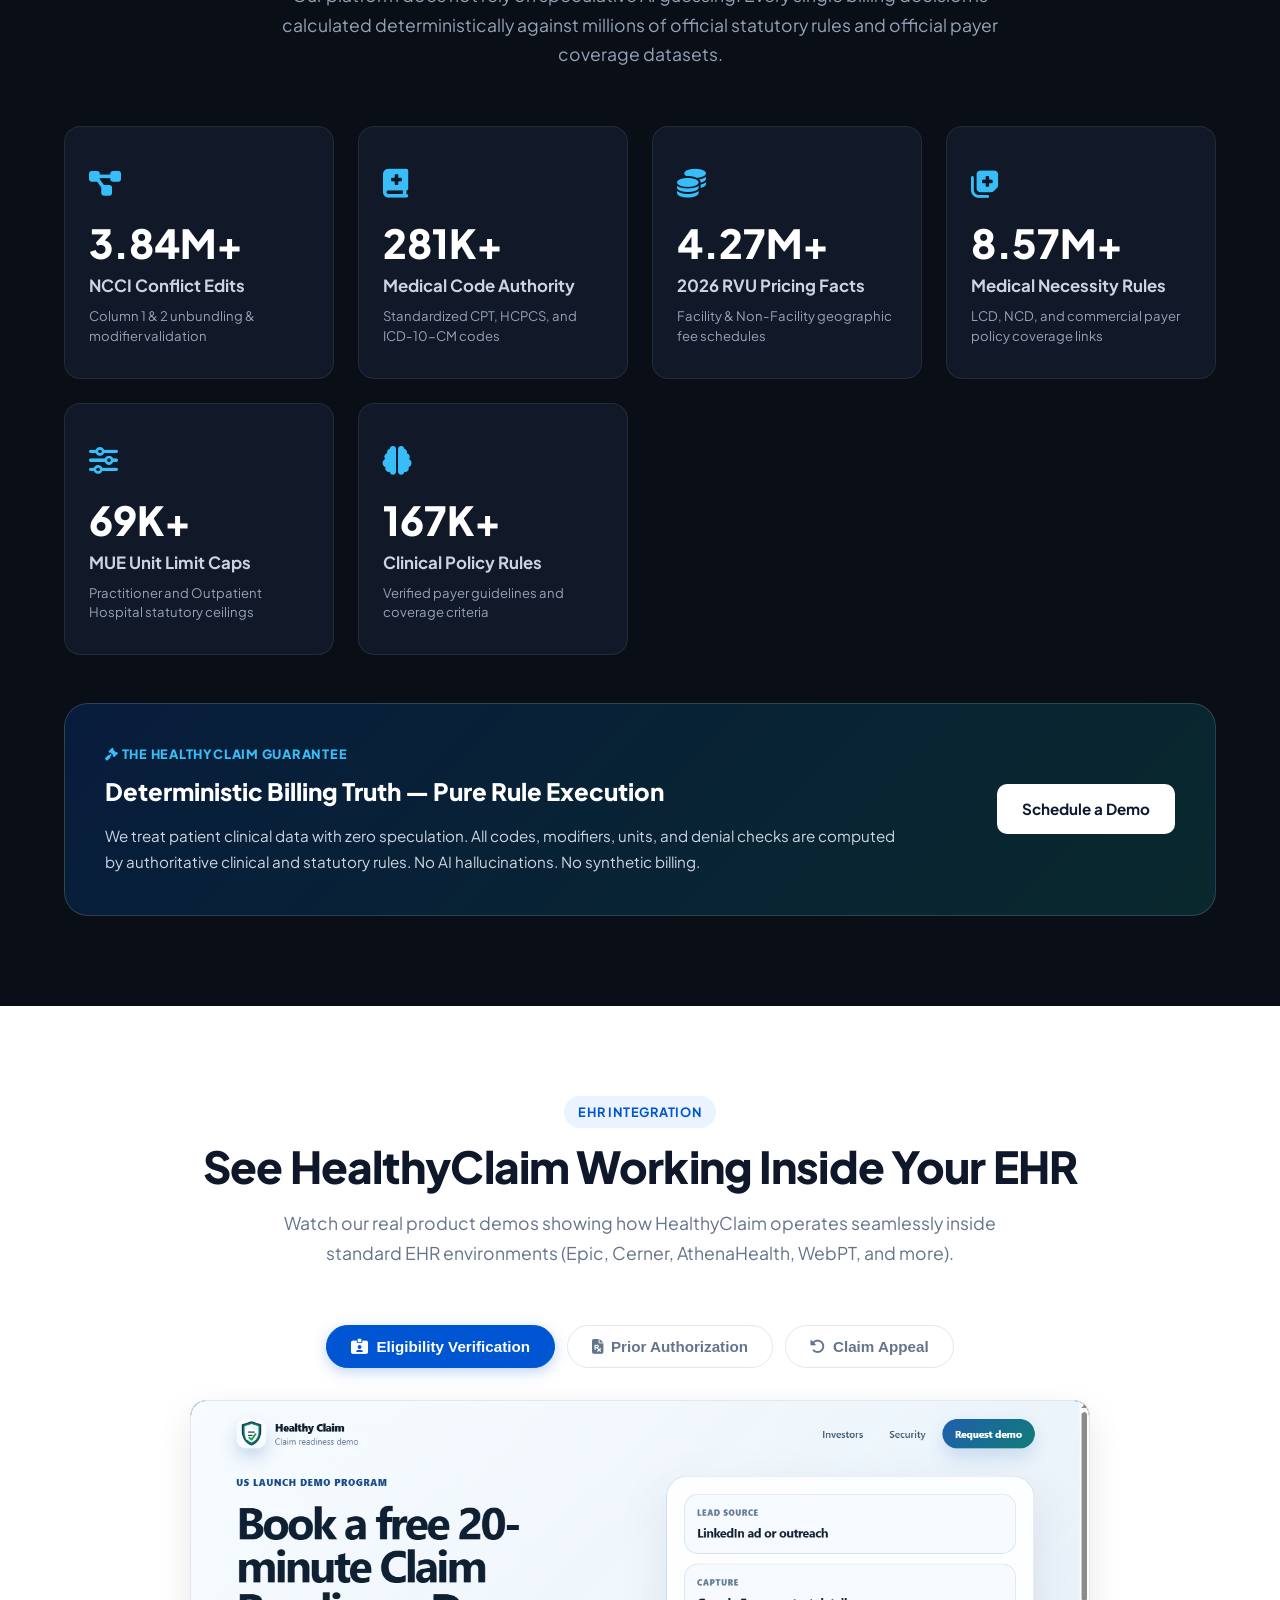
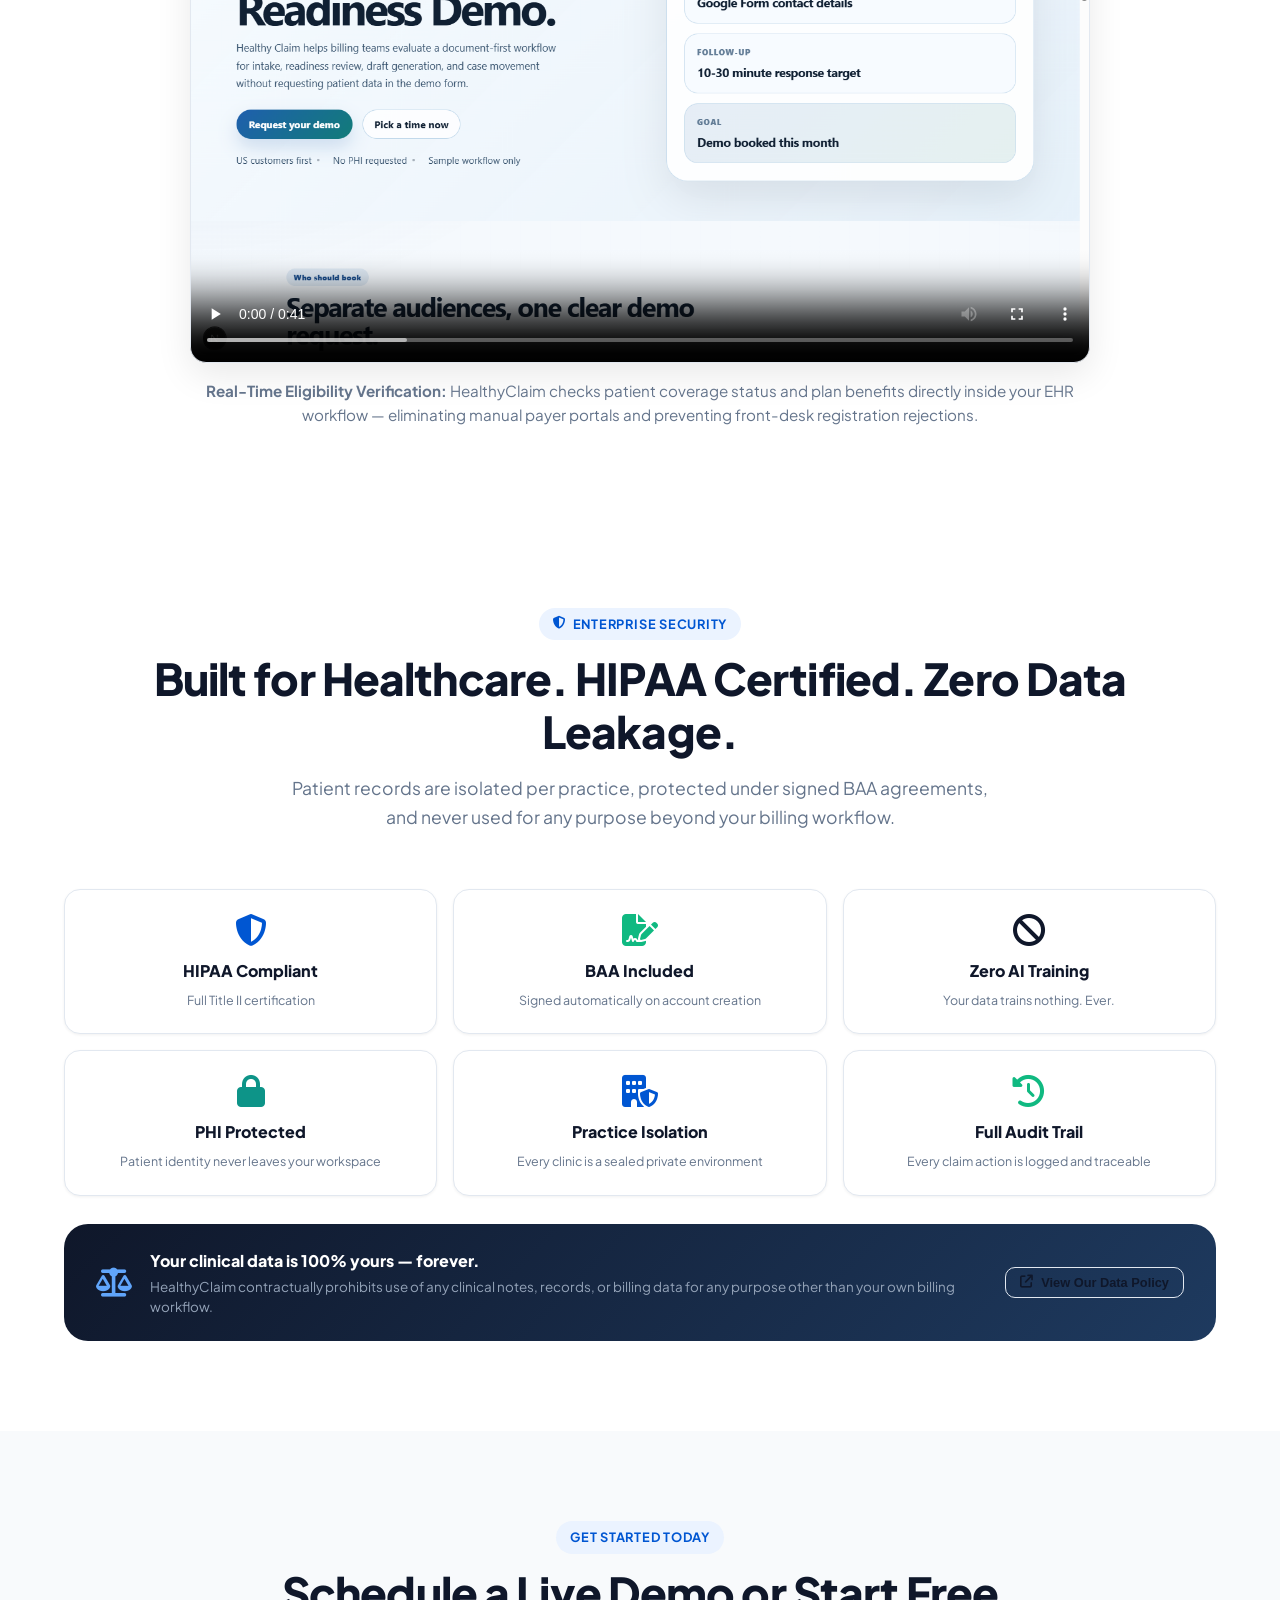
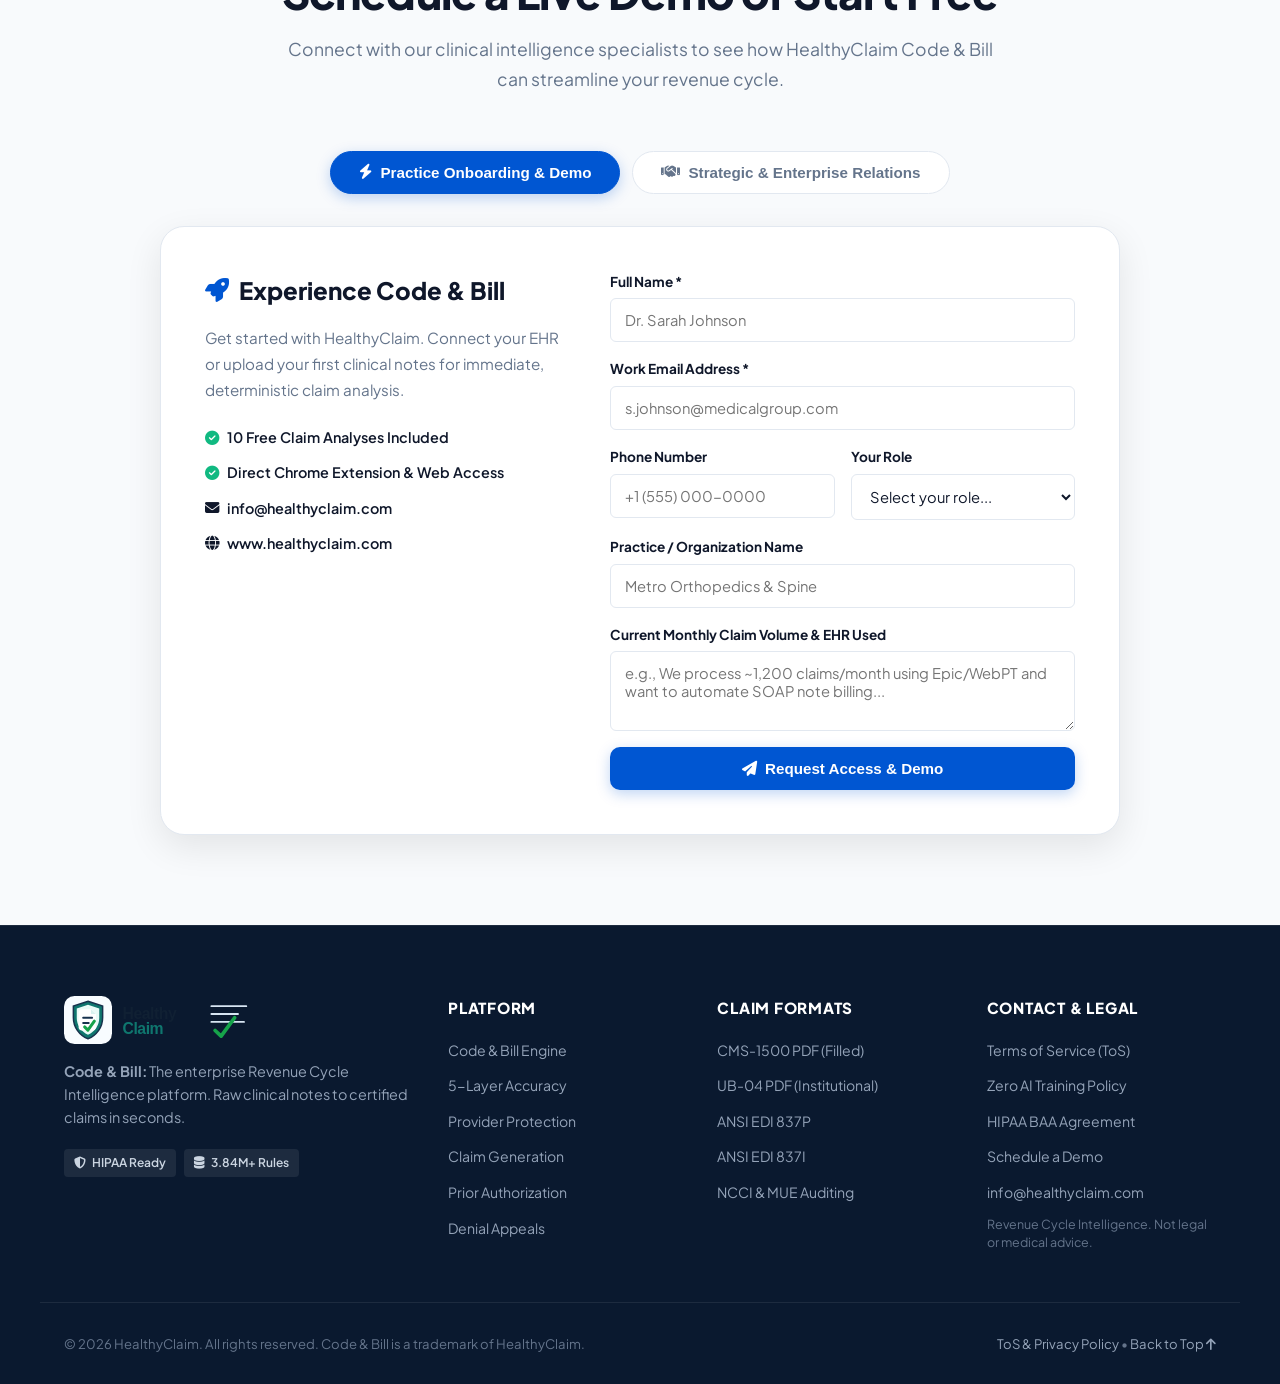
==== commit cb7e1287: "Renew HealthyClaim website: Code & Bill v1.3, 5-layer accuracy, HIPAA/BAA approvals, and zero AI tra" ====
--- a/index.html
+++ b/index.html
@@ -127,7 +127,7 @@
                                 <i class="fa-solid fa-file-medical"></i>
                             </div>
                             <div class="step-content">
-                                <div class="step-label">INPUT: UNSTRUCTURED CLINICAL TEXT</div>
+                                <div class="step-label">INPUT: RAW CLINICAL NOTES</div>
                                 <div class="step-title">SOAP Note / H&amp;P / EHR Chart / Operative Report</div>
                                 <div class="step-desc">Parsed into verified clinical facts with zero prompt fabrication.</div>
                             </div>
@@ -279,7 +279,7 @@
                     <div class="layer-content">
                         <div class="layer-tag">Layer 2 &bull; Statutory Rules Oracle</div>
                         <h3>3.84M+ NCCI &amp; 69K+ MUE Statutory Edits</h3>
-                        <p>Evaluates Column 1 and Column 2 unbundling conflicts against official CMS NCCI tables. Determines statutory bypassability using CCMI rules and enforces strict practitioner and facility MUE unit ceilings.</p>
+                        <p>Evaluates Column 1 and Column 2 unbundling conflicts against official CMS NCCI tables. Determines modifier eligibility and enforces strict practitioner and facility MUE unit ceilings.</p>
                     </div>
                     <div class="layer-badge"><i class="fa-solid fa-check"></i> NCCI / MUE Clean</div>
                 </div>
@@ -514,7 +514,7 @@
                     <div class="stat-icon"><i class="fa-solid fa-diagram-project"></i></div>
                     <div class="stat-number">3.84M+</div>
                     <div class="stat-label">NCCI Conflict Edits</div>
-                    <div class="stat-sub">Column 1 &amp; 2 with automated CCMI evaluation</div>
+                    <div class="stat-sub">Column 1 &amp; 2 unbundling &amp; modifier validation</div>
                 </div>
 
                 <div class="stat-card">
@@ -548,8 +548,8 @@
                 <div class="stat-card">
                     <div class="stat-icon"><i class="fa-solid fa-brain"></i></div>
                     <div class="stat-number">167K+</div>
-                    <div class="stat-label">Semantic Knowledge Chunks</div>
-                    <div class="stat-sub">High-precision vector-indexed clinical policy clauses</div>
+                    <div class="stat-label">Clinical Policy Rules</div>
+                    <div class="stat-sub">Verified payer guidelines and coverage criteria</div>
                 </div>
             </div>
 
@@ -559,11 +559,11 @@
                     <div class="doctrine-tag"><i class="fa-solid fa-gavel"></i> The HealthyClaim Guarantee</div>
                     <h3>Deterministic Billing Truth — Pure Rule Execution</h3>
                     <p>
-                        We treat patient clinical data with zero speculation. AI is strictly bounded to linguistic fact extraction; all codes, modifiers, units, and denial checks are computed by deterministic rules. No AI hallucinations. No synthetic billing.
+                        We treat patient clinical data with zero speculation. All codes, modifiers, units, and denial checks are computed by authoritative clinical and statutory rules. No AI hallucinations. No synthetic billing.
                     </p>
                 </div>
                 <div class="doctrine-cta">
-                    <a href="#pricing" class="btn btn-white">View Available Plans</a>
+                    <a href="#contact" class="btn btn-white">Schedule a Demo</a>
                 </div>
             </div>
         </div>
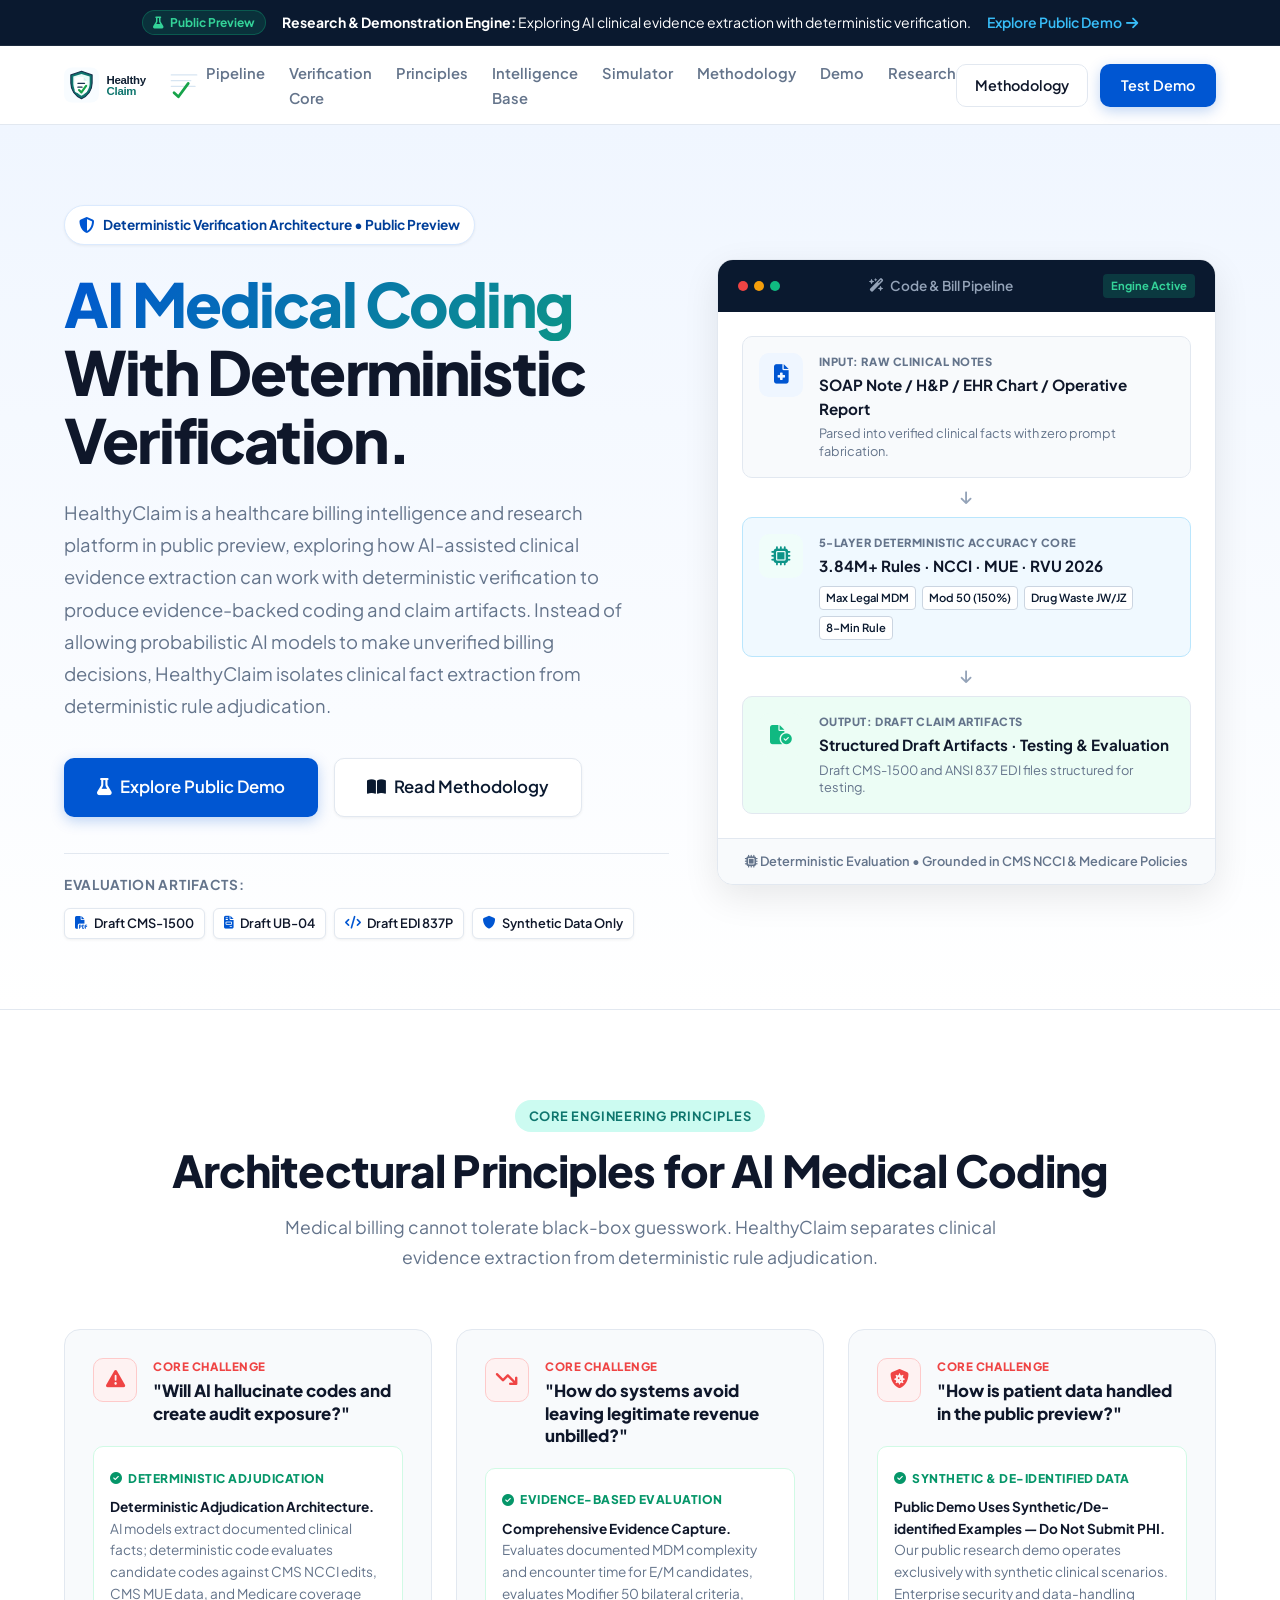
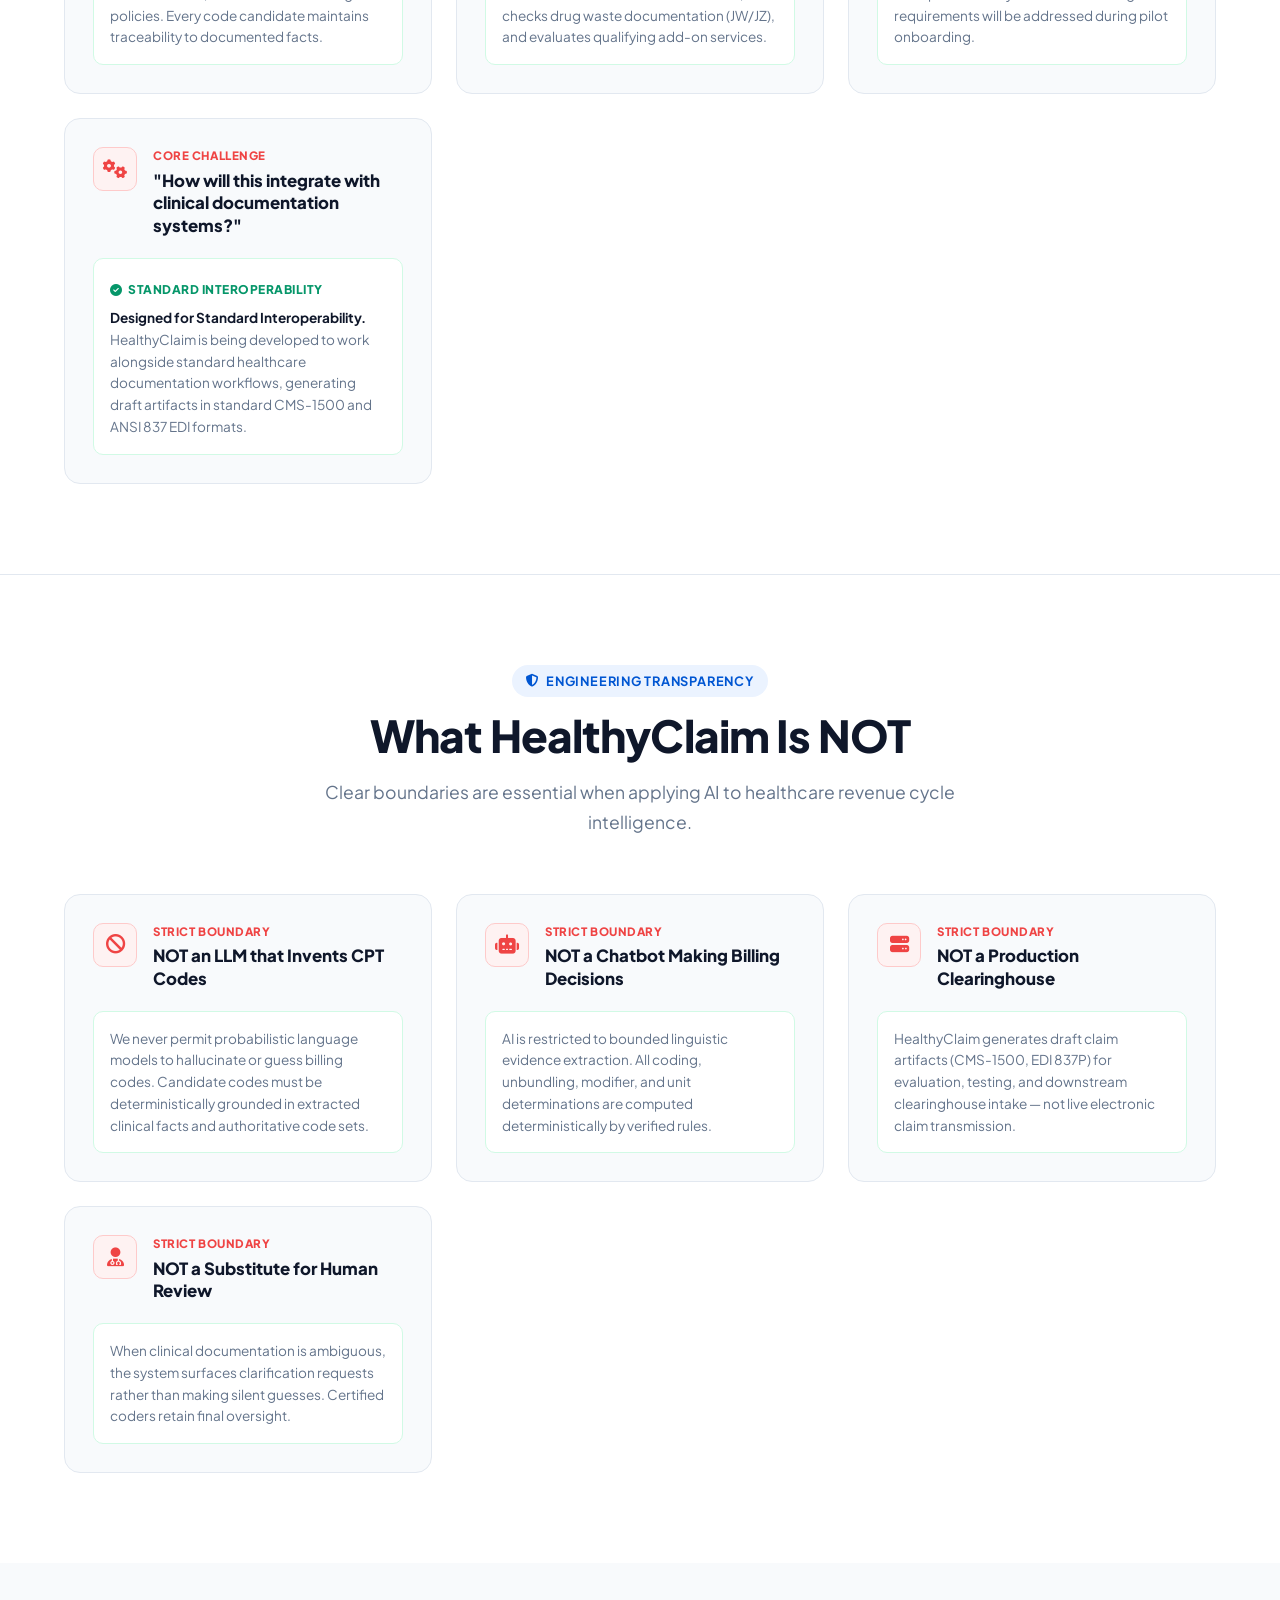
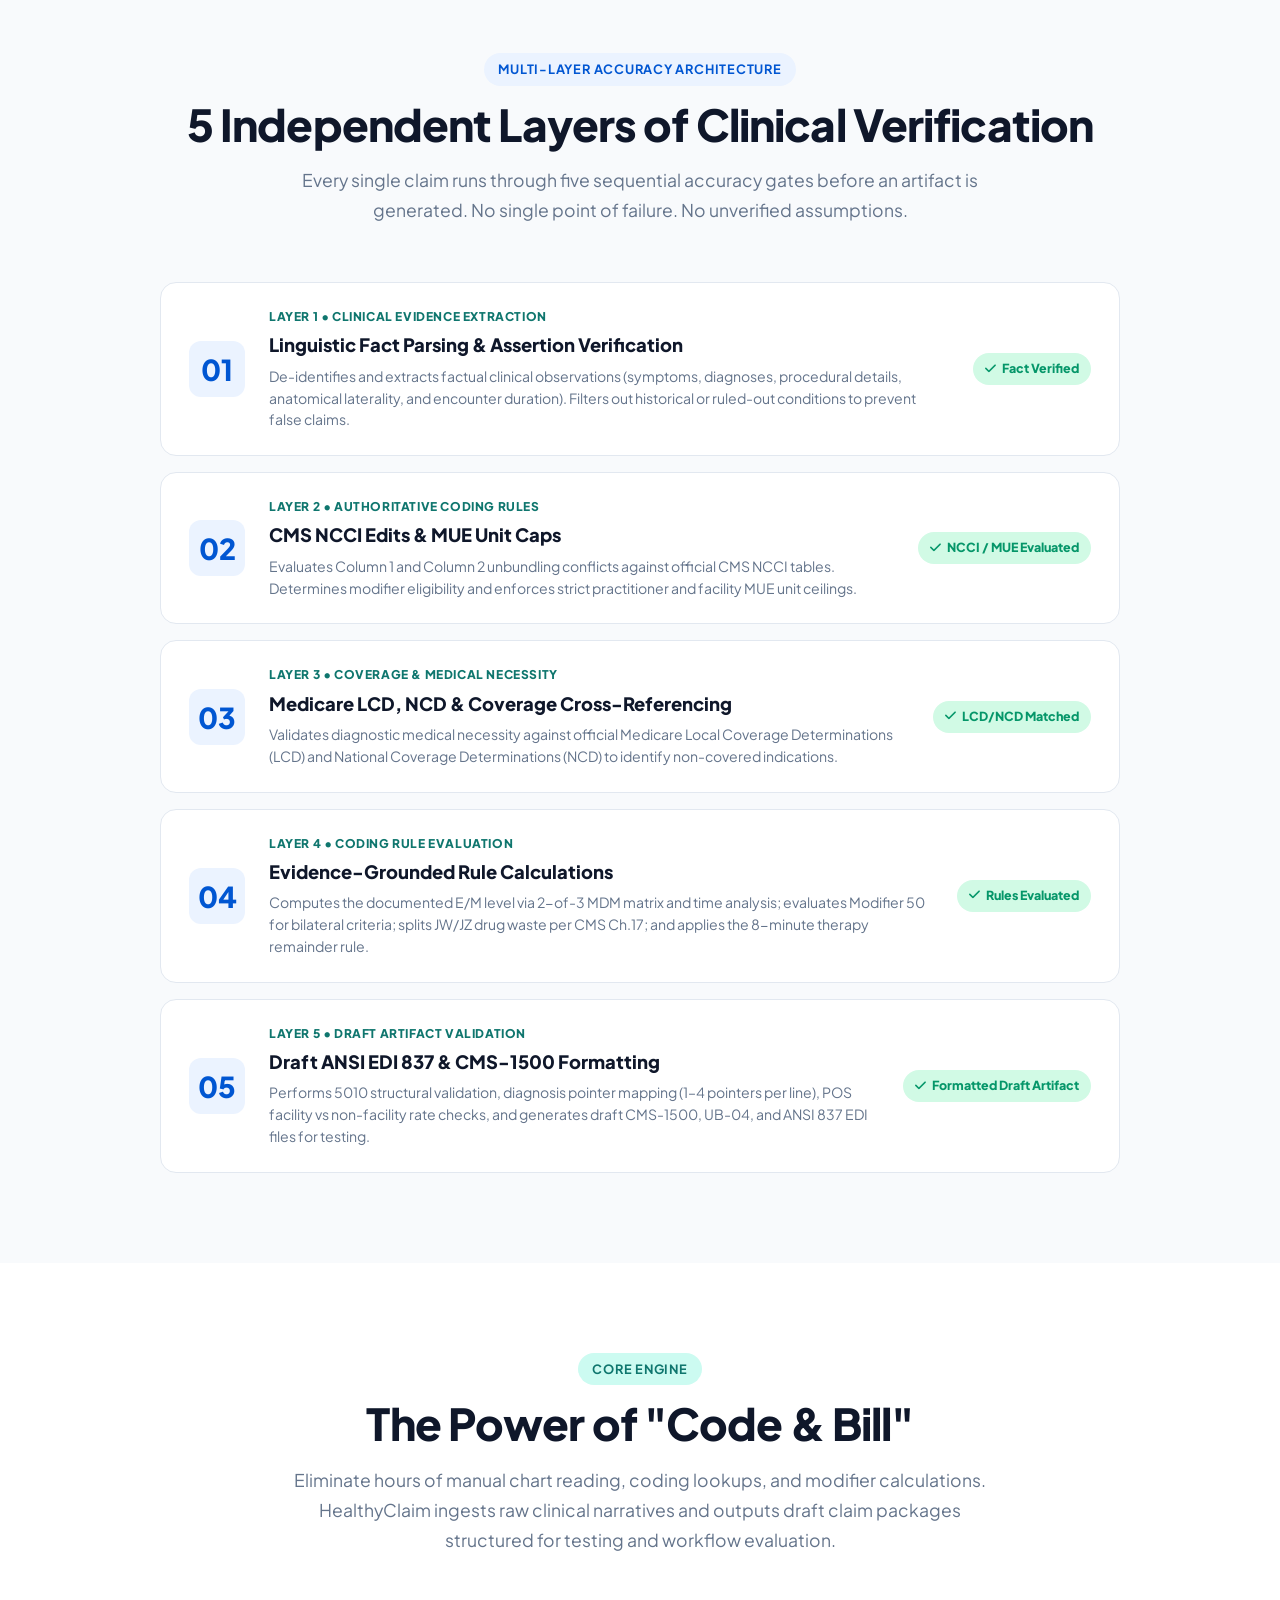
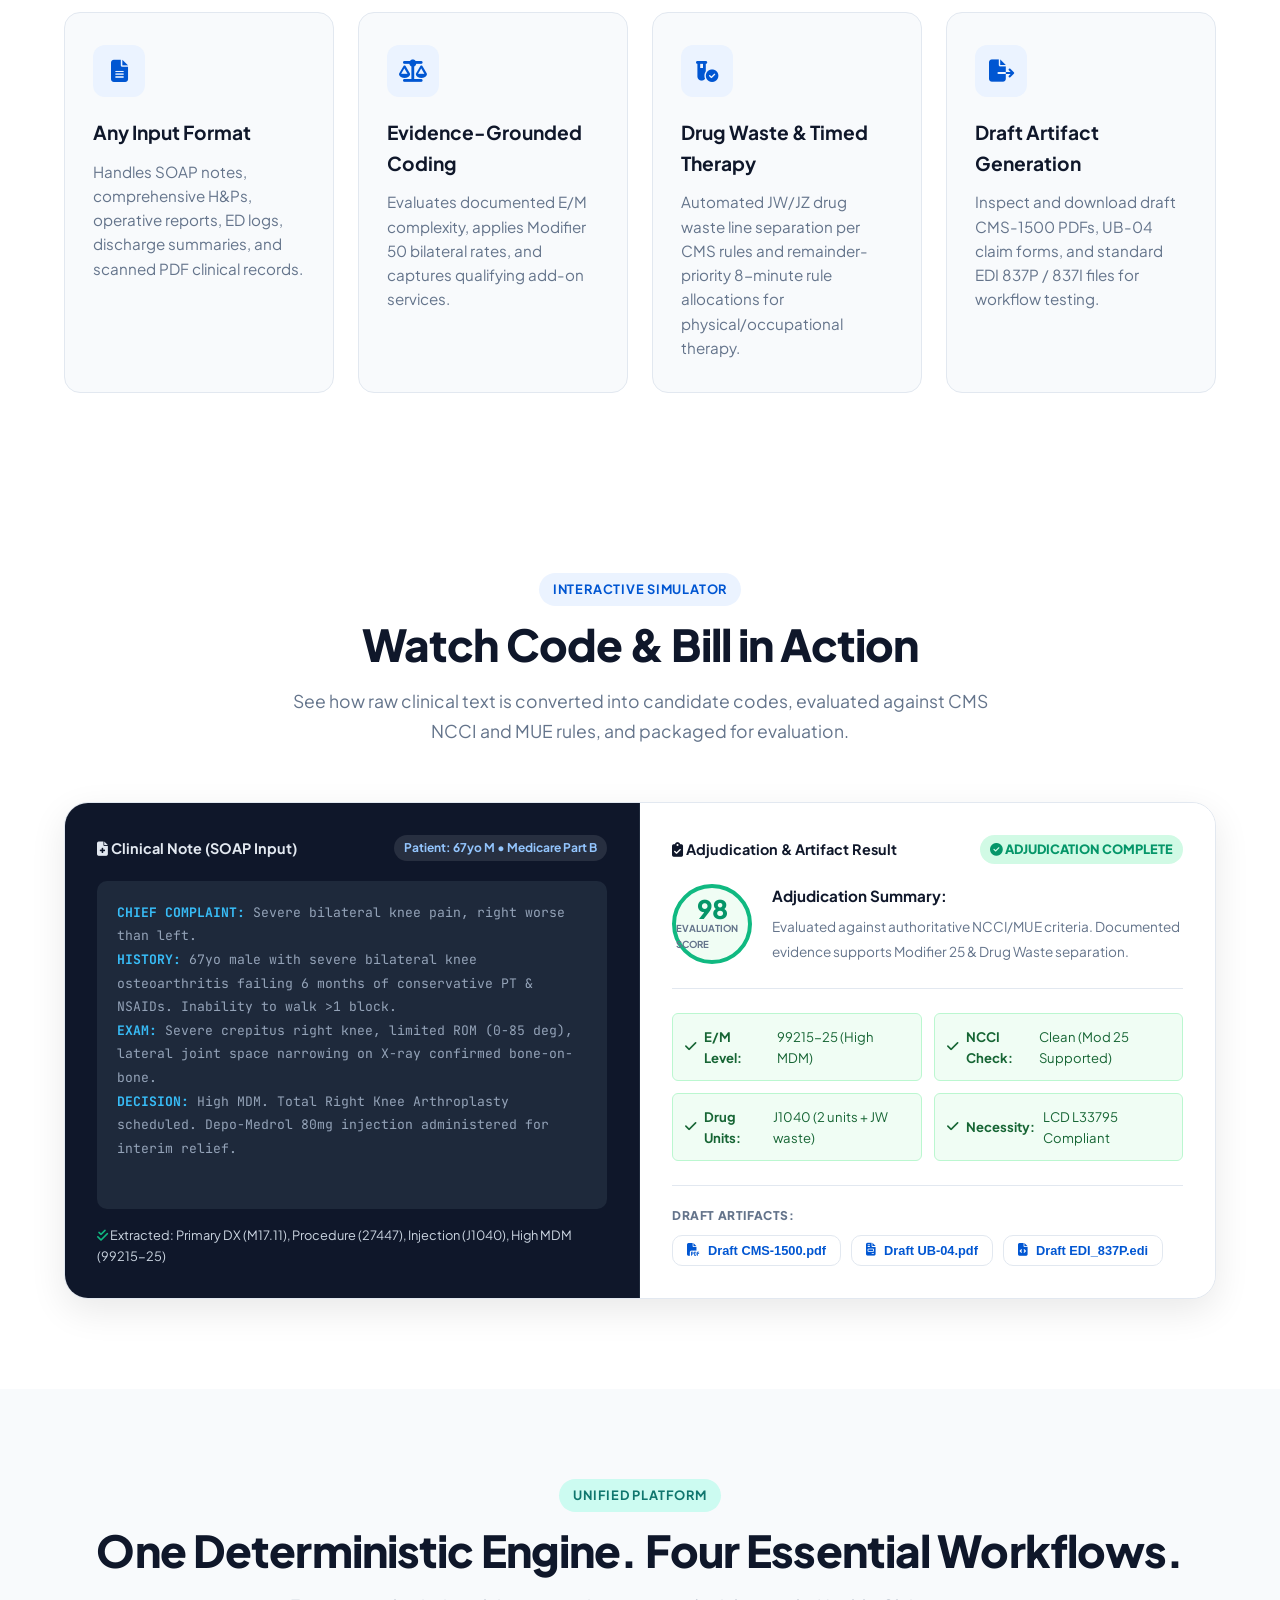
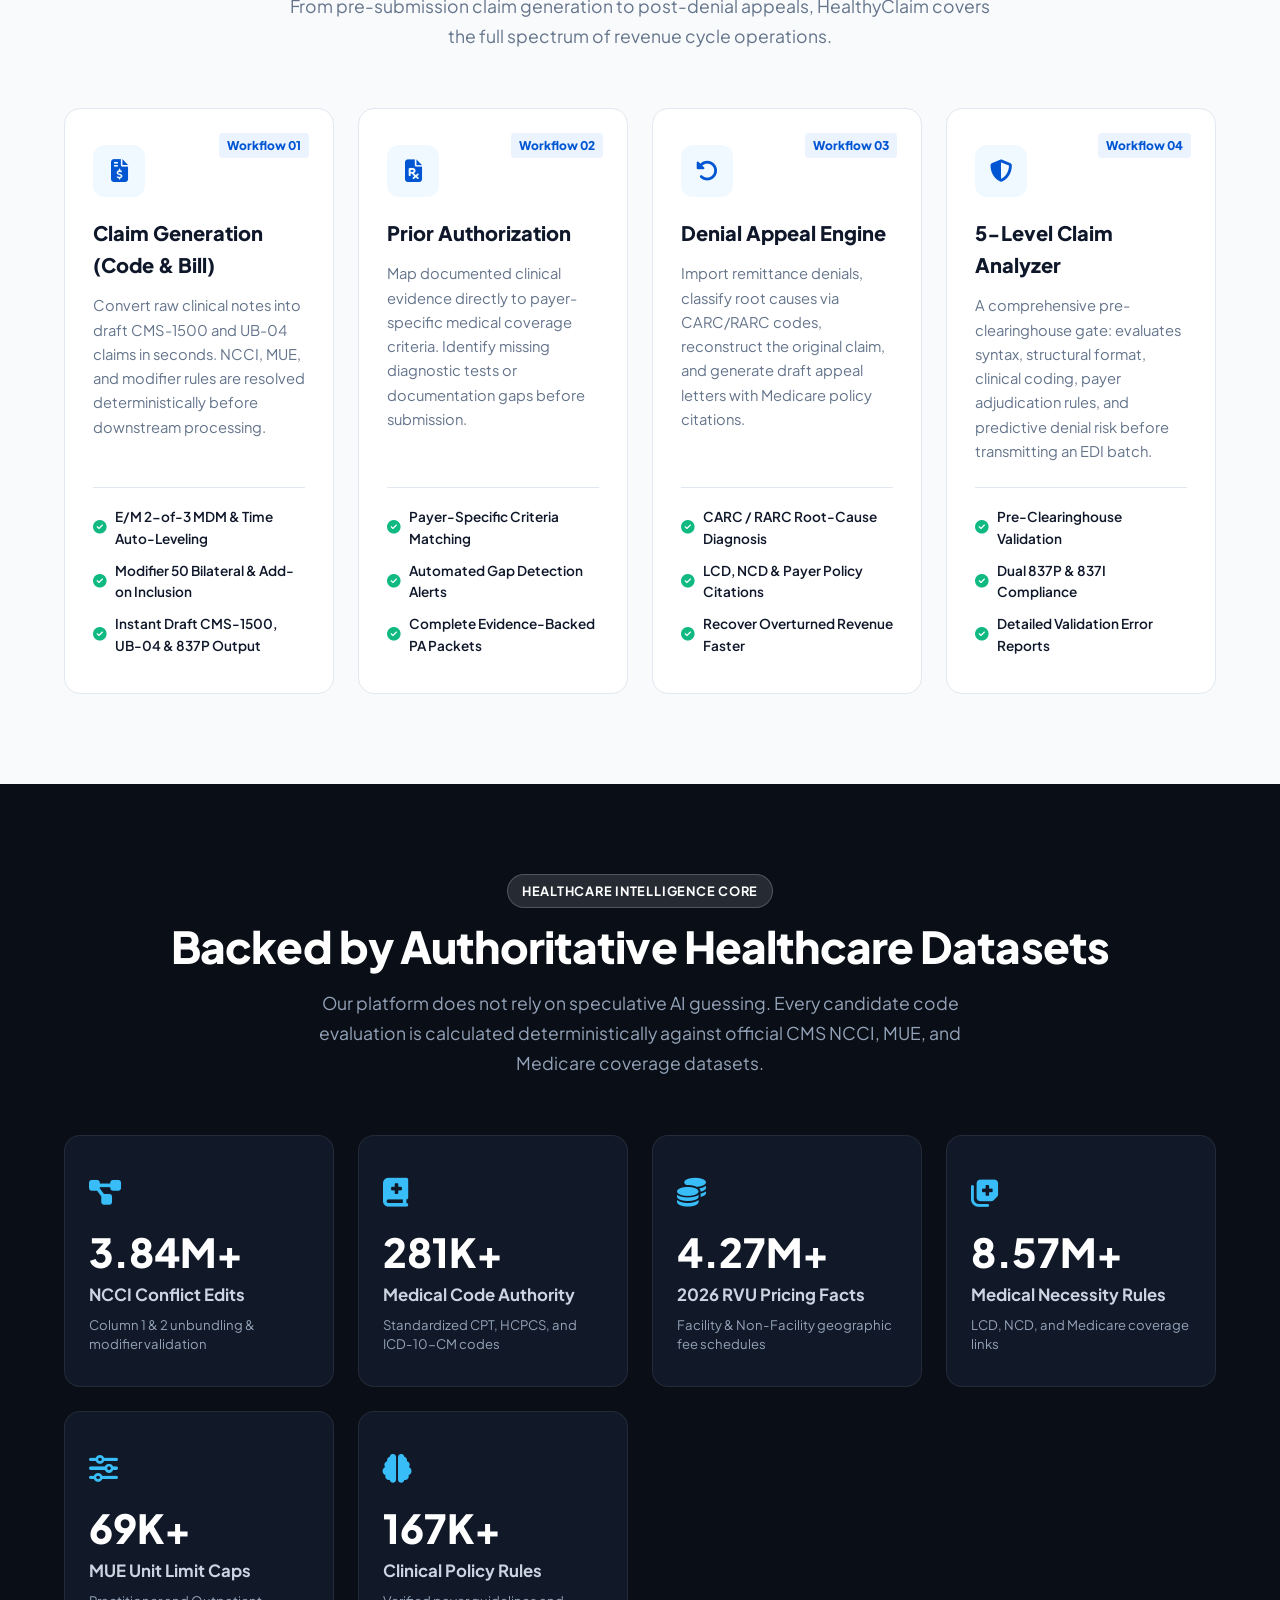
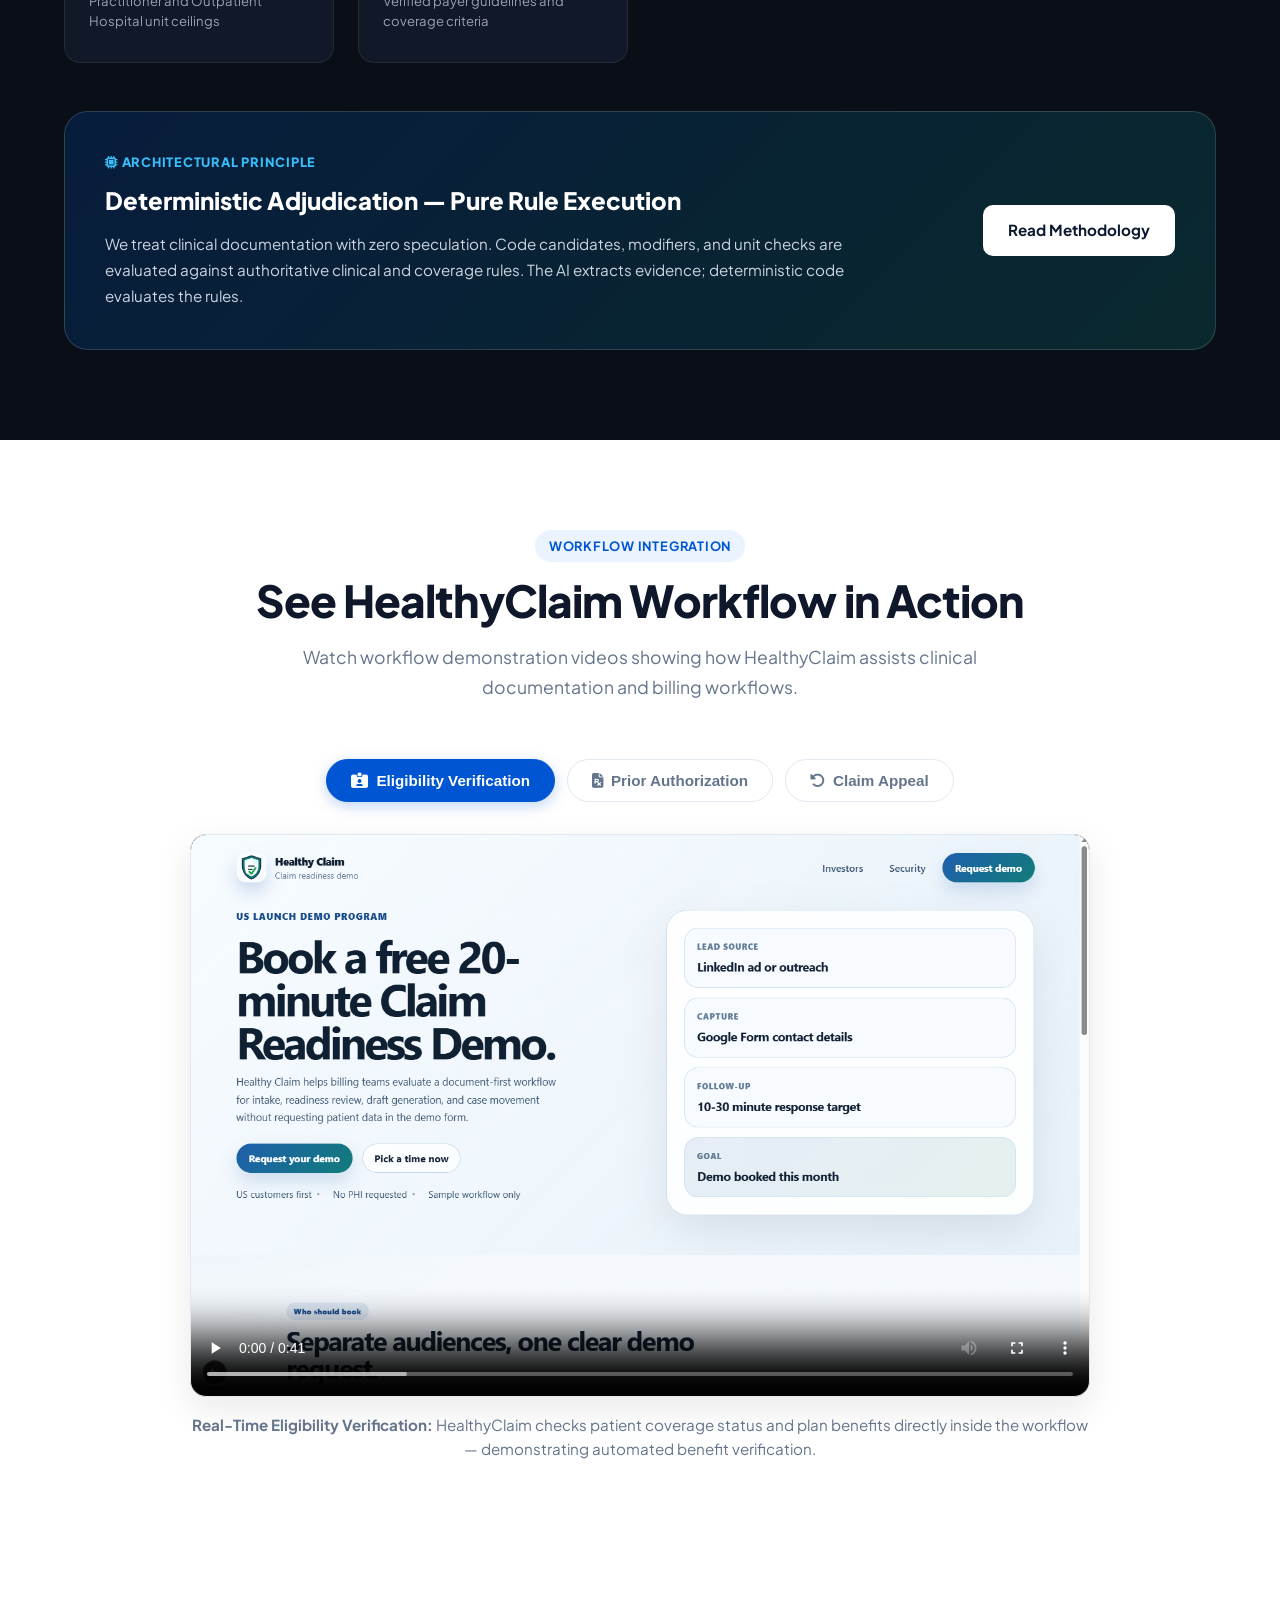
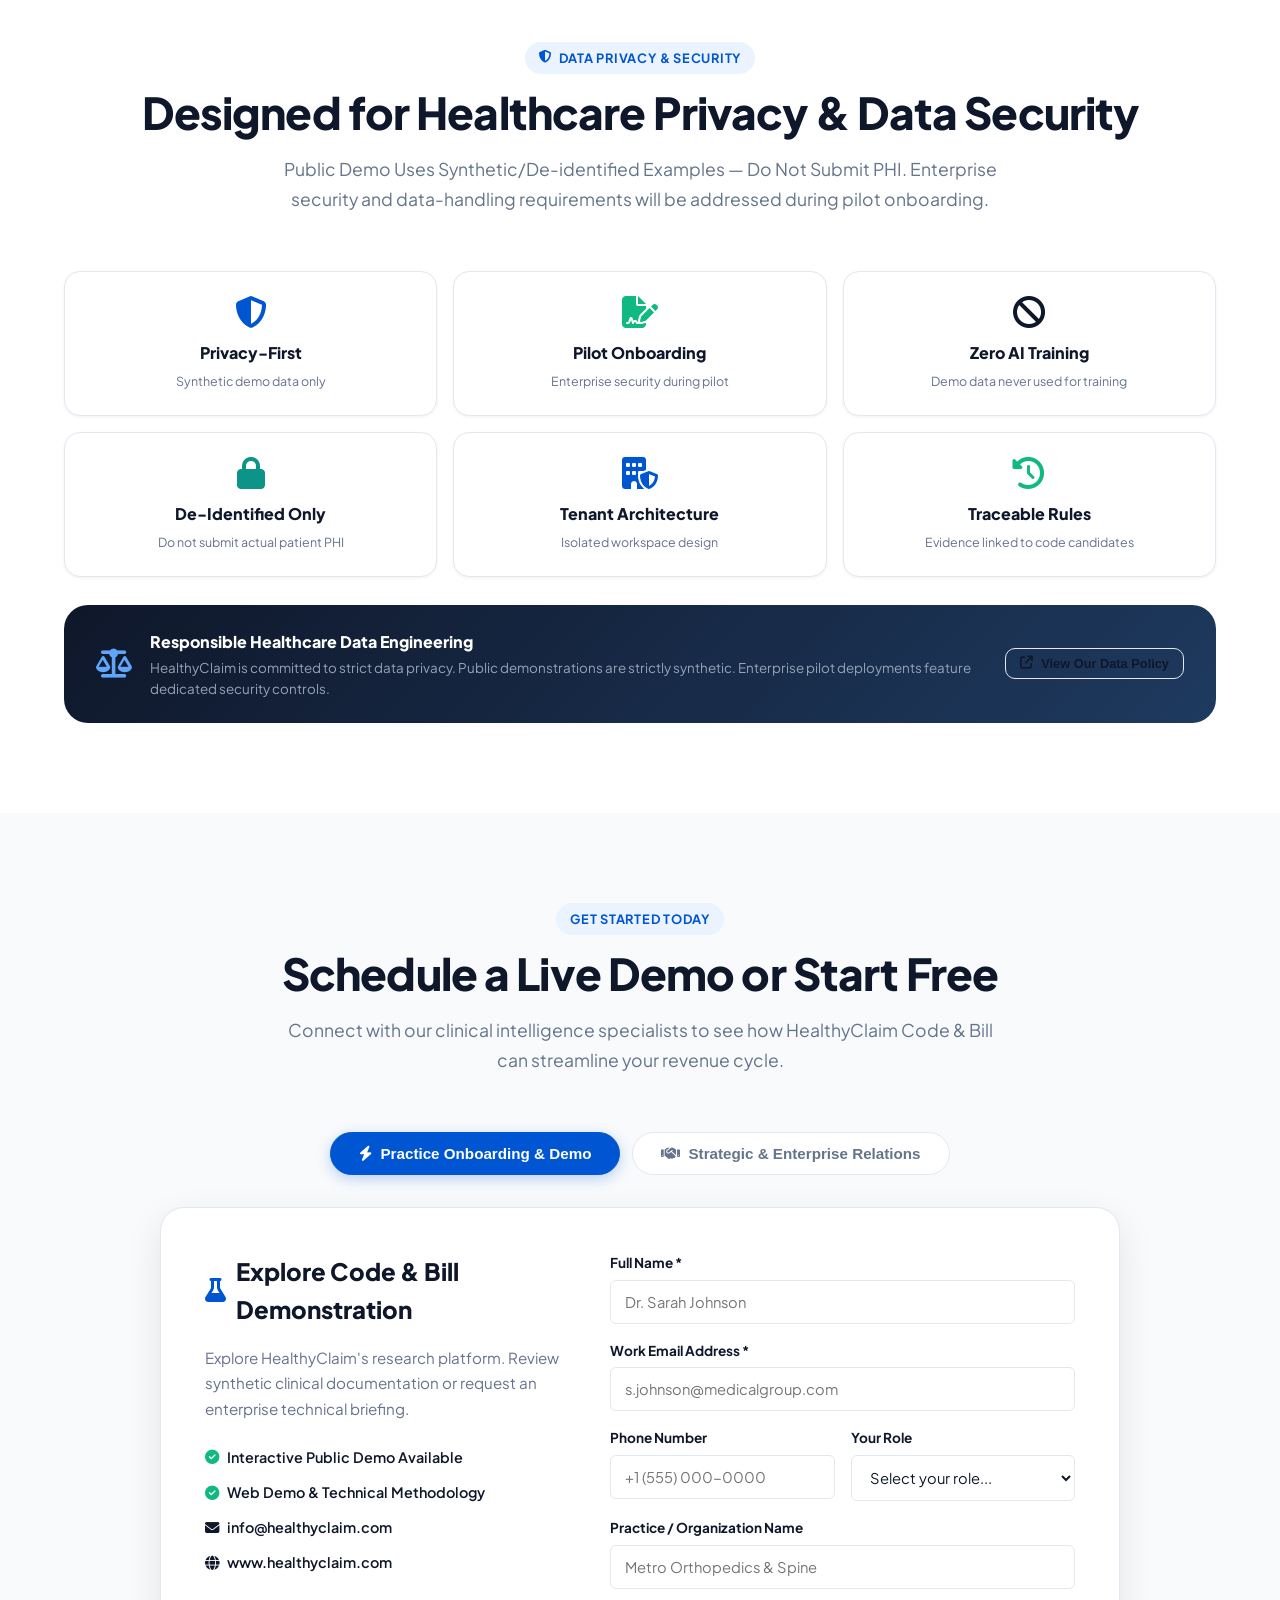
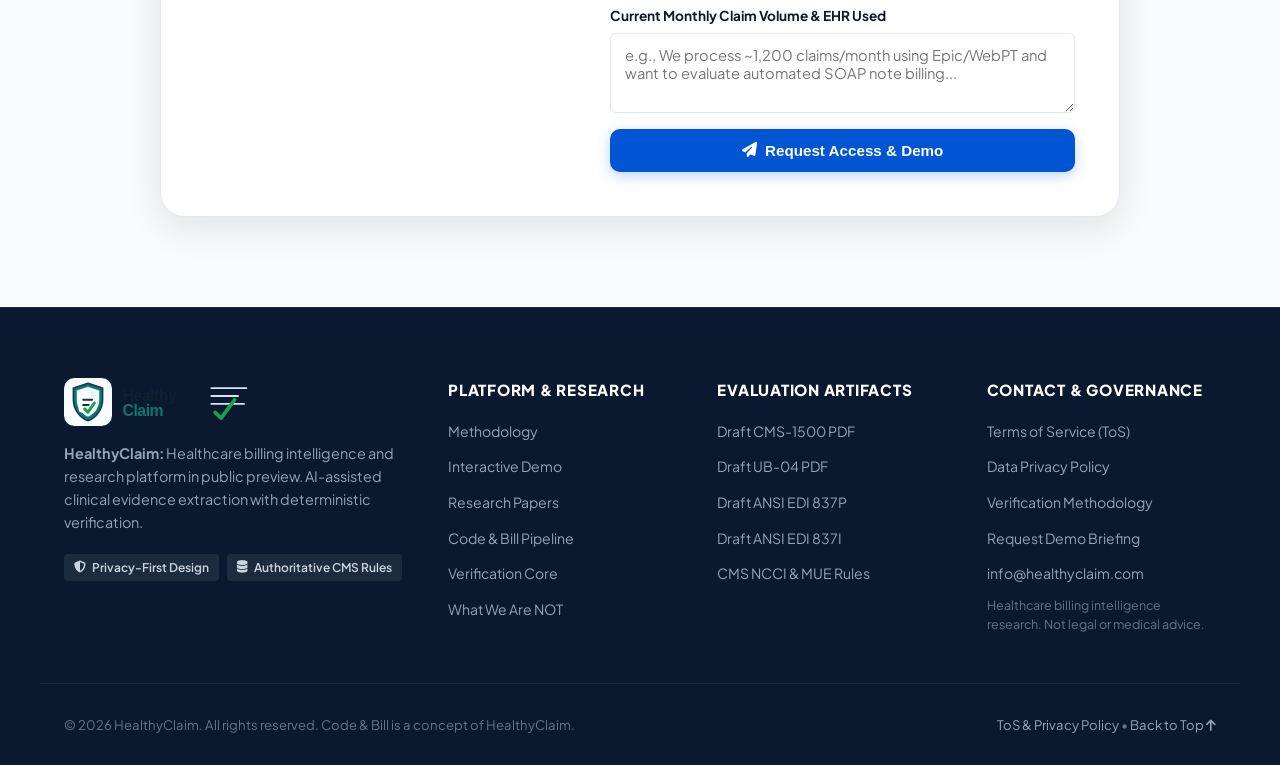
==== commit d4e35574: "feat(seo): complete repositioning, security sanitization, and technical topic clusters" ====
--- a/index.html
+++ b/index.html
@@ -3,11 +3,11 @@
 <head>
     <meta charset="UTF-8">
     <meta name="viewport" content="width=device-width, initial-scale=1.0">
-    <title>HealthyClaim | Code & Bill — Enterprise Medical Billing & Revenue Cycle Intelligence</title>
-    <meta name="description" content="HealthyClaim Code & Bill: Transform raw clinical notes, SOAP notes, and EHR charts into certified, export-ready CMS-1500 PDF, UB-04 PDF, and EDI 837 claims in seconds. Built on a 5-layer deterministic accuracy engine with Maximum Legal Reimbursement guarantee.">
-    <meta name="keywords" content="Code & Bill, medical billing AI, raw note to claim, SOAP note billing, CMS-1500 PDF generator, UB-04 automation, EDI 837P, maximum compliant reimbursement, NCCI scrubber, medical coding automation, EHR billing extension">
-    <meta property="og:title" content="HealthyClaim | Code & Bill — Raw Notes to Certified Claims in Seconds">
-    <meta property="og:description" content="Directly convert raw clinical notes into compliant CMS-1500, UB-04, and EDI 837 claims. Guaranteed maximum legal reimbursement with 5-layer deterministic accuracy.">
+    <title>HealthyClaim | AI Medical Coding &amp; Automated Claim Generation</title>
+    <meta name="description" content="HealthyClaim is a healthcare billing intelligence and research platform in public preview, exploring how AI-assisted clinical evidence extraction can work with deterministic verification to produce evidence-backed coding and claim artifacts.">
+    <meta name="keywords" content="AI medical coding, deterministic medical coding, automated claim generation, NCCI edits, MUE validation, CMS-1500, EDI 837P, clinical evidence extraction, medical billing intelligence">
+    <meta property="og:title" content="HealthyClaim | AI Medical Coding &amp; Automated Claim Generation">
+    <meta property="og:description" content="Explore how AI-assisted clinical evidence extraction works with deterministic rule verification to produce evidence-backed coding and claim artifacts. Public preview.">
     <meta property="og:image" content="https://healthyclaim.com/og-image.png">
     <meta property="og:url" content="https://healthyclaim.com/">
     <meta name="twitter:card" content="summary_large_image">
@@ -22,17 +22,25 @@
     <script type="application/ld+json">
     {
       "@context": "https://schema.org",
-      "@type": "SoftwareApplication",
-      "name": "HealthyClaim",
-      "applicationCategory": "HealthApplication, BusinessApplication",
-      "operatingSystem": "Web, Chrome Extension",
-      "offers": {
-        "@type": "Offer",
-        "price": "199.00",
-        "priceCurrency": "USD"
-      },
-      "description": "Enterprise Revenue Cycle Intelligence Platform. Code & Bill: converts raw clinical notes into certified CMS-1500, UB-04, and EDI 837 claims using 5-layer deterministic accuracy.",
-      "url": "https://healthyclaim.com"
+      "@graph": [
+        {
+          "@type": "Organization",
+          "@id": "https://healthyclaim.com/#organization",
+          "name": "HealthyClaim",
+          "url": "https://healthyclaim.com",
+          "logo": "https://healthyclaim.com/healthy-claim-logo.svg",
+          "description": "Healthcare billing intelligence and research platform in public preview."
+        },
+        {
+          "@type": "WebSite",
+          "@id": "https://healthyclaim.com/#website",
+          "url": "https://healthyclaim.com",
+          "name": "HealthyClaim",
+          "publisher": {
+            "@id": "https://healthyclaim.com/#organization"
+          }
+        }
+      ]
     }
     </script>
 </head>
@@ -41,9 +49,9 @@
     <!-- ===================== TOP ANNOUNCEMENT ===================== -->
     <div class="announcement-bar">
         <div class="container announcement-inner">
-            <span class="pulse-tag"><i class="fa-solid fa-circle-dot"></i> Live Production Platform</span>
-            <span class="announcement-text"><strong>Code &amp; Bill Engine Active:</strong> Converting Raw Notes to Certified CMS-1500, UB-04 &amp; EDI 837 in seconds.</span>
-            <a href="#simulator" class="announcement-link">Try Live Simulator <i class="fa-solid fa-arrow-right"></i></a>
+            <span class="pulse-tag"><i class="fa-solid fa-flask"></i> Public Preview</span>
+            <span class="announcement-text"><strong>Research &amp; Demonstration Engine:</strong> Exploring AI clinical evidence extraction with deterministic verification.</span>
+            <a href="#simulator" class="announcement-link">Explore Public Demo <i class="fa-solid fa-arrow-right"></i></a>
         </div>
     </div>
 
@@ -54,17 +62,18 @@
                 <img src="healthy-claim-logo.svg" alt="HealthyClaim Logo" class="logo-img">
             </a>
             <ul class="nav-links">
-                <li><a href="#code-and-bill">Code &amp; Bill</a></li>
-                <li><a href="#accuracy-layers">5-Layer Accuracy</a></li>
-                <li><a href="#zero-fear">Provider Guarantees</a></li>
-                <li><a href="#workflows">4 Workflows</a></li>
+                <li><a href="#code-and-bill">Pipeline</a></li>
+                <li><a href="#accuracy-layers">Verification Core</a></li>
+                <li><a href="#what-not">Principles</a></li>
                 <li><a href="#database-power">Intelligence Base</a></li>
-                <li><a href="#demo">Live Demos</a></li>
-                <li><a href="#security">Security &amp; BAA</a></li>
+                <li><a href="#simulator">Simulator</a></li>
+                <li><a href="/methodology/">Methodology</a></li>
+                <li><a href="/demo/">Demo</a></li>
+                <li><a href="/research/">Research</a></li>
             </ul>
             <div class="nav-actions">
-                <a href="#contact" class="btn btn-outline-nav">Book Demo</a>
-                <a href="#contact" class="btn btn-primary nav-cta">Start Free Analysis</a>
+                <a href="/methodology/" class="btn btn-outline-nav">Methodology</a>
+                <a href="#simulator" class="btn btn-primary nav-cta">Test Demo</a>
                 <button class="mobile-toggle" aria-label="Toggle menu"><i class="fa-solid fa-bars"></i></button>
             </div>
         </div>
@@ -75,34 +84,34 @@
         <div class="container hero-container">
             <div class="hero-content">
                 <div class="hero-badge">
-                    <span class="badge-icon"><i class="fa-solid fa-shield-check"></i></span>
-                    <span class="badge-text">100% Deterministic &bull; Zero AI Hallucination</span>
+                    <span class="badge-icon"><i class="fa-solid fa-shield-halved"></i></span>
+                    <span class="badge-text">Deterministic Verification Architecture &bull; Public Preview</span>
                 </div>
                 <h1 class="hero-title">
-                    <span class="hero-slogan">Code &amp; Bill.</span><br>
-                    Raw Clinical Notes to Certified Claims in Seconds.
+                    <span class="hero-slogan">AI Medical Coding</span><br>
+                    With Deterministic Verification.
                 </h1>
                 <p class="hero-subtitle">
-                    Drop your SOAP notes, H&amp;P charts, or EHR records. HealthyClaim instantly extracts clinical evidence, validates against 3.84M+ statutory rules, and outputs certified <strong>CMS-1500 PDF, UB-04 PDF, and EDI 837</strong> artifacts &mdash; guaranteeing <strong>Maximum Legal Reimbursement</strong> with zero audit risk.
+                    HealthyClaim is a healthcare billing intelligence and research platform in public preview, exploring how AI-assisted clinical evidence extraction can work with deterministic verification to produce evidence-backed coding and claim artifacts. Instead of allowing probabilistic AI models to make unverified billing decisions, HealthyClaim isolates clinical fact extraction from deterministic rule adjudication.
                 </p>
 
                 <div class="hero-cta-group">
                     <a href="#simulator" class="btn btn-primary btn-lg">
-                        <i class="fa-solid fa-bolt"></i> Experience Code &amp; Bill
+                        <i class="fa-solid fa-flask"></i> Explore Public Demo
                     </a>
-                    <a href="#zero-fear" class="btn btn-secondary btn-lg">
-                        <i class="fa-solid fa-shield-halved"></i> Why Providers Trust Us
+                    <a href="/methodology/" class="btn btn-secondary btn-lg">
+                        <i class="fa-solid fa-book-open"></i> Read Methodology
                     </a>
                 </div>
 
                 <!-- Trust Strip / Key Formats -->
                 <div class="hero-formats">
-                    <span class="format-label">Direct Export:</span>
+                    <span class="format-label">Evaluation Artifacts:</span>
                     <div class="format-tags">
-                        <span class="fmt-pill"><i class="fa-solid fa-file-pdf"></i> CMS-1500 PDF</span>
-                        <span class="fmt-pill"><i class="fa-solid fa-file-invoice"></i> UB-04 PDF</span>
-                        <span class="fmt-pill"><i class="fa-solid fa-code"></i> EDI 837P / 837I</span>
-                        <span class="fmt-pill"><i class="fa-solid fa-lock"></i> HIPAA Compliant</span>
+                        <span class="fmt-pill"><i class="fa-solid fa-file-pdf"></i> Draft CMS-1500</span>
+                        <span class="fmt-pill"><i class="fa-solid fa-file-invoice"></i> Draft UB-04</span>
+                        <span class="fmt-pill"><i class="fa-solid fa-code"></i> Draft EDI 837P</span>
+                        <span class="fmt-pill"><i class="fa-solid fa-shield"></i> Synthetic Data Only</span>
                     </div>
                 </div>
             </div>
@@ -164,29 +173,29 @@
                                 <i class="fa-solid fa-file-circle-check"></i>
                             </div>
                             <div class="step-content">
-                                <div class="step-label">OUTPUT: CERTIFIED CLAIM ARTIFACTS</div>
-                                <div class="step-title">100% Clean Pass &middot; Maximum Compliant Payout</div>
-                                <div class="step-desc">Filled CMS-1500, UB-04, and ANSI 837 EDI files ready to bill.</div>
+                                <div class="step-label">OUTPUT: DRAFT CLAIM ARTIFACTS</div>
+                                <div class="step-title">Structured Draft Artifacts &middot; Testing &amp; Evaluation</div>
+                                <div class="step-desc">Draft CMS-1500 and ANSI 837 EDI files structured for testing.</div>
                             </div>
                         </div>
                     </div>
                     
                     <div class="engine-footer">
-                        <span><i class="fa-solid fa-lock"></i> Pure Deterministic Truth &bull; Dual AMA &amp; CMS Legal Provenance</span>
+                        <span><i class="fa-solid fa-microchip"></i> Deterministic Evaluation &bull; Grounded in CMS NCCI &amp; Medicare Policies</span>
                     </div>
                 </div>
             </div>
         </div>
     </header>
 
-    <!-- ===================== ZERO-FEAR PROVIDER GUARANTEE ===================== -->
-    <section class="section zero-fear-section" id="zero-fear">
+    <!-- ===================== ARCHITECTURAL PRINCIPLES ===================== -->
+    <section class="section zero-fear-section" id="principles">
         <div class="container">
             <div class="section-header text-center">
-                <span class="badge badge-accent">Provider Confidence &amp; Protection</span>
-                <h2 class="section-title">Engineered to Remove Every Fear of Medical Billing AI</h2>
+                <span class="badge badge-accent">Core Engineering Principles</span>
+                <h2 class="section-title">Architectural Principles for AI Medical Coding</h2>
                 <p class="section-subtitle">
-                    Medical billing cannot tolerate black-box guesswork. HealthyClaim provides absolute audit safety, maximum legal revenue, and rock-solid compliance.
+                    Medical billing cannot tolerate black-box guesswork. HealthyClaim separates clinical evidence extraction from deterministic rule adjudication.
                 </p>
             </div>
 
@@ -195,13 +204,13 @@
                     <div class="fear-header">
                         <div class="fear-icon fear-wrong"><i class="fa-solid fa-triangle-exclamation"></i></div>
                         <div>
-                            <span class="fear-tag">Common Provider Fear</span>
-                            <h4>"Will AI over-bill and trigger a payer audit?"</h4>
+                            <span class="fear-tag">Core Challenge</span>
+                            <h4>"Will AI hallucinate codes and create audit exposure?"</h4>
                         </div>
                     </div>
                     <div class="fear-answer">
-                        <div class="answer-badge"><i class="fa-solid fa-circle-check"></i> The HealthyClaim Guarantee</div>
-                        <p><strong>100% Deterministic &amp; Audit-Proof.</strong> AI never decides your billing codes. All CPT, ICD-10, and modifier selections are computed deterministically against official CMS and AMA rules. Every code links to exact statutory policy citations for bulletproof audit defense.</p>
+                        <div class="answer-badge"><i class="fa-solid fa-circle-check"></i> Deterministic Adjudication</div>
+                        <p><strong>Deterministic Adjudication Architecture.</strong> AI models extract documented clinical facts; deterministic code evaluates candidate codes against CMS NCCI edits, CMS MUE data, and Medicare coverage policies. Every code candidate maintains traceability to documented facts.</p>
                     </div>
                 </div>
 
@@ -209,13 +218,13 @@
                     <div class="fear-header">
                         <div class="fear-icon fear-wrong"><i class="fa-solid fa-arrow-trend-down"></i></div>
                         <div>
-                            <span class="fear-tag">Common Provider Fear</span>
-                            <h4>"Am I leaving money on the table by under-billing?"</h4>
+                            <span class="fear-tag">Core Challenge</span>
+                            <h4>"How do systems avoid leaving legitimate revenue unbilled?"</h4>
                         </div>
                     </div>
                     <div class="fear-answer">
-                        <div class="answer-badge"><i class="fa-solid fa-circle-check"></i> Maximum Legal Reimbursement</div>
-                        <p><strong>Never Under-Bill Again.</strong> Under-billing is lost revenue. Our engine automatically calculates the highest legally justifiable E/M level (2-of-3 MDM + Time), captures Modifier 50 bilateral 150% rates, splits JW/JZ drug waste, and identifies all unbilled add-on codes.</p>
+                        <div class="answer-badge"><i class="fa-solid fa-circle-check"></i> Evidence-Based Evaluation</div>
+                        <p><strong>Comprehensive Evidence Capture.</strong> Evaluates documented MDM complexity and encounter time for E/M candidates, evaluates Modifier 50 bilateral criteria, checks drug waste documentation (JW/JZ), and evaluates qualifying add-on services.</p>
                     </div>
                 </div>
 
@@ -223,13 +232,13 @@
                     <div class="fear-header">
                         <div class="fear-icon fear-wrong"><i class="fa-solid fa-shield-virus"></i></div>
                         <div>
-                            <span class="fear-tag">Common Provider Fear</span>
-                            <h4>"Is my patient health data (PHI) safe and private?"</h4>
+                            <span class="fear-tag">Core Challenge</span>
+                            <h4>"How is patient data handled in the public preview?"</h4>
                         </div>
                     </div>
                     <div class="fear-answer">
-                        <div class="answer-badge"><i class="fa-solid fa-circle-check"></i> Strict HIPAA &amp; Tenant Isolation</div>
-                        <p><strong>Zero Public AI Training.</strong> Patient data is protected by Row-Level Security (RLS) and encrypted at rest and in transit. Your clinical notes are never shared with third parties or used to train public language models.</p>
+                        <div class="answer-badge"><i class="fa-solid fa-circle-check"></i> Synthetic &amp; De-identified Data</div>
+                        <p><strong>Public Demo Uses Synthetic/De-identified Examples &mdash; Do Not Submit PHI.</strong> Our public research demo operates exclusively with synthetic clinical scenarios. Enterprise security and data-handling requirements will be addressed during pilot onboarding.</p>
                     </div>
                 </div>
 
@@ -237,13 +246,79 @@
                     <div class="fear-header">
                         <div class="fear-icon fear-wrong"><i class="fa-solid fa-gears"></i></div>
                         <div>
-                            <span class="fear-tag">Common Provider Fear</span>
-                            <h4>"Will this disrupt our existing EHR and workflow?"</h4>
+                            <span class="fear-tag">Core Challenge</span>
+                            <h4>"How will this integrate with clinical documentation systems?"</h4>
                         </div>
                     </div>
                     <div class="fear-answer">
-                        <div class="answer-badge"><i class="fa-solid fa-circle-check"></i> Zero Migration Friction</div>
-                        <p><strong>Works Directly Inside Your EHR.</strong> No need to change your practice management software. HealthyClaim runs seamlessly inside Epic, Cerner, AthenaHealth, WebPT, and Office Ally via our browser extension or direct web portal.</p>
+                        <div class="answer-badge"><i class="fa-solid fa-circle-check"></i> Standard Interoperability</div>
+                        <p><strong>Designed for Standard Interoperability.</strong> HealthyClaim is being developed to work alongside standard healthcare documentation workflows, generating draft artifacts in standard CMS-1500 and ANSI 837 EDI formats.</p>
+                    </div>
+                </div>
+            </div>
+        </div>
+    </section>
+
+    <!-- ===================== WHAT HEALTHYCLAIM IS NOT ===================== -->
+    <section class="section what-we-are-not-section" id="what-not">
+        <div class="container">
+            <div class="section-header text-center">
+                <span class="badge badge-primary"><i class="fa-solid fa-shield-halved"></i> Engineering Transparency</span>
+                <h2 class="section-title">What HealthyClaim Is NOT</h2>
+                <p class="section-subtitle">
+                    Clear boundaries are essential when applying AI to healthcare revenue cycle intelligence.
+                </p>
+            </div>
+            <div class="fear-grid">
+                <div class="fear-card">
+                    <div class="fear-header">
+                        <div class="fear-icon fear-wrong"><i class="fa-solid fa-ban"></i></div>
+                        <div>
+                            <span class="fear-tag">Strict Boundary</span>
+                            <h4>NOT an LLM that Invents CPT Codes</h4>
+                        </div>
+                    </div>
+                    <div class="fear-answer">
+                        <p>We never permit probabilistic language models to hallucinate or guess billing codes. Candidate codes must be deterministically grounded in extracted clinical facts and authoritative code sets.</p>
+                    </div>
+                </div>
+
+                <div class="fear-card">
+                    <div class="fear-header">
+                        <div class="fear-icon fear-wrong"><i class="fa-solid fa-robot"></i></div>
+                        <div>
+                            <span class="fear-tag">Strict Boundary</span>
+                            <h4>NOT a Chatbot Making Billing Decisions</h4>
+                        </div>
+                    </div>
+                    <div class="fear-answer">
+                        <p>AI is restricted to bounded linguistic evidence extraction. All coding, unbundling, modifier, and unit determinations are computed deterministically by verified rules.</p>
+                    </div>
+                </div>
+
+                <div class="fear-card">
+                    <div class="fear-header">
+                        <div class="fear-icon fear-wrong"><i class="fa-solid fa-server"></i></div>
+                        <div>
+                            <span class="fear-tag">Strict Boundary</span>
+                            <h4>NOT a Production Clearinghouse</h4>
+                        </div>
+                    </div>
+                    <div class="fear-answer">
+                        <p>HealthyClaim generates draft claim artifacts (CMS-1500, EDI 837P) for evaluation, testing, and downstream clearinghouse intake &mdash; not live electronic claim transmission.</p>
+                    </div>
+                </div>
+
+                <div class="fear-card">
+                    <div class="fear-header">
+                        <div class="fear-icon fear-wrong"><i class="fa-solid fa-user-doctor"></i></div>
+                        <div>
+                            <span class="fear-tag">Strict Boundary</span>
+                            <h4>NOT a Substitute for Human Review</h4>
+                        </div>
+                    </div>
+                    <div class="fear-answer">
+                        <p>When clinical documentation is ambiguous, the system surfaces clarification requests rather than making silent guesses. Certified coders retain final oversight.</p>
                     </div>
                 </div>
             </div>
@@ -277,11 +352,11 @@
                 <div class="layer-card">
                     <div class="layer-num">02</div>
                     <div class="layer-content">
-                        <div class="layer-tag">Layer 2 &bull; Statutory Rules Oracle</div>
-                        <h3>3.84M+ NCCI &amp; 69K+ MUE Statutory Edits</h3>
+                        <div class="layer-tag">Layer 2 &bull; Authoritative Coding Rules</div>
+                        <h3>CMS NCCI Edits &amp; MUE Unit Caps</h3>
                         <p>Evaluates Column 1 and Column 2 unbundling conflicts against official CMS NCCI tables. Determines modifier eligibility and enforces strict practitioner and facility MUE unit ceilings.</p>
                     </div>
-                    <div class="layer-badge"><i class="fa-solid fa-check"></i> NCCI / MUE Clean</div>
+                    <div class="layer-badge"><i class="fa-solid fa-check"></i> NCCI / MUE Evaluated</div>
                 </div>
 
                 <!-- Layer 3 -->
@@ -289,8 +364,8 @@
                     <div class="layer-num">03</div>
                     <div class="layer-content">
                         <div class="layer-tag">Layer 3 &bull; Coverage &amp; Medical Necessity</div>
-                        <h3>8.57M+ LCD, NCD &amp; Payer Policy Cross-Referencing</h3>
-                        <p>Validates diagnostic medical necessity against official Medicare Local Coverage Determinations (LCD) and National Coverage Determinations (NCD) to eliminate denials for non-covered indications.</p>
+                        <h3>Medicare LCD, NCD &amp; Coverage Cross-Referencing</h3>
+                        <p>Validates diagnostic medical necessity against official Medicare Local Coverage Determinations (LCD) and National Coverage Determinations (NCD) to identify non-covered indications.</p>
                     </div>
                     <div class="layer-badge"><i class="fa-solid fa-check"></i> LCD/NCD Matched</div>
                 </div>
@@ -299,22 +374,22 @@
                 <div class="layer-card">
                     <div class="layer-num">04</div>
                     <div class="layer-content">
-                        <div class="layer-tag">Layer 4 &bull; Reimbursement Optimization</div>
-                        <h3>Maximum Legal Reimbursement Calculations</h3>
-                        <p>Computes the highest defensible E/M level via 2-of-3 MDM matrix and time analysis; applies Modifier 50 for bilateral 150% reimbursement; splits JW/JZ drug waste per CMS Ch.17; and applies the 8-minute therapy remainder rule.</p>
-                    </div>
-                    <div class="layer-badge"><i class="fa-solid fa-check"></i> Max Legal Payout</div>
+                        <div class="layer-tag">Layer 4 &bull; Coding Rule Evaluation</div>
+                        <h3>Evidence-Grounded Rule Calculations</h3>
+                        <p>Computes the documented E/M level via 2-of-3 MDM matrix and time analysis; evaluates Modifier 50 for bilateral criteria; splits JW/JZ drug waste per CMS Ch.17; and applies the 8-minute therapy remainder rule.</p>
+                    </div>
+                    <div class="layer-badge"><i class="fa-solid fa-check"></i> Rules Evaluated</div>
                 </div>
 
                 <!-- Layer 5 -->
                 <div class="layer-card">
                     <div class="layer-num">05</div>
                     <div class="layer-content">
-                        <div class="layer-tag">Layer 5 &bull; Pre-Submission Clearinghouse Gate</div>
-                        <h3>ANSI EDI 837 &amp; CMS-1500 Syntax Scrubbing</h3>
-                        <p>Performs 5010 structural validation, diagnosis pointer mapping (1&ndash;4 pointers per line), POS facility vs non-facility rate checks, and generates certified CMS-1500, UB-04, and ANSI 837 EDI files.</p>
-                    </div>
-                    <div class="layer-badge"><i class="fa-solid fa-check"></i> 100% Export Ready</div>
+                        <div class="layer-tag">Layer 5 &bull; Draft Artifact Validation</div>
+                        <h3>Draft ANSI EDI 837 &amp; CMS-1500 Formatting</h3>
+                        <p>Performs 5010 structural validation, diagnosis pointer mapping (1&ndash;4 pointers per line), POS facility vs non-facility rate checks, and generates draft CMS-1500, UB-04, and ANSI 837 EDI files for testing.</p>
+                    </div>
+                    <div class="layer-badge"><i class="fa-solid fa-check"></i> Formatted Draft Artifact</div>
                 </div>
             </div>
         </div>
@@ -327,7 +402,7 @@
                 <span class="badge badge-accent">Core Engine</span>
                 <h2 class="section-title">The Power of "Code &amp; Bill"</h2>
                 <p class="section-subtitle">
-                    Eliminate hours of manual chart reading, coding lookups, and modifier calculations. HealthyClaim ingests raw clinical narratives and outputs certified claim packages ready for instant submission.
+                    Eliminate hours of manual chart reading, coding lookups, and modifier calculations. HealthyClaim ingests raw clinical narratives and outputs draft claim packages structured for testing and workflow evaluation.
                 </p>
             </div>
 
@@ -339,8 +414,8 @@
                 </div>
                 <div class="cb-card">
                     <div class="cb-icon"><i class="fa-solid fa-scale-balanced"></i></div>
-                    <h3>Maximum Legal Reimbursement</h3>
-                    <p>Guarantees the highest legally defensible E/M level, applies Modifier 50 bilateral rates, and captures all legitimate add-on codes.</p>
+                    <h3>Evidence-Grounded Coding</h3>
+                    <p>Evaluates documented E/M complexity, applies Modifier 50 bilateral rates, and captures qualifying add-on services.</p>
                 </div>
                 <div class="cb-card">
                     <div class="cb-icon"><i class="fa-solid fa-vial-circle-check"></i></div>
@@ -349,8 +424,8 @@
                 </div>
                 <div class="cb-card">
                     <div class="cb-icon"><i class="fa-solid fa-file-export"></i></div>
-                    <h3>Direct Artifact Generation</h3>
-                    <p>Download filled CMS-1500 PDFs, standard UB-04 claim forms, and standard EDI 837P / 837I files with one click.</p>
+                    <h3>Draft Artifact Generation</h3>
+                    <p>Inspect and download draft CMS-1500 PDFs, UB-04 claim forms, and standard EDI 837P / 837I files for workflow testing.</p>
                 </div>
             </div>
         </div>
@@ -363,7 +438,7 @@
                 <span class="badge badge-primary">Interactive Simulator</span>
                 <h2 class="section-title">Watch Code &amp; Bill in Action</h2>
                 <p class="section-subtitle">
-                    See how raw clinical text is converted into clean codes, validated against statutory rules, and packaged for export.
+                    See how raw clinical text is converted into candidate codes, evaluated against CMS NCCI and MUE rules, and packaged for evaluation.
                 </p>
             </div>
 
@@ -387,18 +462,18 @@
                 <div class="sim-right">
                     <div class="sim-pane-header">
                         <span><i class="fa-solid fa-clipboard-check"></i> Adjudication &amp; Artifact Result</span>
-                        <span class="sim-status-pass"><i class="fa-solid fa-circle-check"></i> 98% CLEAN PASS</span>
+                        <span class="sim-status-pass"><i class="fa-solid fa-circle-check"></i> ADJUDICATION COMPLETE</span>
                     </div>
                     
                     <div class="sim-results">
                         <div class="sim-score-row">
                             <div class="score-pill-box">
                                 <span class="score-num">98</span>
-                                <span class="score-title">Readiness</span>
+                                <span class="score-title">Evaluation Score</span>
                             </div>
                             <div class="score-details">
                                 <strong>Adjudication Summary:</strong>
-                                <span>Passed 47 statutory requirements. Maximum reimbursement captured with Modifier 25 &amp; Drug Waste separation.</span>
+                                <span>Evaluated against authoritative NCCI/MUE criteria. Documented evidence supports Modifier 25 &amp; Drug Waste separation.</span>
                             </div>
                         </div>
 
@@ -410,11 +485,11 @@
                         </div>
 
                         <div class="sim-download-bar">
-                            <span class="download-label">Generated Artifacts:</span>
+                            <span class="download-label">Draft Artifacts:</span>
                             <div class="download-btns">
-                                <button class="btn btn-sm btn-outline"><i class="fa-solid fa-file-pdf"></i> CMS-1500.pdf</button>
-                                <button class="btn btn-sm btn-outline"><i class="fa-solid fa-file-invoice"></i> UB-04.pdf</button>
-                                <button class="btn btn-sm btn-outline"><i class="fa-solid fa-file-code"></i> EDI_837P.edi</button>
+                                <button class="btn btn-sm btn-outline"><i class="fa-solid fa-file-pdf"></i> Draft CMS-1500.pdf</button>
+                                <button class="btn btn-sm btn-outline"><i class="fa-solid fa-file-invoice"></i> Draft UB-04.pdf</button>
+                                <button class="btn btn-sm btn-outline"><i class="fa-solid fa-file-code"></i> Draft EDI_837P.edi</button>
                             </div>
                         </div>
                     </div>
@@ -441,12 +516,12 @@
                     <div class="wf-icon-box"><i class="fa-solid fa-file-invoice-dollar"></i></div>
                     <h3 class="wf-title">Claim Generation (Code &amp; Bill)</h3>
                     <p class="wf-desc">
-                        Convert raw clinical notes into validated, audit-ready CMS-1500 and UB-04 claims in seconds. NCCI, MUE, and modifier optimizations are resolved deterministically before submission.
+                        Convert raw clinical notes into draft CMS-1500 and UB-04 claims in seconds. NCCI, MUE, and modifier rules are resolved deterministically before downstream processing.
                     </p>
                     <ul class="wf-list">
                         <li><i class="fa-solid fa-circle-check"></i> E/M 2-of-3 MDM &amp; Time Auto-Leveling</li>
                         <li><i class="fa-solid fa-circle-check"></i> Modifier 50 Bilateral &amp; Add-on Inclusion</li>
-                        <li><i class="fa-solid fa-circle-check"></i> Instant CMS-1500, UB-04 &amp; 837P Output</li>
+                        <li><i class="fa-solid fa-circle-check"></i> Instant Draft CMS-1500, UB-04 &amp; 837P Output</li>
                     </ul>
                 </div>
 
@@ -471,7 +546,7 @@
                     <div class="wf-icon-box"><i class="fa-solid fa-rotate-left"></i></div>
                     <h3 class="wf-title">Denial Appeal Engine</h3>
                     <p class="wf-desc">
-                        Import remittance denials, classify root causes via CARC/RARC codes, reconstruct the original claim, and generate authoritative appeal letters with statutory policy citations.
+                        Import remittance denials, classify root causes via CARC/RARC codes, reconstruct the original claim, and generate draft appeal letters with Medicare policy citations.
                     </p>
                     <ul class="wf-list">
                         <li><i class="fa-solid fa-circle-check"></i> CARC / RARC Root-Cause Diagnosis</li>
@@ -491,7 +566,7 @@
                     <ul class="wf-list">
                         <li><i class="fa-solid fa-circle-check"></i> Pre-Clearinghouse Validation</li>
                         <li><i class="fa-solid fa-circle-check"></i> Dual 837P &amp; 837I Compliance</li>
-                        <li><i class="fa-solid fa-circle-check"></i> 99%+ Clean Claim Pass Target</li>
+                        <li><i class="fa-solid fa-circle-check"></i> Detailed Validation Error Reports</li>
                     </ul>
                 </div>
             </div>
@@ -503,9 +578,9 @@
         <div class="container">
             <div class="section-header text-center">
                 <span class="badge badge-light">Healthcare Intelligence Core</span>
-                <h2 class="section-title text-white">Backed by a Massive Proprietary Intelligence Database</h2>
+                <h2 class="section-title text-white">Backed by Authoritative Healthcare Datasets</h2>
                 <p class="section-subtitle text-gray">
-                    Our platform does not rely on speculative AI guessing. Every single billing decision is calculated deterministically against millions of official statutory rules and official payer coverage datasets.
+                    Our platform does not rely on speculative AI guessing. Every candidate code evaluation is calculated deterministically against official CMS NCCI, MUE, and Medicare coverage datasets.
                 </p>
             </div>
 
@@ -535,14 +610,14 @@
                     <div class="stat-icon"><i class="fa-solid fa-notes-medical"></i></div>
                     <div class="stat-number">8.57M+</div>
                     <div class="stat-label">Medical Necessity Rules</div>
-                    <div class="stat-sub">LCD, NCD, and commercial payer policy coverage links</div>
+                    <div class="stat-sub">LCD, NCD, and Medicare coverage links</div>
                 </div>
 
                 <div class="stat-card">
                     <div class="stat-icon"><i class="fa-solid fa-sliders"></i></div>
                     <div class="stat-number">69K+</div>
                     <div class="stat-label">MUE Unit Limit Caps</div>
-                    <div class="stat-sub">Practitioner and Outpatient Hospital statutory ceilings</div>
+                    <div class="stat-sub">Practitioner and Outpatient Hospital unit ceilings</div>
                 </div>
 
                 <div class="stat-card">
@@ -556,14 +631,14 @@
             <!-- Doctrine Banner -->
             <div class="doctrine-banner">
                 <div class="doctrine-content">
-                    <div class="doctrine-tag"><i class="fa-solid fa-gavel"></i> The HealthyClaim Guarantee</div>
-                    <h3>Deterministic Billing Truth — Pure Rule Execution</h3>
+                    <div class="doctrine-tag"><i class="fa-solid fa-microchip"></i> Architectural Principle</div>
+                    <h3>Deterministic Adjudication &mdash; Pure Rule Execution</h3>
                     <p>
-                        We treat patient clinical data with zero speculation. All codes, modifiers, units, and denial checks are computed by authoritative clinical and statutory rules. No AI hallucinations. No synthetic billing.
+                        We treat clinical documentation with zero speculation. Code candidates, modifiers, and unit checks are evaluated against authoritative clinical and coverage rules. The AI extracts evidence; deterministic code evaluates the rules.
                     </p>
                 </div>
                 <div class="doctrine-cta">
-                    <a href="#contact" class="btn btn-white">Schedule a Demo</a>
+                    <a href="/methodology/" class="btn btn-white">Read Methodology</a>
                 </div>
             </div>
         </div>
@@ -573,10 +648,10 @@
     <section class="section demo-section" id="demo">
         <div class="container">
             <div class="section-header text-center">
-                <span class="badge badge-primary">EHR Integration</span>
-                <h2 class="section-title">See HealthyClaim Working Inside Your EHR</h2>
+                <span class="badge badge-primary">Workflow Integration</span>
+                <h2 class="section-title">See HealthyClaim Workflow in Action</h2>
                 <p class="section-subtitle">
-                    Watch our real product demos showing how HealthyClaim operates seamlessly inside standard EHR environments (Epic, Cerner, AthenaHealth, WebPT, and more).
+                    Watch workflow demonstration videos showing how HealthyClaim assists clinical documentation and billing workflows.
                 </p>
             </div>
 
@@ -600,7 +675,7 @@
                     </video>
                 </div>
                 <p class="demo-caption">
-                    <strong>Real-Time Eligibility Verification:</strong> HealthyClaim checks patient coverage status and plan benefits directly inside your EHR workflow &mdash; eliminating manual payer portals and preventing front-desk registration rejections.
+                    <strong>Real-Time Eligibility Verification:</strong> HealthyClaim checks patient coverage status and plan benefits directly inside the workflow &mdash; demonstrating automated benefit verification.
                 </p>
             </div>
 
@@ -612,7 +687,7 @@
                     </video>
                 </div>
                 <p class="demo-caption">
-                    <strong>Automated Prior Authorization:</strong> Instantly cross-reference clinical notes against payer coverage policies, assemble required clinical documentation, and generate evidence-backed PA requests.
+                    <strong>Automated Prior Authorization:</strong> Cross-reference clinical notes against payer coverage policies, assemble clinical documentation, and generate evidence-backed PA requests.
                 </p>
             </div>
 
@@ -624,60 +699,53 @@
                     </video>
                 </div>
                 <p class="demo-caption">
-                    <strong>Intelligent Claim Appeals:</strong> When improper denials occur, HealthyClaim drafts targeted appeal letters citing specific LCD/NCD coverage policies and patient clinical records to recover rightfully earned revenue.
+                    <strong>Intelligent Claim Appeals:</strong> When denials occur, HealthyClaim drafts targeted appeal letters citing specific LCD/NCD coverage policies and patient clinical records.
                 </p>
             </div>
         </div>
     </section>
 
-    <!-- ===================== PRICING SECTION (PAUSED) ===================== -->
-    <!-- 
-    <section class="section pricing-section" id="pricing" style="display: none;">
-        ... Pricing Model Paused ...
-    </section>
-    -->
-
-    <!-- ===================== SECURITY & HIPAA ===================== -->
+    <!-- ===================== SECURITY & PRIVACY ===================== -->
     <section class="section security-section" id="security">
         <div class="container">
             <div class="section-header text-center">
-                <span class="badge badge-primary"><i class="fa-solid fa-shield-halved"></i> Enterprise Security</span>
-                <h2 class="section-title">Built for Healthcare. HIPAA Certified. Zero Data Leakage.</h2>
+                <span class="badge badge-primary"><i class="fa-solid fa-shield-halved"></i> Data Privacy &amp; Security</span>
+                <h2 class="section-title">Designed for Healthcare Privacy &amp; Data Security</h2>
                 <p class="section-subtitle">
-                    Patient records are isolated per practice, protected under signed BAA agreements, and never used for any purpose beyond your billing workflow.
+                    Public Demo Uses Synthetic/De-identified Examples &mdash; Do Not Submit PHI. Enterprise security and data-handling requirements will be addressed during pilot onboarding.
                 </p>
             </div>
 
             <div class="trust-badge-grid">
                 <div class="trust-badge-card">
                     <i class="fa-solid fa-shield-halved trust-icon text-primary"></i>
-                    <div class="trust-label">HIPAA Compliant</div>
-                    <div class="trust-sub">Full Title II certification</div>
+                    <div class="trust-label">Privacy-First</div>
+                    <div class="trust-sub">Synthetic demo data only</div>
                 </div>
                 <div class="trust-badge-card">
                     <i class="fa-solid fa-file-signature trust-icon text-green"></i>
-                    <div class="trust-label">BAA Included</div>
-                    <div class="trust-sub">Signed automatically on account creation</div>
+                    <div class="trust-label">Pilot Onboarding</div>
+                    <div class="trust-sub">Enterprise security during pilot</div>
                 </div>
                 <div class="trust-badge-card">
                     <i class="fa-solid fa-ban trust-icon text-danger"></i>
                     <div class="trust-label">Zero AI Training</div>
-                    <div class="trust-sub">Your data trains nothing. Ever.</div>
+                    <div class="trust-sub">Demo data never used for training</div>
                 </div>
                 <div class="trust-badge-card">
                     <i class="fa-solid fa-lock trust-icon text-accent"></i>
-                    <div class="trust-label">PHI Protected</div>
-                    <div class="trust-sub">Patient identity never leaves your workspace</div>
+                    <div class="trust-label">De-Identified Only</div>
+                    <div class="trust-sub">Do not submit actual patient PHI</div>
                 </div>
                 <div class="trust-badge-card">
                     <i class="fa-solid fa-building-shield trust-icon text-primary"></i>
-                    <div class="trust-label">Practice Isolation</div>
-                    <div class="trust-sub">Every clinic is a sealed private environment</div>
+                    <div class="trust-label">Tenant Architecture</div>
+                    <div class="trust-sub">Isolated workspace design</div>
                 </div>
                 <div class="trust-badge-card">
                     <i class="fa-solid fa-clock-rotate-left trust-icon text-green"></i>
-                    <div class="trust-label">Full Audit Trail</div>
-                    <div class="trust-sub">Every claim action is logged and traceable</div>
+                    <div class="trust-label">Traceable Rules</div>
+                    <div class="trust-sub">Evidence linked to code candidates</div>
                 </div>
             </div>
 
@@ -686,8 +754,8 @@
                 <div class="zt-left">
                     <i class="fa-solid fa-scale-balanced zt-icon"></i>
                     <div>
-                        <div class="zt-title">Your clinical data is 100% yours — forever.</div>
-                        <div class="zt-sub">HealthyClaim contractually prohibits use of any clinical notes, records, or billing data for any purpose other than your own billing workflow.</div>
+                        <div class="zt-title">Responsible Healthcare Data Engineering</div>
+                        <div class="zt-sub">HealthyClaim is committed to strict data privacy. Public demonstrations are strictly synthetic. Enterprise pilot deployments feature dedicated security controls.</div>
                     </div>
                 </div>
                 <button class="btn btn-outline-nav btn-sm" onclick="openTosModal()">
@@ -722,12 +790,12 @@
                 <div class="tab-content active" id="tab-demo">
                     <div class="form-card">
                         <div class="form-info">
-                            <h3><i class="fa-solid fa-rocket text-primary"></i> Experience Code &amp; Bill</h3>
-                            <p>Get started with HealthyClaim. Connect your EHR or upload your first clinical notes for immediate, deterministic claim analysis.</p>
+                            <h3><i class="fa-solid fa-flask text-primary"></i> Explore Code &amp; Bill Demonstration</h3>
+                            <p>Explore HealthyClaim's research platform. Review synthetic clinical documentation or request an enterprise technical briefing.</p>
                             
                             <div class="info-items">
-                                <div class="info-item"><i class="fa-solid fa-circle-check text-green"></i> 10 Free Claim Analyses Included</div>
-                                <div class="info-item"><i class="fa-solid fa-circle-check text-green"></i> Direct Chrome Extension &amp; Web Access</div>
+                                <div class="info-item"><i class="fa-solid fa-circle-check text-green"></i> Interactive Public Demo Available</div>
+                                <div class="info-item"><i class="fa-solid fa-circle-check text-green"></i> Web Demo &amp; Technical Methodology</div>
                                 <div class="info-item"><i class="fa-solid fa-envelope"></i> info@healthyclaim.com</div>
                                 <div class="info-item"><i class="fa-solid fa-globe"></i> www.healthyclaim.com</div>
                             </div>
@@ -768,7 +836,7 @@
                             </div>
                             <div class="form-group">
                                 <label for="demo-message">Current Monthly Claim Volume &amp; EHR Used</label>
-                                <textarea id="demo-message" name="message" rows="3" placeholder="e.g., We process ~1,200 claims/month using Epic/WebPT and want to automate SOAP note billing..."></textarea>
+                                <textarea id="demo-message" name="message" rows="3" placeholder="e.g., We process ~1,200 claims/month using Epic/WebPT and want to evaluate automated SOAP note billing..."></textarea>
                             </div>
                             <button type="submit" class="btn btn-primary btn-submit btn-block">
                                 <i class="fa-solid fa-paper-plane"></i> Request Access &amp; Demo
@@ -782,18 +850,18 @@
                     <div class="form-card">
                         <div class="form-info investor-info">
                             <h3><i class="fa-solid fa-chart-pie text-accent"></i> Strategic &amp; Enterprise Relations</h3>
-                            <p>HealthyClaim is solving the $262B annual billing error problem with a deterministic, scalable healthcare intelligence platform. We welcome conversations with healthcare leaders and investors.</p>
+                            <p>HealthyClaim is developing deterministic healthcare revenue cycle intelligence to eliminate billing errors and unsupportable audit risk. We welcome conversations with healthcare leaders and researchers.</p>
                             
                             <div class="investor-highlights">
-                                <div class="inv-stat"><strong>Live Engine</strong><span>Production v1.3 operational</span></div>
+                                <div class="inv-stat"><strong>Engine Status</strong><span>Public Preview / Active Dev</span></div>
                                 <div class="inv-stat"><strong>3.84M+ Rules</strong><span>Authoritative knowledge base</span></div>
-                                <div class="inv-stat"><strong>Dual Output</strong><span>CMS-1500 &amp; UB-04 &amp; 837P</span></div>
-                                <div class="inv-stat"><strong>Clear Moat</strong><span>Deterministic adjudication oracle</span></div>
+                                <div class="inv-stat"><strong>Draft Formats</strong><span>CMS-1500 &amp; 837P Artifacts</span></div>
+                                <div class="inv-stat"><strong>Clear Moat</strong><span>Deterministic adjudication core</span></div>
                             </div>
                             
                             <div class="info-items">
                                 <div class="info-item"><i class="fa-solid fa-envelope"></i> contact@healthyclaim.com</div>
-                                <div class="info-item"><i class="fa-solid fa-file-lines"></i> Enterprise briefings available upon request</div>
+                                <div class="info-item"><i class="fa-solid fa-file-lines"></i> Technical briefings available upon request</div>
                             </div>
                         </div>
 
@@ -845,52 +913,52 @@
             <div class="footer-brand-col">
                 <img src="healthy-claim-logo.svg" alt="HealthyClaim" class="footer-logo">
                 <p class="footer-tagline">
-                    <strong>Code &amp; Bill:</strong> The enterprise Revenue Cycle Intelligence platform. Raw clinical notes to certified claims in seconds.
+                    <strong>HealthyClaim:</strong> Healthcare billing intelligence and research platform in public preview. AI-assisted clinical evidence extraction with deterministic verification.
                 </p>
                 <div class="footer-badges">
-                    <span class="foot-pill"><i class="fa-solid fa-shield-halved"></i> HIPAA Ready</span>
-                    <span class="foot-pill"><i class="fa-solid fa-database"></i> 3.84M+ Rules</span>
+                    <span class="foot-pill"><i class="fa-solid fa-shield-halved"></i> Privacy-First Design</span>
+                    <span class="foot-pill"><i class="fa-solid fa-database"></i> Authoritative CMS Rules</span>
                 </div>
             </div>
             
             <div class="footer-nav-col">
-                <h4>Platform</h4>
+                <h4>Platform &amp; Research</h4>
                 <ul>
-                    <li><a href="#code-and-bill">Code &amp; Bill Engine</a></li>
-                    <li><a href="#accuracy-layers">5-Layer Accuracy</a></li>
-                    <li><a href="#zero-fear">Provider Protection</a></li>
-                    <li><a href="#workflows">Claim Generation</a></li>
-                    <li><a href="#workflows">Prior Authorization</a></li>
-                    <li><a href="#workflows">Denial Appeals</a></li>
+                    <li><a href="/methodology/">Methodology</a></li>
+                    <li><a href="/demo/">Interactive Demo</a></li>
+                    <li><a href="/research/">Research Papers</a></li>
+                    <li><a href="#code-and-bill">Code &amp; Bill Pipeline</a></li>
+                    <li><a href="#accuracy-layers">Verification Core</a></li>
+                    <li><a href="#what-not">What We Are NOT</a></li>
                 </ul>
             </div>
 
             <div class="footer-nav-col">
-                <h4>Claim Formats</h4>
+                <h4>Evaluation Artifacts</h4>
                 <ul>
-                    <li><a href="#code-and-bill">CMS-1500 PDF (Filled)</a></li>
-                    <li><a href="#code-and-bill">UB-04 PDF (Institutional)</a></li>
-                    <li><a href="#code-and-bill">ANSI EDI 837P</a></li>
-                    <li><a href="#code-and-bill">ANSI EDI 837I</a></li>
-                    <li><a href="#database-power">NCCI &amp; MUE Auditing</a></li>
+                    <li><a href="#code-and-bill">Draft CMS-1500 PDF</a></li>
+                    <li><a href="#code-and-bill">Draft UB-04 PDF</a></li>
+                    <li><a href="#code-and-bill">Draft ANSI EDI 837P</a></li>
+                    <li><a href="#code-and-bill">Draft ANSI EDI 837I</a></li>
+                    <li><a href="#database-power">CMS NCCI &amp; MUE Rules</a></li>
                 </ul>
             </div>
 
             <div class="footer-nav-col">
-                <h4>Contact &amp; Legal</h4>
+                <h4>Contact &amp; Governance</h4>
                 <ul>
                     <li><a href="javascript:void(0)" onclick="openTosModal()">Terms of Service (ToS)</a></li>
-                    <li><a href="javascript:void(0)" onclick="openTosModal()">Zero AI Training Policy</a></li>
-                    <li><a href="javascript:void(0)" onclick="openTosModal()">HIPAA BAA Agreement</a></li>
-                    <li><a href="#contact">Schedule a Demo</a></li>
+                    <li><a href="javascript:void(0)" onclick="openTosModal()">Data Privacy Policy</a></li>
+                    <li><a href="/methodology/">Verification Methodology</a></li>
+                    <li><a href="#contact">Request Demo Briefing</a></li>
                     <li><a href="mailto:info@healthyclaim.com">info@healthyclaim.com</a></li>
-                    <li><span class="legal-notice">Revenue Cycle Intelligence. Not legal or medical advice.</span></li>
+                    <li><span class="legal-notice">Healthcare billing intelligence research. Not legal or medical advice.</span></li>
                 </ul>
             </div>
         </div>
 
         <div class="container footer-bottom">
-            <p>&copy; 2026 HealthyClaim. All rights reserved. Code &amp; Bill is a trademark of HealthyClaim.</p>
+            <p>&copy; 2026 HealthyClaim. All rights reserved. Code &amp; Bill is a concept of HealthyClaim.</p>
             <div class="footer-bottom-links">
                 <a href="javascript:void(0)" onclick="openTosModal()">ToS &amp; Privacy Policy</a>
                 <span>&bull;</span>
@@ -904,12 +972,12 @@
         <div class="modal-box">
             <div class="modal-icon"><i class="fa-solid fa-circle-check"></i></div>
             <h3>Request Received</h3>
-            <p id="modal-message">Thank you for your interest in HealthyClaim Code &amp; Bill. Our team will review your details and reach out within 24 hours.</p>
+            <p id="modal-message">Thank you for your interest in HealthyClaim. Our team will review your inquiry and reach out within 24 hours.</p>
             <button class="btn btn-primary" onclick="closeModal()">Close</button>
         </div>
     </div>
 
-    <!-- ===================== TERMS OF SERVICE & AI DISCLAIMER MODAL ===================== -->
+    <!-- ===================== TERMS OF SERVICE & DISCLAIMER MODAL ===================== -->
     <div class="modal-overlay" id="tos-modal">
         <div class="modal-box modal-lg">
             <div class="modal-header-bar">
@@ -918,42 +986,42 @@
             </div>
             <div class="tos-content-scroll">
                 <div class="tos-section-block">
-                    <h4>1. Zero AI Training Guarantee</h4>
+                    <h4>1. Zero AI Training on Public Demos</h4>
                     <p>
-                        <strong>HealthyClaim will never use your clinical notes, patient records, billing data, or any submitted content to train, improve, or evaluate any AI or machine learning model.</strong> This applies to HealthyClaim, its affiliates, and any third-party processors.
+                        <strong>HealthyClaim will never use your submitted clinical notes or test scenarios to train, improve, or evaluate public AI models.</strong>
                     </p>
                 </div>
 
                 <div class="tos-section-block">
                     <h4>2. Your Data Belongs to You</h4>
                     <p>
-                        All clinical records, generated claims, and patient information uploaded to HealthyClaim remain your sole property. We do not sell, license, or share your data with any party other than as required to deliver your billing service.
+                        All clinical records, test cases, and scenario inputs uploaded to HealthyClaim remain your property. We do not sell, license, or share your data.
                     </p>
                 </div>
 
                 <div class="tos-section-block">
-                    <h4>3. HIPAA Compliance &amp; BAA</h4>
+                    <h4>3. Privacy &amp; Synthetic Demonstration Policy</h4>
                     <p>
-                        HealthyClaim operates in full compliance with HIPAA. A Business Associate Agreement (BAA) is automatically executed when you create an account, ensuring your practice is fully covered under federal healthcare privacy law.
+                        The public demo uses synthetic or de-identified data. Users must not submit real patient Protected Health Information (PHI). Enterprise security, data handling, and BAA requirements are evaluated and executed during private pilot onboarding.
                     </p>
                 </div>
 
                 <div class="tos-section-block">
-                    <h4>4. PHI is Never Exposed</h4>
+                    <h4>4. PHI Must Not Be Submitted in Public Demos</h4>
                     <p>
-                        Patient health information processed through HealthyClaim is handled strictly within your private workspace. It is never accessible to other accounts, never stored beyond your session needs, and never transferred to third parties for any secondary purpose.
+                        To ensure complete compliance with healthcare privacy guidelines, all users are instructed to use only synthetic or fully de-identified test notes when evaluating the public preview platform.
                     </p>
                 </div>
 
                 <div class="tos-section-block">
-                    <h4>5. Billing Accuracy Guarantee</h4>
+                    <h4>5. Verification Architecture &amp; Disclaimer</h4>
                     <p>
-                        Every claim produced by HealthyClaim is validated against official federal coding guidelines and payer policies. Our system does not guess — it references authoritative sources only, giving you defensible, auditable claim output every time.
+                        Draft claim artifacts produced by HealthyClaim are evaluated against authoritative CMS NCCI, MUE, and Medicare coverage data for testing and research purposes. HealthyClaim is not a production clearinghouse and does not provide legal or billing advice. Final billing determinations remain the responsibility of certified medical coders and providers.
                     </p>
                 </div>
             </div>
             <div class="modal-footer-bar">
-                <span class="text-muted"><i class="fa-solid fa-lock text-green"></i> HIPAA Certified &bull; Updated August 2026</span>
+                <span class="text-muted"><i class="fa-solid fa-shield-halved text-green"></i> Public Preview &bull; Updated September 2026</span>
                 <button class="btn btn-primary" onclick="closeTosModal()">I Understand</button>
             </div>
         </div>
